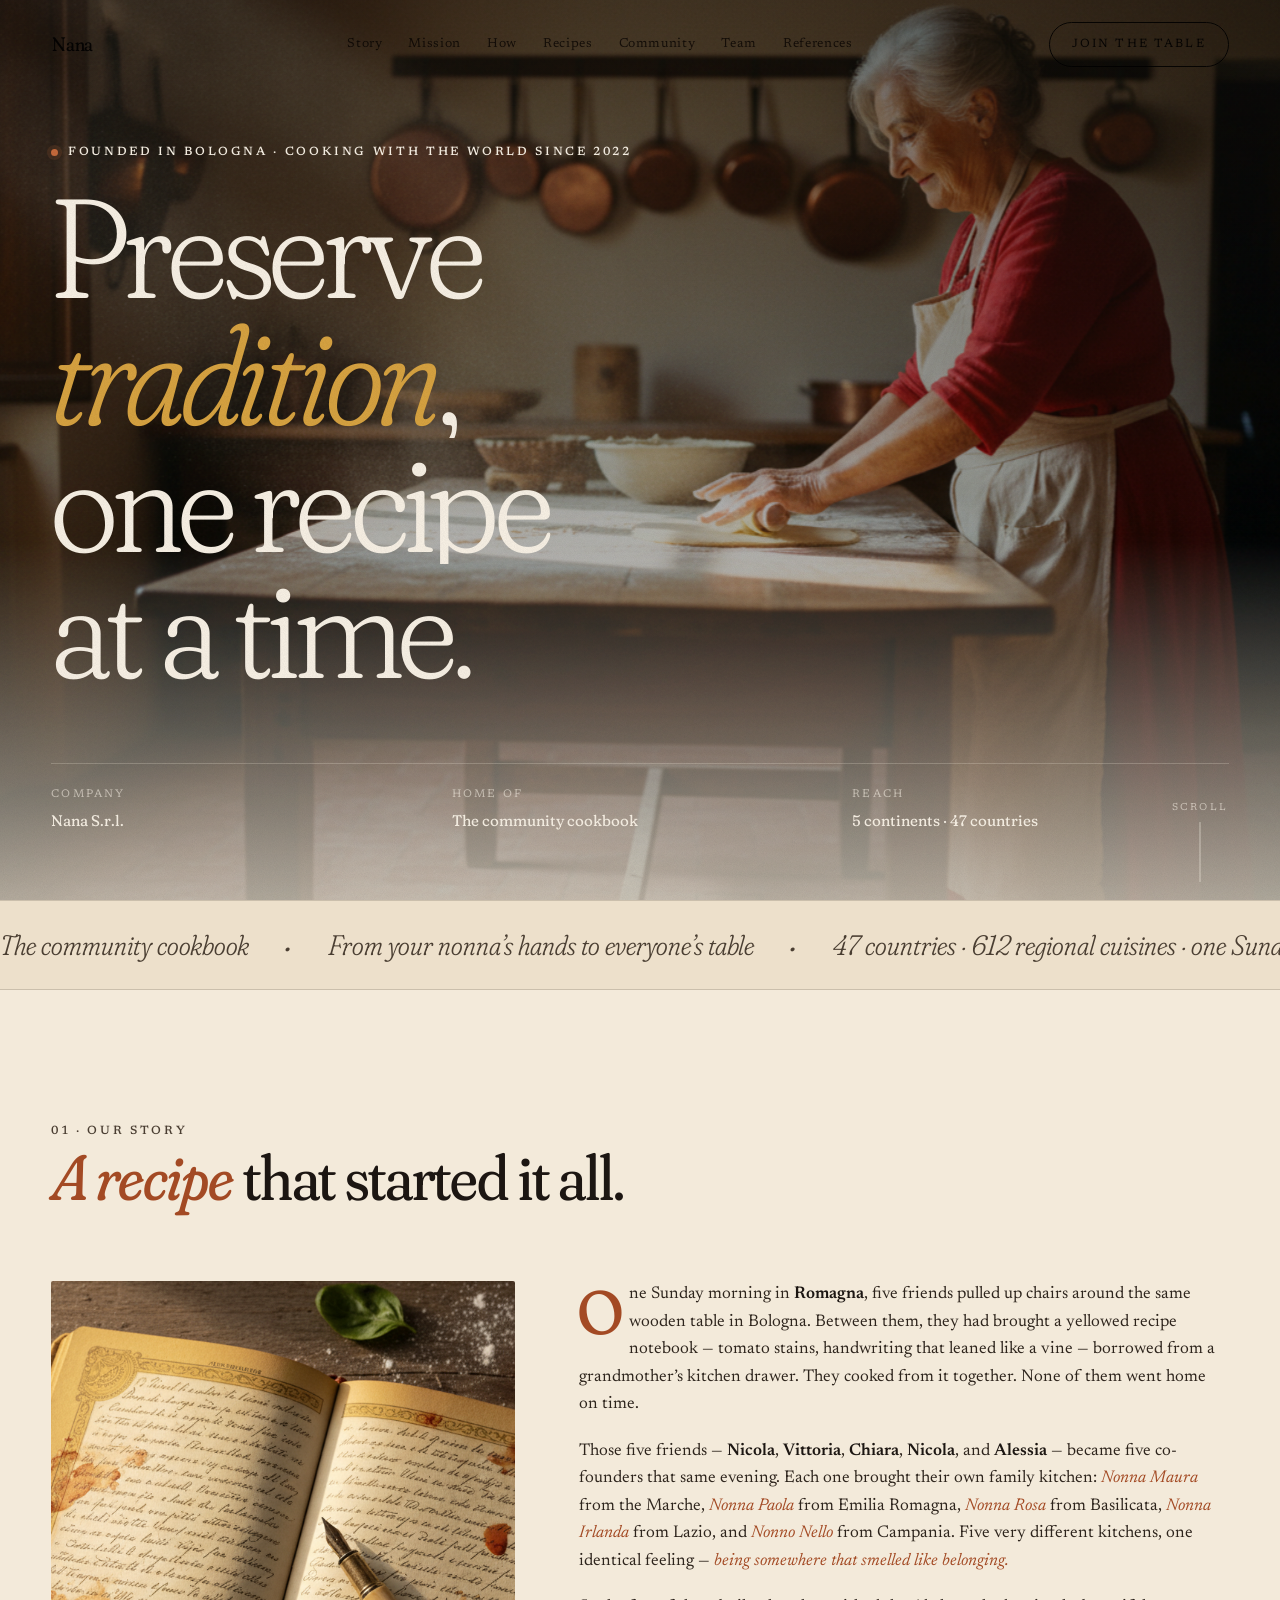
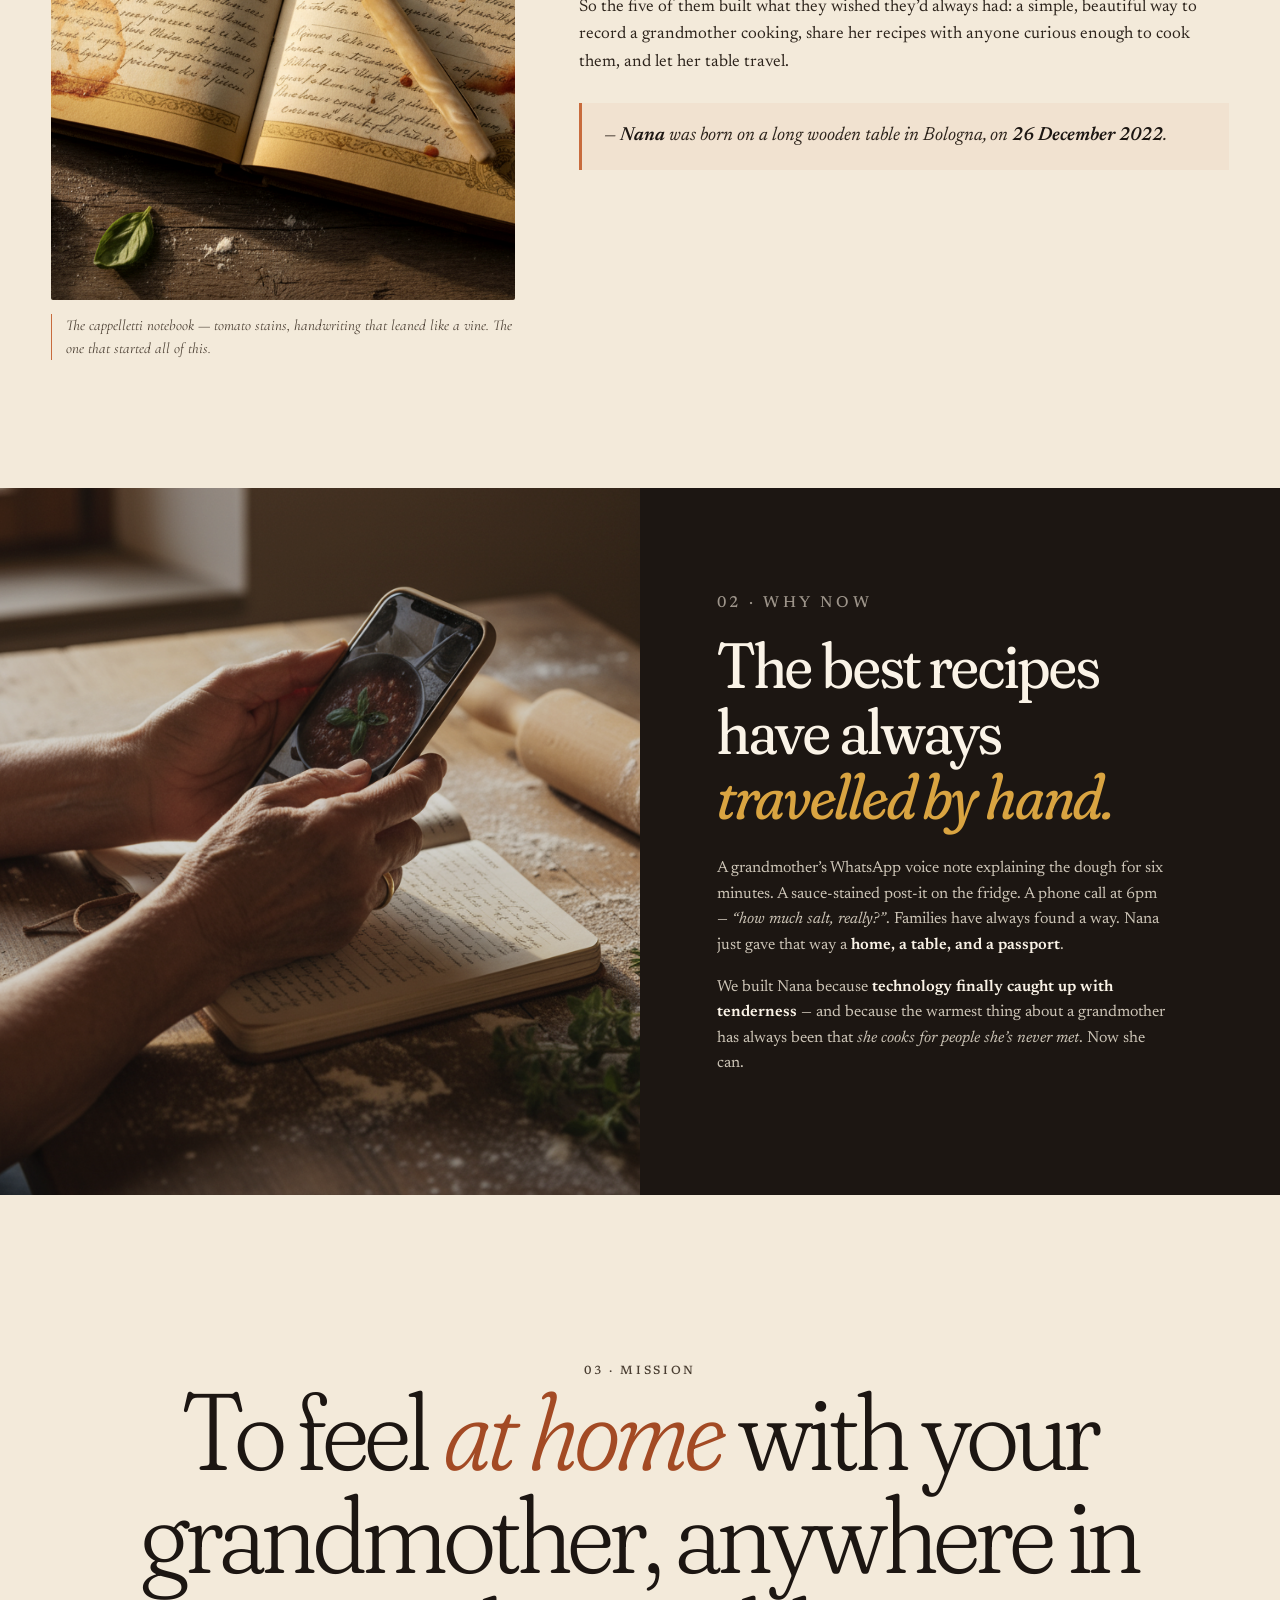
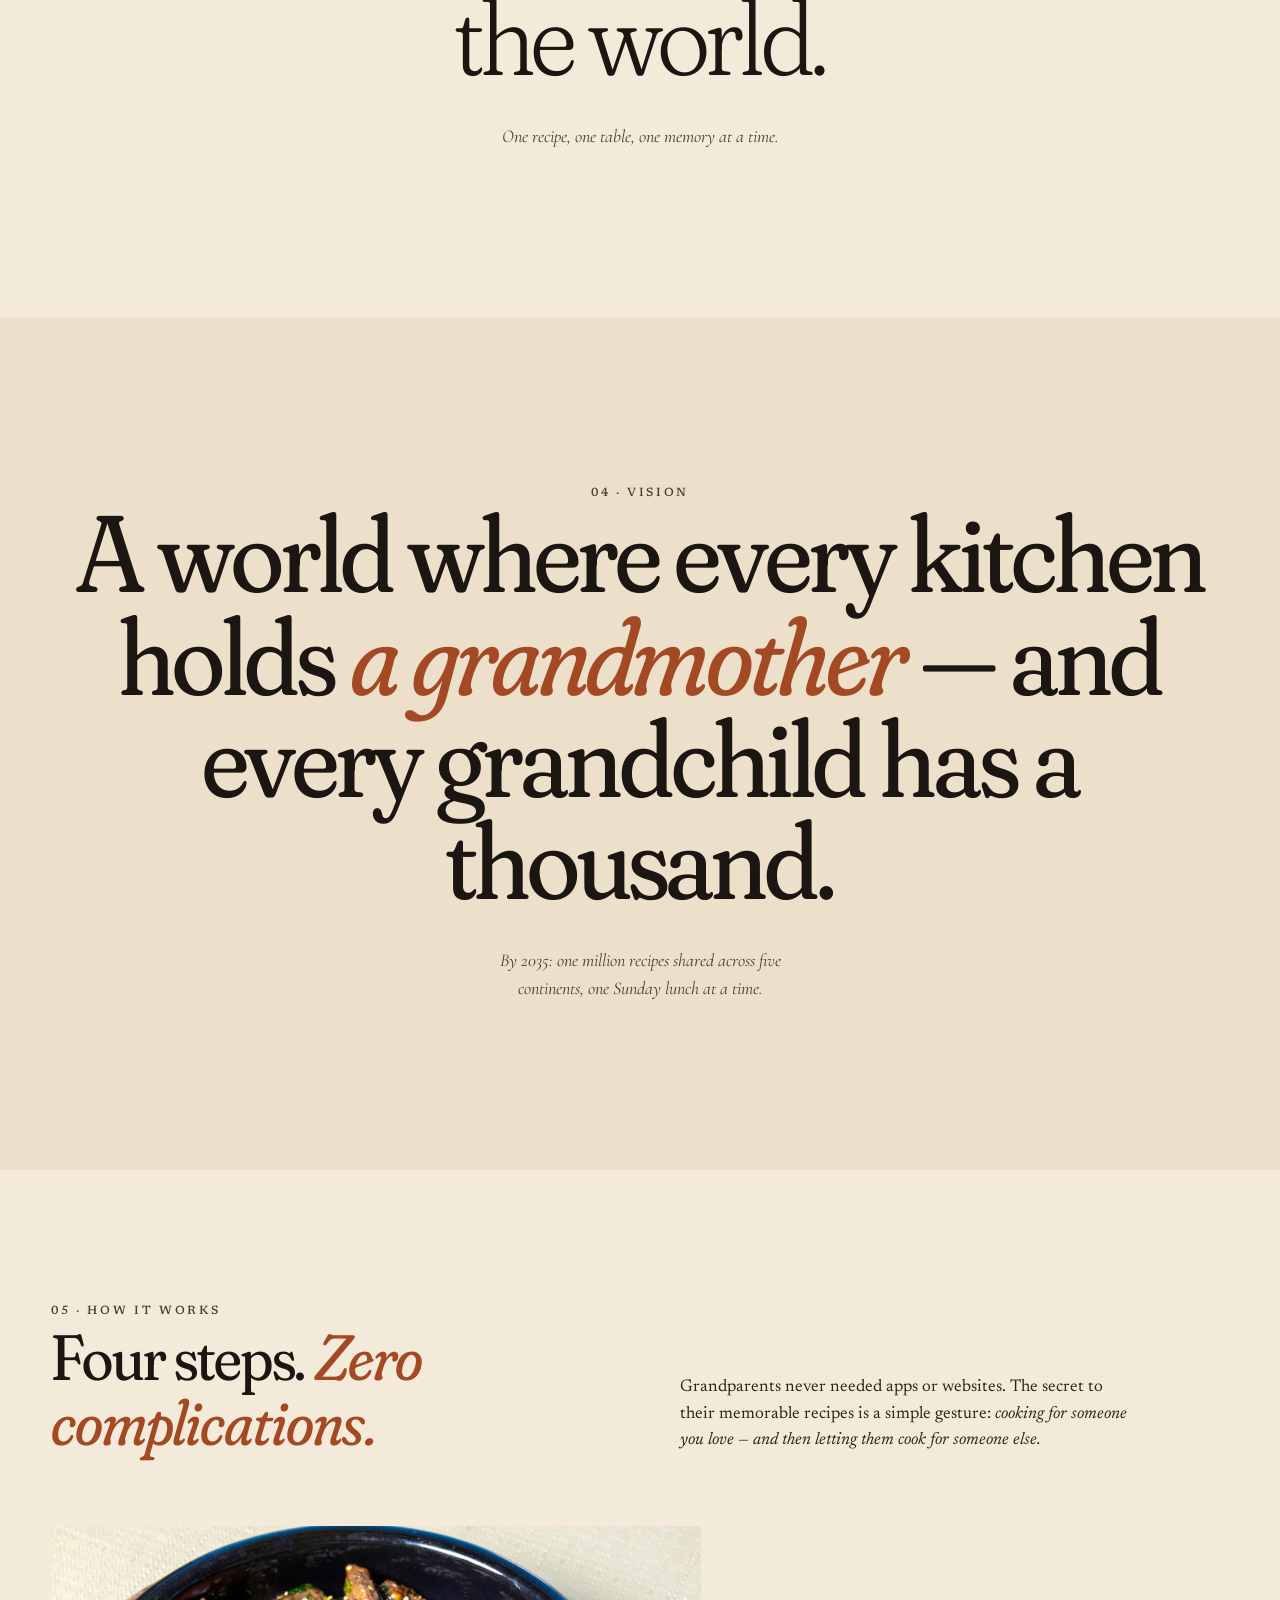
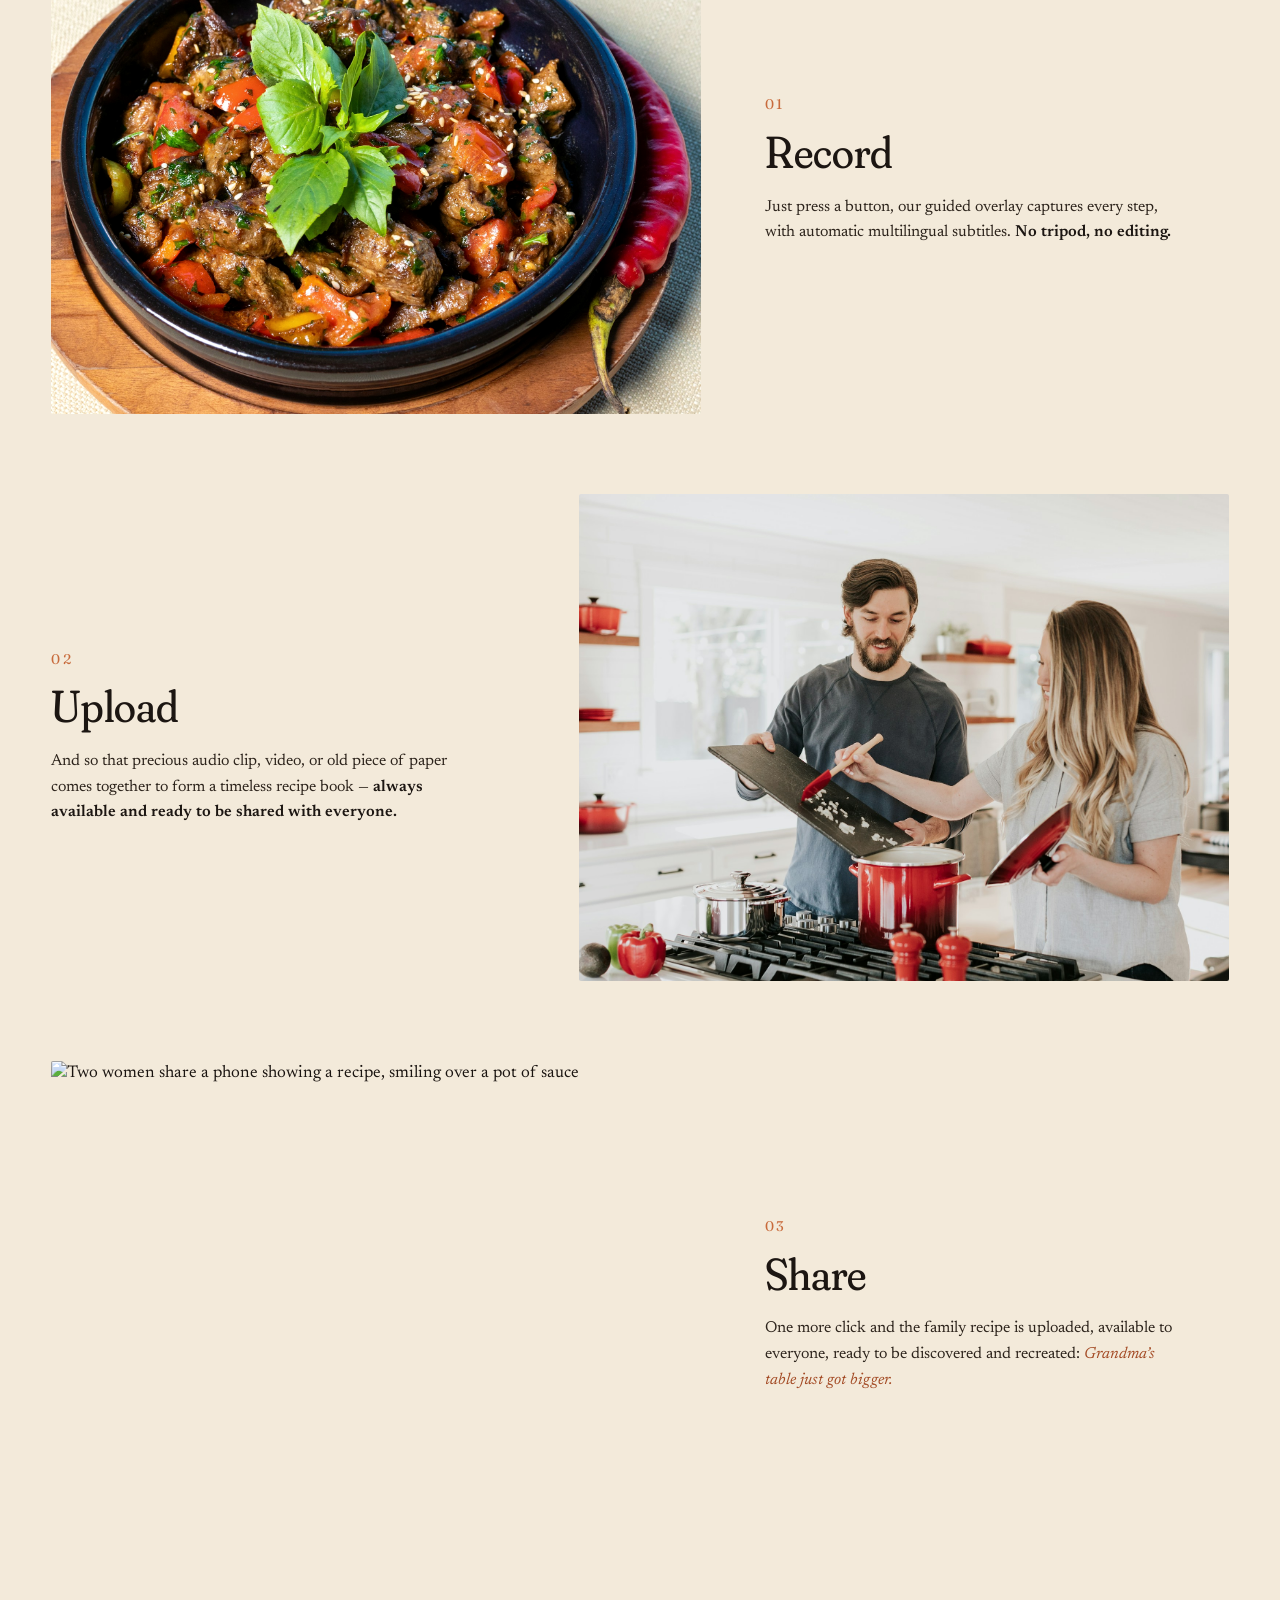
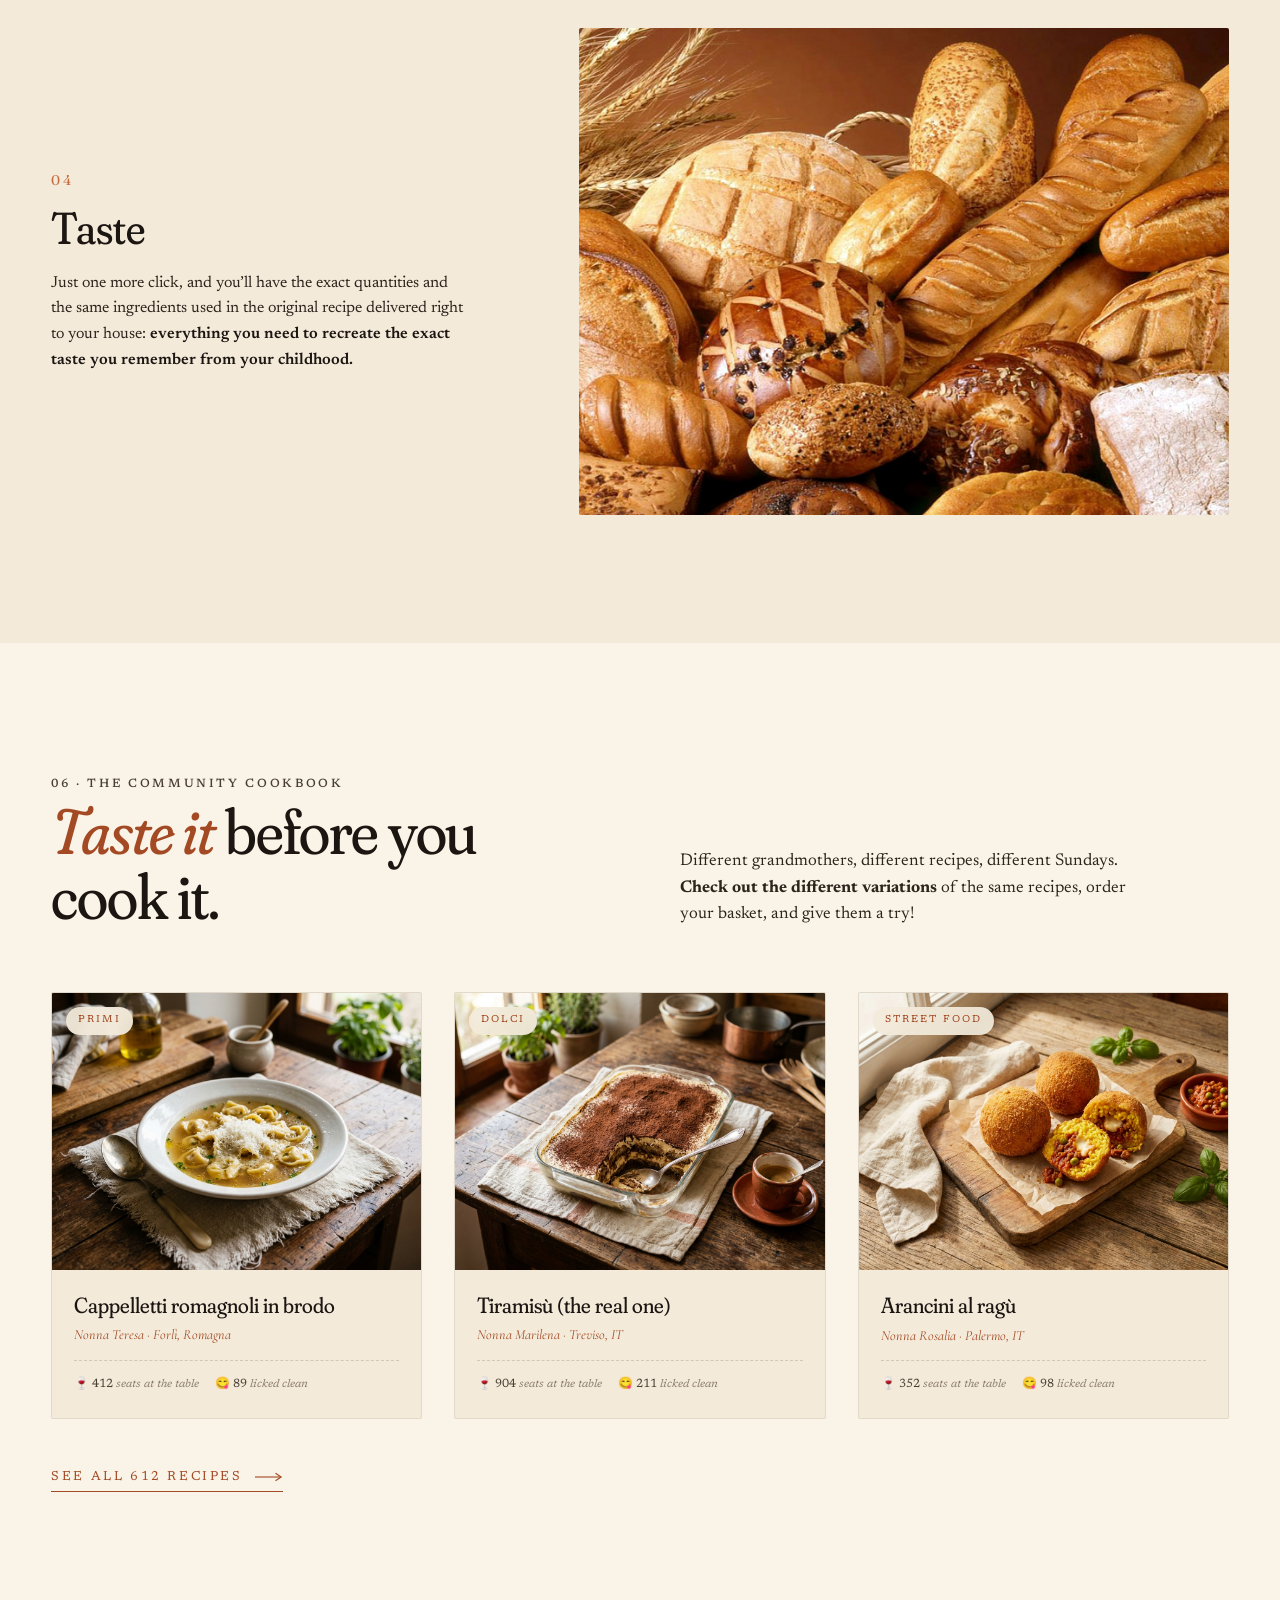
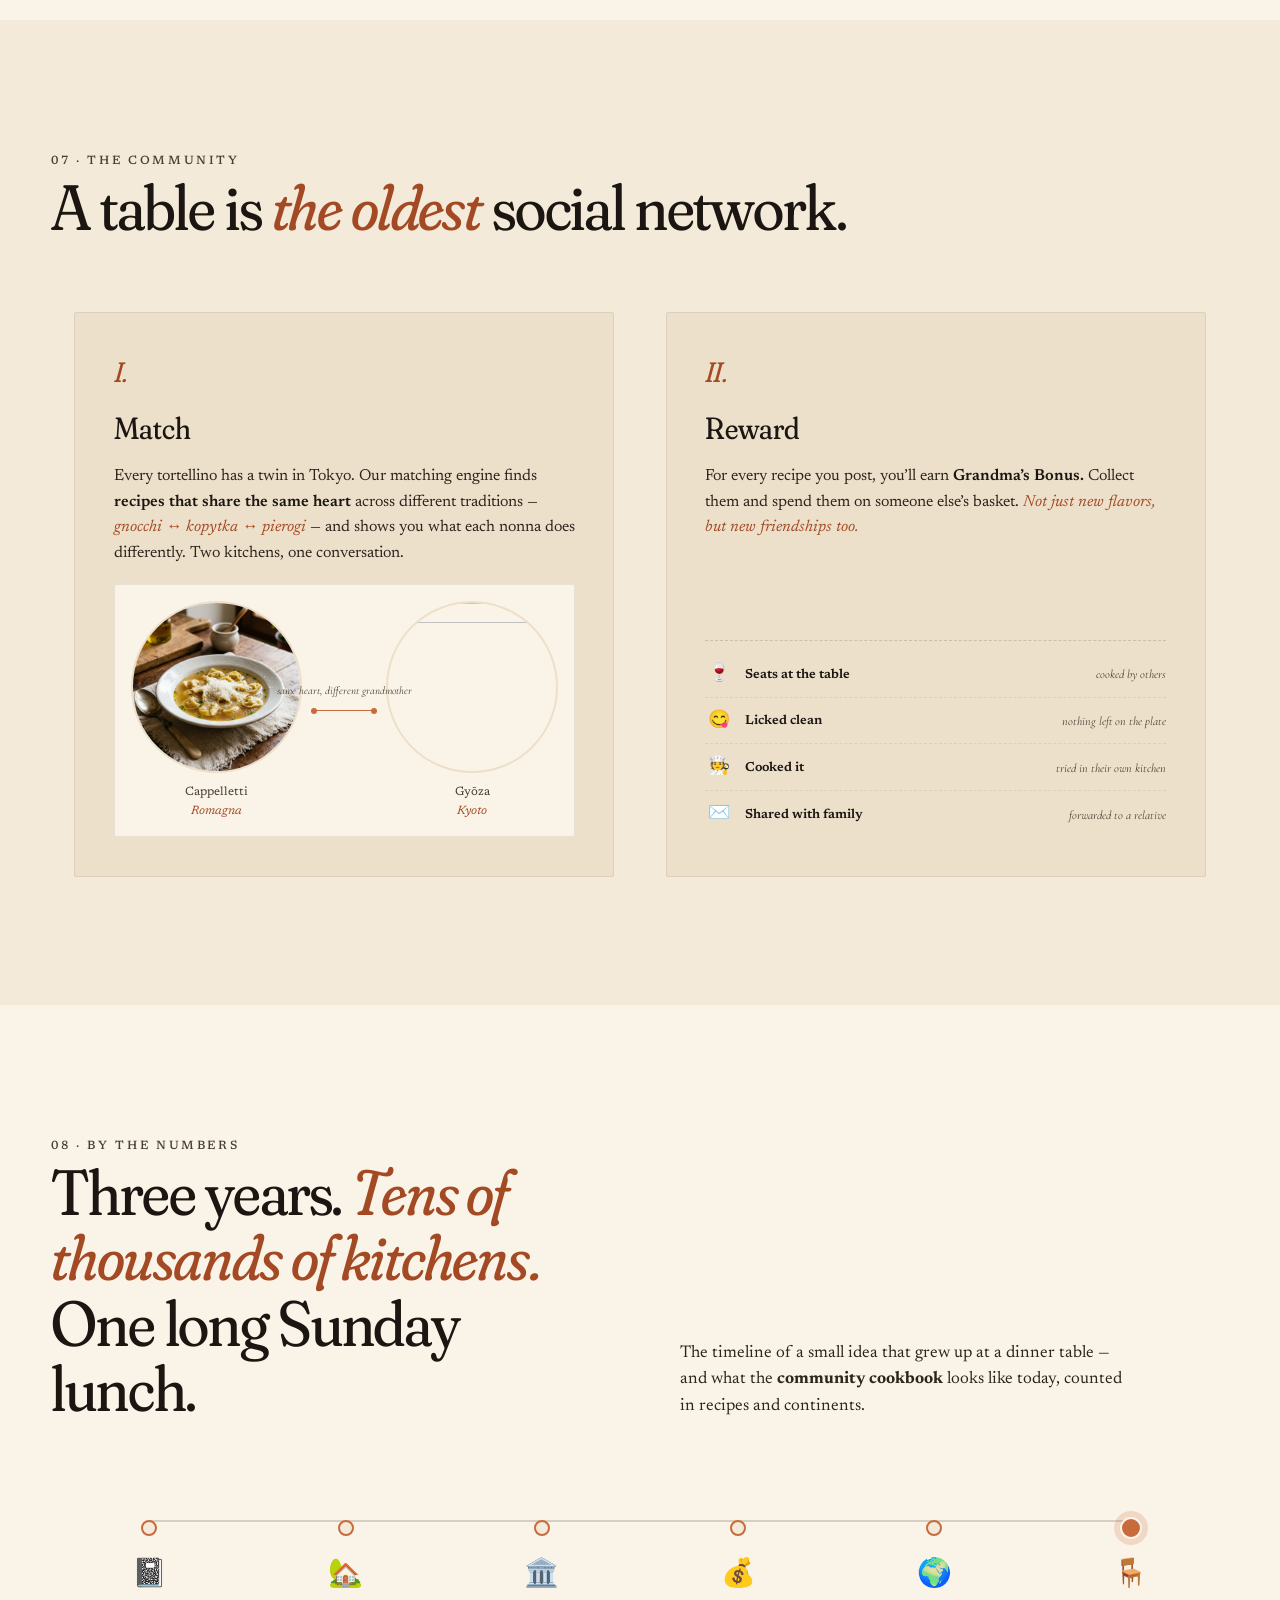
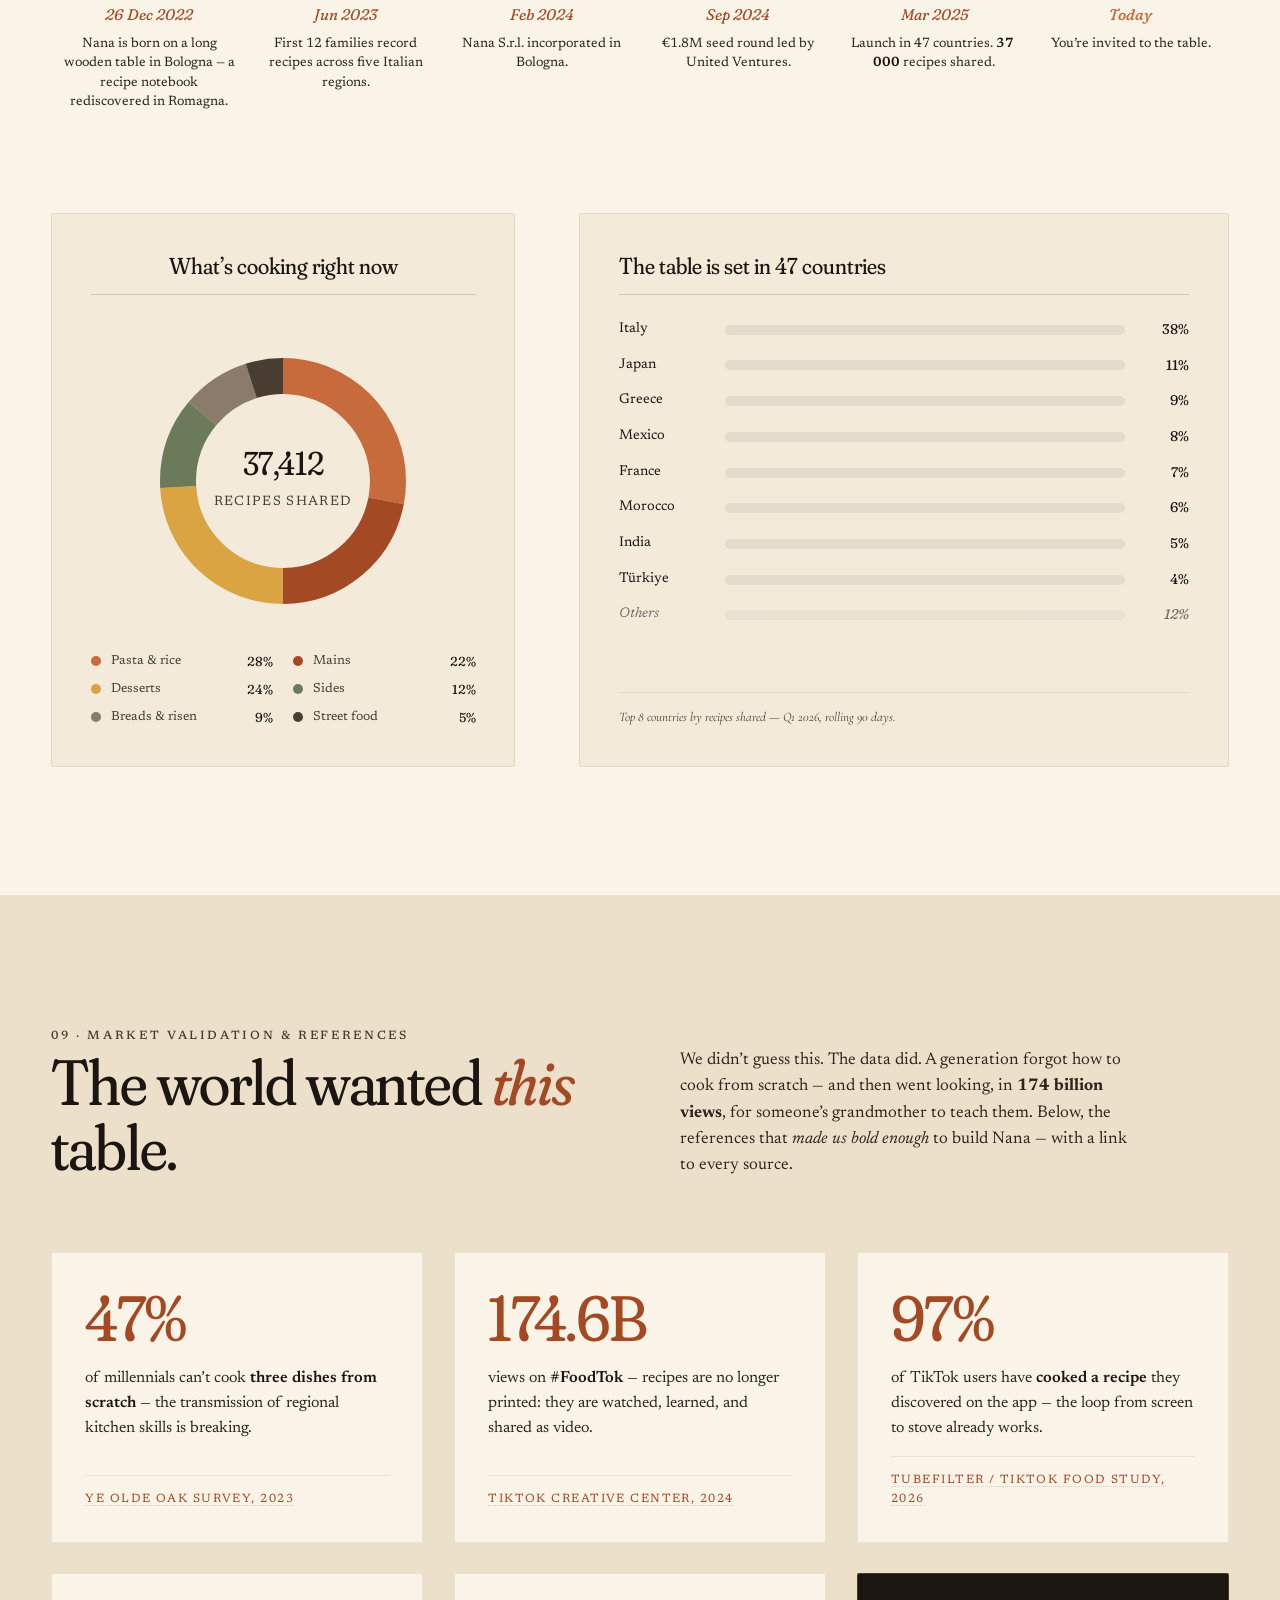
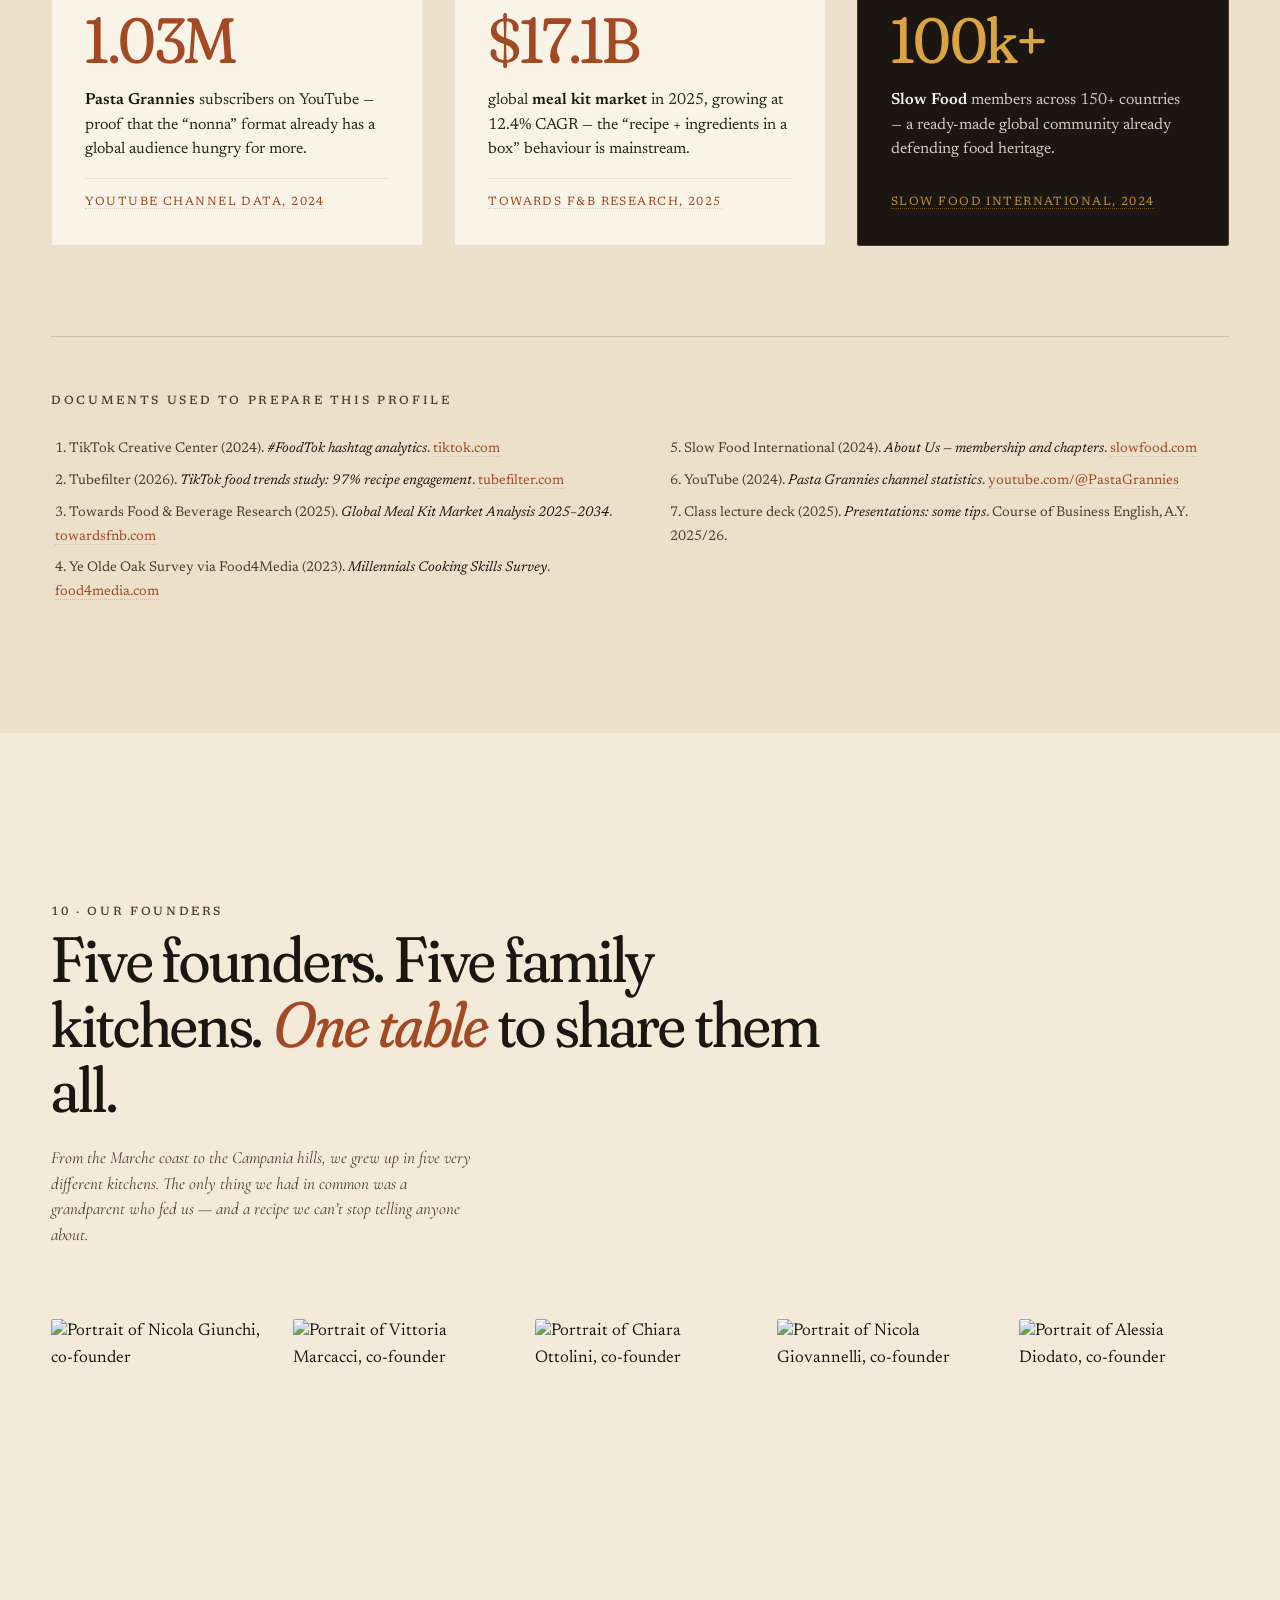
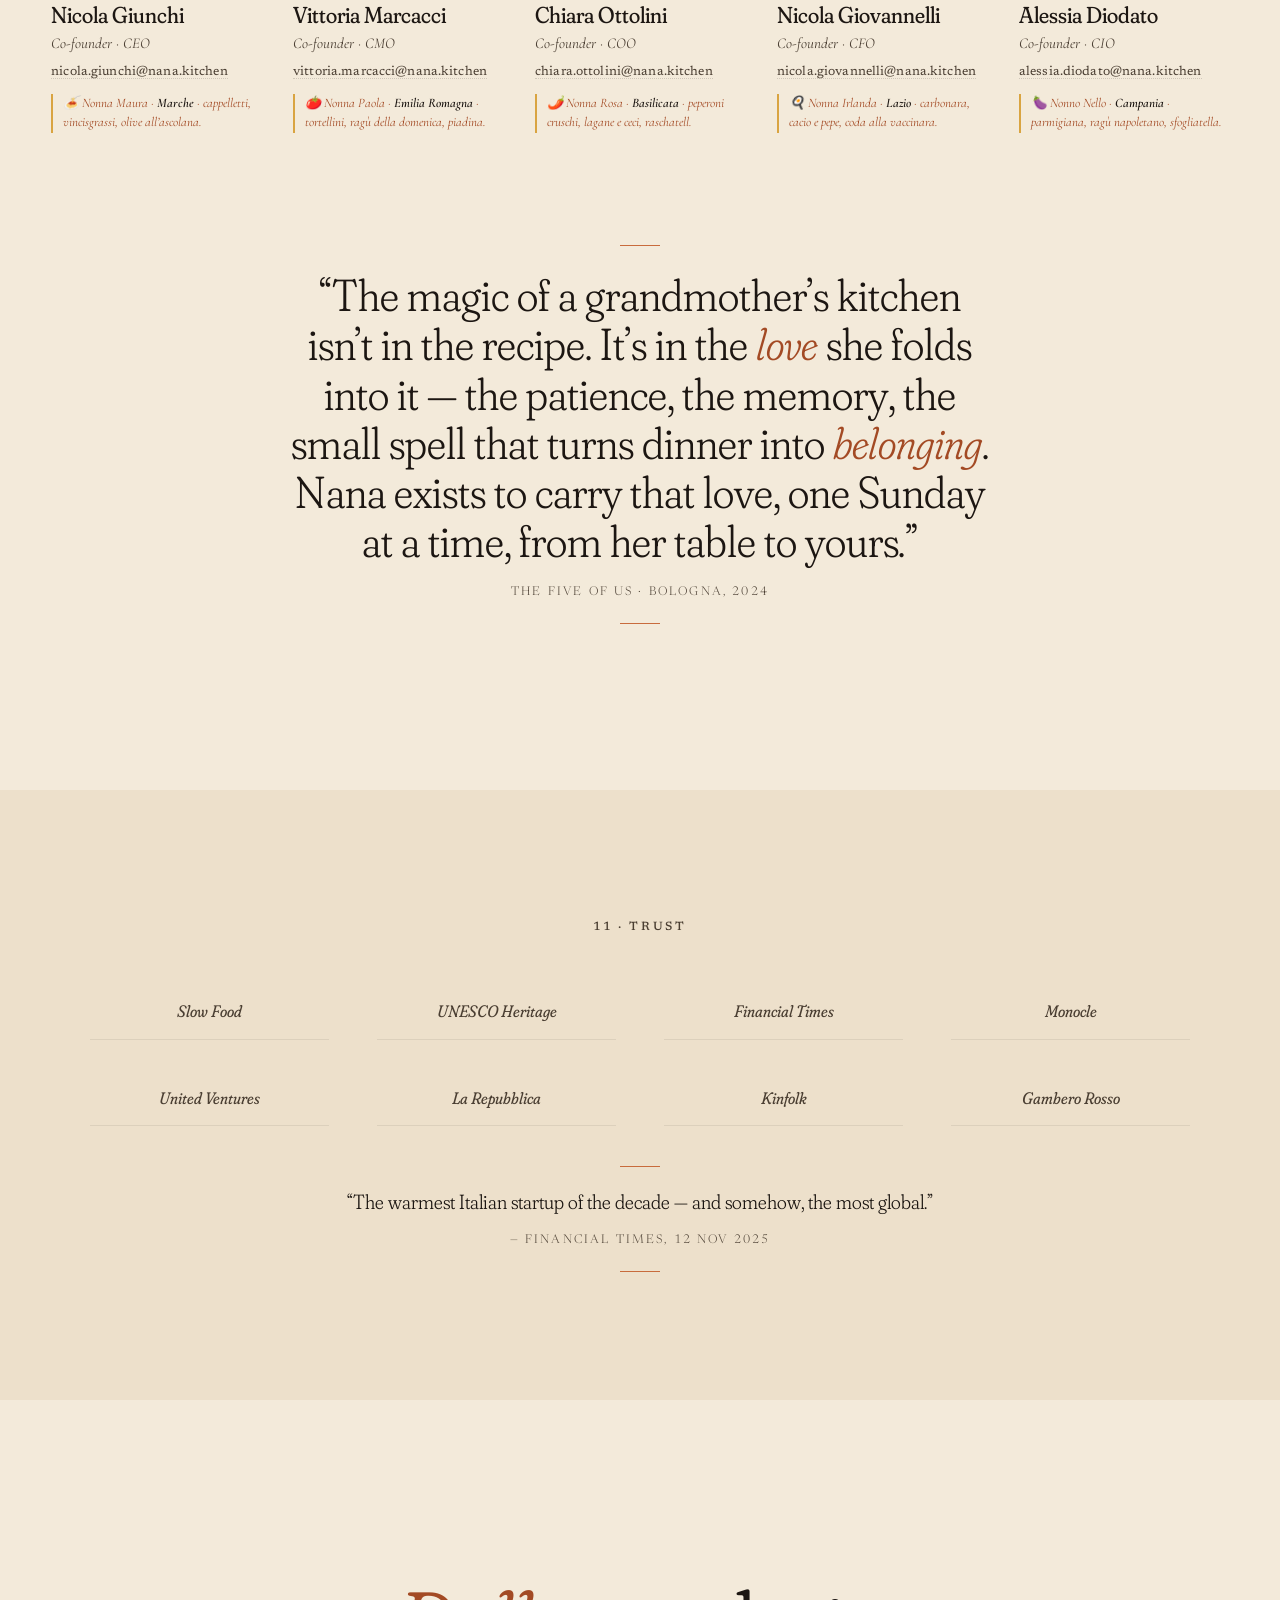
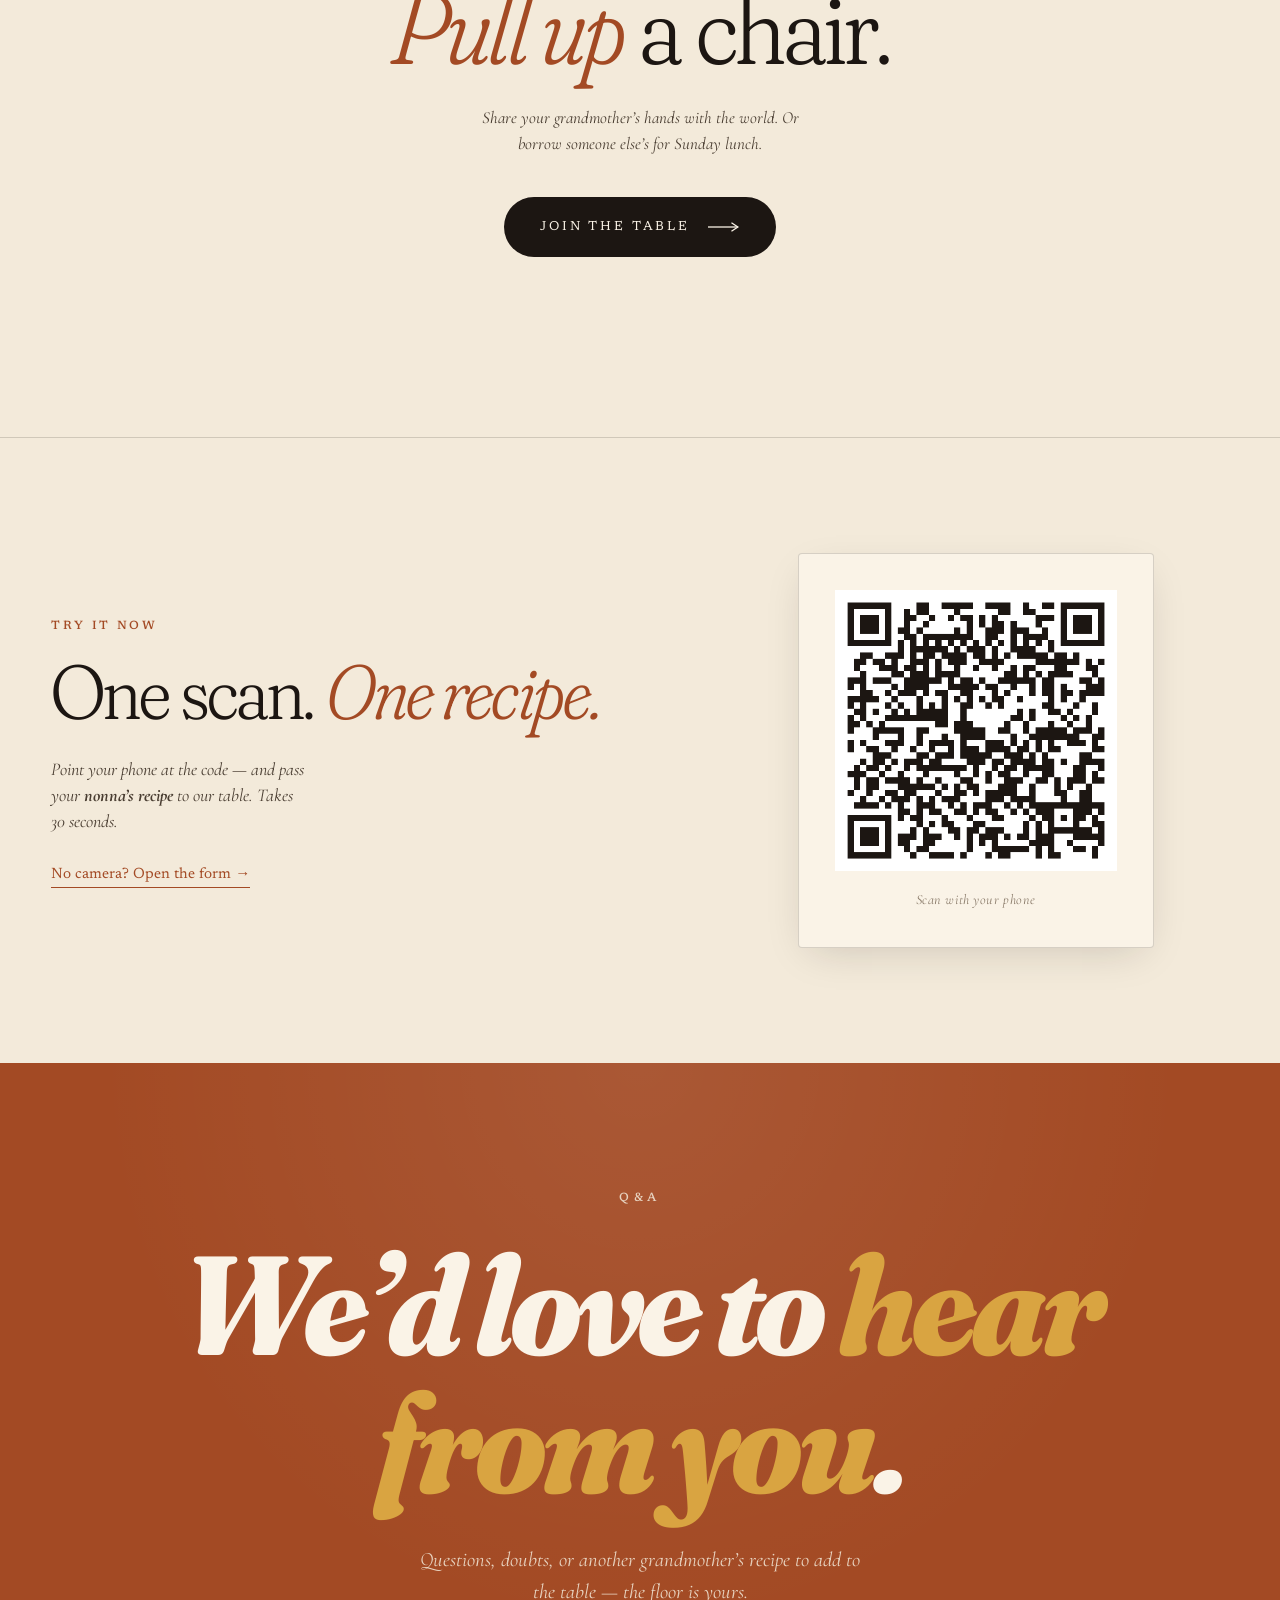
==== index.html @ 7f29eb7c "By the numbers: align headline with the actual timeline The headline said "Two years. A thousand kit" ====
<!doctype html>
<html lang="en">
<head>
<meta charset="utf-8" />
<meta name="viewport" content="width=device-width, initial-scale=1, viewport-fit=cover" />
<meta name="theme-color" content="#F5EDE0" />
<title>Nana — Preserve tradition, one recipe at a time.</title>
<meta name="description" content="Nana is the community cookbook. Record your grandmother's recipes, share them with the world, cook each other's Sunday lunch." />
<meta property="og:title" content="Nana — Preserve tradition, one recipe at a time." />
<meta property="og:description" content="A table set in 47 countries. Five founders, five grandmothers, a thousand recipes to share." />
<meta property="og:type" content="website" />

<link rel="preconnect" href="https://fonts.googleapis.com" />
<link rel="preconnect" href="https://fonts.gstatic.com" crossorigin />
<link href="https://fonts.googleapis.com/css2?family=Fraunces:ital,opsz,wght,SOFT,WONK@0,9..144,300..900,0..100,0..1;1,9..144,300..900,0..100,0..1&family=Newsreader:ital,opsz,wght@0,6..72,200..800;1,6..72,200..800&family=Cormorant+Garamond:ital,wght@0,300..700;1,300..700&display=swap" rel="stylesheet" />

<link rel="stylesheet" href="styles.css" />
<link rel="icon" href="data:image/svg+xml;utf8,<svg xmlns=%22http://www.w3.org/2000/svg%22 viewBox=%220 0 100 100%22><text y=%22.9em%22 font-size=%2290%22>🍝</text></svg>" />
</head>
<body>

<!-- Intro loader -->
<div class="loader" aria-hidden="true">
  <div class="loader__ring"></div>
  <div class="loader__word"><span>N</span><span>o</span><span>n</span><span>a</span></div>
</div>

<!-- Top nav -->
<header class="nav" role="navigation">
  <a href="#top" class="nav__logo" aria-label="Nana — home">
    <svg viewBox="0 0 140 40" class="nav__mark" aria-hidden="true">
      <text x="0" y="30" class="nav__mark-text">Nana</text>
    </svg>
  </a>
  <nav class="nav__links">
    <a href="#story">Story</a>
    <a href="#mission">Mission</a>
    <a href="#how">How</a>
    <a href="#recipes">Recipes</a>
    <a href="#community">Community</a>
    <a href="#team">Team</a>
    <a href="#references">References</a>
  </nav>
  <a href="recipes.html" class="nav__cta">Join the table</a>
</header>

<!-- HERO -->
<section class="hero" id="top">
  <div class="hero__grain" aria-hidden="true"></div>
  <div class="hero__image-wrap">
    <img src="images/hero-hands.jpg" alt="Italian grandmother in a cream apron rolling pasta dough at a rustic wooden table, warm golden light, copper pots in the background" class="hero__image" onerror="this.onerror=null;this.src='https://images.unsplash.com/photo-1556760544-74068565f05c?w=2400&amp;q=85&amp;auto=format&amp;fit=crop';" />
  </div>
  <div class="hero__content">
    <p class="kicker">
      <span class="kicker__dot"></span>
      Founded in Bologna &middot; Cooking with the world since 2022
    </p>
    <h1 class="hero__title">
      <span class="h-line" data-reveal>Preserve</span>
      <span class="h-line" data-reveal><em>tradition</em>,</span>
      <span class="h-line" data-reveal>one recipe</span>
      <span class="h-line" data-reveal>at a time.</span>
    </h1>
    <div class="hero__meta">
      <div>
        <span class="meta__label">Company</span>
        <span class="meta__value">Nana S.r.l.</span>
      </div>
      <div>
        <span class="meta__label">Home of</span>
        <span class="meta__value">The community cookbook</span>
      </div>
      <div>
        <span class="meta__label">Reach</span>
        <span class="meta__value">5 continents &middot; 47 countries</span>
      </div>
    </div>
  </div>
  <div class="hero__scroll" aria-hidden="true">
    <span>Scroll</span>
    <svg viewBox="0 0 12 60" width="12" height="60"><line x1="6" y1="0" x2="6" y2="60" stroke="currentColor" stroke-width="1" /></svg>
  </div>
</section>

<!-- MARQUEE -->
<div class="marquee" aria-hidden="true">
  <div class="marquee__track">
    <span>The community cookbook</span><span>&bull;</span>
    <span>From your nonna&rsquo;s hands to everyone&rsquo;s table</span><span>&bull;</span>
    <span>47 countries &middot; 612 regional cuisines &middot; one Sunday lunch</span><span>&bull;</span>
    <span>Preserve tradition, one recipe at a time</span><span>&bull;</span>
    <span>The community cookbook</span><span>&bull;</span>
    <span>From your nonna&rsquo;s hands to everyone&rsquo;s table</span><span>&bull;</span>
    <span>47 countries &middot; 612 regional cuisines &middot; one Sunday lunch</span><span>&bull;</span>
    <span>Preserve tradition, one recipe at a time</span><span>&bull;</span>
  </div>
</div>

<!-- STORY -->
<section class="story" id="story">
  <div class="section-head">
    <p class="eyebrow">01 &middot; Our Story</p>
    <h2 class="section-title"><em>A recipe</em> that started it all.</h2>
  </div>

  <div class="story__grid">
    <figure class="story__image">
      <img src="images/our-story.jpg" alt="An old yellowed handwritten Italian recipe notebook with tomato sauce stains, on a rustic wooden kitchen table, soft afternoon light" />
      <figcaption>The cappelletti notebook &mdash; tomato stains, handwriting that leaned like a vine. The one that started all of this.</figcaption>
    </figure>

    <div class="story__text">
      <p class="drop">
        One Sunday morning in <strong>Romagna</strong>, five friends pulled up chairs around the same wooden table in Bologna. Between them, they had brought a yellowed recipe notebook &mdash; tomato stains, handwriting that leaned like a vine &mdash; borrowed from a grandmother&rsquo;s kitchen drawer. They cooked from it together. None of them went home on time.
      </p>
      <p>
        Those five friends &mdash; <strong>Nicola</strong>, <strong>Vittoria</strong>, <strong>Chiara</strong>, <strong>Nicola</strong>, and <strong>Alessia</strong> &mdash; became five co-founders that same evening. Each one brought their own family kitchen: <em>Nonna Maura</em> from the Marche, <em>Nonna Paola</em> from Emilia Romagna, <em>Nonna Rosa</em> from Basilicata, <em>Nonna Irlanda</em> from Lazio, and <em>Nonno Nello</em> from Campania. Five very different kitchens, one identical feeling &mdash; <em>being somewhere that smelled like belonging.</em>
      </p>
      <p>
        So the five of them built what they wished they&rsquo;d always had: a simple, beautiful way to record a grandmother cooking, share her recipes with anyone curious enough to cook them, and let her table travel.
      </p>
      <p class="callout">
        &mdash; <strong>Nana</strong> was born on a long wooden table in Bologna, on <strong>26 December 2022</strong>.
      </p>
    </div>
  </div>
</section>

<!-- WHY NOW -->
<section class="whynow">
  <div class="whynow__image">
    <img src="images/why-now.jpg" alt="Italian grandmother's hands on a recipe notebook beside a rolling pin and flour, afternoon light through a kitchen window" onerror="this.onerror=null;this.src='https://images.unsplash.com/photo-1556909114-f6e7ad7d3136?w=2000&amp;q=85&amp;auto=format&amp;fit=crop';" />
  </div>
  <div class="whynow__text">
    <p class="eyebrow">02 &middot; Why now</p>
    <h2 class="section-title">The best recipes have always <em>travelled by hand.</em></h2>
    <p>
      A grandmother&rsquo;s WhatsApp voice note explaining the dough for six minutes. A sauce-stained post-it on the fridge. A phone call at 6pm &mdash; <em>&ldquo;how much salt, really?&rdquo;</em>. Families have always found a way. Nana just gave that way a <strong>home, a table, and a passport</strong>.
    </p>
    <p>
      We built Nana because <strong>technology finally caught up with tenderness</strong> &mdash; and because the warmest thing about a grandmother has always been that <em>she cooks for people she&rsquo;s never met</em>. Now she can.
    </p>
  </div>
</section>

<!-- MISSION -->
<section class="mission" id="mission">
  <p class="eyebrow eyebrow--center">03 &middot; Mission</p>
  <h2 class="big-type" data-split>
    To feel <em>at home</em> with your grandmother, anywhere in the world.
  </h2>
  <p class="mission__sub">
    One recipe, one table, one memory at a time.
  </p>
</section>

<!-- VISION -->
<section class="vision">
  <p class="eyebrow eyebrow--center">04 &middot; Vision</p>
  <h2 class="big-type big-type--alt" data-split>
    A world where every kitchen holds <em>a grandmother</em> &mdash; and every grandchild has a thousand.
  </h2>
  <p class="vision__sub">
    By 2035: one million recipes shared across five continents, one Sunday lunch at a time.
  </p>
</section>

<!-- HOW IT WORKS -->
<section class="how" id="how">
  <div class="section-head section-head--split">
    <div>
      <p class="eyebrow">05 &middot; How it works</p>
      <h2 class="section-title">Four steps. <em>Zero complications.</em></h2>
    </div>
    <p class="how__lede">
      Grandparents never needed apps or websites. The secret to their memorable recipes is a simple gesture: <em>cooking for someone you love &mdash; and then letting them cook for someone else.</em>
    </p>
  </div>

  <div class="steps">
    <article class="step">
      <div class="step__media">
        <img src="images/step-record.jpg" alt="A young woman films her grandmother shaping cappelletti on a wooden table" onerror="this.onerror=null;this.src='https://images.unsplash.com/photo-1604908177453-7462950a6a3b?w=1400&amp;q=85&amp;auto=format&amp;fit=crop';" />
      </div>
      <div class="step__body">
        <span class="step__num">01</span>
        <h3>Record</h3>
        <p>Just press a button, our guided overlay captures every step, with automatic multilingual subtitles. <strong>No tripod, no editing.</strong></p>
      </div>
    </article>

    <article class="step">
      <div class="step__media">
        <img src="images/step-preserve.jpg" alt="Open recipe notebook, flour, rolling pin and antique kitchen tools arranged on an oak table" onerror="this.onerror=null;this.src='https://images.unsplash.com/photo-1516684669134-de6f7c473a2a?w=1400&amp;q=85&amp;auto=format&amp;fit=crop';" />
      </div>
      <div class="step__body">
        <span class="step__num">02</span>
        <h3>Upload</h3>
        <p>And so that precious audio clip, video, or old piece of paper comes together to form a timeless recipe book &mdash; <strong>always available and ready to be shared with everyone.</strong></p>
      </div>
    </article>

    <article class="step">
      <div class="step__media">
        <img src="images/step-share.jpg" alt="Two women share a phone showing a recipe, smiling over a pot of sauce" onerror="this.onerror=null;this.src='https://images.unsplash.com/photo-1556910103-1c02745aae4d?w=1400&amp;q=85&amp;auto=format&amp;fit=crop';" />
      </div>
      <div class="step__body">
        <span class="step__num">03</span>
        <h3>Share</h3>
        <p>One more click and the family recipe is uploaded, available to everyone, ready to be discovered and recreated: <em>Grandma&rsquo;s table just got bigger.</em></p>
      </div>
    </article>

    <article class="step">
      <div class="step__media">
        <img src="images/step-taste.jpg" alt="Artisan kit box with glass jars of ingredients, linen twine and a handwritten recipe card" onerror="this.onerror=null;this.src='https://images.unsplash.com/photo-1588791442535-42de7e92a908?w=1400&amp;q=85&amp;auto=format&amp;fit=crop';" />
      </div>
      <div class="step__body">
        <span class="step__num">04</span>
        <h3>Taste</h3>
        <p>Just one more click, and you&rsquo;ll have the exact quantities and the same ingredients used in the original recipe delivered right to your house: <strong>everything you need to recreate the exact taste you remember from your childhood.</strong></p>
      </div>
    </article>
  </div>
</section>

<!-- RECIPES PREVIEW (3 cards, right after How it works — customer experience) -->
<section class="recipes" id="recipes">
  <div class="section-head section-head--split">
    <div>
      <p class="eyebrow">06 &middot; The community cookbook</p>
      <h2 class="section-title"><em>Taste it</em> before you cook it.</h2>
    </div>
    <p class="how__lede">
      Different grandmothers, different recipes, different Sundays. <strong>Check out the different variations</strong> of the same recipes, order your basket, and give them a try!
    </p>
  </div>

  <div class="recipes-preview">
    <div class="recipes-grid recipes-grid--three">

      <a class="recipe-card" href="recipe.html?slug=cappelletti-romagnoli">
        <div class="recipe-card__media">
          <img src="images/recipes/cappelletti-romagnoli.jpg" alt="Cappelletti romagnoli in brodo" loading="lazy" />
          <span class="recipe-card__badge">Primi</span>
        </div>
        <div class="recipe-card__body">
          <h3>Cappelletti romagnoli in brodo</h3>
          <p class="recipe-card__by">Nonna Teresa &middot; Forl&igrave;, Romagna</p>
          <div class="recipe-card__meta">
            <span>🍷 412 <em>seats at the table</em></span>
            <span>😋 89 <em>licked clean</em></span>
          </div>
        </div>
      </a>

      <a class="recipe-card" href="recipe.html?slug=tiramisu">
        <div class="recipe-card__media">
          <img src="images/recipes/tiramisu.jpg" alt="Tiramisù on a ceramic plate" loading="lazy" />
          <span class="recipe-card__badge">Dolci</span>
        </div>
        <div class="recipe-card__body">
          <h3>Tiramis&ugrave; (the real one)</h3>
          <p class="recipe-card__by">Nonna Marilena &middot; Treviso, IT</p>
          <div class="recipe-card__meta">
            <span>🍷 904 <em>seats at the table</em></span>
            <span>😋 211 <em>licked clean</em></span>
          </div>
        </div>
      </a>

      <a class="recipe-card" href="recipe.html?slug=arancini">
        <div class="recipe-card__media">
          <img src="images/recipes/arancini.jpg" alt="Arancini al ragù on a rustic plate" loading="lazy" />
          <span class="recipe-card__badge">Street food</span>
        </div>
        <div class="recipe-card__body">
          <h3>Arancini al rag&ugrave;</h3>
          <p class="recipe-card__by">Nonna Rosalia &middot; Palermo, IT</p>
          <div class="recipe-card__meta">
            <span>🍷 352 <em>seats at the table</em></span>
            <span>😋 98 <em>licked clean</em></span>
          </div>
        </div>
      </a>

    </div>
    <a class="see-all" href="recipes.html">See all 612 recipes
      <svg viewBox="0 0 30 10" aria-hidden="true"><line x1="0" y1="5" x2="28" y2="5" stroke="currentColor" stroke-width="1.2" /><polyline points="22,1 28,5 22,9" stroke="currentColor" stroke-width="1.2" fill="none" /></svg>
    </a>
  </div>
</section>

<!-- COMMUNITY -->
<section class="community" id="community">
  <div class="section-head">
    <p class="eyebrow">07 &middot; The community</p>
    <h2 class="section-title">A table is <em>the oldest</em> social network.</h2>
  </div>

  <div class="community__grid">
    <article class="community__block">
      <span class="community__num">I.</span>
      <h3>Match</h3>
      <p>Every tortellino has a twin in Tokyo. Our matching engine finds <strong>recipes that share the same heart</strong> across different traditions &mdash; <em>gnocchi &leftrightarrow; kopytka &leftrightarrow; pierogi</em> &mdash; and shows you what each nonna does differently. Two kitchens, one conversation.</p>
      <div class="match-viz" aria-hidden="true">
        <div class="match-viz__card">
          <img src="images/recipes/cappelletti-romagnoli.jpg" alt="" />
          <span>Cappelletti<br/><em>Romagna</em></span>
        </div>
        <div class="match-viz__line"><span>same heart, different grandmother</span></div>
        <div class="match-viz__card">
          <img src="https://images.unsplash.com/photo-1569718212165-3a8278d5f624?w=400&amp;q=85&amp;auto=format&amp;fit=crop" alt="" />
          <span>Gy&#333;za<br/><em>Kyoto</em></span>
        </div>
      </div>
    </article>

    <article class="community__block">
      <span class="community__num">II.</span>
      <h3>Reward</h3>
      <p>For every recipe you post, you&rsquo;ll earn <strong>Grandma&rsquo;s Bonus.</strong> Collect them and spend them on someone else&rsquo;s basket. <em>Not just new flavors, but new friendships too.</em></p>
      <ul class="rewards">
        <li><span class="rewards__ico">🍷</span><span class="rewards__lbl">Seats at the table</span><span class="rewards__val">cooked by others</span></li>
        <li><span class="rewards__ico">😋</span><span class="rewards__lbl">Licked clean</span><span class="rewards__val">nothing left on the plate</span></li>
        <li><span class="rewards__ico">🧑‍🍳</span><span class="rewards__lbl">Cooked it</span><span class="rewards__val">tried in their own kitchen</span></li>
        <li><span class="rewards__ico">✉️</span><span class="rewards__lbl">Shared with family</span><span class="rewards__val">forwarded to a relative</span></li>
      </ul>
    </article>
  </div>
</section>

<!-- BY THE NUMBERS — timeline + charts moved here (end of story) -->
<section class="numbers-block">
  <div class="section-head section-head--split">
    <div>
      <p class="eyebrow">08 &middot; By the numbers</p>
      <h2 class="section-title">Three years. <em>Tens of thousands of kitchens.</em> One long Sunday lunch.</h2>
    </div>
    <p class="how__lede">
      The timeline of a small idea that grew up at a dinner table &mdash; and what the <strong>community cookbook</strong> looks like today, counted in recipes and continents.
    </p>
  </div>

  <!-- Timeline -->
  <ol class="timeline" aria-label="Company milestones from 2022 to today">
    <li class="tl-item">
      <span class="tl-icon" aria-hidden="true">📓</span>
      <time class="tl-year">26 Dec 2022</time>
      <p class="tl-text">Nana is born on a long wooden table in Bologna &mdash; a recipe notebook rediscovered in Romagna.</p>
    </li>
    <li class="tl-item">
      <span class="tl-icon" aria-hidden="true">🏡</span>
      <time class="tl-year">Jun 2023</time>
      <p class="tl-text">First 12 families record recipes across five Italian regions.</p>
    </li>
    <li class="tl-item">
      <span class="tl-icon" aria-hidden="true">🏛️</span>
      <time class="tl-year">Feb 2024</time>
      <p class="tl-text">Nana S.r.l. incorporated in Bologna.</p>
    </li>
    <li class="tl-item">
      <span class="tl-icon" aria-hidden="true">💰</span>
      <time class="tl-year">Sep 2024</time>
      <p class="tl-text">&euro;1.8M seed round led by United Ventures.</p>
    </li>
    <li class="tl-item">
      <span class="tl-icon" aria-hidden="true">🌍</span>
      <time class="tl-year">Mar 2025</time>
      <p class="tl-text">Launch in 47 countries. <strong>37&thinsp;000</strong> recipes shared.</p>
    </li>
    <li class="tl-item is-now">
      <span class="tl-icon" aria-hidden="true">🪑</span>
      <time class="tl-year">Today</time>
      <p class="tl-text">You&rsquo;re invited to the table.</p>
    </li>
  </ol>

  <!-- Charts -->
  <div class="charts">
    <figure class="chart chart--donut">
      <figcaption class="chart__title">What&rsquo;s cooking right now</figcaption>
      <div class="chart__body">
        <svg viewBox="0 0 200 200" aria-hidden="true">
          <g transform="translate(100,100)">
            <circle r="70" fill="none" stroke="rgba(28,22,18,0.08)" stroke-width="24" />
            <circle r="70" fill="none" stroke="#C86B3C" stroke-width="24" stroke-dasharray="123.15 439.82" stroke-dashoffset="0" transform="rotate(-90)" class="chart__seg" />
            <circle r="70" fill="none" stroke="#A34A24" stroke-width="24" stroke-dasharray="96.77 439.82" stroke-dashoffset="-123.15" transform="rotate(-90)" class="chart__seg" />
            <circle r="70" fill="none" stroke="#D9A441" stroke-width="24" stroke-dasharray="105.56 439.82" stroke-dashoffset="-219.92" transform="rotate(-90)" class="chart__seg" />
            <circle r="70" fill="none" stroke="#6B7B5A" stroke-width="24" stroke-dasharray="52.78 439.82" stroke-dashoffset="-325.48" transform="rotate(-90)" class="chart__seg" />
            <circle r="70" fill="none" stroke="#8A7B6A" stroke-width="24" stroke-dasharray="39.58 439.82" stroke-dashoffset="-378.26" transform="rotate(-90)" class="chart__seg" />
            <circle r="70" fill="none" stroke="#4A3E32" stroke-width="24" stroke-dasharray="21.99 439.82" stroke-dashoffset="-417.84" transform="rotate(-90)" class="chart__seg" />
          </g>
          <text x="100" y="96" text-anchor="middle" class="chart__donut-num">37,412</text>
          <text x="100" y="116" text-anchor="middle" class="chart__donut-lbl">recipes shared</text>
        </svg>
      </div>
      <ul class="chart__legend">
        <li><span style="--c:#C86B3C"></span>Pasta &amp; rice <em>28%</em></li>
        <li><span style="--c:#A34A24"></span>Mains <em>22%</em></li>
        <li><span style="--c:#D9A441"></span>Desserts <em>24%</em></li>
        <li><span style="--c:#6B7B5A"></span>Sides <em>12%</em></li>
        <li><span style="--c:#8A7B6A"></span>Breads &amp; risen <em>9%</em></li>
        <li><span style="--c:#4A3E32"></span>Street food <em>5%</em></li>
      </ul>
    </figure>

    <figure class="chart chart--bars">
      <figcaption class="chart__title">The table is set in 47 countries</figcaption>
      <ul class="bars">
        <li><span class="bars__label">Italy</span><span class="bars__track"><span class="bars__fill" style="--w:96%;--c:#C86B3C"></span></span><span class="bars__val">38%</span></li>
        <li><span class="bars__label">Japan</span><span class="bars__track"><span class="bars__fill" style="--w:28%;--c:#A34A24"></span></span><span class="bars__val">11%</span></li>
        <li><span class="bars__label">Greece</span><span class="bars__track"><span class="bars__fill" style="--w:23%;--c:#D9A441"></span></span><span class="bars__val">9%</span></li>
        <li><span class="bars__label">Mexico</span><span class="bars__track"><span class="bars__fill" style="--w:20%;--c:#6B7B5A"></span></span><span class="bars__val">8%</span></li>
        <li><span class="bars__label">France</span><span class="bars__track"><span class="bars__fill" style="--w:18%;--c:#8A7B6A"></span></span><span class="bars__val">7%</span></li>
        <li><span class="bars__label">Morocco</span><span class="bars__track"><span class="bars__fill" style="--w:15%;--c:#C86B3C"></span></span><span class="bars__val">6%</span></li>
        <li><span class="bars__label">India</span><span class="bars__track"><span class="bars__fill" style="--w:13%;--c:#A34A24"></span></span><span class="bars__val">5%</span></li>
        <li><span class="bars__label">T&uuml;rkiye</span><span class="bars__track"><span class="bars__fill" style="--w:10%;--c:#D9A441"></span></span><span class="bars__val">4%</span></li>
        <li class="bars__rest"><span class="bars__label">Others</span><span class="bars__track"><span class="bars__fill" style="--w:28%;--c:#4A3E32"></span></span><span class="bars__val">12%</span></li>
      </ul>
      <p class="chart__note">Top 8 countries by recipes shared &mdash; Q1 2026, rolling 90 days.</p>
    </figure>
  </div>
</section>

<!-- MARKET VALIDATION & REFERENCES -->
<section class="references" id="references">
  <div class="section-head section-head--split">
    <div>
      <p class="eyebrow">09 &middot; Market validation &amp; references</p>
      <h2 class="section-title">The world wanted <em>this</em> table.</h2>
    </div>
    <p class="how__lede">
      We didn&rsquo;t guess this. The data did. A generation forgot how to cook from scratch &mdash; and then went looking, in <strong>174 billion views</strong>, for someone&rsquo;s grandmother to teach them. Below, the references that <em>made us bold enough</em> to build Nana &mdash; with a link to every source.
    </p>
  </div>

  <div class="ref-grid">

    <article class="ref-card">
      <span class="ref-card__num">47%</span>
      <p class="ref-card__insight">of millennials can&rsquo;t cook <strong>three dishes from scratch</strong> &mdash; the transmission of regional kitchen skills is breaking.</p>
      <cite class="ref-card__src"><a href="https://food4media.com/showPRPreview/100072517" target="_blank" rel="noopener">Ye Olde Oak Survey, 2023</a></cite>
    </article>

    <article class="ref-card">
      <span class="ref-card__num">174.6B</span>
      <p class="ref-card__insight">views on <strong>#FoodTok</strong> &mdash; recipes are no longer printed: they are watched, learned, and shared as video.</p>
      <cite class="ref-card__src"><a href="https://ads.tiktok.com/business/creativecenter/hashtag/foodtok/pc/en" target="_blank" rel="noopener">TikTok Creative Center, 2024</a></cite>
    </article>

    <article class="ref-card">
      <span class="ref-card__num">97%</span>
      <p class="ref-card__insight">of TikTok users have <strong>cooked a recipe</strong> they discovered on the app &mdash; the loop from screen to stove already works.</p>
      <cite class="ref-card__src"><a href="https://www.tubefilter.com/2026/02/25/tiktok-food-trends-study-foodtok-diet/" target="_blank" rel="noopener">Tubefilter / TikTok food study, 2026</a></cite>
    </article>

    <article class="ref-card">
      <span class="ref-card__num">1.03M</span>
      <p class="ref-card__insight"><strong>Pasta Grannies</strong> subscribers on YouTube &mdash; proof that the &ldquo;nonna&rdquo; format already has a global audience hungry for more.</p>
      <cite class="ref-card__src"><a href="https://www.youtube.com/@PastaGrannies" target="_blank" rel="noopener">YouTube channel data, 2024</a></cite>
    </article>

    <article class="ref-card">
      <span class="ref-card__num">$17.1B</span>
      <p class="ref-card__insight">global <strong>meal kit market</strong> in 2025, growing at 12.4% CAGR &mdash; the &ldquo;recipe + ingredients in a box&rdquo; behaviour is mainstream.</p>
      <cite class="ref-card__src"><a href="https://www.towardsfnb.com/insights/meal-kits-market" target="_blank" rel="noopener">Towards F&amp;B Research, 2025</a></cite>
    </article>

    <article class="ref-card ref-card--accent">
      <span class="ref-card__num">100k+</span>
      <p class="ref-card__insight"><strong>Slow Food</strong> members across 150+ countries &mdash; a ready-made global community already defending food heritage.</p>
      <cite class="ref-card__src"><a href="https://www.slowfood.com/about-us/" target="_blank" rel="noopener">Slow Food International, 2024</a></cite>
    </article>

  </div>

  <!-- Documents used / mini-bibliography (Reference slide must-have) -->
  <div class="ref-sources">
    <p class="eyebrow">Documents used to prepare this profile</p>
    <ol class="ref-sources__list">
      <li>TikTok Creative Center (2024). <em>#FoodTok hashtag analytics</em>. <a href="https://ads.tiktok.com/business/creativecenter/hashtag/foodtok/pc/en" target="_blank" rel="noopener">tiktok.com</a></li>
      <li>Tubefilter (2026). <em>TikTok food trends study: 97% recipe engagement</em>. <a href="https://www.tubefilter.com/2026/02/25/tiktok-food-trends-study-foodtok-diet/" target="_blank" rel="noopener">tubefilter.com</a></li>
      <li>Towards Food &amp; Beverage Research (2025). <em>Global Meal Kit Market Analysis 2025&ndash;2034</em>. <a href="https://www.towardsfnb.com/insights/meal-kits-market" target="_blank" rel="noopener">towardsfnb.com</a></li>
      <li>Ye Olde Oak Survey via Food4Media (2023). <em>Millennials Cooking Skills Survey</em>. <a href="https://food4media.com/showPRPreview/100072517" target="_blank" rel="noopener">food4media.com</a></li>
      <li>Slow Food International (2024). <em>About Us &mdash; membership and chapters</em>. <a href="https://www.slowfood.com/about-us/" target="_blank" rel="noopener">slowfood.com</a></li>
      <li>YouTube (2024). <em>Pasta Grannies channel statistics</em>. <a href="https://www.youtube.com/@PastaGrannies" target="_blank" rel="noopener">youtube.com/@PastaGrannies</a></li>
      <li>Class lecture deck (2025). <em>Presentations: some tips</em>. Course of Business English, A.Y. 2025/26.</li>
    </ol>
  </div>
</section>

<!-- TEAM -->
<section class="team" id="team">
  <div class="section-head">
    <p class="eyebrow">10 &middot; Our founders</p>
    <h2 class="section-title">Five founders. Five family kitchens. <em>One table</em> to share them all.</h2>
    <p class="team__lede">From the Marche coast to the Campania hills, we grew up in five very different kitchens. The only thing we had in common was a grandparent who fed us &mdash; and a recipe we can&rsquo;t stop telling anyone about.</p>
  </div>

  <div class="team__grid team__grid--five">
    <figure class="member">
      <img src="https://images.unsplash.com/photo-1507003211169-0a1dd7228f2d?w=900&amp;q=85&amp;auto=format&amp;fit=crop" alt="Portrait of Nicola Giunchi, co-founder" />
      <figcaption>
        <h3>Nicola Giunchi</h3>
        <p class="member__role">Co-founder &middot; CEO</p>
        <p class="member__email"><a href="mailto:nicola.giunchi@nana.kitchen">nicola.giunchi@nana.kitchen</a></p>
        <p class="member__grandma">🍝 Nonna Maura &middot; <em>Marche</em> &middot; cappelletti, vincisgrassi, olive all&rsquo;ascolana.</p>
      </figcaption>
    </figure>
    <figure class="member">
      <img src="https://images.unsplash.com/photo-1494790108377-be9c29b29330?w=900&amp;q=85&amp;auto=format&amp;fit=crop" alt="Portrait of Vittoria Marcacci, co-founder" />
      <figcaption>
        <h3>Vittoria Marcacci</h3>
        <p class="member__role">Co-founder &middot; CMO</p>
        <p class="member__email"><a href="mailto:vittoria.marcacci@nana.kitchen">vittoria.marcacci@nana.kitchen</a></p>
        <p class="member__grandma">🍅 Nonna Paola &middot; <em>Emilia Romagna</em> &middot; tortellini, ragù della domenica, piadina.</p>
      </figcaption>
    </figure>
    <figure class="member">
      <img src="https://images.unsplash.com/photo-1438761681033-6461ffad8d80?w=900&amp;q=85&amp;auto=format&amp;fit=crop" alt="Portrait of Chiara Ottolini, co-founder" />
      <figcaption>
        <h3>Chiara Ottolini</h3>
        <p class="member__role">Co-founder &middot; COO</p>
        <p class="member__email"><a href="mailto:chiara.ottolini@nana.kitchen">chiara.ottolini@nana.kitchen</a></p>
        <p class="member__grandma">🌶️ Nonna Rosa &middot; <em>Basilicata</em> &middot; peperoni cruschi, lagane e ceci, raschatell.</p>
      </figcaption>
    </figure>
    <figure class="member">
      <img src="https://images.unsplash.com/photo-1472099645785-5658abf4ff4e?w=900&amp;q=85&amp;auto=format&amp;fit=crop" alt="Portrait of Nicola Giovannelli, co-founder" />
      <figcaption>
        <h3>Nicola Giovannelli</h3>
        <p class="member__role">Co-founder &middot; CFO</p>
        <p class="member__email"><a href="mailto:nicola.giovannelli@nana.kitchen">nicola.giovannelli@nana.kitchen</a></p>
        <p class="member__grandma">🍳 Nonna Irlanda &middot; <em>Lazio</em> &middot; carbonara, cacio e pepe, coda alla vaccinara.</p>
      </figcaption>
    </figure>
    <figure class="member">
      <img src="https://images.unsplash.com/photo-1517841905240-472988babdf9?w=900&amp;q=85&amp;auto=format&amp;fit=crop" alt="Portrait of Alessia Diodato, co-founder" />
      <figcaption>
        <h3>Alessia Diodato</h3>
        <p class="member__role">Co-founder &middot; CIO</p>
        <p class="member__email"><a href="mailto:alessia.diodato@nana.kitchen">alessia.diodato@nana.kitchen</a></p>
        <p class="member__grandma">🍆 Nonno Nello &middot; <em>Campania</em> &middot; parmigiana, ragù napoletano, sfogliatella.</p>
      </figcaption>
    </figure>
  </div>

  <blockquote class="pull-quote">
    &ldquo;The magic of a grandmother&rsquo;s kitchen isn&rsquo;t in the recipe. It&rsquo;s in the <em>love</em> she folds into it &mdash; the patience, the memory, the small spell that turns dinner into <em>belonging</em>. Nana exists to carry that love, one Sunday at a time, from her table to yours.&rdquo;
    <cite>The five of us &middot; Bologna, 2024</cite>
  </blockquote>
</section>

<!-- TRUST -->
<section class="trust">
  <p class="eyebrow eyebrow--center">11 &middot; Trust</p>
  <div class="trust__logos" aria-label="Partners and press">
    <span>Slow Food</span>
    <span>UNESCO Heritage</span>
    <span>Financial Times</span>
    <span>Monocle</span>
    <span>United Ventures</span>
    <span>La Repubblica</span>
    <span>Kinfolk</span>
    <span>Gambero Rosso</span>
  </div>
  <blockquote class="pull-quote pull-quote--small">
    &ldquo;The warmest Italian startup of the decade &mdash; and somehow, the most global.&rdquo;
    <cite>&mdash; Financial Times, 12 Nov 2025</cite>
  </blockquote>
</section>

<!-- CTA -->
<section class="cta" id="cta">
  <h2 class="cta__title"><em>Pull up</em> a chair.</h2>
  <p class="cta__sub">Share your grandmother&rsquo;s hands with the world. Or borrow someone else&rsquo;s for Sunday lunch.</p>
  <a href="recipes.html" class="cta__button">
    <span>Join the table</span>
    <svg viewBox="0 0 30 10" aria-hidden="true"><line x1="0" y1="5" x2="28" y2="5" stroke="currentColor" stroke-width="1.2" /><polyline points="22,1 28,5 22,9" stroke="currentColor" stroke-width="1.2" fill="none" /></svg>
  </a>
</section>

<!-- CTA QR — final call to action before Q&A: scan to submit a recipe -->
<section class="cta-qr" id="try-it">
  <div class="cta-qr__text">
    <p class="eyebrow">Try it now</p>
    <h2 class="cta-qr__title">One scan. <em>One recipe.</em></h2>
    <p class="cta-qr__sub">Point your phone at the code &mdash; and pass your <strong>nonna&rsquo;s recipe</strong> to our table. Takes 30 seconds.</p>
    <a class="cta-qr__fallback" href="recipes.html?submit=1">No camera? Open the form &rarr;</a>
  </div>
  <div class="cta-qr__code">
    <img src="images/qr-submit.png" alt="QR code linking to the recipe submission form" width="280" height="280" />
    <span class="cta-qr__caption">Scan with your phone</span>
  </div>
</section>

<!-- Q&A — slide must-have, after the closing CTA, before the classroom debrief -->
<section class="qa qa--bold" id="qa" aria-label="Questions and answers">
  <p class="eyebrow eyebrow--center">Q&amp;A</p>
  <h2 class="qa__title">We&rsquo;d love to <em>hear from you</em>.</h2>
  <p class="qa__sub">Questions, doubts, or another grandmother&rsquo;s recipe to add to the table &mdash; the floor is yours.</p>
</section>

<!-- =============================== -->
<!-- DIDACTIC DEBRIEF  -->
<!-- =============================== -->
<section class="debrief" id="debrief">
  <div class="debrief__intro">
    <p class="eyebrow eyebrow--dark">12 &middot; Classroom debrief</p>
    <h2 class="section-title section-title--dark">
      How this profile follows <em>the rules</em>.
    </h2>
    <p class="debrief__lede">
      Below &mdash; a guided tour of every rule from the course slides and where we applied it.
      Use this as a checklist when you build your own company profile.
    </p>
  </div>

  <div class="debrief__grid">

    <article class="rule">
      <header>
        <span class="rule__tag">Company Profile &middot; Content</span>
        <h3>Must-have information</h3>
      </header>
      <ul class="rule__check">
        <li><strong>Company name</strong> &rarr; <em>Nana S.r.l.</em> &middot; brand: <em>Nana</em> (hero + nav)</li>
        <li><strong>Physical address</strong> &rarr; <em>Bologna, Italy</em> (story + footer)</li>
        <li><strong>Established date</strong> &rarr; <em>26 December 2022</em> (timeline)</li>
        <li><strong>Contact info</strong> &rarr; CTA + footer</li>
        <li><strong>Sector</strong> &rarr; <em>The community cookbook</em> (hero meta)</li>
      </ul>
    </article>

    <article class="rule">
      <header>
        <span class="rule__tag">Mission vs Vision</span>
        <h3>Clear separation, K.I.S.S. applied</h3>
      </header>
      <p><strong>Mission</strong> (what we do, how, why): <em>&ldquo;to feel at home with your grandmother, anywhere in the world.&rdquo;</em> &mdash; one sentence, warm, plausible, inspirational.</p>
      <p><strong>Vision</strong> (where we want the world to be): <em>&ldquo;a world where every kitchen holds a grandmother, and every grandchild has a thousand.&rdquo;</em> &mdash; one sentence, ambitious, unique to us.</p>
    </article>

    <article class="rule">
      <header>
        <span class="rule__tag">Strong action words</span>
        <h3>Verbs that work</h3>
      </header>
      <p>We deliberately avoided weak verbs (<em>make, do, help</em>). We used:</p>
      <div class="chipline">
        <span>Record</span><span>Upload</span><span>Share</span><span>Taste</span>
        <span>Match</span><span>Meet</span><span>Reward</span><span>Travel</span>
      </div>
    </article>

    <article class="rule">
      <header>
        <span class="rule__tag">Impressive nouns</span>
        <h3>Identity positioning</h3>
      </header>
      <p>We never call Nana <em>&ldquo;a service&rdquo;</em> or <em>&ldquo;a platform.&rdquo;</em> We use identity nouns: <strong>the community cookbook</strong>, <strong>a table that travels</strong>, <strong>a passport for Sunday lunch</strong>. These claim a category of one.</p>
    </article>

    <article class="rule">
      <header>
        <span class="rule__tag">Comparatives &amp; superlatives</span>
        <h3>Differentiation, with dignity</h3>
      </header>
      <p><em>&ldquo;The warmest Italian startup of the decade &mdash; and somehow, the most global.&rdquo;</em> (press)</p>
      <p><em>&ldquo;A table is the oldest social network.&rdquo;</em> (community section)</p>
    </article>

    <article class="rule">
      <header>
        <span class="rule__tag">Storytelling</span>
        <h3>Begin with a person, not a product</h3>
      </header>
      <p>The profile opens with five friends around a table in Bologna and a yellowed recipe notebook from Romagna &mdash; a <strong>concrete, human origin story</strong>. Only <em>after</em> the story do we talk about the company. This is the Starbucks and Tesla template.</p>
    </article>

    <article class="rule">
      <header>
        <span class="rule__tag">Charts &amp; facts</span>
        <h3>Concrete, specific, visual</h3>
      </header>
      <ul class="rule__check">
        <li>Timeline &rarr; five years, six milestones, one arrow (at the end of the page)</li>
        <li>Donut chart &rarr; recipe categories live in the community cookbook</li>
        <li>Horizontal bars &rarr; top 8 countries sharing recipes</li>
        <li>Numbers embedded in cards: <em>seats at the table</em>, <em>licked clean</em></li>
      </ul>
      <p class="rule__note">Rule: <em>the audience doesn&rsquo;t care what you sell until they believe in your brand &mdash; charts make brands believable faster than paragraphs.</em></p>
    </article>

    <article class="rule">
      <header>
        <span class="rule__tag">The 7 C&rsquo;s of Communication</span>
        <h3>Applied, one by one</h3>
      </header>
      <ol class="seven">
        <li><strong>Clear</strong> &mdash; one idea per section, one sentence per idea.</li>
        <li><strong>Correct</strong> &mdash; consistent register, native-level editing.</li>
        <li><strong>Complete</strong> &mdash; Story / Mission / Vision / How / Recipes / Community / Team / Trust / Numbers / CTA.</li>
        <li><strong>Concrete</strong> &mdash; cappelletti, not &ldquo;pasta products.&rdquo; Bologna, not &ldquo;Europe.&rdquo;</li>
        <li><strong>Concise</strong> &mdash; no paragraph longer than four lines.</li>
        <li><strong>Consideration</strong> &mdash; warm tone for a warm audience (families, grandchildren).</li>
        <li><strong>Courteous</strong> &mdash; we never mock other traditions; every nonna is welcome.</li>
      </ol>
    </article>

    <article class="rule">
      <header>
        <span class="rule__tag">Company culture vibe</span>
        <h3>Warm, generous, human</h3>
      </header>
      <p>Chosen culture adjectives: <strong>Hospitality, Reciprocity, Craft, Belonging.</strong> Tone: <em>mature and reassuring, like a Sunday lunch &mdash; not funky or tech-bro</em>. Palette and typography follow: terracotta + cream, editorial serif, no gradients, no emojis in the marketing copy.</p>
    </article>

    <article class="rule">
      <header>
        <span class="rule__tag">Public speaking reminders</span>
        <h3>For the live presentation</h3>
      </header>
      <ul class="rule__check">
        <li><strong>55% body, 38% voice, 7% words</strong> &mdash; deliver the warmth first.</li>
        <li><strong>Repeat the key idea 3 times:</strong> <em>&ldquo;preserve tradition, one recipe at a time.&rdquo;</em></li>
        <li><strong>Breathe on the dots.</strong> Pause after every mission/vision line.</li>
        <li><strong>K.I.S.S.</strong> &mdash; never read a bullet. Speak <em>to</em> people, not <em>at</em> slides.</li>
        <li>Three key ideas max: <em>story, mission, community</em>. Everything else is backup.</li>
      </ul>
    </article>
  </div>
</section>

<!-- FOOTER -->
<footer class="foot">
  <div class="foot__grid">
    <div>
      <h4 class="foot__mark">Nana.</h4>
      <p>Via San Vitale 47<br/>40125 Bologna, Italy</p>
      <p>hello@nana.kitchen<br/>+39 051 000 000</p>
    </div>
    <div>
      <span class="foot__label">Title slide</span>
      <p><strong>Nana &mdash; Preserve tradition,<br/>one recipe at a time.</strong></p>
      <p class="foot__title-meta">
        <span class="foot__label foot__label--inline">Presented by</span><br/>
        Nicola Giunchi &middot; Vittoria Marcacci &middot; Chiara Ottolini &middot; Nicola Giovannelli &middot; Alessia Diodato
      </p>
      <p class="foot__title-meta">
        <span class="foot__label foot__label--inline">Date</span> <span data-foot-date>18 May 2026</span><br/>
        <span class="foot__label foot__label--inline">Course</span> Business English &middot; A.Y. 2025/26
      </p>
    </div>
    <div>
      <span class="foot__label">Reading list</span>
      <p>Starbucks &middot; Tesla &middot; Bloomberg &middot; Patagonia &middot; Airbnb</p>
    </div>
  </div>
  <div class="foot__bottom">
    <span>&copy; 2026 Nana S.r.l. &mdash; Fictional example for classroom use.</span>
    <span>Designed to make you feel at home.</span>
  </div>
</footer>

<!-- Scripts -->
<script src="https://cdn.jsdelivr.net/npm/gsap@3.12.5/dist/gsap.min.js" defer></script>
<script src="https://cdn.jsdelivr.net/npm/gsap@3.12.5/dist/ScrollTrigger.min.js" defer></script>
<script src="https://cdn.jsdelivr.net/npm/gsap@3.12.5/dist/SplitText.min.js" defer></script>
<script src="https://cdn.jsdelivr.net/npm/lenis@1.1.14/dist/lenis.min.js" defer></script>
<script src="script.js" defer></script>
</body>
</html>
---- styles.css ----
/* ==========================================================================
   NANA — one-page scrollytelling
   Company-profile classroom example
   ========================================================================== */

/* ---------- Reset ---------- */
*, *::before, *::after { box-sizing: border-box; }
html { -webkit-text-size-adjust: 100%; scroll-behavior: auto; }
body, h1, h2, h3, h4, h5, h6, p, figure, blockquote, ul, ol, dl { margin: 0; }
ul, ol { padding: 0; list-style: none; }
img, svg, video { display: block; max-width: 100%; }
button, input, select, textarea { font: inherit; color: inherit; }
a { color: inherit; text-decoration: none; }
em { font-style: italic; }

/* ---------- Root ---------- */
:root {
  --cream:        #F3EADA;
  --cream-deep:   #EDE0CB;
  --paper:        #FAF3E7;
  --terracotta:   #C86B3C;
  --terracotta-2: #A34A24;
  --ochre:        #D9A441;
  --sage:         #6B7B5A;
  --ink:          #1C1612;
  --ink-2:        #2D241C;
  --ink-soft:     #4A3E32;
  --mute:         #8A7B6A;
  --line:         rgba(28,22,18,.16);
  --line-soft:    rgba(28,22,18,.08);

  --radius:       2px;
  --max:          1360px;
  --pad:          clamp(20px, 4vw, 56px);

  --ff-display:   'Fraunces', 'Times New Roman', serif;
  --ff-body:      'Newsreader', 'Georgia', serif;
  --ff-accent:    'Cormorant Garamond', serif;

  --ease-out:     cubic-bezier(.22, 1, .36, 1);
  --ease-soft:    cubic-bezier(.4, 0, .2, 1);
}

/* ---------- Base ---------- */
html, body { background: var(--cream); color: var(--ink); }
body {
  font-family: var(--ff-body);
  font-size: clamp(17px, 1.05vw, 19px);
  line-height: 1.55;
  font-weight: 400;
  -webkit-font-smoothing: antialiased;
  -moz-osx-font-smoothing: grayscale;
  overflow-x: hidden;
  text-rendering: optimizeLegibility;
  font-feature-settings: 'liga' 1, 'kern' 1, 'ss01' 1;
}

::selection { background: var(--terracotta); color: var(--paper); }

/* Subtle film grain overlay across the whole site */
body::after {
  content: '';
  position: fixed; inset: 0;
  pointer-events: none; z-index: 100;
  background-image: url("data:image/svg+xml,%3Csvg xmlns='http://www.w3.org/2000/svg' width='200' height='200'%3E%3Cfilter id='n'%3E%3CfeTurbulence type='fractalNoise' baseFrequency='1.1' numOctaves='2' stitchTiles='stitch'/%3E%3CfeColorMatrix values='0 0 0 0 0 0 0 0 0 0 0 0 0 0 0 0 0 0 0.18 0'/%3E%3C/filter%3E%3Crect width='100%25' height='100%25' filter='url(%23n)'/%3E%3C/svg%3E");
  opacity: .35;
  mix-blend-mode: multiply;
}

/* ---------- Typography ---------- */
.kicker, .eyebrow {
  font-family: var(--ff-body);
  font-size: 12px;
  letter-spacing: .22em;
  text-transform: uppercase;
  font-weight: 500;
  color: var(--ink-soft);
  display: inline-flex; align-items: center; gap: 10px;
}
.kicker__dot {
  width: 7px; height: 7px; border-radius: 50%;
  background: var(--terracotta);
  box-shadow: 0 0 0 4px rgba(200,107,60,.15);
}
.eyebrow--center { display: block; text-align: center; }
.eyebrow--dark { color: rgba(243,234,218,.65); }

.section-title {
  font-family: var(--ff-display);
  font-weight: 400;
  font-size: clamp(38px, 5vw, 78px);
  line-height: 1.02;
  letter-spacing: -0.018em;
  font-variation-settings: "SOFT" 80, "WONK" 1, "opsz" 144;
}
.section-title em {
  font-family: var(--ff-display);
  font-style: italic;
  font-variation-settings: "SOFT" 100, "WONK" 1, "opsz" 144;
  color: var(--terracotta-2);
}
.section-title--center { text-align: center; }
.section-title--dark { color: var(--paper); }
.section-title--dark em { color: var(--ochre); }

.big-type {
  font-family: var(--ff-display);
  font-weight: 300;
  font-size: clamp(50px, 8.5vw, 148px);
  line-height: .94;
  letter-spacing: -0.028em;
  font-variation-settings: "SOFT" 90, "WONK" 1, "opsz" 144;
  text-align: center;
  max-width: 18ch;
  margin: 0 auto;
}
.big-type em {
  font-style: italic;
  color: var(--terracotta-2);
  font-variation-settings: "SOFT" 100, "WONK" 1, "opsz" 144;
}
.big-type--alt { font-weight: 400; }

/* ---------- Loader ---------- */
.loader {
  position: fixed; inset: 0; z-index: 999;
  background: var(--cream);
  display: grid; place-items: center;
  transition: opacity .8s var(--ease-out), visibility .8s var(--ease-out);
}
.loader.is-done { opacity: 0; visibility: hidden; pointer-events: none; }
.loader__ring {
  width: 46px; height: 46px;
  border: 1px solid var(--line);
  border-top-color: var(--terracotta);
  border-radius: 50%;
  animation: spin 1.2s linear infinite;
  margin-bottom: 22px;
}
@keyframes spin { to { transform: rotate(360deg); } }
.loader__word {
  font-family: var(--ff-display);
  font-size: 22px;
  letter-spacing: .04em;
  font-variation-settings: "SOFT" 100, "WONK" 1;
  display: flex; gap: 2px;
}
.loader__word span {
  opacity: 0;
  animation: fade 1.2s var(--ease-out) forwards;
}
.loader__word span:nth-child(1){animation-delay:.05s}
.loader__word span:nth-child(2){animation-delay:.15s}
.loader__word span:nth-child(3){animation-delay:.25s}
.loader__word span:nth-child(4){animation-delay:.35s}
.loader__word span:nth-child(5){animation-delay:.45s}
@keyframes fade { to { opacity: 1; } }

/* ---------- Nav ---------- */
.nav {
  position: fixed; top: 0; left: 0; right: 0; z-index: 50;
  display: grid;
  grid-template-columns: auto 1fr auto;
  align-items: center;
  gap: 32px;
  padding: 22px var(--pad);
  mix-blend-mode: multiply;
  transition: background .3s var(--ease-out), backdrop-filter .3s var(--ease-out);
}
.nav.is-scrolled {
  background: rgba(243,234,218,.82);
  backdrop-filter: blur(10px);
  -webkit-backdrop-filter: blur(10px);
  mix-blend-mode: normal;
}
.nav__logo { display: inline-block; }
.nav__mark { width: 100px; height: 28px; }
.nav__mark-text {
  font-family: var(--ff-display);
  font-weight: 400;
  font-size: 28px;
  letter-spacing: -0.01em;
  fill: var(--ink);
  font-variation-settings: "SOFT" 100, "WONK" 1, "opsz" 144;
}
.nav__links {
  display: flex; gap: 26px;
  justify-content: center;
  font-size: 13px;
  letter-spacing: .05em;
  color: var(--ink-soft);
}
.nav__links a { position: relative; }
.nav__links a::after {
  content: ''; position: absolute;
  left: 0; bottom: -4px; width: 0; height: 1px;
  background: var(--terracotta);
  transition: width .35s var(--ease-out);
}
.nav__links a:hover::after { width: 100%; }
.nav__cta {
  font-size: 12px;
  letter-spacing: .18em;
  text-transform: uppercase;
  padding: 12px 22px;
  border: 1px solid var(--ink);
  border-radius: 999px;
  transition: background .3s, color .3s;
}
.nav__cta:hover { background: var(--ink); color: var(--paper); }

@media (max-width: 768px) {
  .nav__links { display: none; }
}

/* ---------- Hero ---------- */
.hero {
  position: relative;
  min-height: 100vh;
  padding: 0 var(--pad) 60px;
  display: grid;
  grid-template-rows: auto 1fr auto;
  overflow: hidden;
}
.hero__image-wrap {
  position: absolute; inset: 0;
  z-index: 0;
  overflow: hidden;
}
.hero__image {
  width: 100%; height: 100%;
  object-fit: cover;
  object-position: center 38%;
  filter: brightness(.72) saturate(1.08) contrast(1.02);
  transform: scale(1.06);
  will-change: transform;
}
.hero__grain {
  position: absolute; inset: 0; z-index: 1;
  background: linear-gradient(180deg, rgba(28,22,18,.35) 0%, rgba(28,22,18,.15) 35%, rgba(243,234,218,.0) 60%, rgba(243,234,218,.72) 100%);
}
.hero__content {
  position: relative; z-index: 2;
  margin-top: auto;
  max-width: var(--max);
  width: 100%;
  padding-top: 140px;
}
.hero__content .kicker {
  color: var(--paper);
  mix-blend-mode: difference;
}
.hero__title {
  font-family: var(--ff-display);
  font-weight: 300;
  font-size: clamp(56px, 11vw, 190px);
  line-height: .9;
  letter-spacing: -0.03em;
  color: var(--paper);
  margin-top: 18px;
  font-variation-settings: "SOFT" 90, "WONK" 1, "opsz" 144;
}
.hero__title em {
  font-style: italic;
  color: var(--ochre);
  font-variation-settings: "SOFT" 100, "WONK" 1, "opsz" 144;
}
.h-line { display: block; overflow: hidden; }
.h-line > span { display: inline-block; }
.hero__meta {
  position: relative; z-index: 2;
  margin-top: 72px;
  display: grid;
  grid-template-columns: repeat(3, 1fr);
  gap: 24px;
  border-top: 1px solid rgba(243,234,218,.25);
  padding-top: 22px;
  color: var(--paper);
}
.meta__label {
  display: block;
  font-size: 11px;
  letter-spacing: .2em;
  text-transform: uppercase;
  opacity: .6;
  margin-bottom: 6px;
}
.meta__value {
  font-family: var(--ff-display);
  font-size: clamp(15px, 1.2vw, 19px);
  font-variation-settings: "SOFT" 100, "WONK" 1, "opsz" 30;
}
.hero__scroll {
  position: absolute; bottom: 18px; right: var(--pad);
  display: flex; flex-direction: column; align-items: center; gap: 6px;
  font-size: 10px; letter-spacing: .25em; text-transform: uppercase;
  color: var(--paper);
  opacity: .6;
  z-index: 2;
}
.hero__scroll svg line { animation: scrollLine 2.2s var(--ease-out) infinite; }
@keyframes scrollLine { 0%{ transform-origin: top; transform: scaleY(.1);} 50%{ transform-origin: top; transform: scaleY(1);} 51%{ transform-origin: bottom; transform: scaleY(1);} 100%{ transform-origin: bottom; transform: scaleY(.1);} }

@media (max-width: 768px) {
  .hero__meta { grid-template-columns: 1fr; gap: 14px; padding-top: 18px; }
}

/* ---------- Marquee ---------- */
.marquee {
  border-top: 1px solid var(--line);
  border-bottom: 1px solid var(--line);
  overflow: hidden;
  padding: 22px 0;
  background: var(--cream-deep);
}
.marquee__track {
  display: flex; gap: 36px;
  white-space: nowrap;
  font-family: var(--ff-display);
  font-weight: 300;
  font-size: clamp(20px, 2.2vw, 34px);
  font-style: italic;
  color: var(--ink-soft);
  animation: marquee 38s linear infinite;
  font-variation-settings: "SOFT" 100, "WONK" 1, "opsz" 144;
}
.marquee__track span { flex-shrink: 0; }
@keyframes marquee {
  to { transform: translateX(-50%); }
}

/* ---------- Story ---------- */
.story {
  max-width: var(--max);
  margin: 0 auto;
  padding: clamp(80px, 10vw, 160px) var(--pad);
}
.section-head { max-width: 80ch; margin-bottom: 72px; }
.section-head--split {
  display: grid;
  grid-template-columns: 1fr 1fr;
  gap: 80px;
  max-width: none;
  align-items: end;
}
@media (max-width: 900px) {
  .section-head--split { grid-template-columns: 1fr; gap: 24px; }
}
.story__grid {
  display: grid;
  grid-template-columns: 5fr 7fr;
  gap: clamp(32px, 5vw, 96px);
  align-items: start;
}
.story__image figure, .story__image { margin: 0; }
.story__image img {
  width: 100%;
  aspect-ratio: 3/4;
  object-fit: cover;
  filter: saturate(.85) contrast(1.02);
  border-radius: var(--radius);
}
.story__image figcaption {
  margin-top: 14px;
  font-family: var(--ff-accent);
  font-style: italic;
  color: var(--ink-soft);
  font-size: 15px;
  padding-left: 14px;
  border-left: 1px solid var(--terracotta);
}
.story__text p {
  font-family: var(--ff-body);
  font-size: clamp(17px, 1.3vw, 21px);
  line-height: 1.62;
  color: var(--ink-2);
  margin-bottom: 1.1em;
}
.story__text strong { font-weight: 600; color: var(--ink); }
.story__text em { color: var(--terracotta-2); }
.drop::first-letter {
  font-family: var(--ff-display);
  font-size: 3.6em;
  line-height: .85;
  float: left;
  margin: 0.08em 0.08em 0 -0.04em;
  color: var(--terracotta-2);
  font-variation-settings: "SOFT" 100, "WONK" 1;
}
.callout {
  margin-top: 1.4em !important;
  padding: 18px 22px;
  border-left: 3px solid var(--terracotta);
  background: rgba(200,107,60,.06);
  font-style: italic;
  font-family: var(--ff-accent);
  font-size: 19px !important;
}

@media (max-width: 900px) {
  .story__grid { grid-template-columns: 1fr; }
}

/* Timeline — editorial horizontal track with icons + "today" pulse */
.timeline {
  margin-top: clamp(40px, 6vw, 80px);
  padding-top: 64px;
  display: grid;
  grid-template-columns: repeat(6, 1fr);
  gap: 0;
  position: relative;
}
/* base track (behind everything) */
.timeline::before {
  content: '';
  position: absolute;
  top: 23px;
  left: calc(100% / 12);   /* center of first column */
  right: calc(100% / 12);  /* center of last column */
  height: 2px;
  background: var(--line);
  z-index: 0;
  border-radius: 2px;
}
/* progress track — filled from start to "today" pulse */
.timeline::after {
  content: '';
  position: absolute;
  top: 23px;
  left: calc(100% / 12);
  width: calc(100% - (100% / 6));  /* full: first center → last center */
  height: 2px;
  background: linear-gradient(90deg, var(--terracotta) 0%, var(--ochre) 100%);
  z-index: 1;
  transform-origin: left center;
  transform: scaleX(0);
  border-radius: 2px;
}
.timeline.is-revealed::after { animation: tl-grow-h 2.6s var(--ease-out) forwards; }
@keyframes tl-grow-h { to { transform: scaleX(1); } }

.tl-item {
  position: relative;
  padding: 0 12px;
  text-align: center;
  z-index: 2;
}
.tl-item::before {
  content: '';
  position: absolute;
  top: -41px;
  left: 50%;
  transform: translateX(-50%);
  width: 16px;
  height: 16px;
  border-radius: 50%;
  background: var(--cream);
  border: 2px solid var(--terracotta);
  z-index: 3;
  transition: transform .3s var(--ease-out);
}
.tl-item:hover::before { transform: translateX(-50%) scale(1.25); }
.tl-item.is-now::before {
  background: var(--terracotta);
  width: 22px;
  height: 22px;
  top: -44px;
  border-color: var(--paper);
  box-shadow: 0 0 0 6px rgba(200, 107, 60, 0.20);
  animation: tl-pulse 2.4s ease-in-out infinite;
}
@keyframes tl-pulse {
  0%, 100% { box-shadow: 0 0 0 6px rgba(200, 107, 60, 0.20); }
  50%      { box-shadow: 0 0 0 14px rgba(200, 107, 60, 0.04); }
}
.tl-icon {
  display: block;
  font-size: 28px;
  line-height: 1;
  margin-bottom: 14px;
  filter: saturate(1.08);
}
.tl-year {
  display: block;
  font-family: var(--ff-display);
  font-style: italic;
  font-size: clamp(15px, 1.2vw, 18px);
  color: var(--terracotta-2);
  font-variation-settings: "SOFT" 100, "WONK" 1, "opsz" 30;
  margin-bottom: 8px;
  letter-spacing: 0.005em;
}
.tl-item.is-now .tl-year {
  color: var(--terracotta);
  font-weight: 500;
}
.tl-text {
  font-family: var(--ff-body);
  font-size: 13.5px;
  line-height: 1.45;
  color: var(--ink-2);
  max-width: 22ch;
  margin: 0 auto;
}
.tl-text strong { color: var(--ink); font-weight: 600; }

/* Mobile: vertical timeline, line on the left */
@media (max-width: 900px) {
  .timeline {
    grid-template-columns: 1fr;
    padding-top: 8px;
    padding-left: 48px;
    gap: 4px;
  }
  .timeline::before {
    top: 12px;
    bottom: 30px;
    left: 19px;
    right: auto;
    width: 2px;
    height: auto;
  }
  .timeline::after {
    top: 12px;
    left: 19px;
    right: auto;
    width: 2px;
    height: calc(100% - 60px);
    background: linear-gradient(180deg, var(--terracotta) 0%, var(--ochre) 100%);
    transform-origin: top center;
    transform: scaleY(0);
  }
  .timeline.is-revealed::after { animation: tl-grow-v 2.6s var(--ease-out) forwards; }
  @keyframes tl-grow-v { to { transform: scaleY(1); } }

  .tl-item {
    padding: 6px 0 28px 0;
    text-align: left;
    display: grid;
    grid-template-columns: 36px 1fr;
    grid-template-rows: auto auto;
    column-gap: 14px;
    row-gap: 4px;
  }
  .tl-item::before {
    position: absolute;
    top: 8px;
    left: -40px;
    transform: none;
  }
  .tl-item:hover::before { transform: scale(1.25); }
  .tl-item.is-now::before {
    top: 4px;
    left: -43px;
  }
  .tl-icon {
    grid-row: 1 / span 2;
    font-size: 24px;
    margin-bottom: 0;
    align-self: center;
  }
  .tl-year {
    grid-column: 2;
    margin-bottom: 0;
  }
  .tl-text {
    grid-column: 2;
    max-width: none;
    margin: 0;
  }
}

/* ---------- Mission / Vision ---------- */
.mission, .vision {
  padding: clamp(100px, 13vw, 200px) var(--pad);
  position: relative;
  text-align: center;
}
.vision { background: var(--cream-deep); }
.mission__sub, .vision__sub {
  max-width: 42ch;
  margin: 36px auto 0;
  font-family: var(--ff-accent);
  font-style: italic;
  font-size: clamp(18px, 1.3vw, 22px);
  color: var(--ink-soft);
}

/* ---------- How it works ---------- */
.how {
  max-width: var(--max);
  margin: 0 auto;
  padding: clamp(80px, 10vw, 160px) var(--pad);
}
.how__lede {
  font-family: var(--ff-body);
  font-size: clamp(17px, 1.2vw, 20px);
  line-height: 1.55;
  color: var(--ink-2);
  max-width: 46ch;
  align-self: end;
}
.steps {
  margin-top: 72px;
  display: grid;
  gap: 80px;
}
.step {
  display: grid;
  grid-template-columns: 7fr 5fr;
  gap: clamp(32px, 5vw, 80px);
  align-items: center;
}
.step:nth-child(even) { grid-template-columns: 5fr 7fr; }
.step:nth-child(even) .step__media { order: 2; }
.step__media img {
  width: 100%;
  aspect-ratio: 4/3;
  object-fit: cover;
  border-radius: var(--radius);
  filter: saturate(.95) contrast(1.02);
}
.step__body { max-width: 42ch; }
.step__num {
  font-family: var(--ff-display);
  font-size: 14px;
  letter-spacing: .18em;
  color: var(--terracotta);
  display: block;
  margin-bottom: 14px;
}
.step__body h3 {
  font-family: var(--ff-display);
  font-weight: 400;
  font-size: clamp(32px, 3.5vw, 58px);
  line-height: 1;
  margin-bottom: 20px;
  font-variation-settings: "SOFT" 90, "WONK" 1, "opsz" 144;
}
.step__body p {
  font-family: var(--ff-body);
  font-size: clamp(16px, 1.1vw, 19px);
  line-height: 1.6;
  color: var(--ink-2);
}
.step__body strong { font-weight: 600; color: var(--ink); }
.step__body em { color: var(--terracotta-2); font-style: italic; }

@media (max-width: 900px) {
  .step, .step:nth-child(even) { grid-template-columns: 1fr; }
  .step:nth-child(even) .step__media { order: 0; }
}

/* ---------- Numbers ---------- */
.numbers {
  padding: clamp(100px, 13vw, 200px) var(--pad);
  background: var(--paper);
  text-align: center;
}
.numbers__grid {
  margin-top: 72px;
  display: grid;
  grid-template-columns: repeat(4, 1fr);
  gap: 48px;
  max-width: var(--max);
  margin-inline: auto;
}
.stat { border-top: 1px solid var(--line); padding-top: 22px; text-align: left; }
.stat__num {
  display: block;
  font-family: var(--ff-display);
  font-size: clamp(52px, 7vw, 104px);
  line-height: .9;
  font-weight: 300;
  letter-spacing: -0.02em;
  color: var(--terracotta-2);
  font-variation-settings: "SOFT" 90, "WONK" 1, "opsz" 144;
}
.stat__num span { font-size: 0.5em; opacity: .6; margin-left: 4px; }
.stat__label {
  display: block;
  margin-top: 12px;
  font-family: var(--ff-body);
  font-size: 14px;
  letter-spacing: .05em;
  color: var(--ink-soft);
}
.numbers__note {
  margin: 72px auto 0;
  max-width: 72ch;
  font-family: var(--ff-accent);
  font-style: italic;
  font-size: 16px;
  color: var(--ink-soft);
}
.numbers__note strong { font-style: normal; color: var(--ink); }

@media (max-width: 900px) { .numbers__grid { grid-template-columns: 1fr 1fr; gap: 32px; } }
@media (max-width: 520px) { .numbers__grid { grid-template-columns: 1fr; } }

/* ---------- Team ---------- */
.team {
  max-width: var(--max);
  margin: 0 auto;
  padding: clamp(100px, 13vw, 200px) var(--pad);
}
.team__grid {
  display: grid;
  grid-template-columns: repeat(3, 1fr);
  gap: 48px;
}
.member { margin: 0; }
.member img {
  width: 100%;
  aspect-ratio: 4/5;
  object-fit: cover;
  filter: saturate(.9);
  border-radius: var(--radius);
}
.member figcaption { margin-top: 20px; }
.member h3 {
  font-family: var(--ff-display);
  font-weight: 400;
  font-size: clamp(22px, 1.8vw, 28px);
  line-height: 1.15;
  font-variation-settings: "SOFT" 100, "WONK" 1, "opsz" 144;
}
.member__role {
  font-family: var(--ff-accent);
  font-style: italic;
  color: var(--terracotta-2);
  font-size: 15px;
  margin: 4px 0 6px !important;
}
.member__email {
  font-family: var(--ff-body);
  font-size: 13px !important;
  letter-spacing: .01em;
  color: var(--ink-soft) !important;
  margin: 0 0 12px !important;
  font-feature-settings: 'tnum' 1;
}
.member__email a {
  color: var(--ink-soft);
  border-bottom: 1px dotted var(--line);
  transition: color .2s, border-color .2s;
}
.member__email a:hover {
  color: var(--terracotta-2);
  border-bottom-color: var(--terracotta);
}
.member p {
  font-size: 15px;
  line-height: 1.55;
  color: var(--ink-soft);
  max-width: 36ch;
}

.pull-quote {
  max-width: 28ch;
  margin: clamp(64px, 8vw, 120px) auto 0;
  text-align: center;
  font-family: var(--ff-display);
  font-weight: 300;
  font-size: clamp(28px, 3.5vw, 54px);
  line-height: 1.1;
  font-variation-settings: "SOFT" 100, "WONK" 1, "opsz" 144;
  position: relative;
}
.pull-quote em { color: var(--terracotta-2); font-style: italic; }
.pull-quote cite {
  display: block;
  margin-top: 20px;
  font-family: var(--ff-body);
  font-style: normal;
  font-size: 12px;
  letter-spacing: .18em;
  text-transform: uppercase;
  color: var(--ink-soft);
}
.pull-quote::before, .pull-quote::after {
  content: '';
  width: 40px; height: 1px;
  background: var(--terracotta);
  display: block;
  margin: 0 auto 24px;
}
.pull-quote::after { margin: 24px auto 0; }
.pull-quote--small { font-size: clamp(18px, 1.6vw, 24px); max-width: 56ch; margin-top: 40px; }

@media (max-width: 900px) { .team__grid { grid-template-columns: 1fr; } }

/* ---------- Why Now ---------- */
.whynow {
  display: grid;
  grid-template-columns: 1fr 1fr;
  align-items: stretch;
  background: var(--ink);
  color: var(--paper);
}
.whynow__image { overflow: hidden; }
.whynow__image img {
  width: 100%; height: 100%;
  object-fit: cover;
  min-height: 520px;
  filter: saturate(.8) brightness(.85);
}
.whynow__text {
  padding: clamp(60px, 8vw, 120px) clamp(40px, 6vw, 80px);
  display: flex;
  flex-direction: column;
  justify-content: center;
}
.whynow__text .eyebrow { color: rgba(243,234,218,.6); }
.whynow__text .section-title { color: var(--paper); margin-bottom: 28px; }
.whynow__text .section-title em { color: var(--ochre); }
.whynow__text p {
  font-family: var(--ff-body);
  font-size: clamp(16px, 1.15vw, 19px);
  line-height: 1.6;
  color: rgba(243,234,218,.82);
  margin-bottom: 1em;
  max-width: 50ch;
}
.whynow__text strong { color: var(--paper); font-weight: 600; }

@media (max-width: 900px) {
  .whynow { grid-template-columns: 1fr; }
  .whynow__image img { min-height: 320px; }
}

/* ---------- Trust ---------- */
.trust {
  padding: clamp(80px, 10vw, 140px) var(--pad);
  text-align: center;
  background: var(--cream-deep);
}
.trust__logos {
  margin: 48px auto 0;
  max-width: 1100px;
  display: grid;
  grid-template-columns: repeat(4, 1fr);
  gap: 32px 48px;
  font-family: var(--ff-display);
  font-weight: 400;
  font-size: clamp(15px, 1.3vw, 20px);
  color: var(--ink-soft);
  font-style: italic;
  font-variation-settings: "SOFT" 100, "WONK" 1, "opsz" 144;
}
.trust__logos span {
  padding: 14px 0;
  border-bottom: 1px solid var(--line-soft);
}
@media (max-width: 700px) { .trust__logos { grid-template-columns: 1fr 1fr; } }

/* ---------- CTA ---------- */
.cta {
  padding: clamp(100px, 14vw, 220px) var(--pad);
  text-align: center;
}
.cta__title {
  font-family: var(--ff-display);
  font-weight: 300;
  font-size: clamp(50px, 8vw, 140px);
  line-height: .95;
  letter-spacing: -0.025em;
  max-width: 18ch;
  margin: 0 auto;
  font-variation-settings: "SOFT" 90, "WONK" 1, "opsz" 144;
}
.cta__title em { color: var(--terracotta-2); font-style: italic; }
.cta__sub {
  margin: 28px auto 40px;
  max-width: 46ch;
  font-family: var(--ff-accent);
  font-style: italic;
  font-size: clamp(17px, 1.3vw, 22px);
  color: var(--ink-soft);
}
.cta__button {
  display: inline-flex;
  align-items: center; gap: 18px;
  padding: 20px 36px;
  background: var(--ink);
  color: var(--paper);
  font-family: var(--ff-body);
  font-size: 13px;
  letter-spacing: .22em;
  text-transform: uppercase;
  border-radius: 999px;
  transition: background .3s var(--ease-out), transform .3s var(--ease-out);
}
.cta__button:hover { background: var(--terracotta-2); transform: translateY(-2px); }
.cta__button svg { width: 32px; height: 12px; }

/* ==========================================================================
   DEBRIEF — classroom section (inverted theme)
   ========================================================================== */
.debrief {
  background: var(--ink);
  color: var(--paper);
  padding: clamp(100px, 12vw, 180px) var(--pad);
  border-top: 1px solid rgba(243,234,218,.08);
}
.debrief__intro {
  max-width: 80ch;
  margin-bottom: 80px;
}
.debrief__intro .section-title { margin-top: 18px; }
.debrief__lede {
  margin-top: 28px;
  font-family: var(--ff-accent);
  font-style: italic;
  font-size: clamp(18px, 1.4vw, 22px);
  line-height: 1.5;
  color: rgba(243,234,218,.7);
  max-width: 60ch;
}

.debrief__grid {
  display: grid;
  grid-template-columns: repeat(auto-fit, minmax(320px, 1fr));
  gap: 32px;
  max-width: var(--max);
  margin: 0 auto;
}

.rule {
  padding: 36px 32px;
  background: rgba(243,234,218,.03);
  border: 1px solid rgba(243,234,218,.1);
  border-radius: var(--radius);
  transition: background .3s var(--ease-out), border-color .3s var(--ease-out);
}
.rule:hover {
  background: rgba(200,107,60,.06);
  border-color: rgba(200,107,60,.35);
}
.rule header { margin-bottom: 20px; }
.rule__tag {
  display: inline-block;
  font-family: var(--ff-body);
  font-size: 10px;
  letter-spacing: .22em;
  text-transform: uppercase;
  color: var(--ochre);
  margin-bottom: 14px;
  padding: 4px 10px;
  border: 1px solid rgba(217,164,65,.4);
  border-radius: 999px;
}
.rule h3 {
  font-family: var(--ff-display);
  font-weight: 400;
  font-size: clamp(22px, 2vw, 28px);
  line-height: 1.15;
  color: var(--paper);
  font-variation-settings: "SOFT" 100, "WONK" 1, "opsz" 144;
}
.rule p {
  font-family: var(--ff-body);
  font-size: 15px;
  line-height: 1.6;
  color: rgba(243,234,218,.78);
  margin-bottom: 12px;
}
.rule strong { color: var(--paper); font-weight: 600; }
.rule em { color: var(--ochre); font-style: italic; }
.rule__check li {
  padding: 8px 0;
  border-bottom: 1px dashed rgba(243,234,218,.12);
  font-size: 14px;
  color: rgba(243,234,218,.78);
  line-height: 1.5;
}
.rule__check li:last-child { border-bottom: 0; }
.rule__note {
  margin-top: 16px;
  padding-top: 16px;
  border-top: 1px solid rgba(243,234,218,.1);
  font-size: 13px !important;
  font-style: italic;
  color: rgba(243,234,218,.55) !important;
}
.chipline {
  display: flex; flex-wrap: wrap; gap: 8px;
  margin-top: 14px;
}
.chipline span {
  padding: 8px 14px;
  border: 1px solid rgba(200,107,60,.5);
  border-radius: 999px;
  font-family: var(--ff-display);
  font-size: 14px;
  color: var(--paper);
  font-variation-settings: "SOFT" 100, "WONK" 1, "opsz" 30;
}
.seven { counter-reset: n; }
.seven li {
  padding: 10px 0 10px 40px;
  position: relative;
  border-bottom: 1px dashed rgba(243,234,218,.12);
  font-size: 14px;
  color: rgba(243,234,218,.78);
  line-height: 1.5;
  counter-increment: n;
}
.seven li:last-child { border-bottom: 0; }
.seven li::before {
  content: counter(n);
  position: absolute;
  left: 0; top: 10px;
  font-family: var(--ff-display);
  font-style: italic;
  color: var(--ochre);
  font-size: 18px;
  font-variation-settings: "SOFT" 100, "WONK" 1, "opsz" 30;
}

/* ---------- Footer ---------- */
.foot {
  background: var(--ink-2);
  color: rgba(243,234,218,.7);
  padding: clamp(60px, 8vw, 100px) var(--pad) 32px;
  border-top: 1px solid rgba(243,234,218,.08);
}
.foot__grid {
  max-width: var(--max);
  margin: 0 auto;
  display: grid;
  grid-template-columns: 2fr 1fr 1fr;
  gap: 48px;
  padding-bottom: 48px;
  border-bottom: 1px solid rgba(243,234,218,.1);
}
.foot__mark {
  font-family: var(--ff-display);
  font-weight: 400;
  font-size: 42px;
  letter-spacing: -0.01em;
  color: var(--paper);
  margin-bottom: 18px;
  font-variation-settings: "SOFT" 100, "WONK" 1, "opsz" 144;
}
.foot__label {
  display: block;
  font-size: 10px;
  letter-spacing: .22em;
  text-transform: uppercase;
  color: var(--ochre);
  margin-bottom: 10px;
}
.foot__label--inline {
  display: inline;
  font-size: 9px;
  margin-right: 8px;
  color: rgba(217,164,65,.85);
}
.foot__title-meta {
  margin-top: 14px !important;
  font-size: 13px !important;
  line-height: 1.65 !important;
  color: rgba(243,234,218,.6);
}
.foot p { font-size: 14px; line-height: 1.6; }
.foot strong { color: var(--paper); font-weight: 600; }
.foot__bottom {
  max-width: var(--max);
  margin: 32px auto 0;
  display: flex;
  justify-content: space-between;
  font-size: 12px;
  letter-spacing: .04em;
  color: rgba(243,234,218,.4);
}
@media (max-width: 900px) {
  .foot__grid { grid-template-columns: 1fr; gap: 32px; }
  .foot__bottom { flex-direction: column; gap: 8px; }
}

/* ---------- Reveal helpers ---------- */
[data-reveal] > span { display: inline-block; transform: translateY(110%); will-change: transform; }
.is-revealed [data-reveal] > span,
[data-reveal].is-revealed > span { transform: translateY(0); }

/* ==========================================================================
   RECIPES & CHARTS — community cookbook preview
   ========================================================================== */
.recipes {
  max-width: var(--max);
  margin: 0 auto;
  padding: clamp(80px, 10vw, 160px) var(--pad);
  background: var(--paper);
}
.recipes .section-head--split { align-items: start; margin-bottom: 64px; }

.charts {
  display: grid;
  grid-template-columns: 1fr 1.4fr;
  gap: clamp(32px, 5vw, 80px);
  align-items: stretch;
  margin: 40px 0 clamp(60px, 8vw, 100px);
}
.chart {
  background: var(--cream);
  border: 1px solid var(--line-soft);
  border-radius: var(--radius);
  padding: clamp(28px, 3vw, 44px);
  margin: 0;
  display: flex;
  flex-direction: column;
}
.chart__title {
  font-family: var(--ff-display);
  font-weight: 400;
  font-size: clamp(20px, 1.8vw, 26px);
  line-height: 1.2;
  color: var(--ink);
  font-variation-settings: "SOFT" 90, "WONK" 1, "opsz" 144;
  margin-bottom: 24px;
  padding-bottom: 14px;
  border-bottom: 1px solid var(--line);
}
.chart--donut { text-align: center; }
.chart--donut .chart__body { position: relative; max-width: 320px; margin: 12px auto 20px; }
.chart--donut svg { width: 100%; height: auto; overflow: visible; }
.chart__seg {
  transition: stroke-dashoffset .9s var(--ease-out);
  stroke-linecap: butt;
}
.chart__donut-num {
  font-family: var(--ff-display);
  font-size: 22px;
  font-weight: 400;
  fill: var(--ink);
  font-variation-settings: "SOFT" 90, "WONK" 1, "opsz" 144;
  letter-spacing: -0.015em;
}
.chart__donut-lbl {
  font-family: var(--ff-body);
  font-size: 9px;
  fill: var(--ink-soft);
  letter-spacing: .1em;
  text-transform: uppercase;
}
.chart__legend {
  display: grid;
  grid-template-columns: 1fr 1fr;
  gap: 8px 20px;
  text-align: left;
  font-size: 13px;
  color: var(--ink-soft);
  margin-top: auto;
}
.chart__legend li { display: flex; align-items: center; gap: 10px; }
.chart__legend span {
  width: 10px; height: 10px; border-radius: 50%;
  background: var(--c, var(--terracotta));
  flex-shrink: 0;
}
.chart__legend em {
  margin-left: auto;
  font-family: var(--ff-display);
  font-style: normal;
  color: var(--ink);
  font-variation-settings: "SOFT" 100, "WONK" 1;
}

.chart--bars .bars { display: flex; flex-direction: column; gap: 14px; flex: 1; }
.chart--bars .bars li {
  display: grid;
  grid-template-columns: 90px 1fr 48px;
  align-items: center;
  gap: 16px;
  font-size: 14px;
}
.bars__label { color: var(--ink); font-family: var(--ff-body); }
.bars__track {
  height: 10px;
  background: rgba(28,22,18,.07);
  border-radius: 999px;
  overflow: hidden;
  position: relative;
}
.bars__fill {
  display: block;
  height: 100%;
  width: 0;
  background: var(--c, var(--terracotta));
  border-radius: 999px;
  transition: width 1s var(--ease-out);
}
.bars.is-revealed .bars__fill { width: var(--w); }
.bars__val {
  text-align: right;
  font-family: var(--ff-display);
  color: var(--ink);
  font-variation-settings: "SOFT" 100, "WONK" 1;
}
.bars__rest { opacity: .6; font-style: italic; }
.bars__rest .bars__label, .bars__rest .bars__val { font-style: italic; }
.chart__note {
  margin-top: 20px;
  font-family: var(--ff-accent);
  font-style: italic;
  font-size: 13px;
  color: var(--ink-soft);
  padding-top: 14px;
  border-top: 1px solid var(--line-soft);
}

@media (max-width: 900px) {
  .charts { grid-template-columns: 1fr; }
  .chart--bars .bars li { grid-template-columns: 76px 1fr 42px; gap: 10px; font-size: 13px; }
}

/* Recipe preview grid */
.recipes-preview { margin-top: 20px; }
.recipes-preview .eyebrow {
  display: block;
  margin-bottom: 32px;
  font-family: var(--ff-accent);
  font-style: italic;
  font-size: 17px;
  color: var(--ink-soft);
  text-transform: none;
  letter-spacing: 0;
  font-weight: 400;
}
.recipes-grid {
  display: grid;
  grid-template-columns: repeat(3, 1fr);
  gap: 32px;
}
.recipe-card {
  display: flex;
  flex-direction: column;
  background: var(--cream);
  border: 1px solid var(--line-soft);
  border-radius: var(--radius);
  overflow: hidden;
  transition: transform .4s var(--ease-out), box-shadow .4s var(--ease-out), border-color .4s;
}
.recipe-card:hover {
  transform: translateY(-4px);
  box-shadow: 0 18px 40px -20px rgba(28,22,18,.28);
  border-color: rgba(200,107,60,.35);
}
.recipe-card__media {
  position: relative;
  aspect-ratio: 4/3;
  overflow: hidden;
}
.recipe-card__media img {
  width: 100%; height: 100%;
  object-fit: cover;
  transition: transform .7s var(--ease-out);
}
.recipe-card:hover .recipe-card__media img { transform: scale(1.04); }
.recipe-card__badge {
  position: absolute;
  top: 14px; left: 14px;
  background: rgba(243,234,218,.94);
  color: var(--terracotta-2);
  font-family: var(--ff-body);
  font-size: 10px;
  letter-spacing: .2em;
  text-transform: uppercase;
  padding: 6px 12px;
  border-radius: 999px;
  backdrop-filter: blur(6px);
}
.recipe-card__body { padding: 22px 22px 24px; }
.recipe-card__body h3 {
  font-family: var(--ff-display);
  font-weight: 400;
  font-size: 22px;
  line-height: 1.2;
  color: var(--ink);
  font-variation-settings: "SOFT" 90, "WONK" 1, "opsz" 144;
  margin-bottom: 6px;
}
.recipe-card__by {
  font-family: var(--ff-accent);
  font-style: italic;
  color: var(--terracotta-2);
  font-size: 14px;
  margin-bottom: 14px;
}
.recipe-card__meta {
  display: flex;
  gap: 16px;
  padding-top: 14px;
  border-top: 1px dashed var(--line);
  font-size: 12px;
  color: var(--ink-soft);
  flex-wrap: wrap;
}
.recipe-card__meta em {
  font-style: italic;
  color: var(--mute);
  font-size: 11px;
}

.see-all {
  display: inline-flex;
  align-items: center; gap: 12px;
  margin-top: 48px;
  font-family: var(--ff-body);
  font-size: 13px;
  letter-spacing: .2em;
  text-transform: uppercase;
  color: var(--terracotta-2);
  border-bottom: 1px solid var(--terracotta-2);
  padding-bottom: 4px;
  transition: gap .3s var(--ease-out);
}
.see-all:hover { gap: 20px; }
.see-all svg { width: 28px; height: 10px; }

.recipes-grid--three {
  grid-template-columns: repeat(3, 1fr);
  max-width: 1200px;
  margin-inline: auto;
}

@media (max-width: 900px) { .recipes-grid { grid-template-columns: 1fr 1fr; } .recipes-grid--three { grid-template-columns: 1fr 1fr; } }
@media (max-width: 560px) { .recipes-grid { grid-template-columns: 1fr; } .recipes-grid--three { grid-template-columns: 1fr; } }

/* ---------- By the numbers (end-of-page block) ---------- */
.numbers-block {
  max-width: var(--max);
  margin: 0 auto;
  padding: clamp(80px, 10vw, 160px) var(--pad);
  background: var(--paper);
}
.numbers-block .timeline { margin-top: clamp(40px, 6vw, 80px); }
.numbers-block .charts { margin-top: clamp(60px, 8vw, 100px); margin-bottom: 0; }

/* ---------- Q&A ---------- */
.qa {
  max-width: var(--max);
  margin: 0 auto;
  padding: clamp(40px, 6vw, 80px) var(--pad) clamp(80px, 10vw, 140px);
  text-align: center;
  border-top: 1px solid var(--line);
}
.qa__title {
  font-family: var(--ff-display);
  font-weight: 300;
  font-size: clamp(36px, 5.5vw, 88px);
  line-height: 1.02;
  letter-spacing: -0.02em;
  font-variation-settings: "SOFT" 90, "WONK" 1, "opsz" 144;
  max-width: 22ch;
  margin: 18px auto 0;
}
.qa__title em { color: var(--terracotta-2); font-style: italic; }
.qa__sub {
  margin: 22px auto 0;
  max-width: 50ch;
  font-family: var(--ff-accent);
  font-style: italic;
  font-size: clamp(17px, 1.3vw, 22px);
  color: var(--ink-soft);
}

/* ==========================================================================
   REFERENCES — Market validation & sources (slide must-have #2)
   ========================================================================== */
.references {
  max-width: var(--max);
  margin: 0 auto;
  padding: clamp(80px, 10vw, 160px) var(--pad);
  background: var(--cream-deep);
}
.ref-grid {
  margin-top: clamp(40px, 6vw, 72px);
  display: grid;
  grid-template-columns: repeat(3, 1fr);
  gap: clamp(20px, 2.4vw, 36px);
}
.ref-card {
  background: var(--paper);
  border: 1px solid var(--line-soft);
  border-radius: var(--radius);
  padding: clamp(24px, 2.6vw, 40px);
  display: flex;
  flex-direction: column;
  gap: 16px;
  transition: border-color .3s, transform .3s;
}
.ref-card:hover {
  border-color: rgba(200,107,60,.4);
  transform: translateY(-2px);
}
.ref-card--accent {
  background: var(--ink);
  color: var(--paper);
  border-color: rgba(217,164,65,.25);
}
.ref-card--accent .ref-card__insight { color: rgba(243,234,218,.85); }
.ref-card--accent .ref-card__insight strong { color: var(--paper); }
.ref-card--accent .ref-card__src a { color: rgba(217,164,65,.85); border-bottom-color: rgba(217,164,65,.4); }
.ref-card--accent .ref-card__src a:hover { color: var(--ochre); }
.ref-card__num {
  font-family: var(--ff-display);
  font-weight: 400;
  font-size: clamp(40px, 5vw, 72px);
  line-height: 1;
  letter-spacing: -0.025em;
  color: var(--terracotta-2);
  font-variation-settings: "SOFT" 100, "WONK" 1, "opsz" 144;
  font-feature-settings: 'tnum' 1;
}
.ref-card--accent .ref-card__num { color: var(--ochre); }
.ref-card__insight {
  font-family: var(--ff-body);
  font-size: 16px;
  line-height: 1.55;
  color: var(--ink-2);
  margin: 0;
}
.ref-card__insight strong { color: var(--ink); font-weight: 600; }
.ref-card__src {
  margin-top: auto;
  font-style: normal;
  font-size: 12px;
  letter-spacing: .12em;
  text-transform: uppercase;
  color: var(--ink-soft);
  padding-top: 14px;
  border-top: 1px solid var(--line-soft);
}
.ref-card__src a {
  color: var(--terracotta-2);
  border-bottom: 1px dotted var(--line);
  transition: color .2s, border-color .2s;
}
.ref-card__src a:hover {
  color: var(--terracotta);
  border-bottom-color: var(--terracotta);
}

.ref-sources {
  margin-top: clamp(60px, 7vw, 96px);
  padding-top: clamp(32px, 4vw, 56px);
  border-top: 1px solid var(--line);
}
.ref-sources__list {
  margin-top: 24px;
  list-style: decimal inside;
  columns: 2;
  column-gap: clamp(32px, 4vw, 64px);
  font-family: var(--ff-body);
  font-size: 14px;
  line-height: 1.7;
  color: var(--ink-soft);
}
.ref-sources__list li {
  margin-bottom: 8px;
  break-inside: avoid;
  padding-left: 4px;
}
.ref-sources__list em { color: var(--ink); font-style: italic; }
.ref-sources__list a {
  color: var(--terracotta-2);
  border-bottom: 1px dotted var(--line);
  transition: color .2s;
}
.ref-sources__list a:hover { color: var(--terracotta); }
.ref-sources__qa {
  margin-top: clamp(32px, 4vw, 48px);
  font-family: var(--ff-accent);
  font-style: italic;
  font-size: clamp(18px, 1.4vw, 22px);
  color: var(--ink-2);
  text-align: center;
  padding: 20px;
  border: 1px solid var(--line-soft);
  background: var(--paper);
  border-radius: var(--radius);
}
.ref-sources__qa .foot__label--inline {
  color: var(--terracotta-2);
  margin-right: 12px;
}

@media (max-width: 1100px) {
  .ref-grid { grid-template-columns: repeat(2, 1fr); }
}
@media (max-width: 700px) {
  .ref-grid { grid-template-columns: 1fr; }
  .ref-sources__list { columns: 1; }
}

/* ==========================================================================
   COMMUNITY
   ========================================================================== */
.community {
  max-width: var(--max);
  margin: 0 auto;
  padding: clamp(80px, 10vw, 160px) var(--pad);
}
.community__grid {
  display: grid;
  grid-template-columns: repeat(2, minmax(0, 540px));
  justify-content: center;
  gap: clamp(24px, 4vw, 64px);
  margin-top: 40px;
}
.community__block {
  background: var(--cream-deep);
  border: 1px solid var(--line-soft);
  border-radius: var(--radius);
  padding: clamp(28px, 3vw, 44px);
  display: flex;
  flex-direction: column;
  gap: 18px;
  transition: border-color .3s, background .3s;
}
.community__block:hover { border-color: rgba(200,107,60,.35); }
.community__num {
  font-family: var(--ff-display);
  font-style: italic;
  font-size: 28px;
  color: var(--terracotta-2);
  font-variation-settings: "SOFT" 100, "WONK" 1, "opsz" 144;
  letter-spacing: -0.02em;
}
.community__block h3 {
  font-family: var(--ff-display);
  font-weight: 400;
  font-size: clamp(26px, 2.4vw, 36px);
  line-height: 1.1;
  color: var(--ink);
  font-variation-settings: "SOFT" 90, "WONK" 1, "opsz" 144;
}
.community__block p {
  font-family: var(--ff-body);
  font-size: 16px;
  line-height: 1.6;
  color: var(--ink-2);
}
.community__block p strong { color: var(--ink); font-weight: 600; }
.community__block p em { color: var(--terracotta-2); font-style: italic; }
.community__photo {
  width: 100%;
  aspect-ratio: 4/3;
  object-fit: cover;
  border-radius: var(--radius);
  margin-top: auto;
  filter: saturate(.92);
}

.match-viz {
  margin-top: auto;
  display: grid;
  grid-template-columns: 1fr auto 1fr;
  gap: 12px;
  align-items: center;
  background: var(--paper);
  border-radius: var(--radius);
  padding: 16px;
  border: 1px solid var(--line-soft);
}
.match-viz__card {
  text-align: center;
  font-size: 12px;
  color: var(--ink-soft);
}
.match-viz__card img {
  width: 100%;
  aspect-ratio: 1;
  object-fit: cover;
  border-radius: 50%;
  margin-bottom: 10px;
  border: 2px solid var(--cream-deep);
}
.match-viz__card em {
  color: var(--terracotta-2);
  font-style: italic;
}
.match-viz__line {
  position: relative;
  width: 60px;
  height: 1px;
  background: var(--terracotta);
}
.match-viz__line::before, .match-viz__line::after {
  content: '';
  position: absolute;
  top: 50%;
  width: 6px; height: 6px;
  background: var(--terracotta);
  border-radius: 50%;
  transform: translateY(-50%);
}
.match-viz__line::before { left: -3px; }
.match-viz__line::after { right: -3px; }
.match-viz__line span {
  position: absolute;
  top: -28px; left: 50%;
  transform: translateX(-50%);
  white-space: nowrap;
  font-family: var(--ff-accent);
  font-style: italic;
  font-size: 11px;
  color: var(--ink-soft);
}

.rewards {
  margin-top: auto;
  display: flex;
  flex-direction: column;
  gap: 2px;
  border-top: 1px dashed var(--line);
  padding-top: 12px;
}
.rewards li {
  display: grid;
  grid-template-columns: 28px 1fr auto;
  align-items: center;
  gap: 12px;
  padding: 8px 0;
  border-bottom: 1px dashed var(--line-soft);
  font-size: 13px;
}
.rewards li:last-child { border-bottom: 0; }
.rewards__ico { font-size: 18px; text-align: center; }
.rewards__lbl { font-family: var(--ff-body); color: var(--ink); font-weight: 600; }
.rewards__val { font-family: var(--ff-accent); font-style: italic; color: var(--ink-soft); font-size: 12px; }

@media (max-width: 900px) { .community__grid { grid-template-columns: 1fr; } }

/* ==========================================================================
   TEAM — 5 founders
   ========================================================================== */
.team__lede {
  margin-top: 24px;
  font-family: var(--ff-accent);
  font-style: italic;
  font-size: clamp(17px, 1.3vw, 21px);
  line-height: 1.5;
  color: var(--ink-soft);
  max-width: 60ch;
}
.team__grid--five {
  grid-template-columns: repeat(5, 1fr);
  gap: 32px;
}
.member__grandma {
  font-family: var(--ff-accent) !important;
  font-style: italic !important;
  font-size: 13px !important;
  color: var(--terracotta-2) !important;
  margin: 8px 0 10px !important;
  line-height: 1.5 !important;
  padding-left: 10px;
  border-left: 2px solid var(--ochre);
}
.member__grandma em { color: var(--ink) !important; font-style: italic; font-weight: 600; }

@media (max-width: 1100px) {
  .team__grid--five { grid-template-columns: repeat(3, 1fr); }
}
@media (max-width: 700px) {
  .team__grid--five { grid-template-columns: 1fr 1fr; }
}
@media (max-width: 480px) {
  .team__grid--five { grid-template-columns: 1fr; }
}

/* ==========================================================================
   RECIPES CATALOG PAGE (recipes.html)
   ========================================================================== */
.catalog-hero {
  padding: clamp(140px, 14vw, 200px) var(--pad) clamp(40px, 6vw, 80px);
  text-align: center;
  max-width: var(--max);
  margin: 0 auto;
}
.catalog-hero h1 {
  font-family: var(--ff-display);
  font-weight: 300;
  font-size: clamp(44px, 6vw, 92px);
  line-height: 1;
  letter-spacing: -0.025em;
  font-variation-settings: "SOFT" 90, "WONK" 1, "opsz" 144;
}
.catalog-hero h1 em { color: var(--terracotta-2); font-style: italic; }
.catalog-hero p {
  margin: 24px auto 0;
  max-width: 56ch;
  font-family: var(--ff-accent);
  font-style: italic;
  font-size: clamp(17px, 1.3vw, 21px);
  color: var(--ink-soft);
}
.catalog-hero .searchbar {
  margin: 36px auto 0;
  max-width: 520px;
  display: flex;
  border: 1px solid var(--ink);
  border-radius: 999px;
  padding: 6px 6px 6px 24px;
  background: var(--cream);
  align-items: center;
}
.catalog-hero .searchbar input {
  flex: 1;
  border: 0;
  background: transparent;
  outline: 0;
  font-family: var(--ff-body);
  font-size: 15px;
  color: var(--ink);
  padding: 8px 0;
}
.catalog-hero .searchbar input::placeholder { color: var(--mute); }
.catalog-hero .searchbar button {
  background: var(--ink);
  color: var(--paper);
  border: 0;
  border-radius: 999px;
  padding: 10px 22px;
  font-size: 12px;
  letter-spacing: .18em;
  text-transform: uppercase;
  cursor: pointer;
}

.filter-chips {
  display: flex;
  flex-wrap: wrap;
  gap: 10px;
  justify-content: center;
  max-width: var(--max);
  margin: 0 auto 48px;
  padding: 0 var(--pad);
}
.filter-chips button {
  background: transparent;
  border: 1px solid var(--line);
  color: var(--ink-soft);
  border-radius: 999px;
  padding: 10px 20px;
  font-family: var(--ff-body);
  font-size: 13px;
  letter-spacing: .06em;
  cursor: pointer;
  transition: background .3s var(--ease-out), color .3s, border-color .3s;
}
.filter-chips button:hover { border-color: var(--terracotta); color: var(--ink); }
.filter-chips button.is-active {
  background: var(--ink);
  color: var(--paper);
  border-color: var(--ink);
}

.catalog {
  max-width: var(--max);
  margin: 0 auto;
  padding: 0 var(--pad) clamp(80px, 10vw, 140px);
}
.catalog .recipes-grid {
  display: grid;
  grid-template-columns: repeat(3, 1fr);
  gap: 32px;
}
.catalog .recipe-card.is-hidden { display: none; }

@media (max-width: 900px) { .catalog .recipes-grid { grid-template-columns: 1fr 1fr; } }
@media (max-width: 560px) { .catalog .recipes-grid { grid-template-columns: 1fr; } }

/* ==========================================================================
   RECIPE DETAIL PAGE (recipe.html)
   ========================================================================== */
.rd {
  max-width: 1200px;
  margin: 0 auto;
  padding: clamp(120px, 12vw, 180px) var(--pad) clamp(60px, 8vw, 120px);
}
.rd__back {
  display: inline-flex; align-items: center; gap: 8px;
  font-size: 12px;
  letter-spacing: .18em;
  text-transform: uppercase;
  color: var(--ink-soft);
  margin-bottom: 40px;
}
.rd__back::before { content: '←'; font-size: 16px; }
.rd__head {
  display: grid;
  grid-template-columns: 1fr auto;
  gap: 32px;
  align-items: end;
  padding-bottom: 28px;
  border-bottom: 1px solid var(--line);
  margin-bottom: 40px;
}
.rd__title {
  font-family: var(--ff-display);
  font-weight: 300;
  font-size: clamp(36px, 5vw, 72px);
  line-height: 1;
  letter-spacing: -0.025em;
  font-variation-settings: "SOFT" 90, "WONK" 1, "opsz" 144;
}
.rd__title em { color: var(--terracotta-2); font-style: italic; }
.rd__by {
  margin-top: 16px;
  font-family: var(--ff-accent);
  font-style: italic;
  font-size: 18px;
  color: var(--terracotta-2);
}
.rd__meta {
  display: flex;
  gap: 24px;
  font-size: 12px;
  letter-spacing: .18em;
  text-transform: uppercase;
  color: var(--ink-soft);
}
.rd__meta strong { display: block; font-family: var(--ff-display); font-size: 22px; font-style: italic; color: var(--ink); letter-spacing: -0.02em; text-transform: none; margin-top: 4px; }

.rd__media {
  aspect-ratio: 16/9;
  background: var(--ink);
  border-radius: var(--radius);
  overflow: hidden;
  position: relative;
  margin-bottom: 40px;
}
.rd__media img,
.rd__media video {
  width: 100%; height: 100%;
  object-fit: cover;
  display: block;
  background: var(--ink);
}
.rd__media .play {
  position: absolute;
  top: 50%; left: 50%;
  transform: translate(-50%, -50%);
  width: 84px; height: 84px;
  border-radius: 50%;
  background: rgba(243,234,218,.78);
  border: 0;
  cursor: pointer;
  display: grid; place-items: center;
  transition: transform .3s var(--ease-out), background .3s var(--ease-out);
  position: absolute;
}
.rd__media .play::after {
  content: 'Video coming soon';
  position: absolute;
  bottom: -34px; left: 50%;
  transform: translateX(-50%);
  font-family: var(--ff-accent);
  font-style: italic;
  font-size: 12px;
  letter-spacing: .12em;
  text-transform: uppercase;
  color: var(--paper);
  background: rgba(28, 22, 18, .72);
  padding: 5px 12px;
  border-radius: 999px;
  white-space: nowrap;
  opacity: 0;
  transition: opacity .3s var(--ease-out);
  pointer-events: none;
}
.rd__media .play:hover { transform: translate(-50%, -50%) scale(1.06); background: rgba(243,234,218,1); }
.rd__media .play:hover::after { opacity: 1; }

/* Toast notification (used for "video coming soon" click feedback) */
.toast {
  position: fixed;
  bottom: 32px; left: 50%;
  transform: translateX(-50%) translateY(120%);
  background: var(--ink);
  color: var(--paper);
  padding: 14px 22px;
  border-radius: 999px;
  font-family: var(--ff-accent);
  font-style: italic;
  font-size: 15px;
  box-shadow: 0 14px 30px -8px rgba(28, 22, 18, .35);
  z-index: 9999;
  opacity: 0;
  pointer-events: none;
  transition: transform .42s var(--ease-out), opacity .42s var(--ease-out);
}
.toast.is-visible {
  transform: translateX(-50%) translateY(0);
  opacity: 1;
}
@media (max-width: 600px) {
  .toast { bottom: 20px; padding: 12px 18px; font-size: 13px; }
}
.rd__media .play::before {
  content: '';
  width: 0; height: 0;
  border-left: 22px solid var(--ink);
  border-top: 14px solid transparent;
  border-bottom: 14px solid transparent;
  margin-left: 5px;
}
.rd__thumbs {
  display: flex;
  gap: 10px;
  margin-top: 14px;
}
.rd__thumbs img {
  width: 120px;
  aspect-ratio: 4/3;
  object-fit: cover;
  border-radius: var(--radius);
  opacity: .7;
  cursor: pointer;
  transition: opacity .3s;
}
.rd__thumbs img:hover, .rd__thumbs img.is-active { opacity: 1; }

.rd__body {
  display: grid;
  grid-template-columns: 1.6fr 1fr;
  gap: clamp(40px, 5vw, 80px);
  align-items: start;
}
.rd__story {
  font-family: var(--ff-accent);
  font-style: italic;
  font-size: clamp(17px, 1.3vw, 20px);
  line-height: 1.6;
  color: var(--ink-soft);
  padding-left: 22px;
  border-left: 2px solid var(--terracotta);
  margin-bottom: 48px;
}
.rd__h3 {
  font-family: var(--ff-display);
  font-weight: 400;
  font-size: 28px;
  line-height: 1.2;
  color: var(--ink);
  font-variation-settings: "SOFT" 90, "WONK" 1, "opsz" 144;
  margin-bottom: 24px;
  padding-bottom: 12px;
  border-bottom: 1px solid var(--line);
}
.rd__steps { counter-reset: st; }
.rd__steps li {
  counter-increment: st;
  display: grid;
  grid-template-columns: 60px 1fr;
  gap: 24px;
  padding: 20px 0;
  border-bottom: 1px dashed var(--line);
}
.rd__steps li::before {
  content: counter(st, decimal-leading-zero);
  font-family: var(--ff-display);
  font-style: italic;
  font-size: 32px;
  color: var(--terracotta);
  font-variation-settings: "SOFT" 100, "WONK" 1;
}
.rd__steps li p {
  font-family: var(--ff-body);
  font-size: 16px;
  line-height: 1.6;
  color: var(--ink-2);
}

.rd__side {
  position: sticky;
  top: 100px;
  display: flex;
  flex-direction: column;
  gap: 28px;
}
.rd__ingredients {
  background: var(--cream-deep);
  border: 1px solid var(--line-soft);
  border-radius: var(--radius);
  padding: 32px;
}
.rd__ingredients h3 {
  font-family: var(--ff-display);
  font-size: 22px;
  margin-bottom: 18px;
  font-variation-settings: "SOFT" 90, "WONK" 1;
}
.rd__ingredients ul { display: flex; flex-direction: column; gap: 10px; }
.rd__ingredients li {
  display: flex; justify-content: space-between;
  padding: 8px 0;
  border-bottom: 1px dashed var(--line);
  font-size: 14px;
  color: var(--ink-2);
}
.rd__ingredients li:last-child { border-bottom: 0; }
.rd__ingredients li strong { color: var(--ink); font-family: var(--ff-display); font-variation-settings: "SOFT" 100, "WONK" 1; }

.basket-cta {
  background: var(--ink);
  color: var(--paper);
  border-radius: var(--radius);
  padding: 28px;
  text-align: center;
}
.basket-cta__eyebrow {
  display: block;
  font-size: 10px;
  letter-spacing: .22em;
  text-transform: uppercase;
  color: var(--ochre);
  margin-bottom: 12px;
}
.basket-cta__title {
  font-family: var(--ff-display);
  font-weight: 400;
  font-size: 24px;
  line-height: 1.2;
  margin-bottom: 8px;
  font-variation-settings: "SOFT" 90, "WONK" 1;
}
.basket-cta__price {
  font-family: var(--ff-display);
  font-style: italic;
  color: var(--ochre);
  font-size: 36px;
  font-variation-settings: "SOFT" 100, "WONK" 1;
  margin: 14px 0;
}
.basket-cta__when {
  font-family: var(--ff-accent);
  font-style: italic;
  color: rgba(243,234,218,.7);
  font-size: 13px;
  margin-bottom: 20px;
}
.basket-cta button {
  width: 100%;
  background: var(--terracotta);
  color: var(--paper);
  border: 0;
  border-radius: 999px;
  padding: 16px;
  font-family: var(--ff-body);
  font-size: 13px;
  letter-spacing: .22em;
  text-transform: uppercase;
  cursor: pointer;
  transition: background .3s var(--ease-out), transform .3s var(--ease-out);
}
.basket-cta button:hover { background: var(--terracotta-2); transform: translateY(-2px); }
.basket-cta button.is-added { background: var(--sage); }
.basket-cta__stats {
  display: flex;
  justify-content: space-around;
  margin-top: 24px;
  padding-top: 20px;
  border-top: 1px solid rgba(243,234,218,.15);
  font-size: 12px;
  color: rgba(243,234,218,.7);
  text-align: center;
}
.basket-cta__stats strong {
  display: block;
  font-family: var(--ff-display);
  font-style: italic;
  color: var(--paper);
  font-size: 24px;
  font-variation-settings: "SOFT" 100, "WONK" 1;
  margin-bottom: 4px;
}

.rd__reactions {
  margin: 48px 0;
  display: flex;
  flex-wrap: wrap;
  gap: 12px;
  padding: 24px;
  background: var(--paper);
  border: 1px solid var(--line-soft);
  border-radius: var(--radius);
}
.rd__reactions button {
  display: flex;
  align-items: center;
  gap: 8px;
  background: transparent;
  border: 1px solid var(--line);
  border-radius: 999px;
  padding: 10px 18px;
  font-family: var(--ff-body);
  font-size: 14px;
  color: var(--ink-soft);
  cursor: pointer;
  transition: background .3s, border-color .3s, transform .2s;
}
.rd__reactions button:hover { border-color: var(--terracotta); }
.rd__reactions button.is-active { background: rgba(200,107,60,.12); border-color: var(--terracotta); color: var(--ink); }
.rd__reactions button:active { transform: scale(.96); }
.rd__reactions .ico { font-size: 18px; }
.rd__reactions .lbl { }
.rd__reactions .cnt { font-family: var(--ff-display); font-style: italic; color: var(--terracotta-2); font-variation-settings: "SOFT" 100, "WONK" 1; }

.rd__comments { margin: 48px 0; }
.rd__comment {
  padding: 20px 0;
  border-bottom: 1px dashed var(--line);
  display: grid;
  grid-template-columns: 44px 1fr;
  gap: 16px;
}
.rd__comment:last-child { border-bottom: 0; }
.rd__comment-avatar {
  width: 44px; height: 44px;
  border-radius: 50%;
  background: var(--cream-deep);
  display: grid; place-items: center;
  font-family: var(--ff-display);
  font-size: 18px;
  color: var(--terracotta-2);
  font-variation-settings: "SOFT" 100, "WONK" 1;
}
.rd__comment strong {
  font-family: var(--ff-display);
  font-size: 15px;
  color: var(--ink);
}
.rd__comment time {
  font-size: 11px;
  color: var(--mute);
  letter-spacing: .1em;
  text-transform: uppercase;
  margin-left: 10px;
}
.rd__comment p {
  font-family: var(--ff-body);
  font-size: 15px;
  line-height: 1.6;
  color: var(--ink-2);
  margin-top: 4px;
}

.rd__similar {
  margin-top: 64px;
  padding-top: 48px;
  border-top: 1px solid var(--line);
}
.rd__similar .recipes-grid {
  grid-template-columns: repeat(3, 1fr);
  gap: 24px;
  margin-top: 24px;
}

@media (max-width: 900px) {
  .rd__body { grid-template-columns: 1fr; }
  .rd__side { position: static; }
  .rd__head { grid-template-columns: 1fr; gap: 20px; }
  .rd__similar .recipes-grid { grid-template-columns: 1fr; }
}

/* ---------- Mobile (≤600px) ---------- */
@media (max-width: 600px) {
  /* Recipe detail thumbnails: were 4 × 120px, would overflow on phones. */
  .rd__thumbs { gap: 6px; }
  .rd__thumbs img { width: auto; flex: 1 1 0; min-width: 0; aspect-ratio: 4/3; }

  /* Recipe detail container: tighter top padding */
  .rd { padding-top: clamp(80px, 14vw, 110px); }

  /* Head meta wraps cleanly */
  .rd__meta { flex-wrap: wrap; gap: 16px 28px; }
  .rd__meta strong { font-size: 18px; }

  /* Story side-line: less left padding so text doesn't crush */
  .rd__story { padding-left: 14px; font-size: 16px; }

  /* Steps: tighter "01" gutter */
  .rd__steps li { grid-template-columns: 38px 1fr; gap: 14px; padding: 14px 0; }
  .rd__steps li::before { font-size: 24px; }
  .rd__steps li p { font-size: 15px; line-height: 1.55; }

  /* Ingredients box: less padding */
  .rd__ingredients { padding: 22px; }
  .rd__ingredients h3 { font-size: 18px; margin-bottom: 12px; }
  .rd__ingredients li { font-size: 13px; }

  /* Basket CTA */
  .basket-cta { padding: 22px; }
  .basket-cta__title { font-size: 20px; }
  .basket-cta__price { font-size: 30px; margin: 10px 0; }
  .basket-cta button { padding: 13px; font-size: 12px; letter-spacing: .18em; }
  .basket-cta__stats strong { font-size: 20px; }

  /* Reactions: smaller, two-column friendly */
  .rd__reactions { padding: 14px; gap: 8px; margin: 32px 0; }
  .rd__reactions button { padding: 8px 12px; font-size: 12.5px; gap: 6px; }
  .rd__reactions .lbl { font-size: 12.5px; }

  /* Comments avatar smaller */
  .rd__comment { grid-template-columns: 36px 1fr; gap: 12px; padding: 16px 0; }
  .rd__comment-avatar { width: 36px; height: 36px; font-size: 15px; }
  .rd__comment p { font-size: 14px; }

  /* Recipes grid: cards full width on phone, slightly tighter padding */
  .recipes-grid { gap: 16px; }
  .recipe-card__body { padding: 14px 16px; }
  .recipe-card__body h3 { font-size: 17px; }

  /* Submit CTA card: vertical rhythm tighter */
  .recipe-submit-card { padding: 22px; gap: 10px; }
  .recipe-submit-card h3 { font-size: 19px; }
  .recipe-submit-card p { font-size: 14px; }

  /* Catalog hero: title doesn't crush */
  .catalog-hero h1 { font-size: clamp(34px, 9vw, 48px); }
  .catalog-hero p { font-size: 15px; }
  .searchbar input { font-size: 15px; padding: 12px 14px; }

  /* Filter chips: smaller */
  .filter-chips { gap: 6px; }
  .filter-chips button { padding: 8px 14px; font-size: 12px; }

  /* Nav: tighter spacing */
  .nav__links { display: none; }
  .nav__cta { font-size: 12px; padding: 8px 14px; }
}

/* ---------- Submit-recipe CTA card (catalog) ---------- */
.recipe-submit-card {
  display: flex;
  flex-direction: column;
  align-items: flex-start;
  justify-content: space-between;
  gap: 14px;
  min-height: 100%;
  padding: 28px;
  background: linear-gradient(180deg, var(--paper) 0%, var(--cream-deep) 100%);
  border: 1.5px dashed rgba(200, 107, 60, .55);
  border-radius: 4px;
  color: var(--ink);
  text-align: left;
  cursor: pointer;
  transition: border-color .35s var(--ease-out), transform .35s var(--ease-out), box-shadow .35s var(--ease-out), background .35s var(--ease-out);
  font: inherit;
}
.recipe-submit-card:hover,
.recipe-submit-card:focus-visible {
  border-color: var(--terracotta);
  transform: translateY(-3px);
  box-shadow: 0 16px 32px -16px rgba(28, 22, 18, .25);
  outline: none;
}
.recipe-submit-card__icon {
  display: inline-flex;
  align-items: center;
  justify-content: center;
  width: 48px;
  height: 48px;
  border-radius: 999px;
  background: var(--terracotta);
  color: var(--paper);
  font-family: var(--ff-display);
  font-size: 30px;
  font-weight: 300;
  line-height: 1;
}
.recipe-submit-card h3 {
  font-family: var(--ff-display);
  font-weight: 400;
  font-size: clamp(20px, 1.6vw, 24px);
  line-height: 1.15;
  letter-spacing: -0.01em;
  margin: 6px 0 0;
}
.recipe-submit-card p {
  font-family: var(--ff-body);
  font-size: 15px;
  color: var(--ink-soft);
  line-height: 1.5;
  margin: 0;
}
.recipe-submit-card__cta {
  display: inline-flex;
  align-items: center;
  gap: 6px;
  margin-top: auto;
  font-family: var(--ff-accent);
  font-style: italic;
  font-size: 17px;
  color: var(--terracotta-2);
  letter-spacing: 0.01em;
}

/* ---------- Modal (native <dialog>) — fixed, never scrolls internally ---------- */
.modal {
  border: none;
  padding: 0;
  background: transparent;
  color: var(--ink);
  max-width: 560px;
  width: calc(100vw - 24px);
  max-height: calc(100vh - 24px);
  margin: auto;
  border-radius: 4px;
  overflow: visible;
}
.modal::backdrop {
  background: rgba(28, 22, 18, .55);
  backdrop-filter: blur(6px);
  -webkit-backdrop-filter: blur(6px);
}
.modal[open] {
  animation: modalIn .42s var(--ease-out);
}
.modal[open]::backdrop {
  animation: backdropIn .42s var(--ease-out);
}
@keyframes modalIn {
  from { opacity: 0; transform: translateY(12px) scale(.98); }
  to   { opacity: 1; transform: translateY(0) scale(1); }
}
@keyframes backdropIn {
  from { opacity: 0; }
  to   { opacity: 1; }
}

.modal__form,
.modal__success {
  background: var(--paper);
  padding: clamp(20px, 3.5vw, 32px);
  border-radius: 4px;
  border: 1px solid var(--line-soft);
  box-shadow: 0 30px 80px -20px rgba(28, 22, 18, .35);
  overflow: hidden;
}

.modal__form h2,
.modal__success h2 {
  font-family: var(--ff-display);
  font-weight: 300;
  font-size: clamp(22px, 2.3vw, 28px);
  line-height: 1.1;
  letter-spacing: -0.015em;
  margin: 0 0 14px;
}
.modal__form h2 em { color: var(--terracotta-2); font-weight: 400; }

.modal__form label {
  display: block;
  font-family: var(--ff-accent);
  font-size: 12.5px;
  letter-spacing: 0.06em;
  text-transform: uppercase;
  color: var(--ink-soft);
  margin-bottom: 10px;
}
.modal__form .modal__row {
  display: grid;
  grid-template-columns: 1fr 1fr;
  gap: 10px;
  margin-bottom: 10px;
}
.modal__form .modal__row label { margin-bottom: 0; }

.modal__form input[type="text"],
.modal__form input[type="email"],
.modal__form textarea {
  display: block;
  width: 100%;
  margin-top: 4px;
  padding: 8px 11px;
  background: var(--cream);
  border: 1px solid var(--line);
  border-radius: 3px;
  font-family: var(--ff-body);
  font-size: 14.5px;
  letter-spacing: 0;
  text-transform: none;
  color: var(--ink);
  line-height: 1.4;
  transition: border-color .25s var(--ease-out), background .25s var(--ease-out);
}
.modal__form input:focus,
.modal__form textarea:focus {
  outline: none;
  border-color: var(--terracotta);
  background: var(--paper);
}
.modal__form textarea { resize: none; min-height: 0; }

.modal__actions {
  display: flex;
  gap: 8px;
  justify-content: flex-end;
  margin-top: 12px;
  padding-top: 12px;
  border-top: 1px solid var(--line-soft);
}

.modal__btn {
  appearance: none;
  border: 1.5px solid transparent;
  border-radius: 3px;
  padding: 9px 18px;
  font-family: var(--ff-accent);
  font-style: italic;
  font-size: 15.5px;
  letter-spacing: 0.01em;
  cursor: pointer;
  transition: background .25s var(--ease-out), color .25s var(--ease-out), border-color .25s var(--ease-out), transform .25s var(--ease-out);
}
.modal__btn--ghost {
  background: transparent;
  color: var(--ink-soft);
  border-color: var(--line);
}
.modal__btn--ghost:hover { color: var(--ink); border-color: var(--ink); }
.modal__btn--primary {
  background: var(--terracotta);
  color: var(--paper);
  border-color: var(--terracotta);
}
.modal__btn--primary:hover {
  background: var(--terracotta-2);
  border-color: var(--terracotta-2);
  transform: translateY(-1px);
}

.modal__success {
  text-align: center;
  padding: clamp(28px, 4vw, 40px);
}
.modal__success-mark {
  font-size: 38px;
  margin-bottom: 10px;
}
.modal__success p {
  color: var(--ink-soft);
  font-size: 15px;
  line-height: 1.55;
  margin: 0 0 18px;
}

@media (max-width: 600px) {
  .modal { width: calc(100vw - 16px); }
  .modal__form,
  .modal__success { padding: 18px; }
  .modal__form h2 { font-size: 20px; margin-bottom: 10px; }
  .modal__form .modal__row { grid-template-columns: 1fr; gap: 8px; margin-bottom: 8px; }
  .modal__form label { margin-bottom: 8px; font-size: 11.5px; }
  .modal__form input,
  .modal__form textarea { padding: 7px 10px; font-size: 14px; }
  .modal__actions { flex-direction: column-reverse; gap: 6px; padding-top: 10px; margin-top: 10px; }
  .modal__btn { width: 100%; padding: 10px; font-size: 15px; }
}

@media (prefers-reduced-motion: reduce) {
  * { animation: none !important; transition: none !important; }
  .h-line > span, [data-reveal] > span { transform: none !important; }
  .marquee__track { animation: none; }
  .chart__seg, .bars__fill { transition: none !important; }
}

/* ==========================================================================
   Q&A — BOLD VARIANT (full-width terracotta, big italic claim)
   ========================================================================== */
.qa--bold {
  max-width: none;
  background: var(--terracotta-2);
  color: var(--paper);
  border-top: none;
  padding: clamp(80px, 14vh, 180px) var(--pad);
  position: relative;
  overflow: hidden;
}
.qa--bold::before {
  content: "";
  position: absolute;
  inset: 0;
  background: radial-gradient(ellipse at 50% 0%, rgba(255, 255, 255, 0.08), transparent 60%);
  pointer-events: none;
}
.qa--bold > * { position: relative; z-index: 1; }
.qa--bold .eyebrow,
.qa--bold .eyebrow--center {
  color: var(--cream);
  letter-spacing: 0.4em;
  font-size: 12px;
  opacity: 0.85;
}
.qa--bold .qa__title {
  color: var(--paper);
  font-weight: 800;
  font-style: italic;
  font-size: clamp(56px, 11vw, 168px);
  letter-spacing: -0.035em;
  line-height: 0.98;
  font-variation-settings: "SOFT" 50, "WONK" 1, "opsz" 144;
  max-width: 18ch;
  margin: 28px auto 0;
}
.qa--bold .qa__title em {
  color: var(--ochre);
  font-style: italic;
  font-weight: 800;
}
.qa--bold .qa__sub {
  color: rgba(243, 234, 218, 0.86);
  font-size: clamp(20px, 1.6vw, 28px);
  margin-top: 32px;
  font-weight: 400;
}

/* ==========================================================================
   CTA QR — final scan-to-submit before Q&A
   ========================================================================== */
.cta-qr {
  max-width: var(--max);
  margin: 0 auto;
  padding: clamp(60px, 9vw, 120px) var(--pad);
  display: grid;
  grid-template-columns: 1.2fr 1fr;
  gap: clamp(32px, 5vw, 80px);
  align-items: center;
  border-top: 1px solid var(--line);
}
.cta-qr__text .eyebrow {
  color: var(--terracotta-2);
}
.cta-qr__title {
  font-family: var(--ff-display);
  font-weight: 300;
  font-size: clamp(40px, 6vw, 96px);
  line-height: 1.02;
  letter-spacing: -0.025em;
  font-variation-settings: "SOFT" 80, "WONK" 1, "opsz" 144;
  max-width: 14ch;
  margin: 14px 0 24px;
  color: var(--ink);
}
.cta-qr__title em { color: var(--terracotta-2); font-style: italic; }
.cta-qr__sub {
  font-family: var(--ff-accent);
  font-style: italic;
  font-size: clamp(18px, 1.4vw, 24px);
  color: var(--ink-soft);
  margin: 0 0 28px;
  max-width: 32ch;
  line-height: 1.45;
}
.cta-qr__fallback {
  display: inline-block;
  font-family: var(--ff-body);
  font-size: 15px;
  color: var(--terracotta-2);
  text-decoration: none;
  border-bottom: 1px solid currentColor;
  padding-bottom: 1px;
  transition: color 0.2s var(--ease-out);
}
.cta-qr__fallback:hover { color: var(--ink); }

.cta-qr__code {
  justify-self: center;
  display: flex;
  flex-direction: column;
  align-items: center;
  gap: 18px;
  padding: clamp(20px, 3vw, 36px);
  background: var(--paper);
  border: 1px solid var(--line);
  border-radius: 4px;
  box-shadow: 0 12px 40px -12px rgba(28, 22, 18, 0.18);
}
.cta-qr__code img {
  display: block;
  width: clamp(220px, 22vw, 320px);
  height: auto;
  aspect-ratio: 1 / 1;
}
.cta-qr__caption {
  font-family: var(--ff-accent);
  font-style: italic;
  color: var(--mute);
  font-size: 14px;
  letter-spacing: 0.04em;
}

@media (max-width: 760px) {
  .cta-qr {
    grid-template-columns: 1fr;
    text-align: center;
    gap: 36px;
  }
  .cta-qr__title { margin-inline: auto; }
  .cta-qr__sub { margin-inline: auto; }
  .cta-qr__code img { width: 240px; }
}
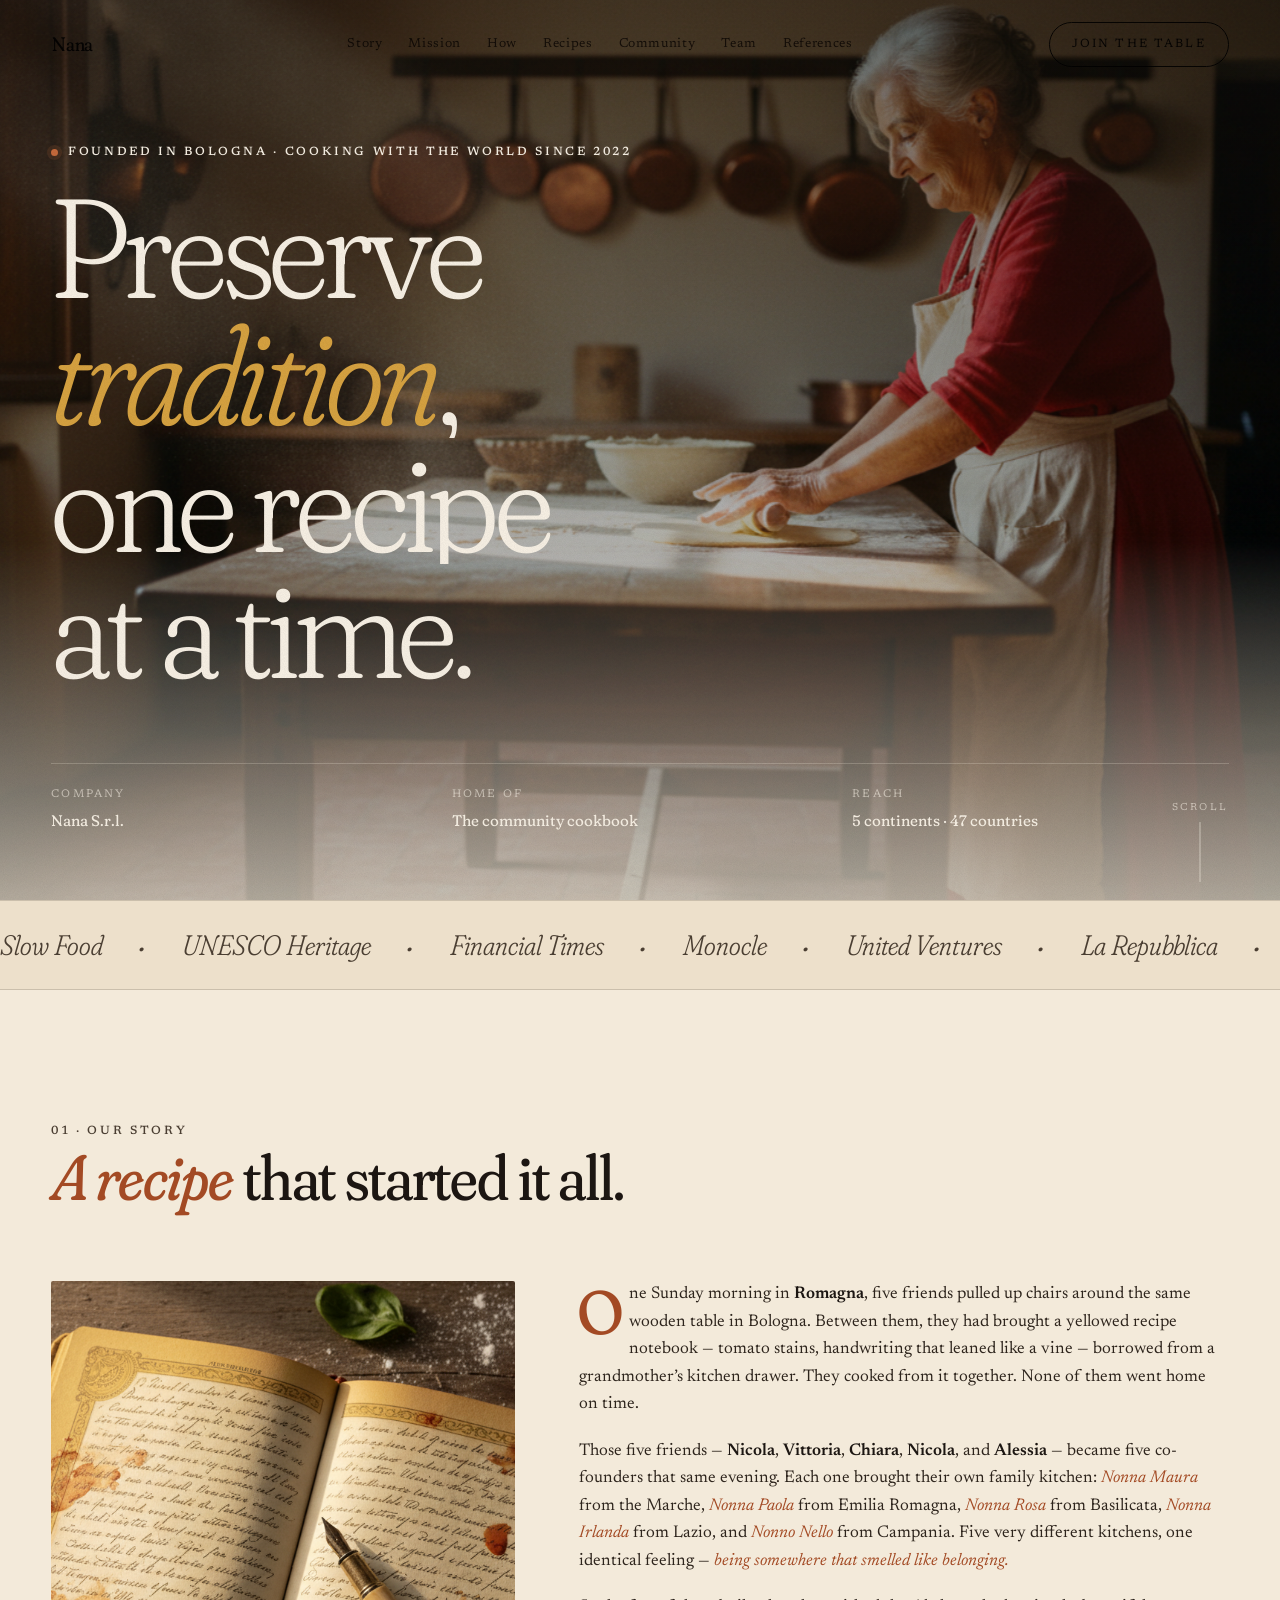
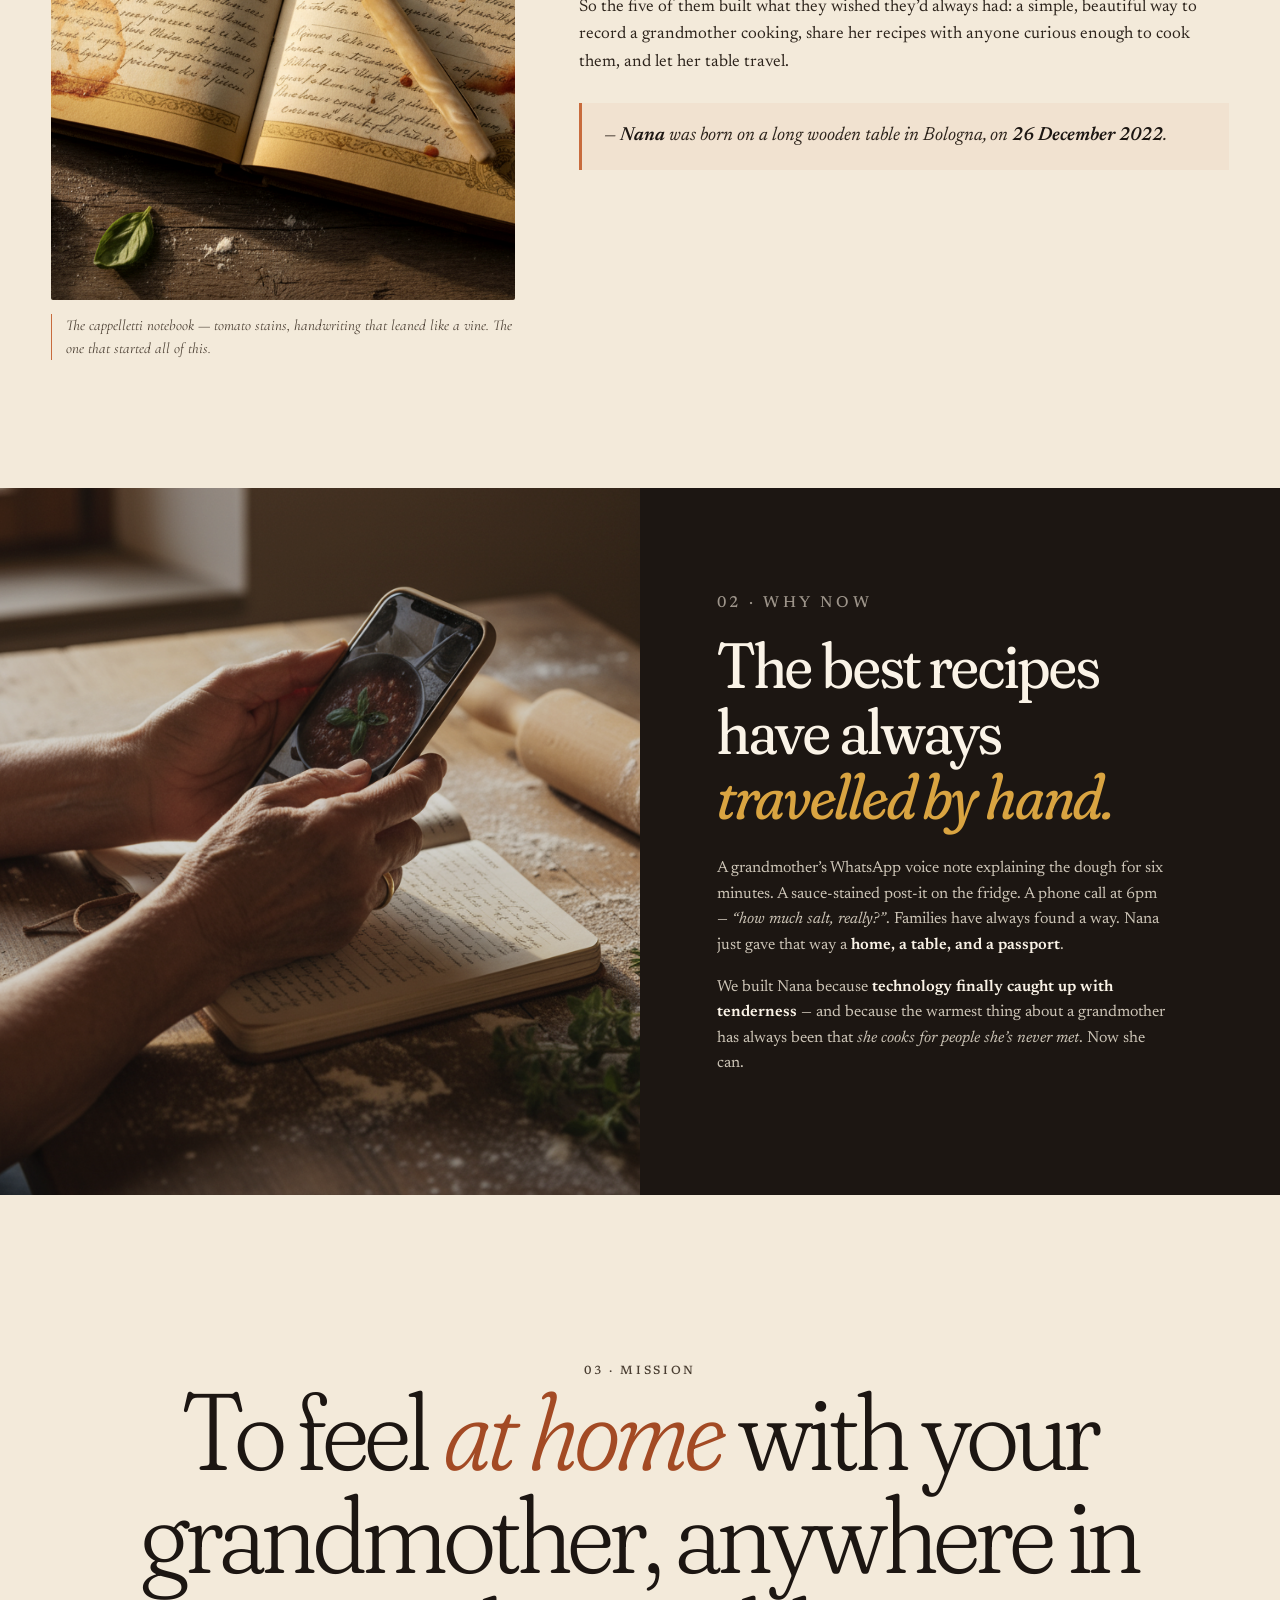
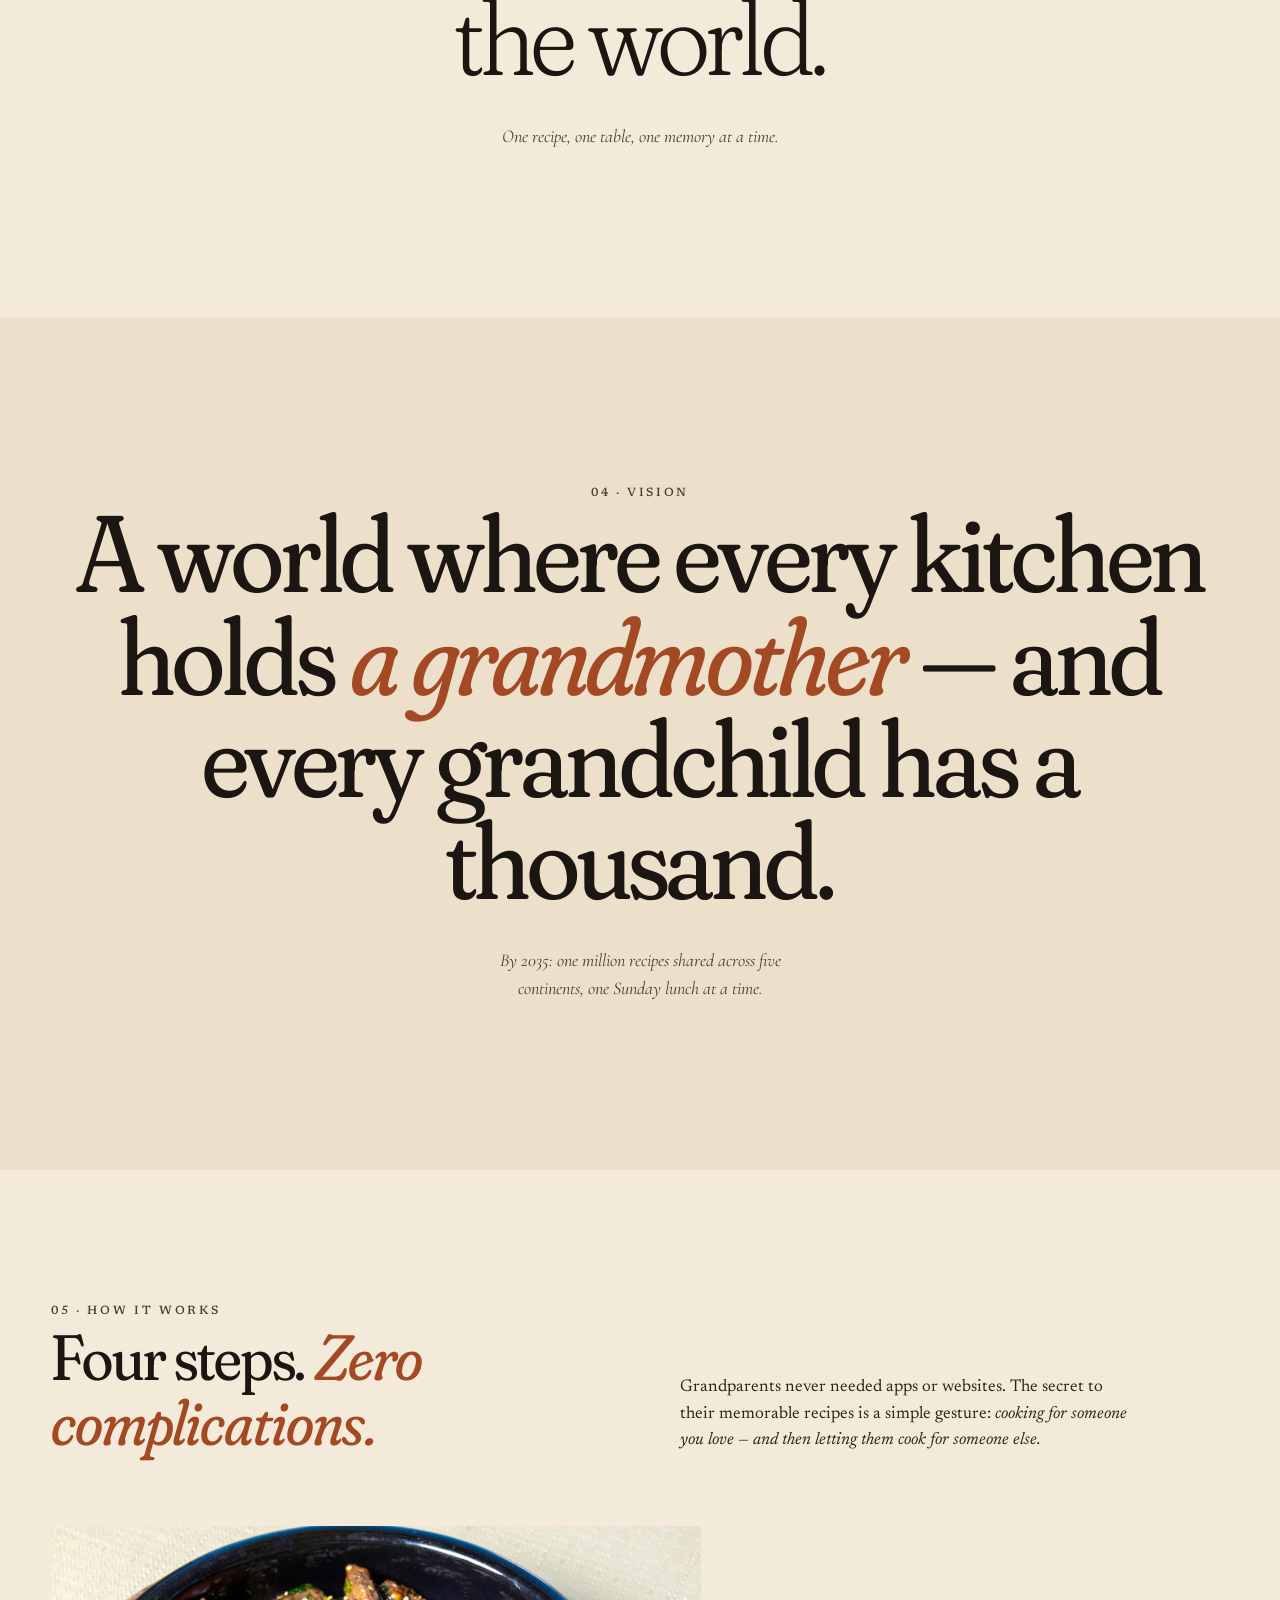
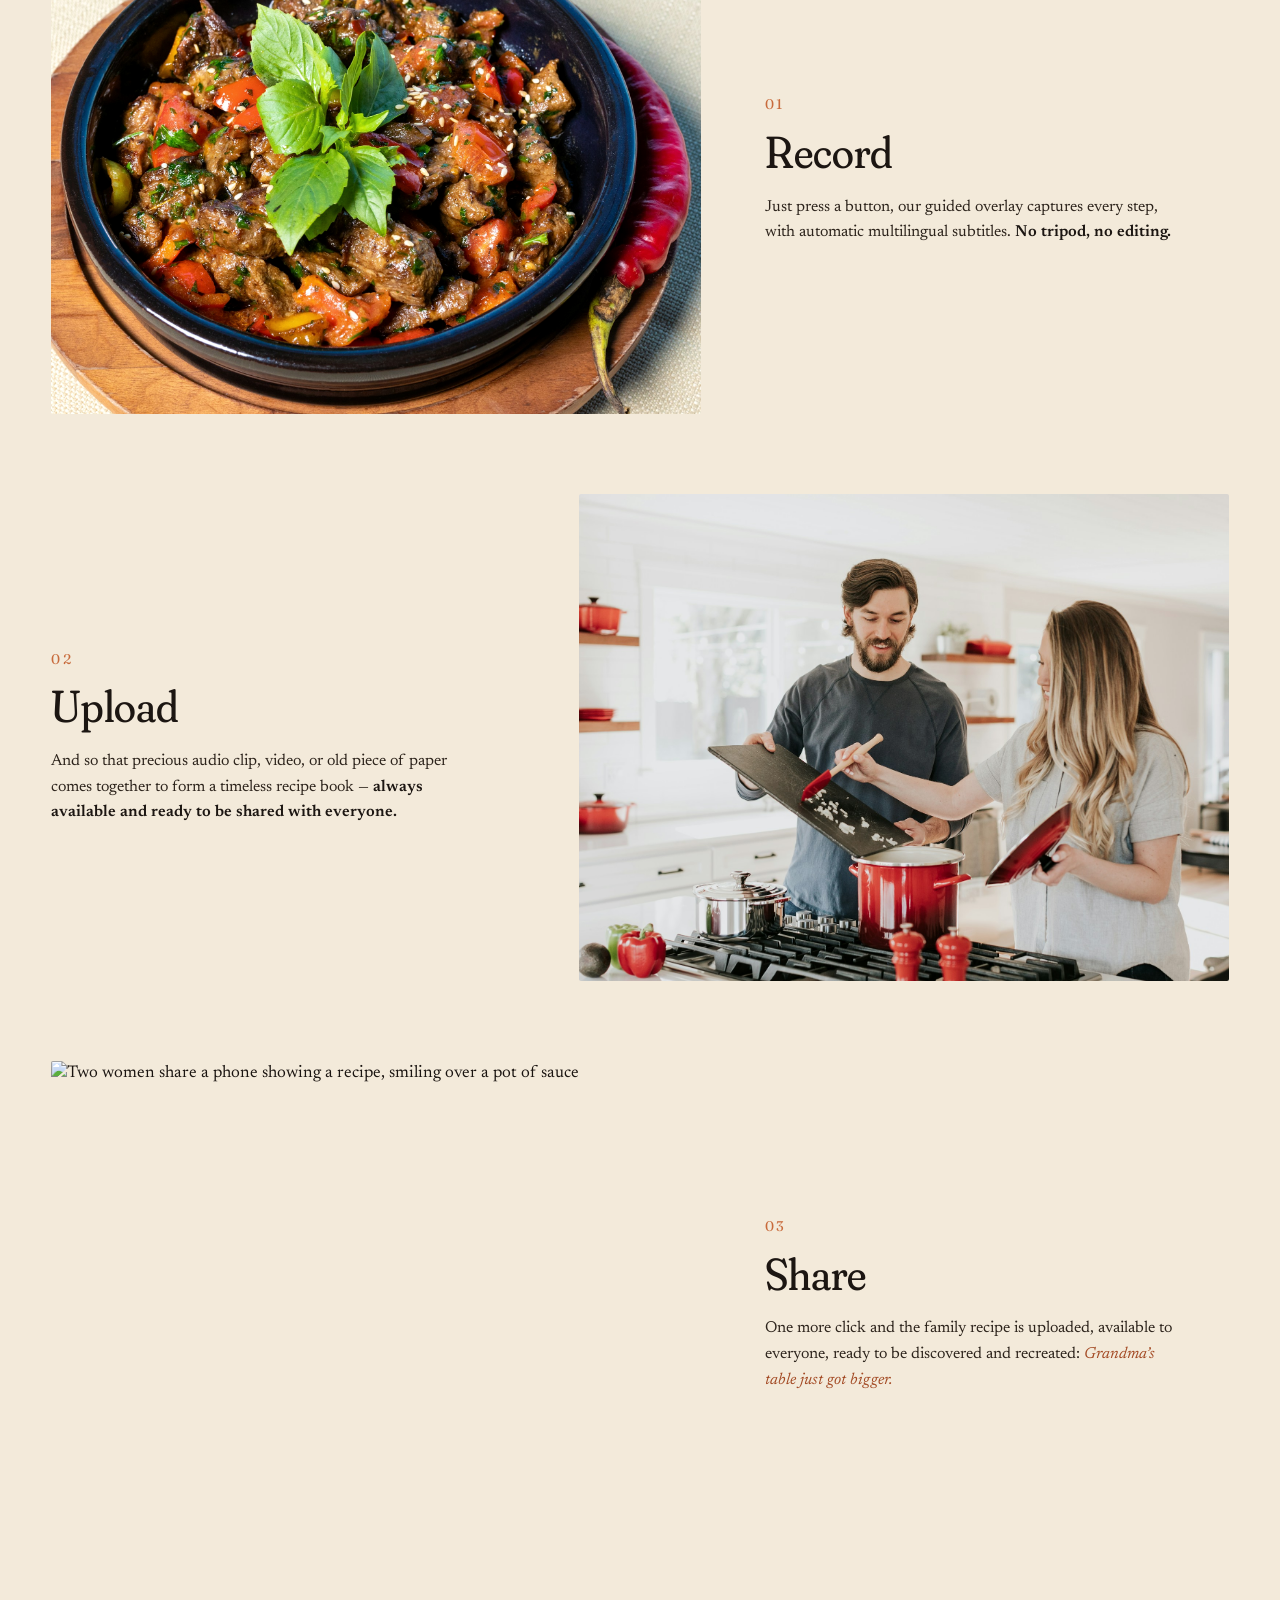
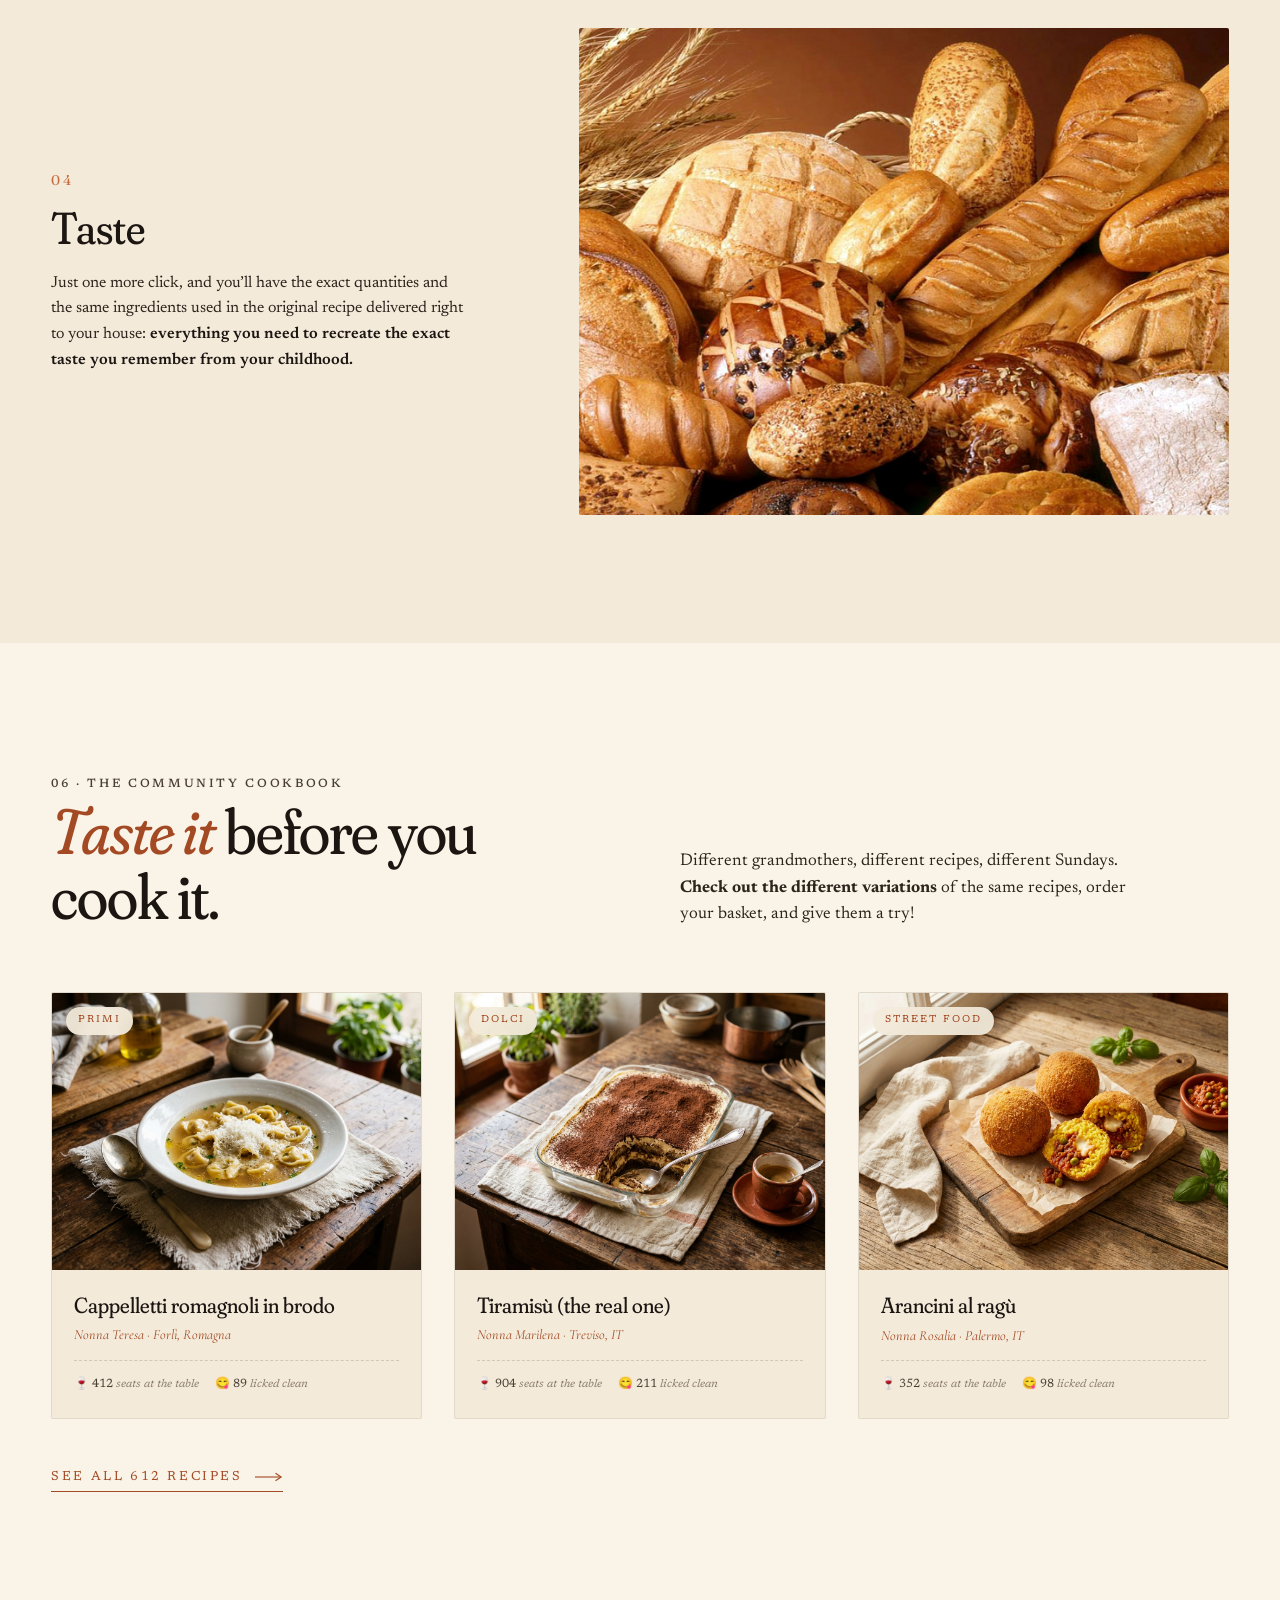
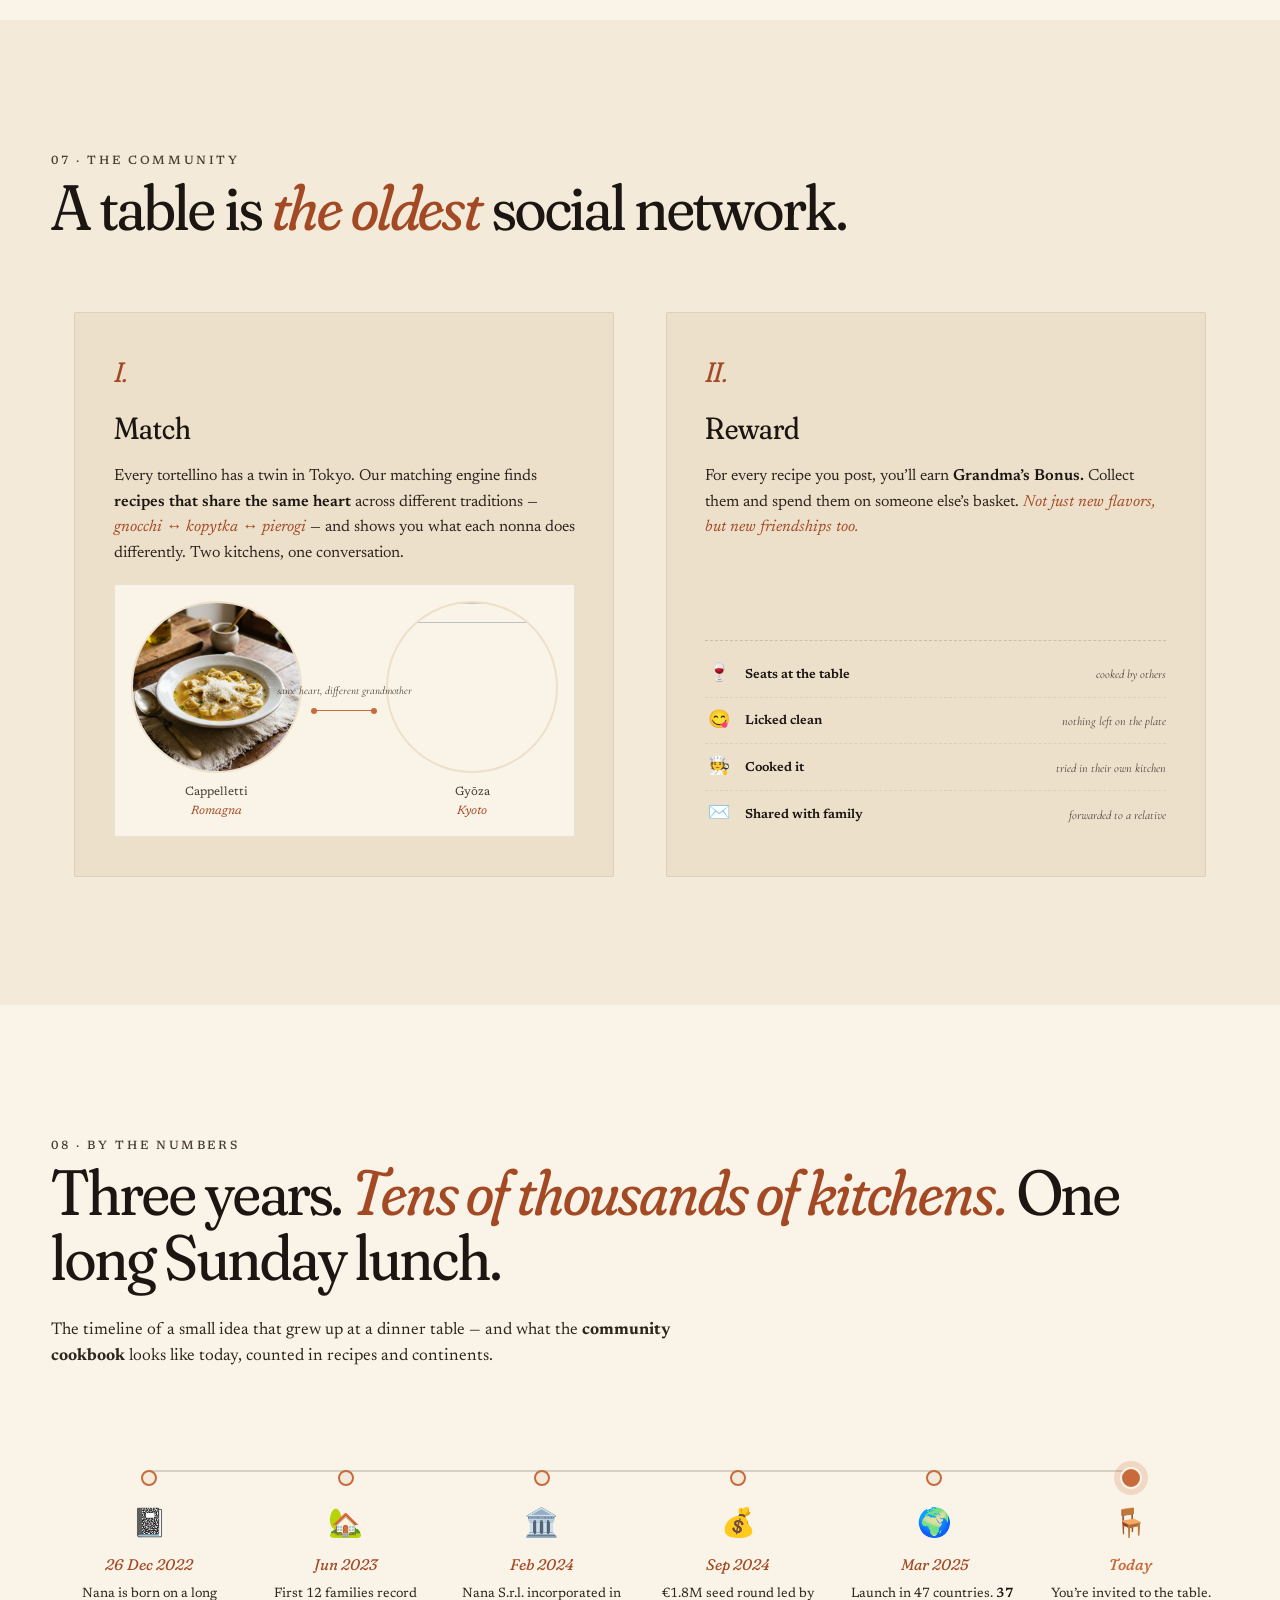
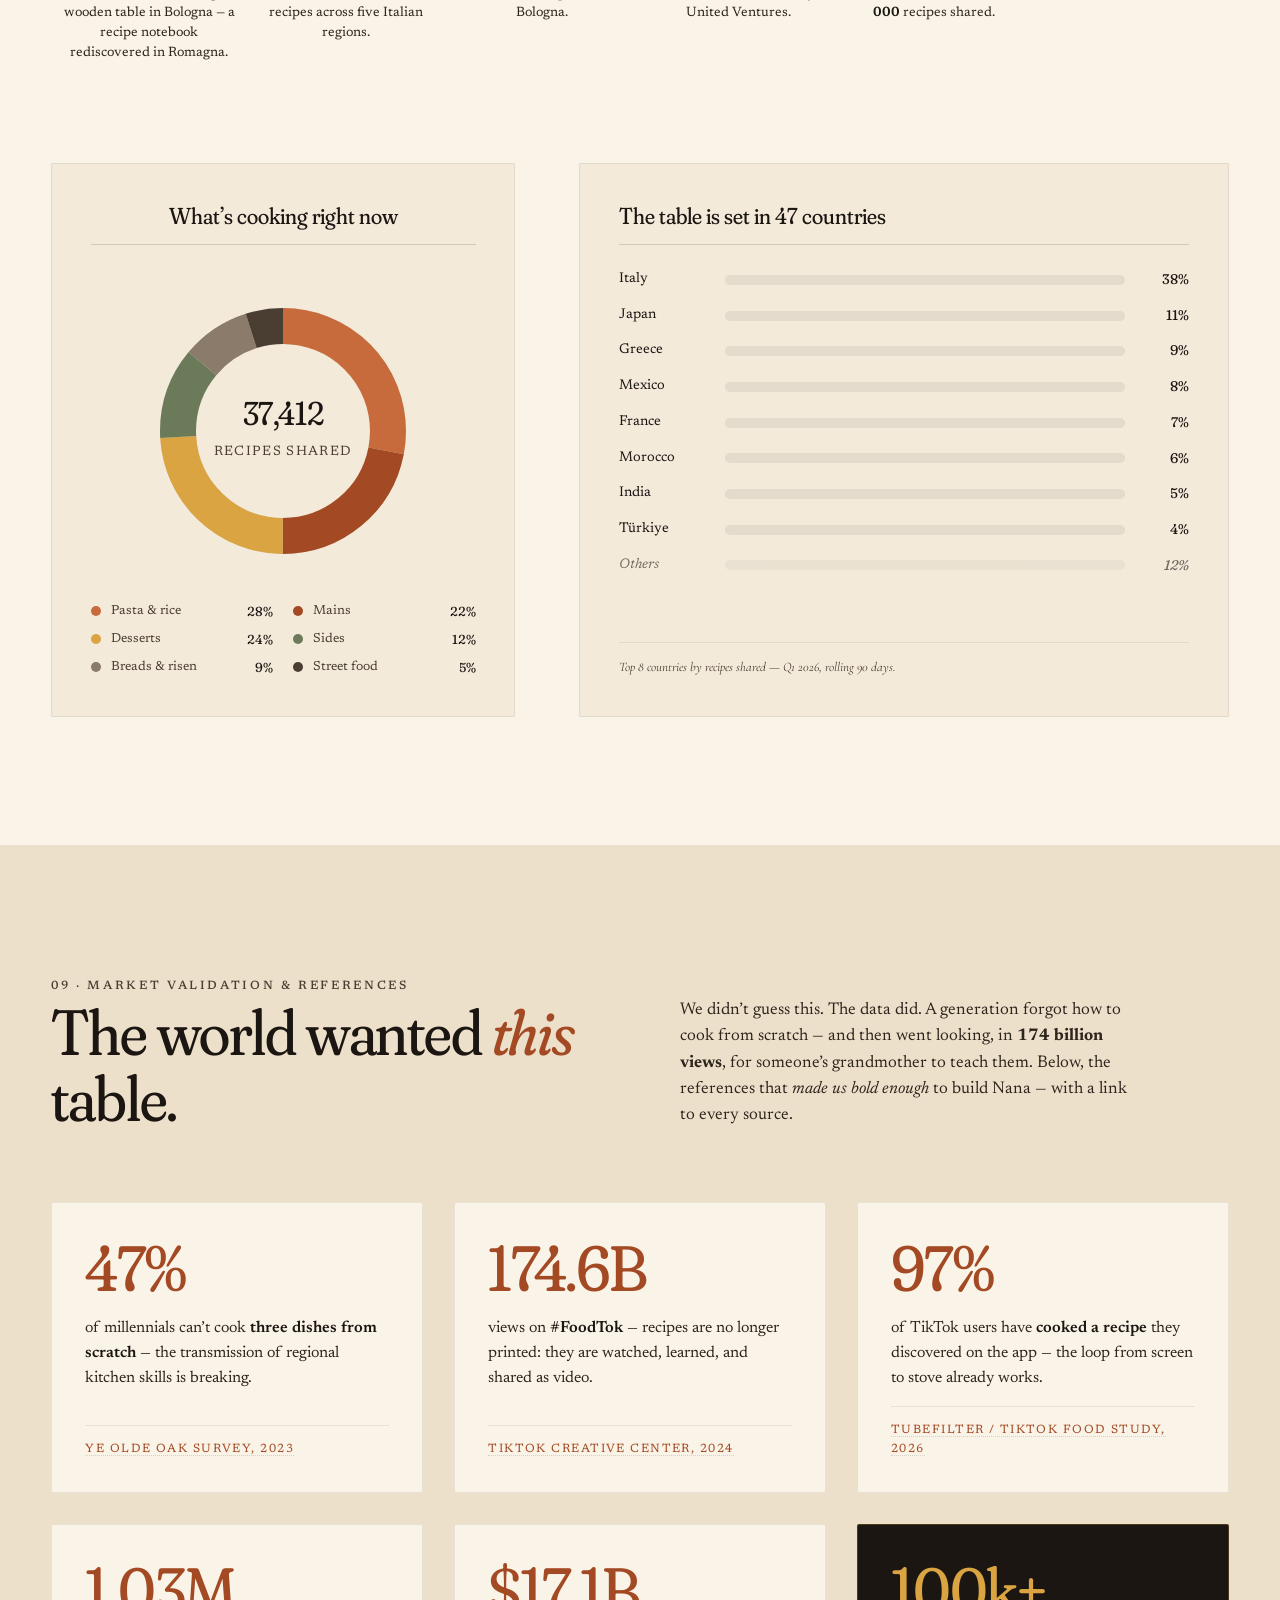
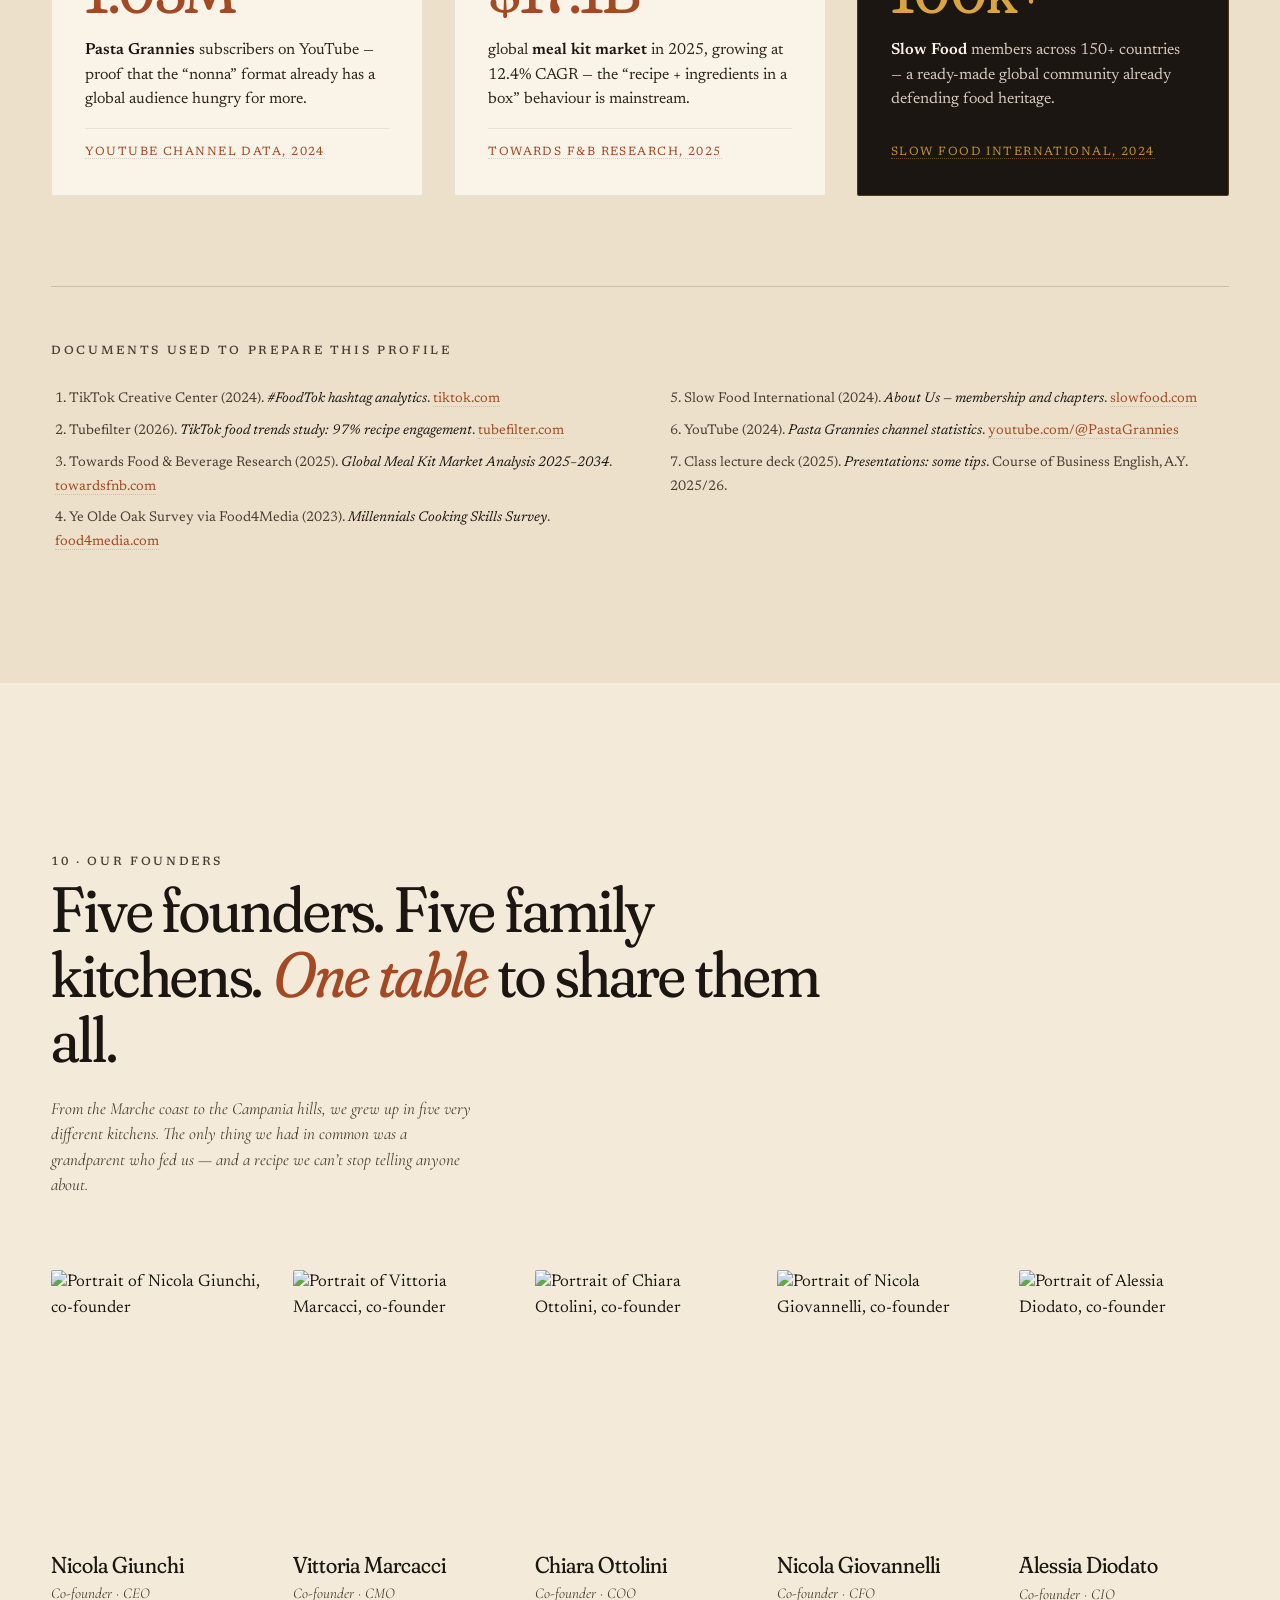
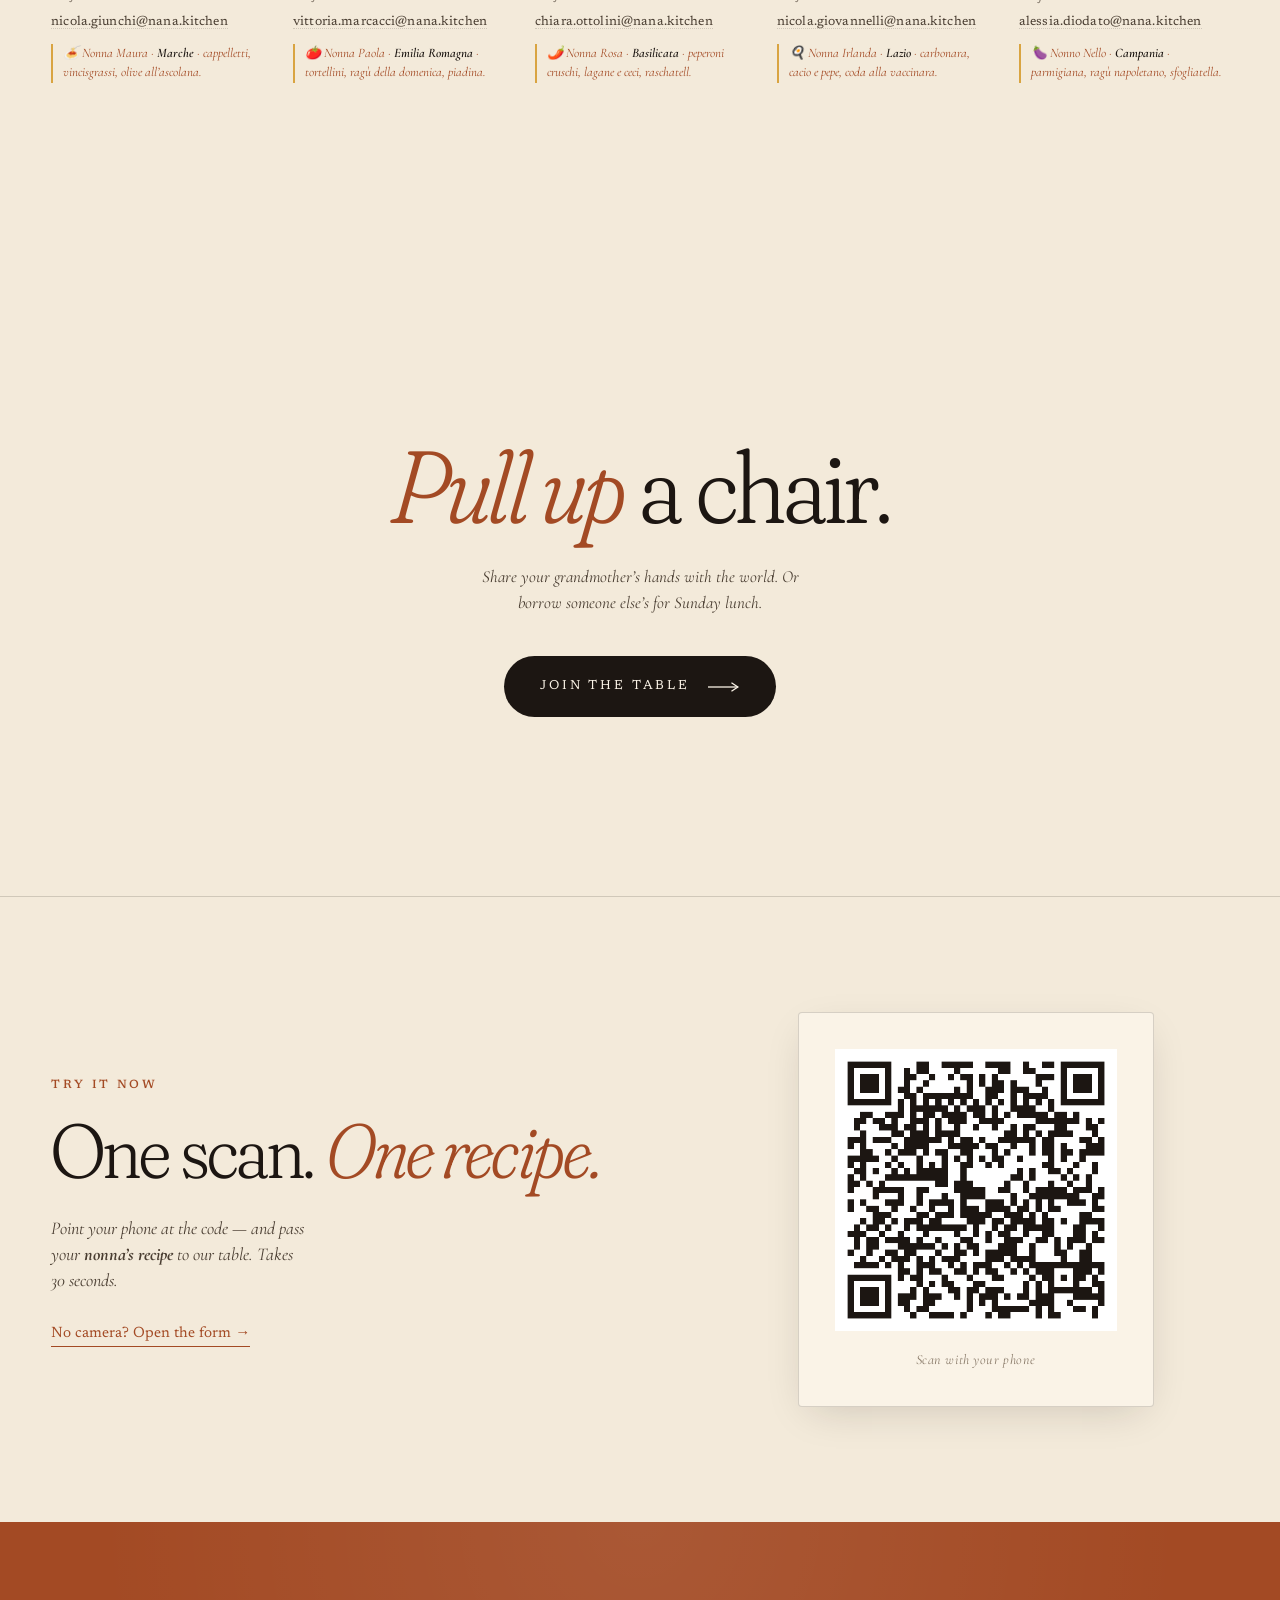
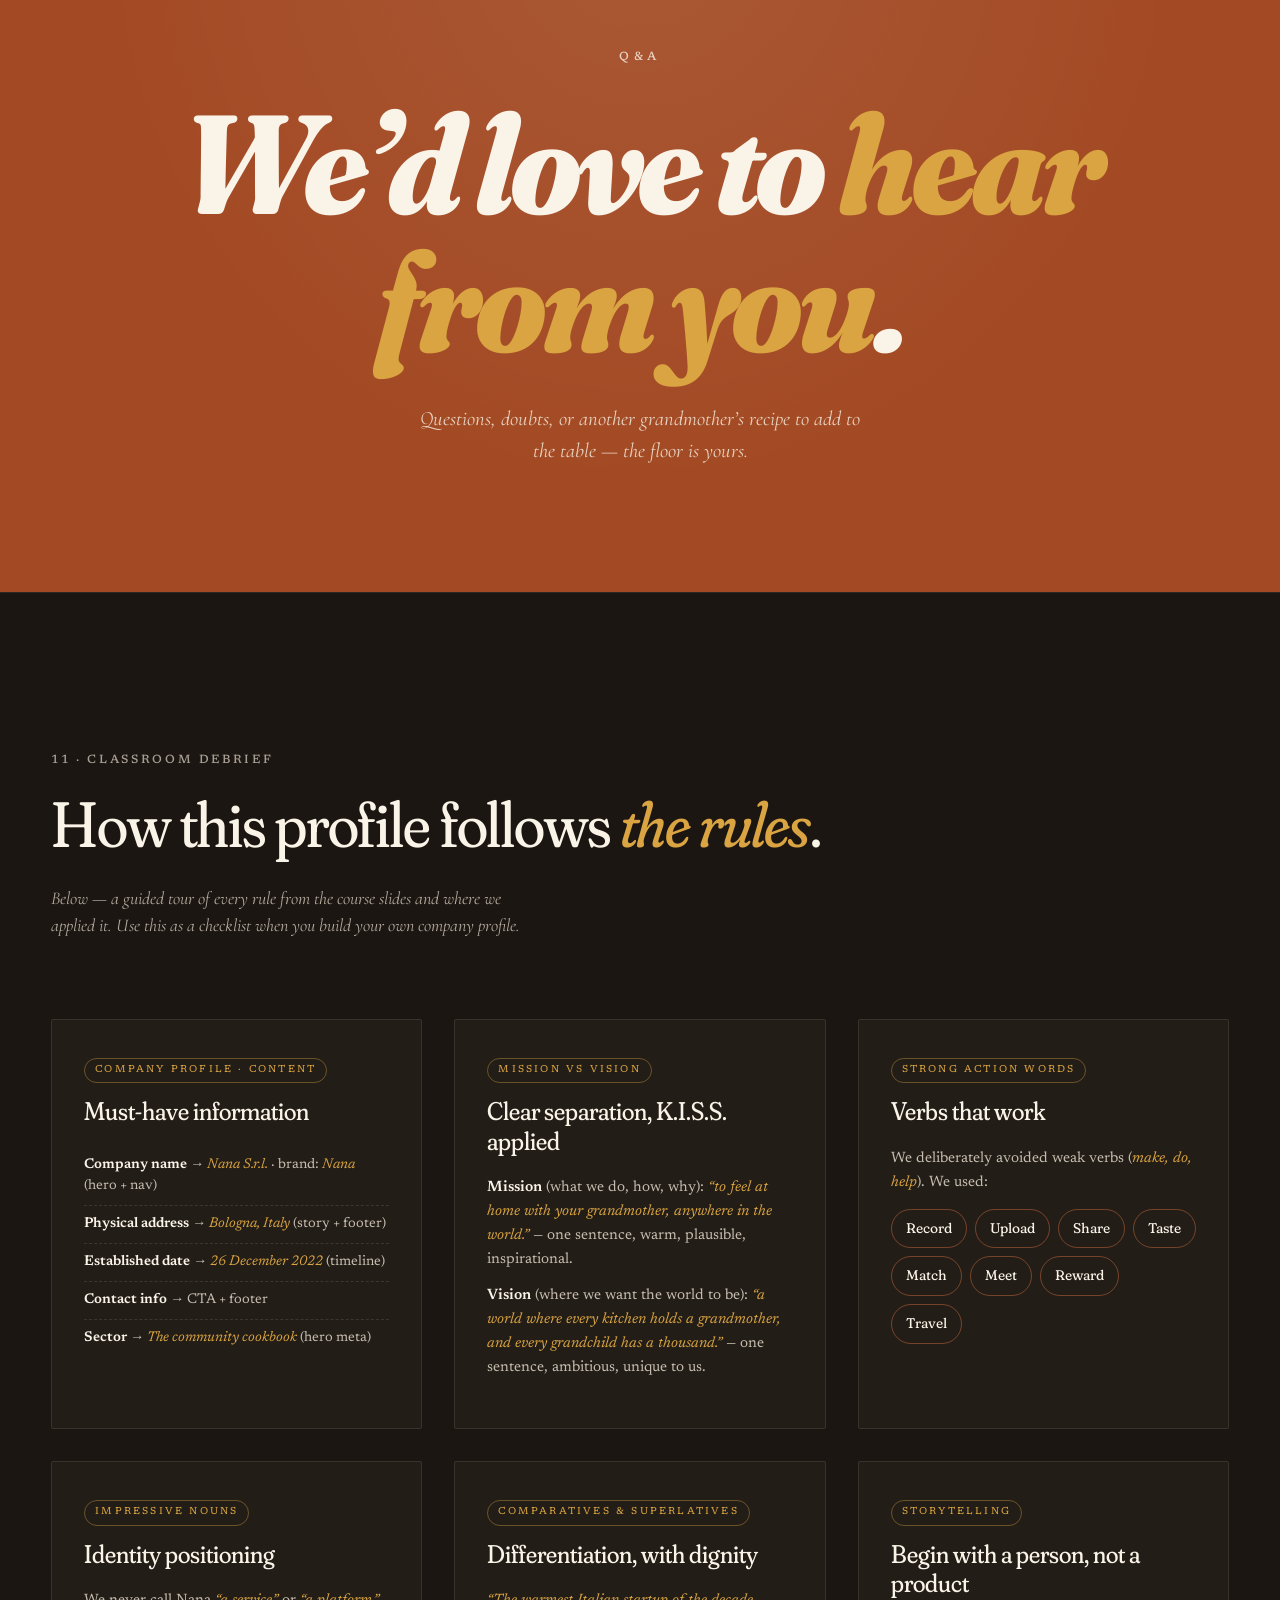
==== commit 26229751: "Site: remove manifesto blockquote + dissolve Trust section into hero marquee Two cuts to the site co" ====
--- a/index.html
+++ b/index.html
@@ -83,16 +83,24 @@
 </section>
 
 <!-- MARQUEE -->
-<div class="marquee" aria-hidden="true">
+<div class="marquee" aria-label="Partners and press">
   <div class="marquee__track">
-    <span>The community cookbook</span><span>&bull;</span>
-    <span>From your nonna&rsquo;s hands to everyone&rsquo;s table</span><span>&bull;</span>
-    <span>47 countries &middot; 612 regional cuisines &middot; one Sunday lunch</span><span>&bull;</span>
-    <span>Preserve tradition, one recipe at a time</span><span>&bull;</span>
-    <span>The community cookbook</span><span>&bull;</span>
-    <span>From your nonna&rsquo;s hands to everyone&rsquo;s table</span><span>&bull;</span>
-    <span>47 countries &middot; 612 regional cuisines &middot; one Sunday lunch</span><span>&bull;</span>
-    <span>Preserve tradition, one recipe at a time</span><span>&bull;</span>
+    <span>Slow Food</span><span>&bull;</span>
+    <span>UNESCO Heritage</span><span>&bull;</span>
+    <span>Financial Times</span><span>&bull;</span>
+    <span>Monocle</span><span>&bull;</span>
+    <span>United Ventures</span><span>&bull;</span>
+    <span>La Repubblica</span><span>&bull;</span>
+    <span>Kinfolk</span><span>&bull;</span>
+    <span>Gambero Rosso</span><span>&bull;</span>
+    <span>Slow Food</span><span>&bull;</span>
+    <span>UNESCO Heritage</span><span>&bull;</span>
+    <span>Financial Times</span><span>&bull;</span>
+    <span>Monocle</span><span>&bull;</span>
+    <span>United Ventures</span><span>&bull;</span>
+    <span>La Repubblica</span><span>&bull;</span>
+    <span>Kinfolk</span><span>&bull;</span>
+    <span>Gambero Rosso</span><span>&bull;</span>
   </div>
 </div>
 
@@ -546,29 +554,6 @@
     </figure>
   </div>
 
-  <blockquote class="pull-quote">
-    &ldquo;The magic of a grandmother&rsquo;s kitchen isn&rsquo;t in the recipe. It&rsquo;s in the <em>love</em> she folds into it &mdash; the patience, the memory, the small spell that turns dinner into <em>belonging</em>. Nana exists to carry that love, one Sunday at a time, from her table to yours.&rdquo;
-    <cite>The five of us &middot; Bologna, 2024</cite>
-  </blockquote>
-</section>
-
-<!-- TRUST -->
-<section class="trust">
-  <p class="eyebrow eyebrow--center">11 &middot; Trust</p>
-  <div class="trust__logos" aria-label="Partners and press">
-    <span>Slow Food</span>
-    <span>UNESCO Heritage</span>
-    <span>Financial Times</span>
-    <span>Monocle</span>
-    <span>United Ventures</span>
-    <span>La Repubblica</span>
-    <span>Kinfolk</span>
-    <span>Gambero Rosso</span>
-  </div>
-  <blockquote class="pull-quote pull-quote--small">
-    &ldquo;The warmest Italian startup of the decade &mdash; and somehow, the most global.&rdquo;
-    <cite>&mdash; Financial Times, 12 Nov 2025</cite>
-  </blockquote>
 </section>
 
 <!-- CTA -->
@@ -607,7 +592,7 @@
 <!-- =============================== -->
 <section class="debrief" id="debrief">
   <div class="debrief__intro">
-    <p class="eyebrow eyebrow--dark">12 &middot; Classroom debrief</p>
+    <p class="eyebrow eyebrow--dark">11 &middot; Classroom debrief</p>
     <h2 class="section-title section-title--dark">
       How this profile follows <em>the rules</em>.
     </h2>
--- a/styles.css
+++ b/styles.css
@@ -786,7 +786,6 @@
   margin: 0 auto 24px;
 }
 .pull-quote::after { margin: 24px auto 0; }
-.pull-quote--small { font-size: clamp(18px, 1.6vw, 24px); max-width: 56ch; margin-top: 40px; }
 
 @media (max-width: 900px) { .team__grid { grid-template-columns: 1fr; } }
 
@@ -828,31 +827,6 @@
   .whynow { grid-template-columns: 1fr; }
   .whynow__image img { min-height: 320px; }
 }
-
-/* ---------- Trust ---------- */
-.trust {
-  padding: clamp(80px, 10vw, 140px) var(--pad);
-  text-align: center;
-  background: var(--cream-deep);
-}
-.trust__logos {
-  margin: 48px auto 0;
-  max-width: 1100px;
-  display: grid;
-  grid-template-columns: repeat(4, 1fr);
-  gap: 32px 48px;
-  font-family: var(--ff-display);
-  font-weight: 400;
-  font-size: clamp(15px, 1.3vw, 20px);
-  color: var(--ink-soft);
-  font-style: italic;
-  font-variation-settings: "SOFT" 100, "WONK" 1, "opsz" 144;
-}
-.trust__logos span {
-  padding: 14px 0;
-  border-bottom: 1px solid var(--line-soft);
-}
-@media (max-width: 700px) { .trust__logos { grid-template-columns: 1fr 1fr; } }
 
 /* ---------- CTA ---------- */
 .cta {
@@ -1337,6 +1311,12 @@
 }
 .numbers-block .timeline { margin-top: clamp(40px, 6vw, 80px); }
 .numbers-block .charts { margin-top: clamp(60px, 8vw, 100px); margin-bottom: 0; }
+.numbers-block .section-head--split {
+  grid-template-columns: 1fr;
+  gap: 28px;
+  align-items: start;
+}
+.numbers-block .section-head--split .how__lede { max-width: 65ch; }
 
 /* ---------- Q&A ---------- */
 .qa {
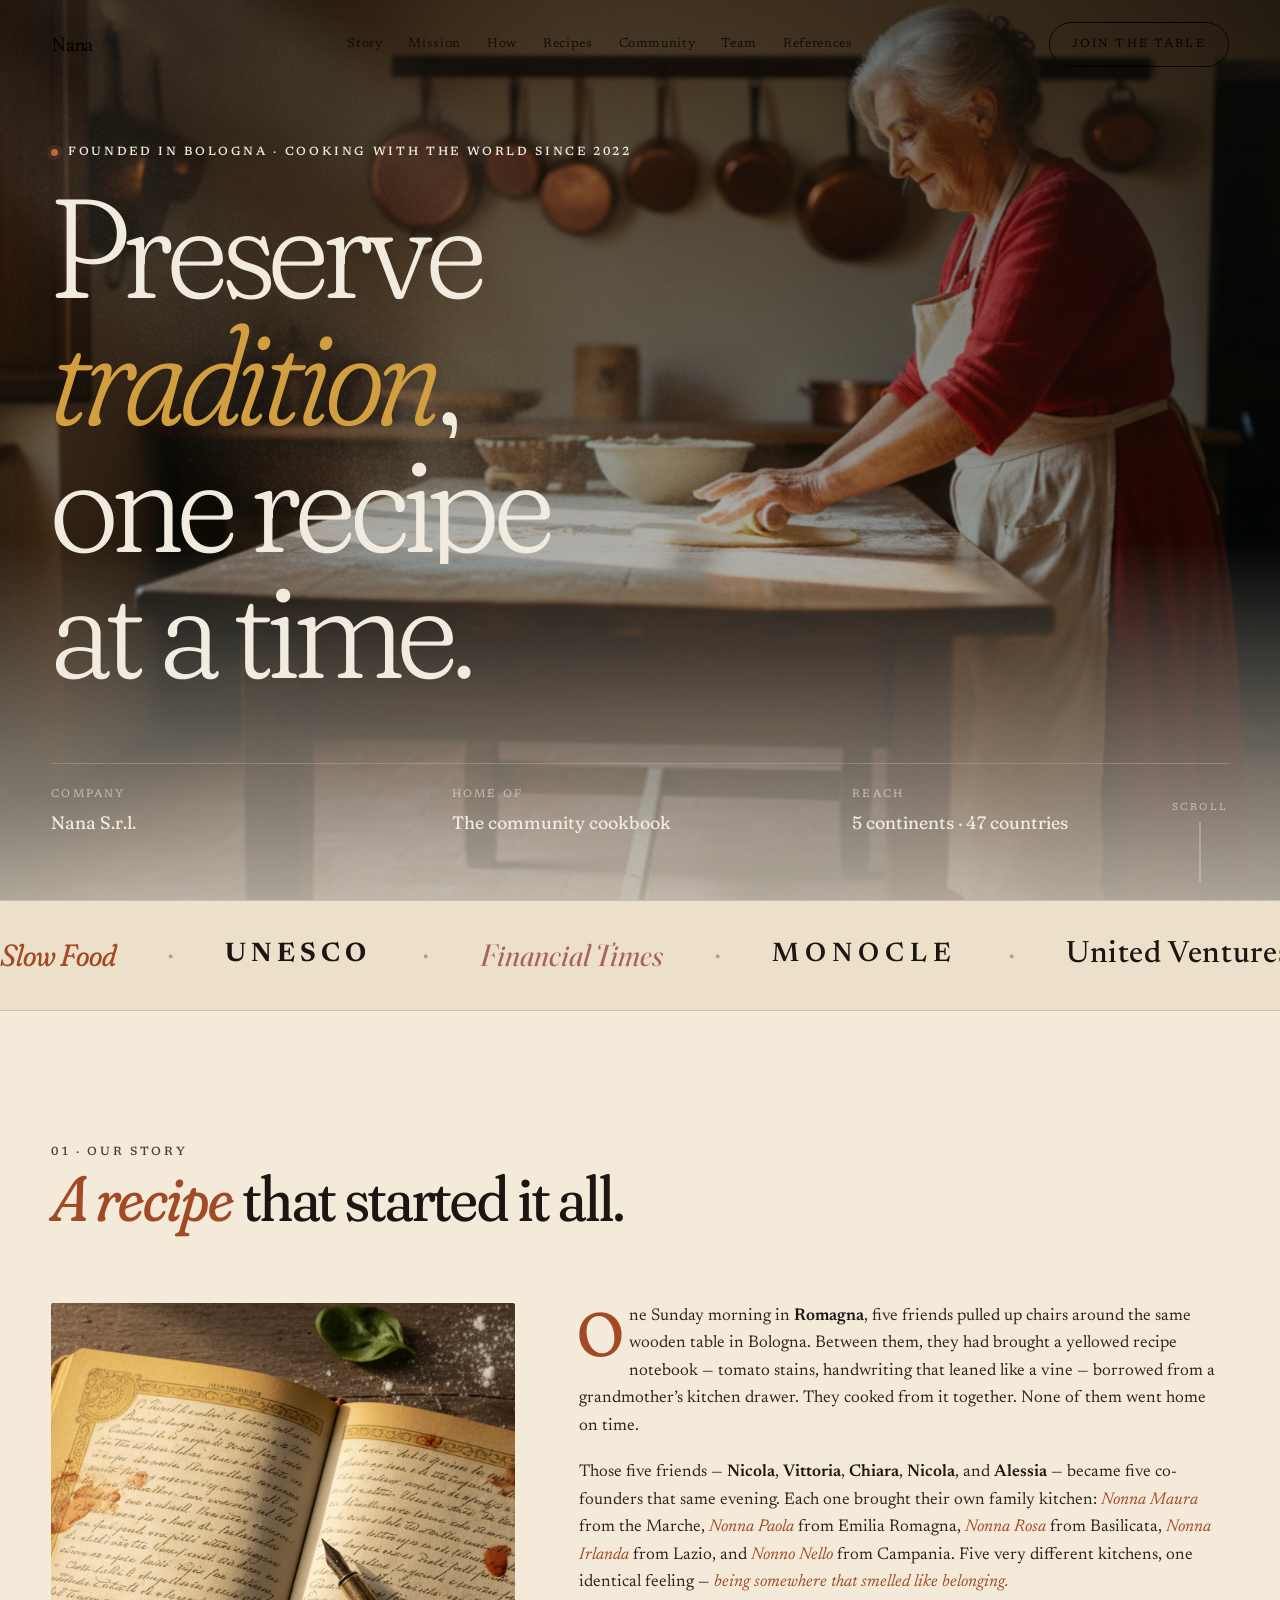
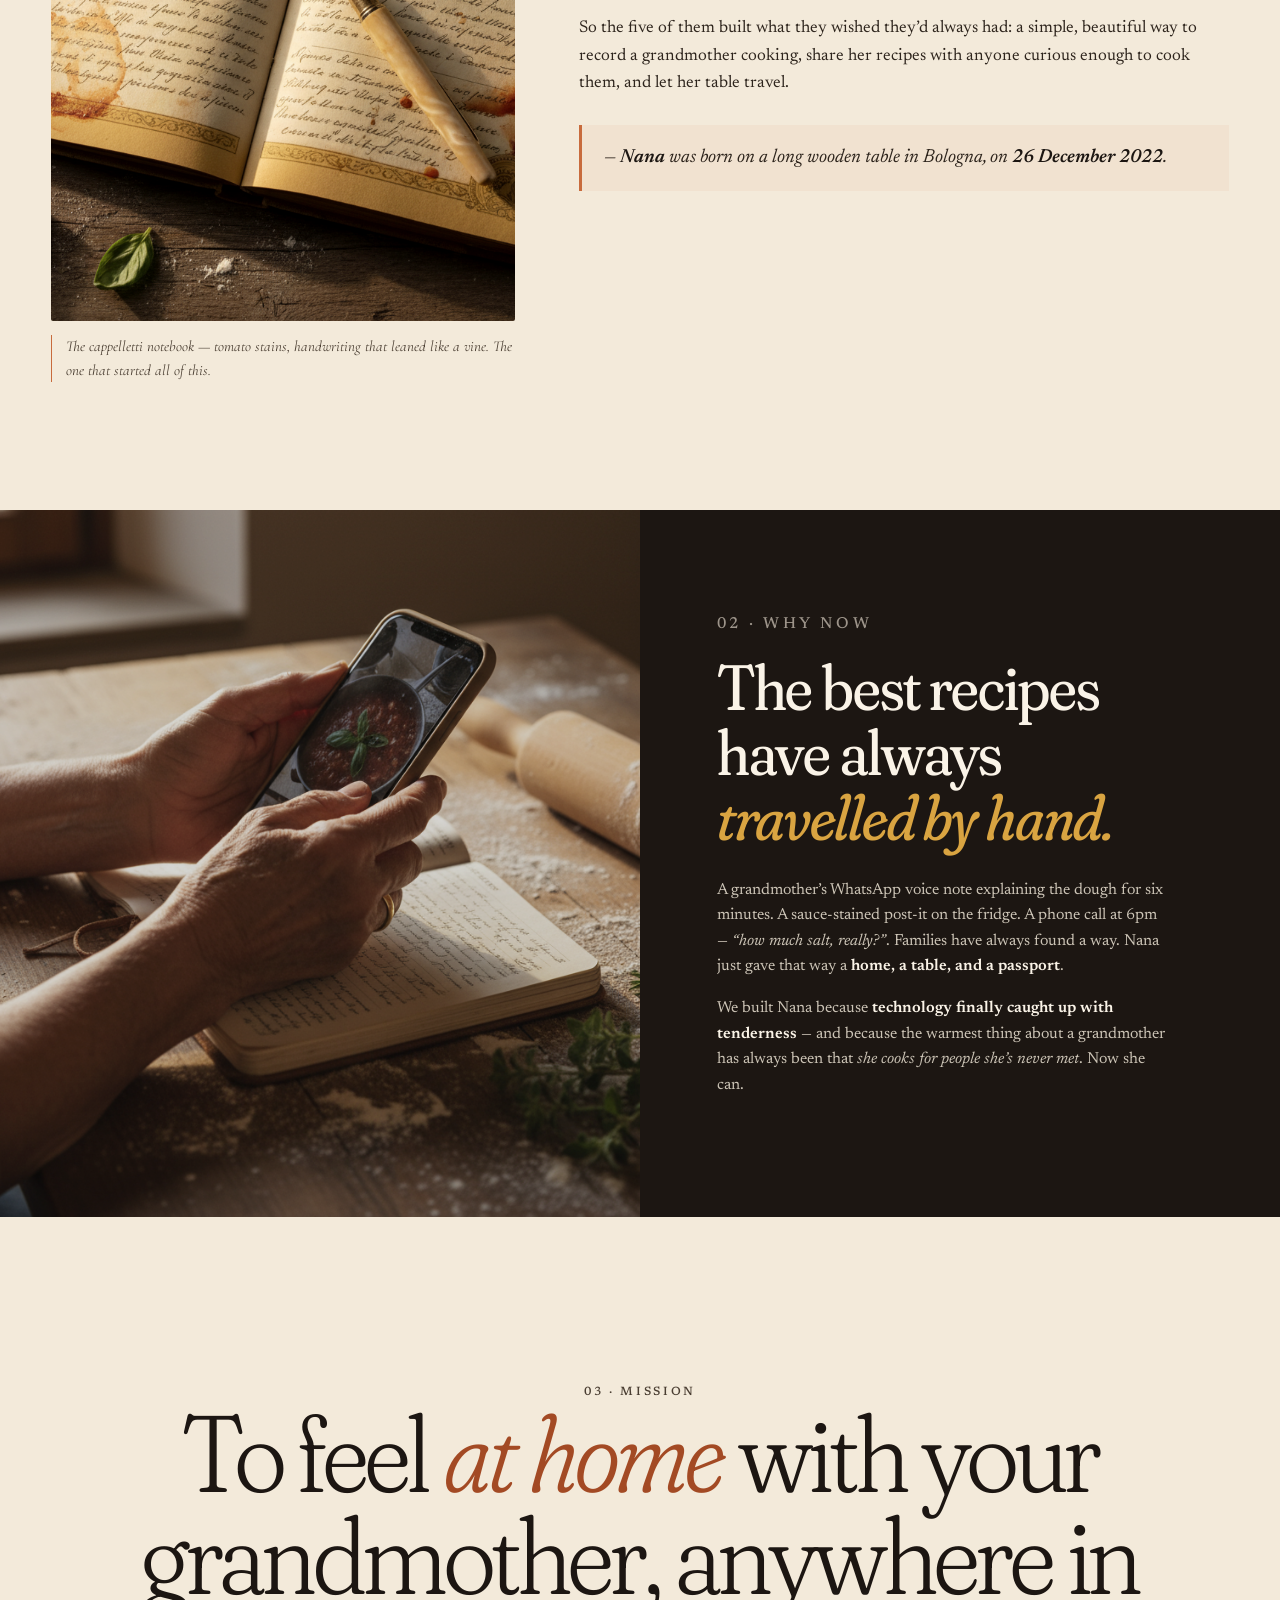
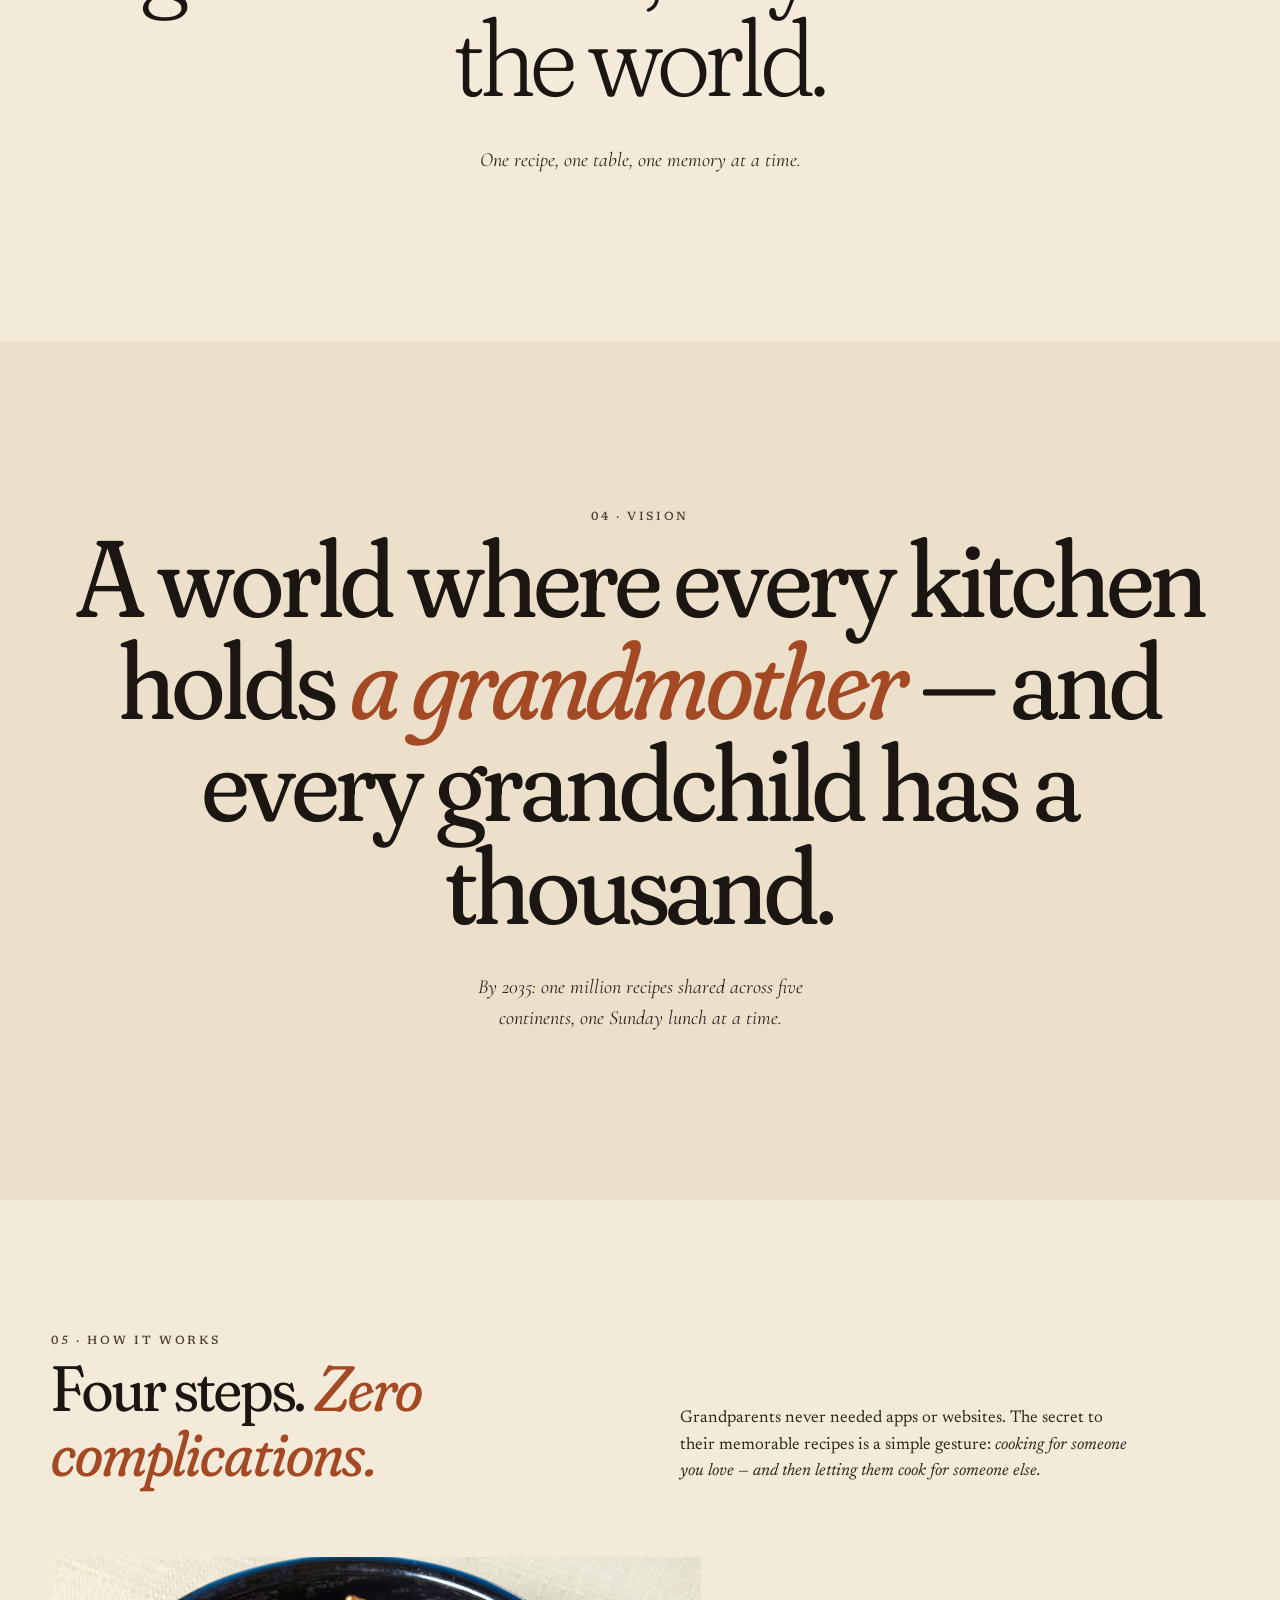
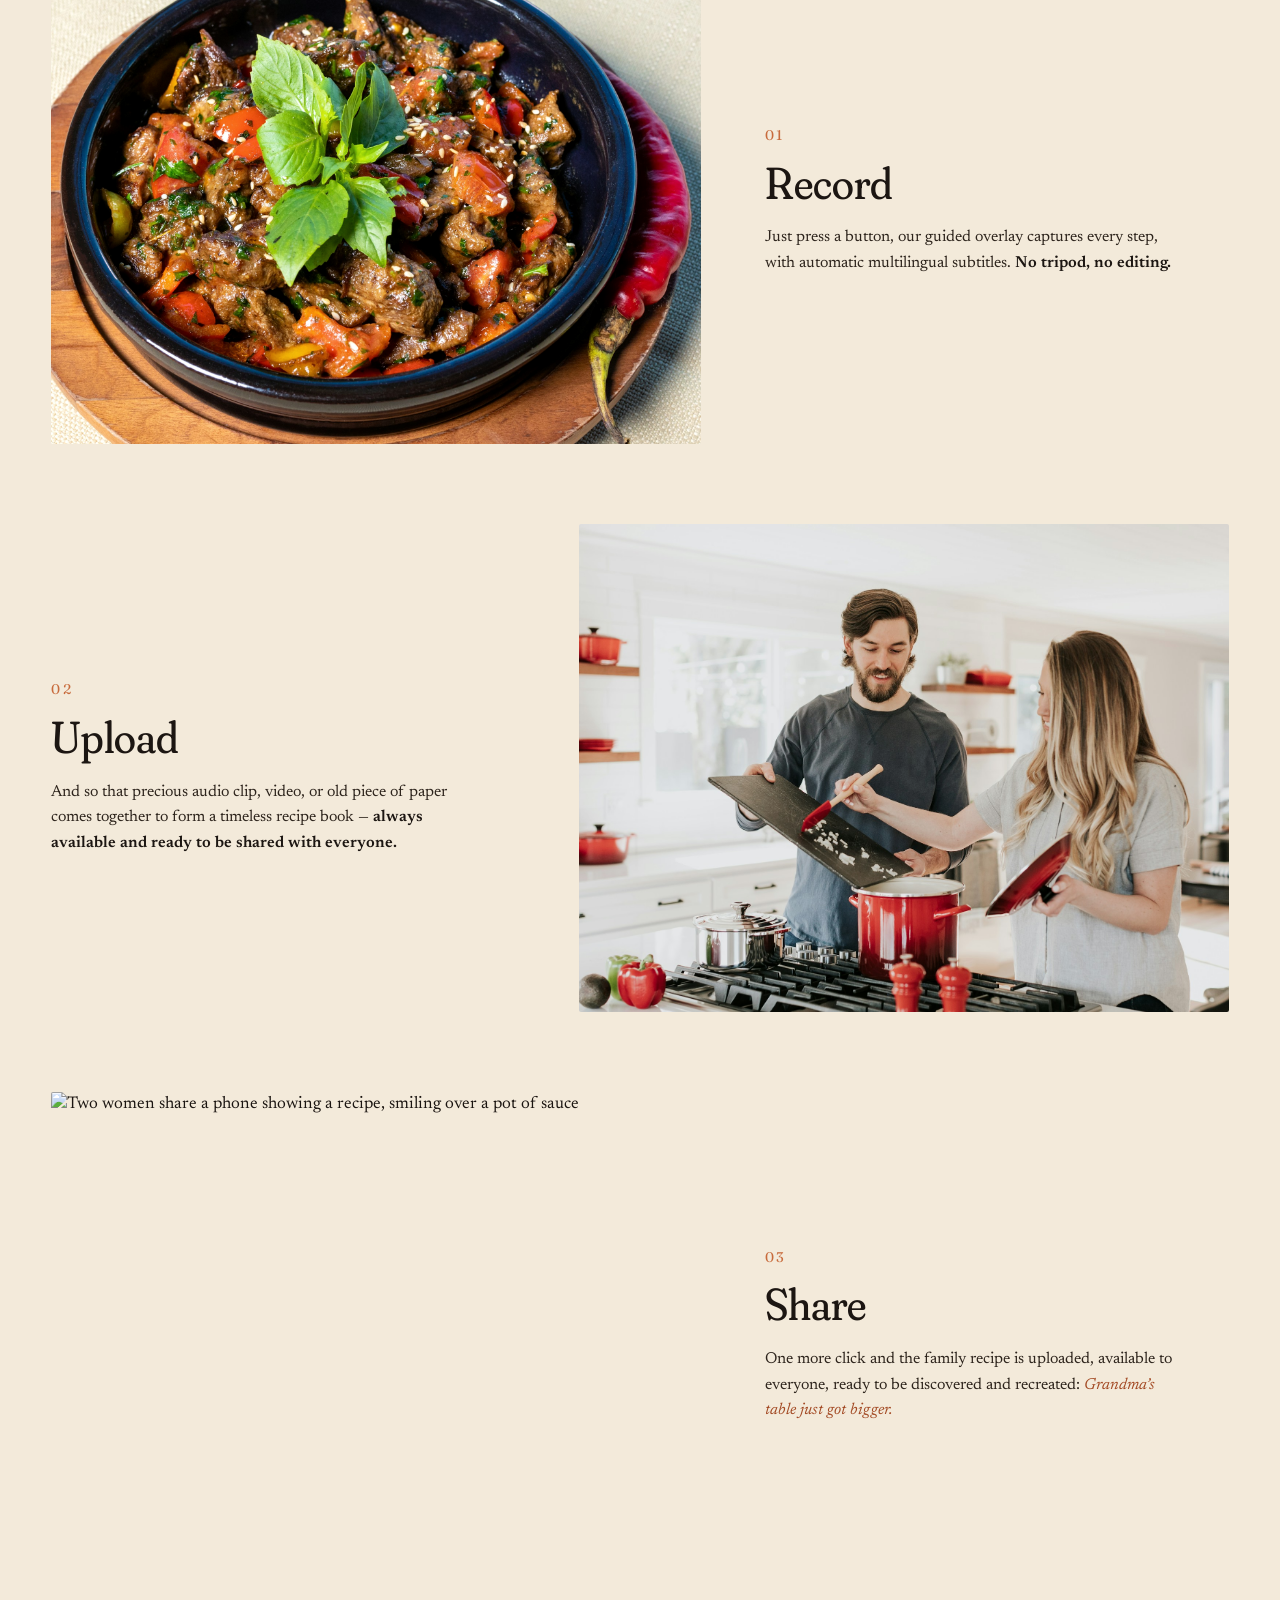
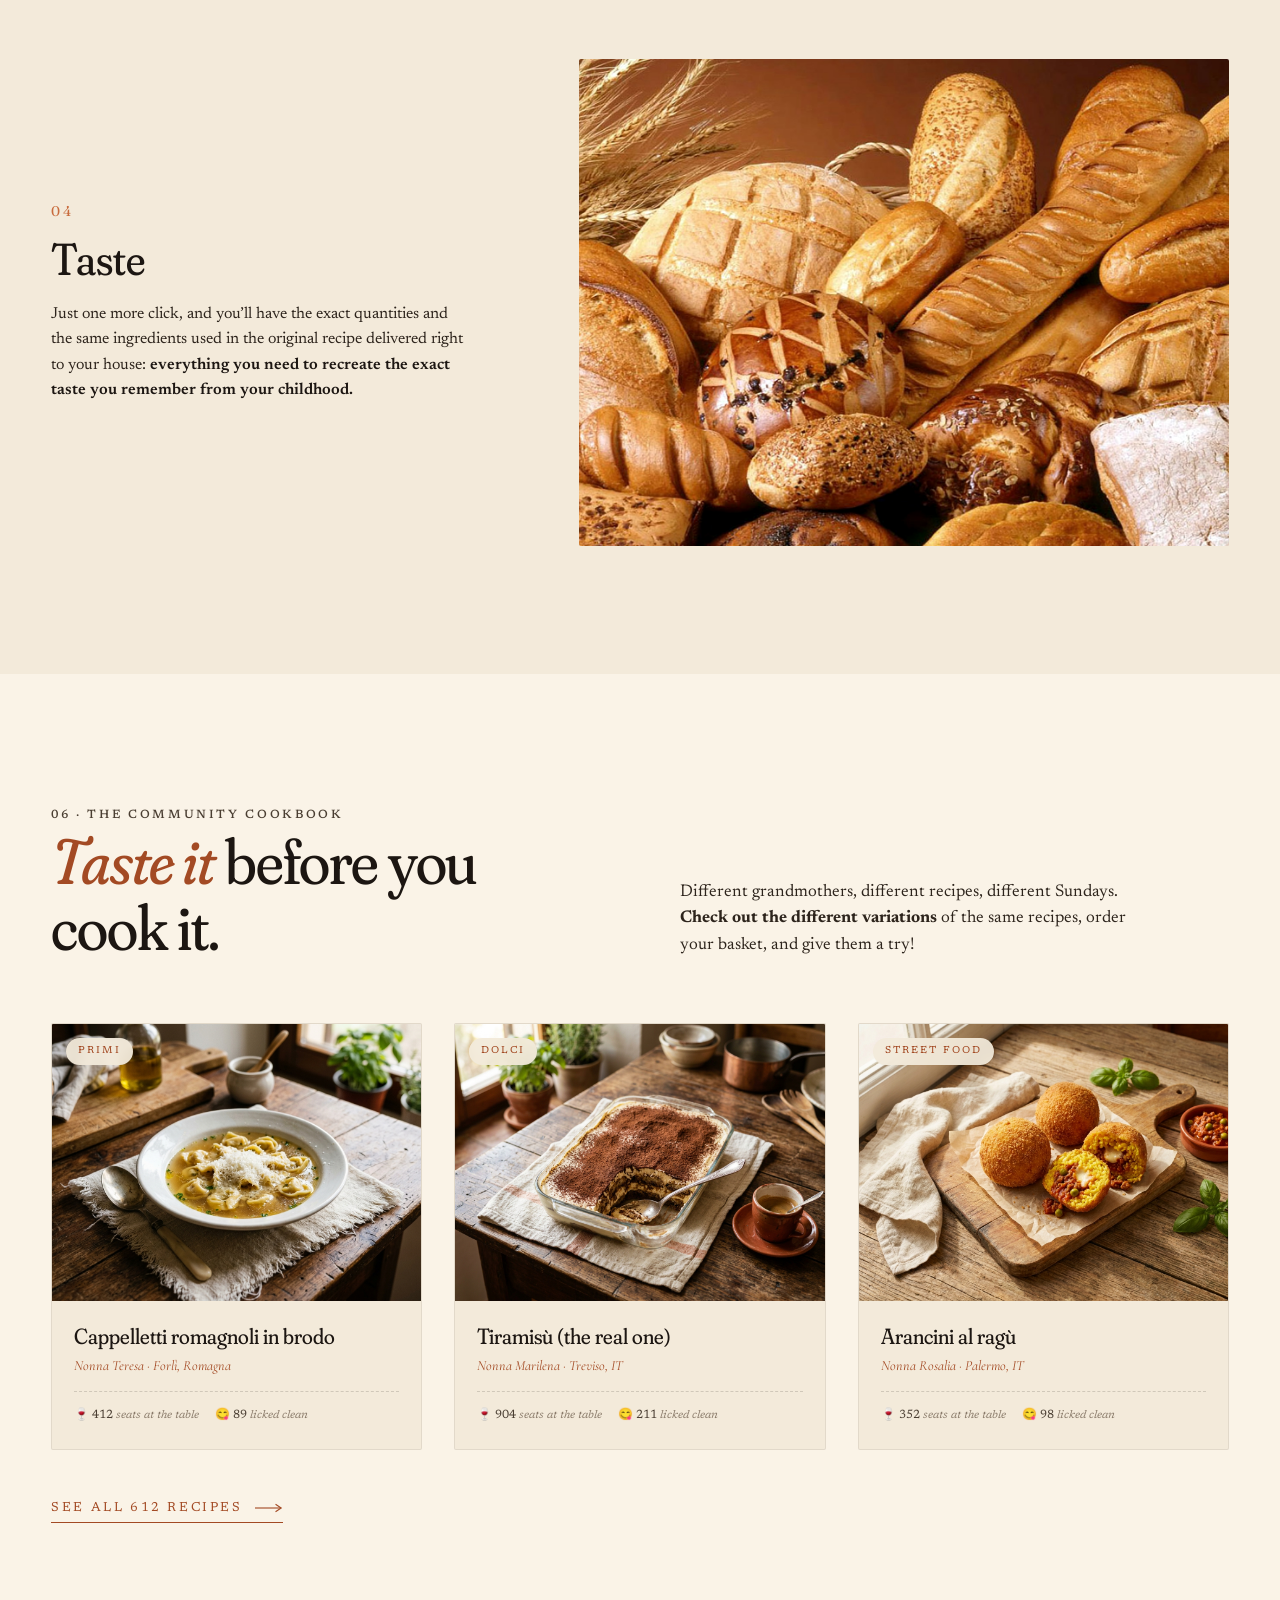
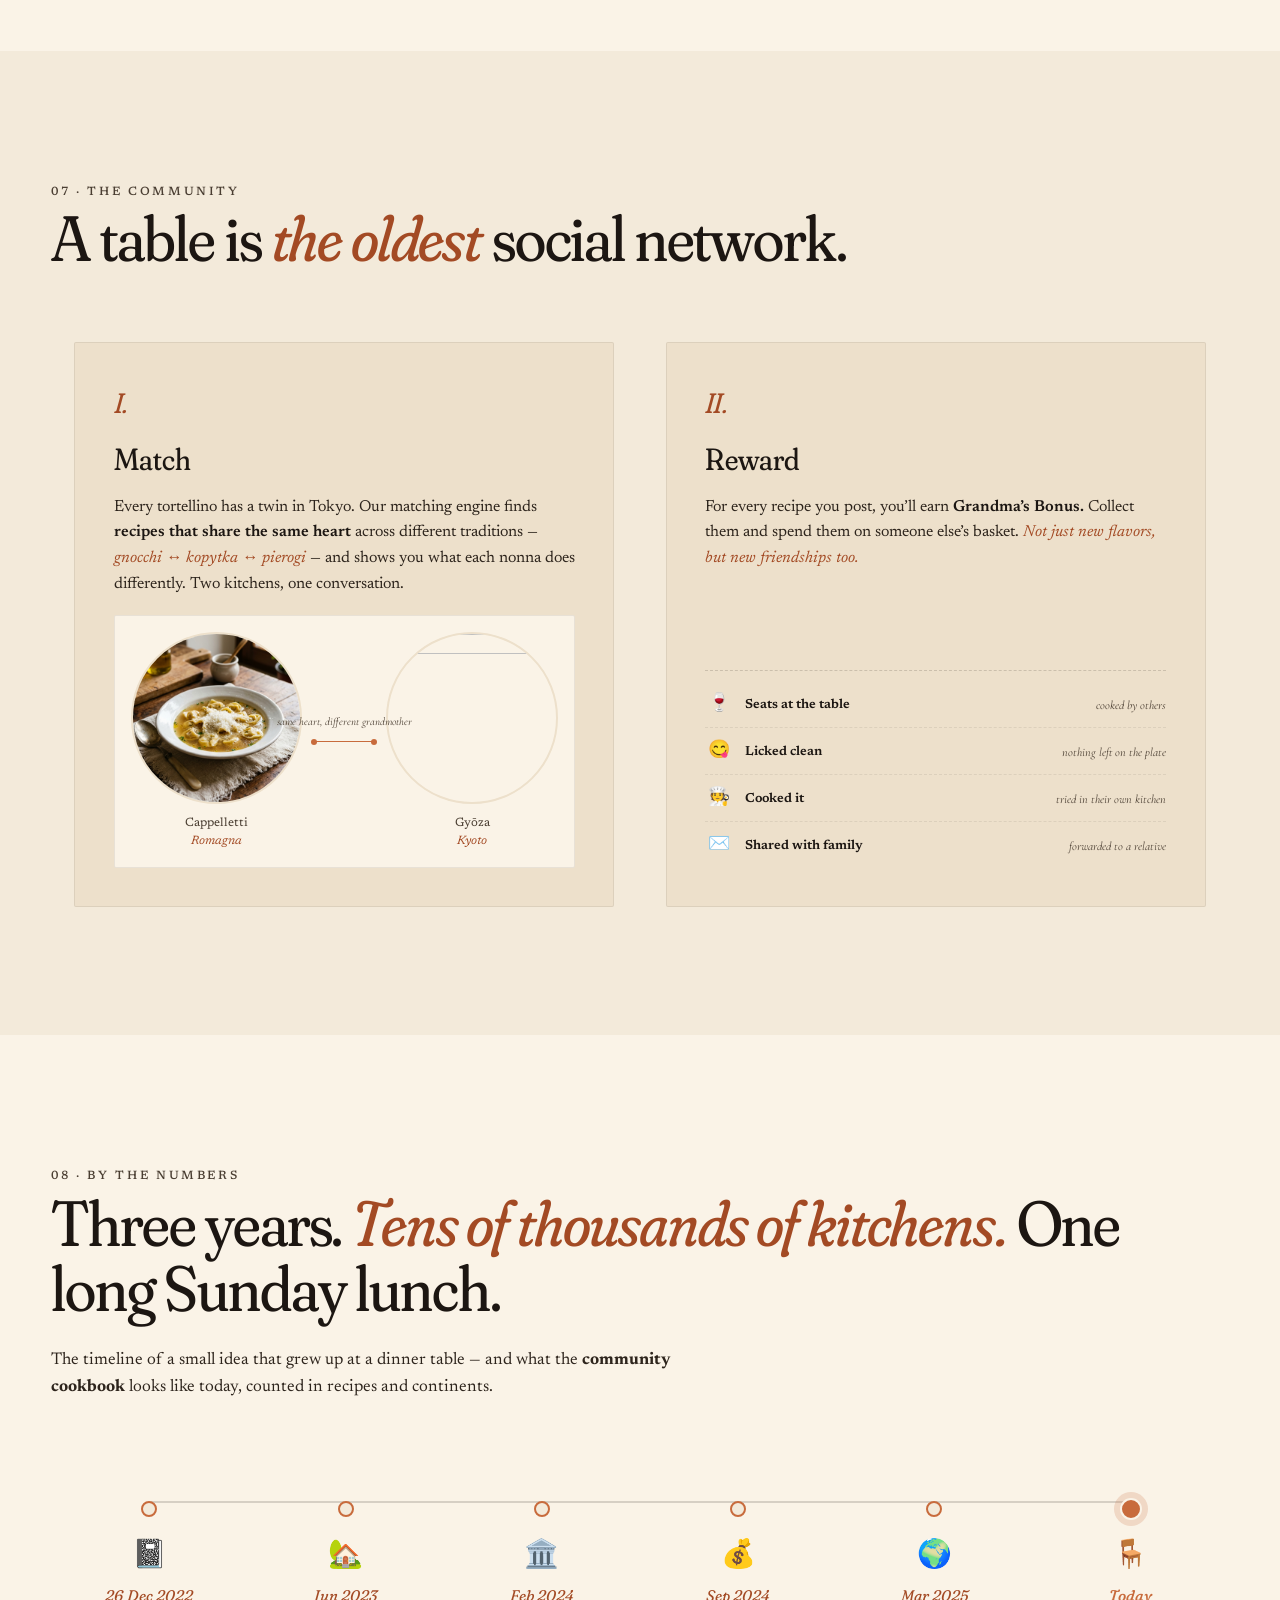
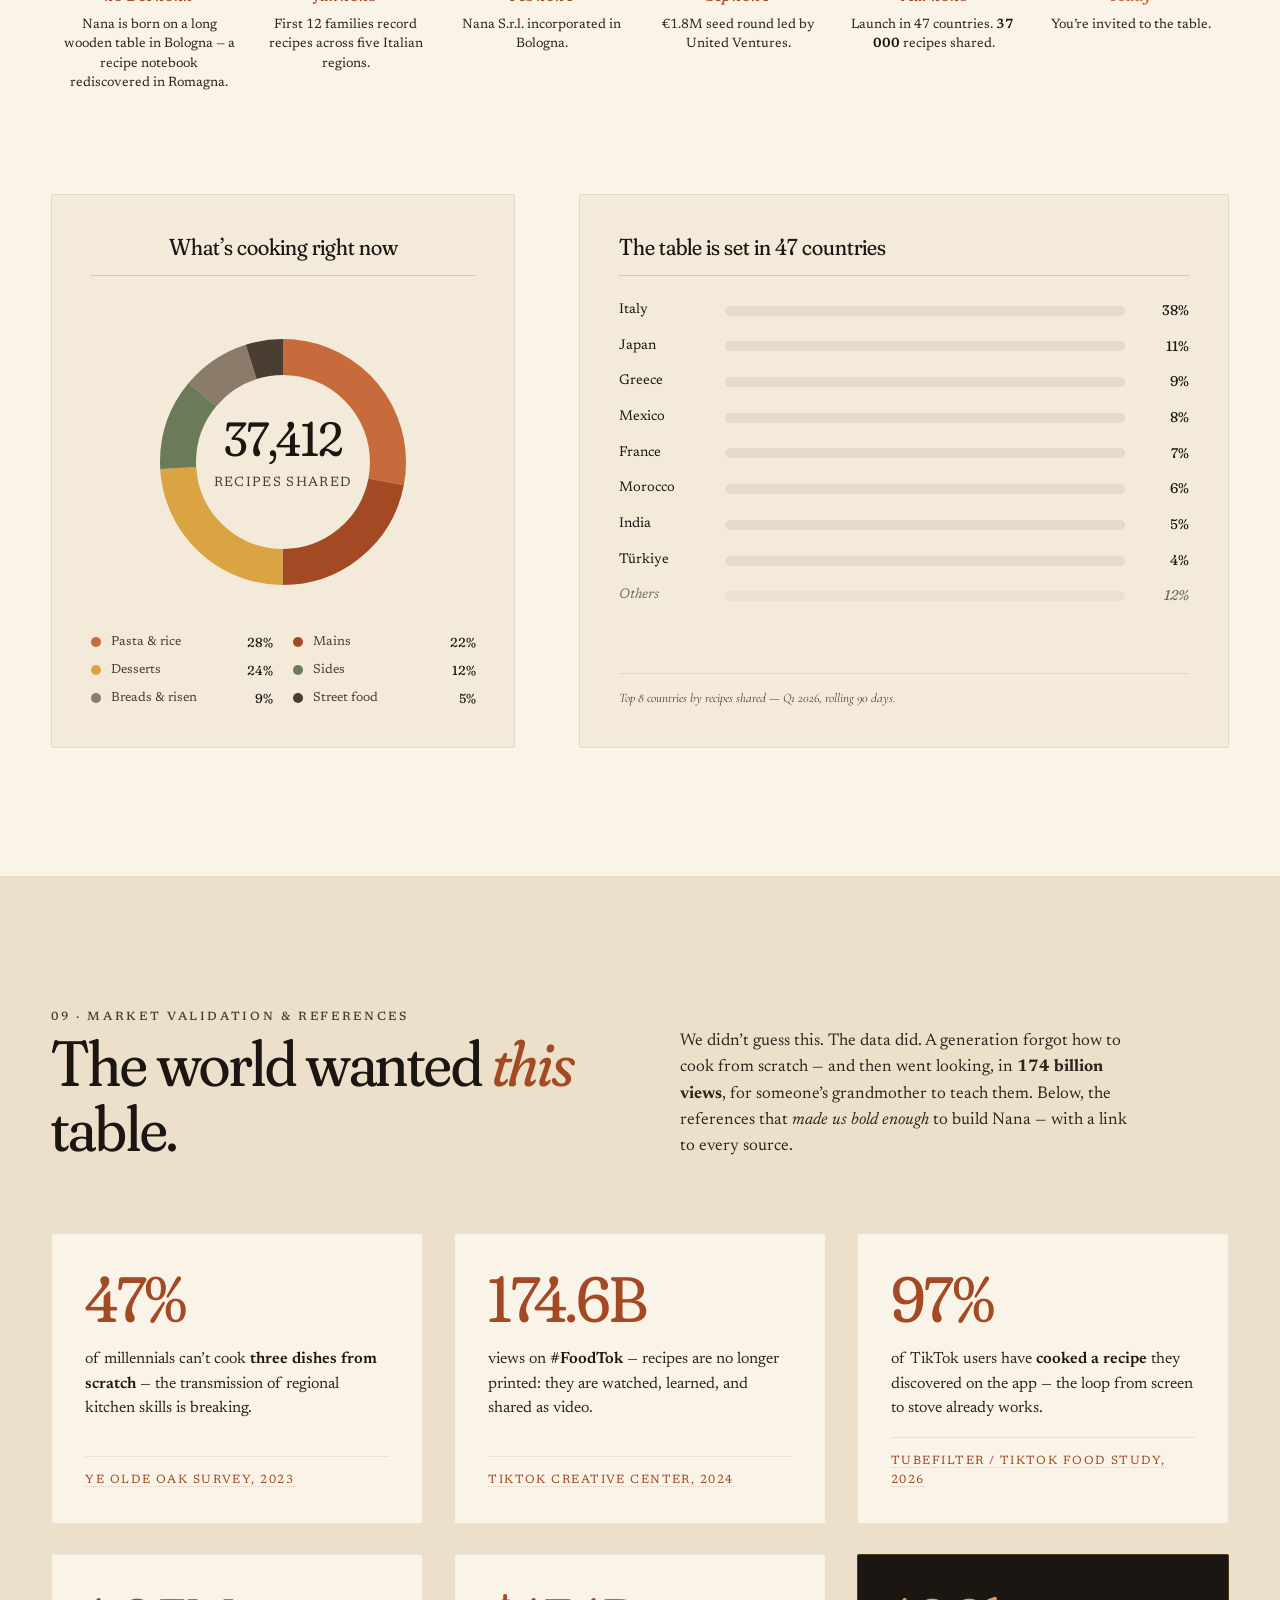
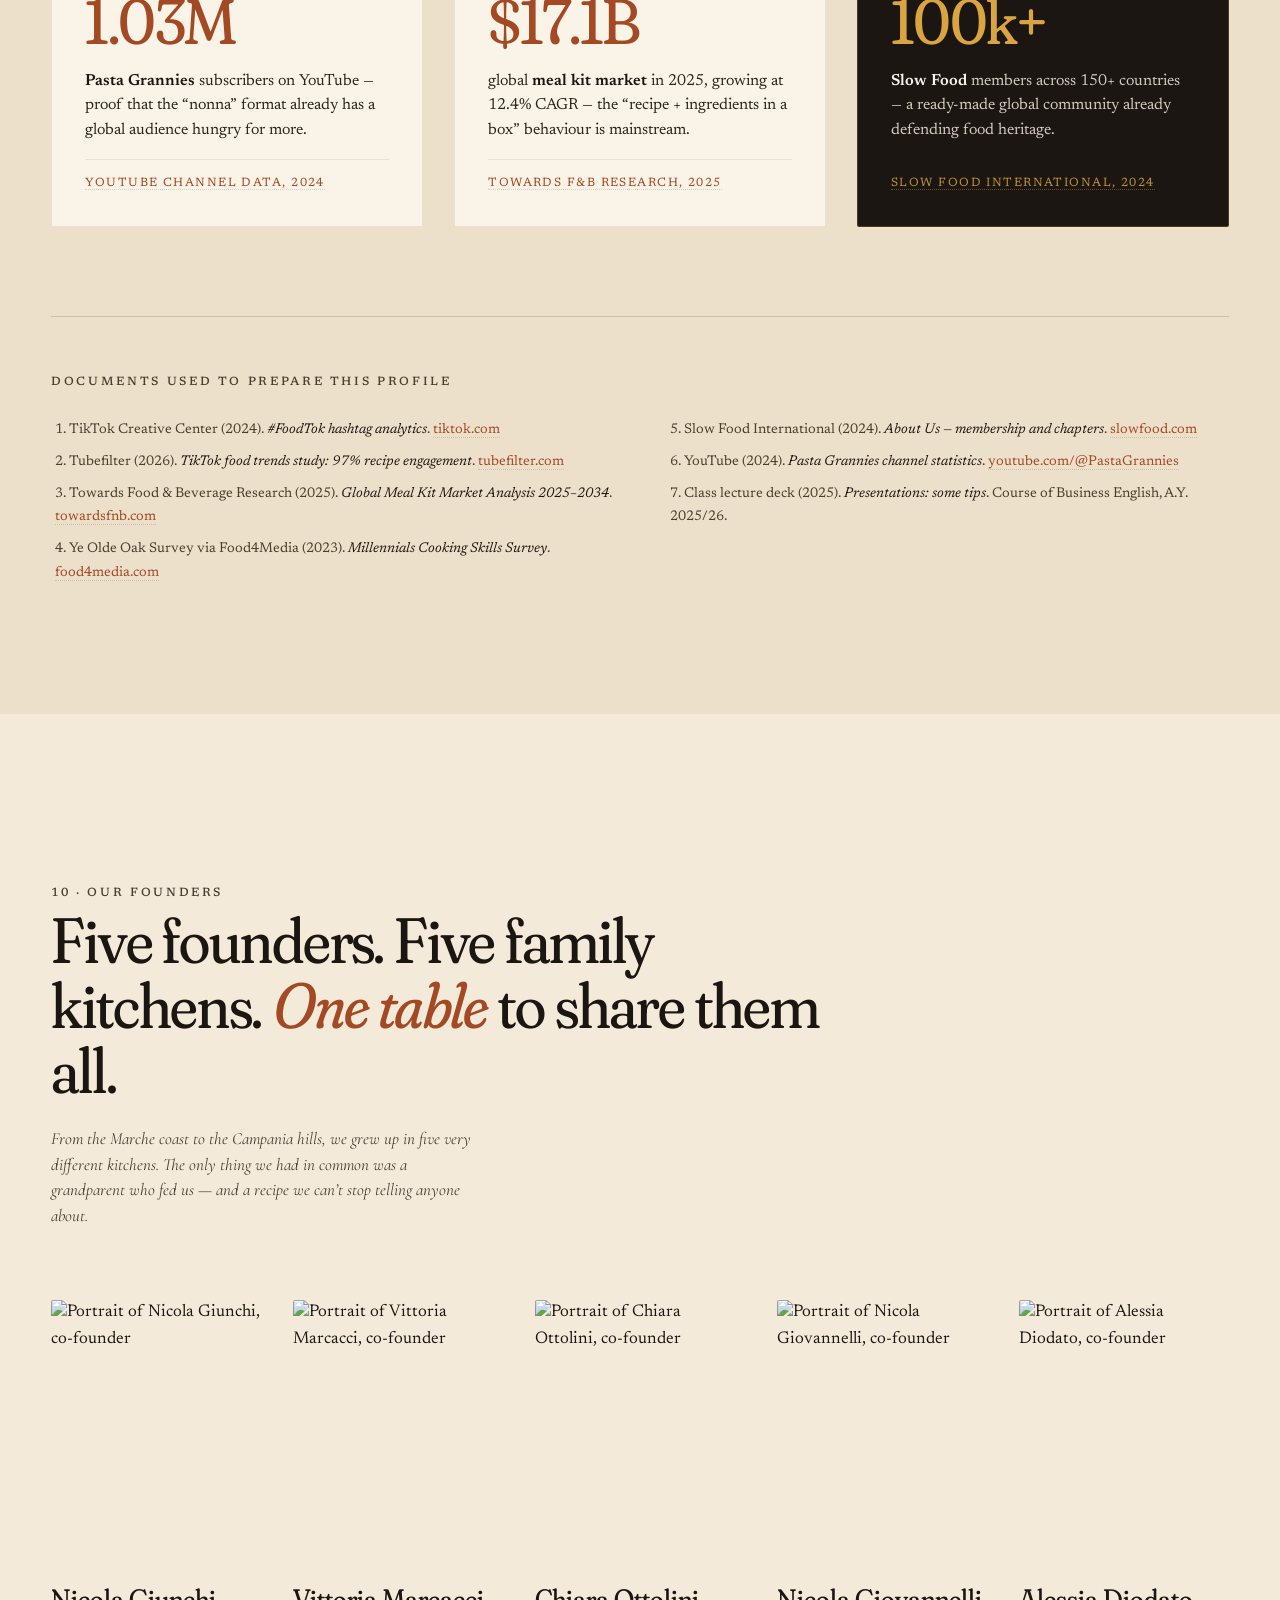
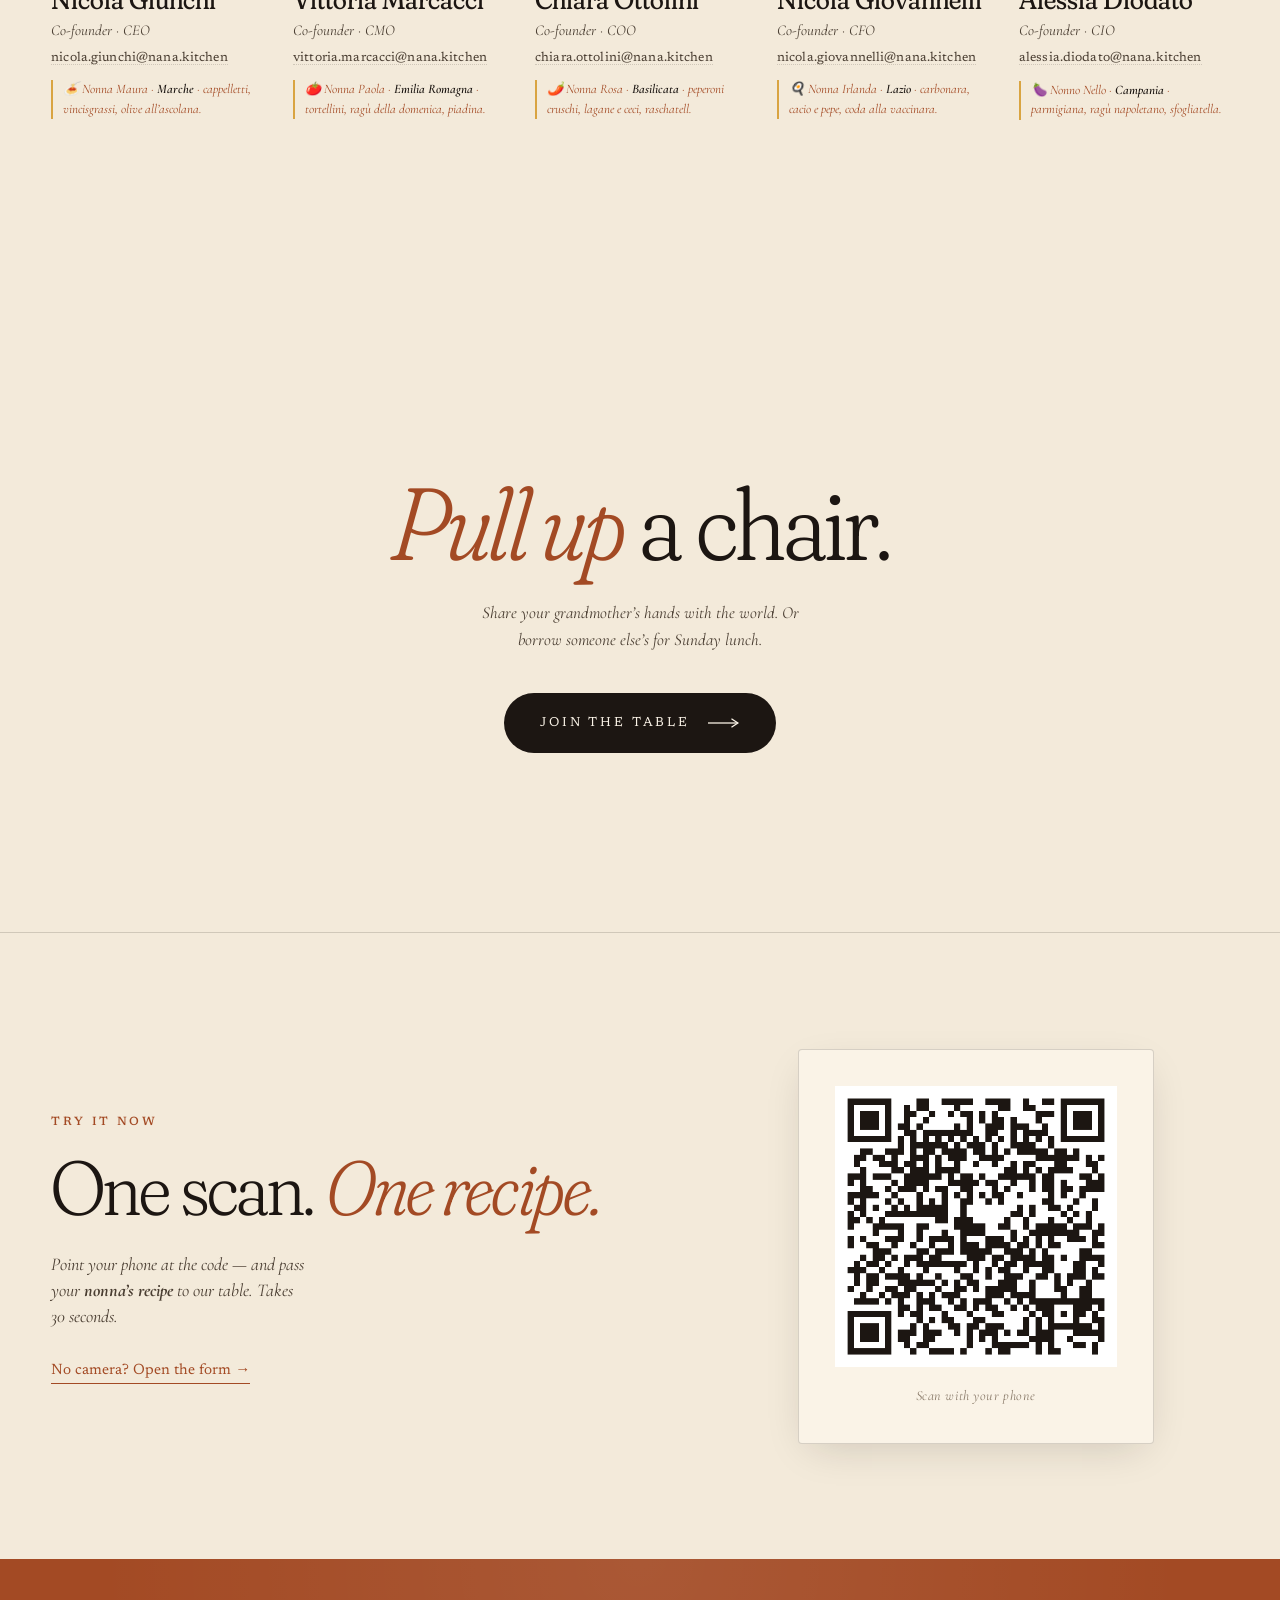
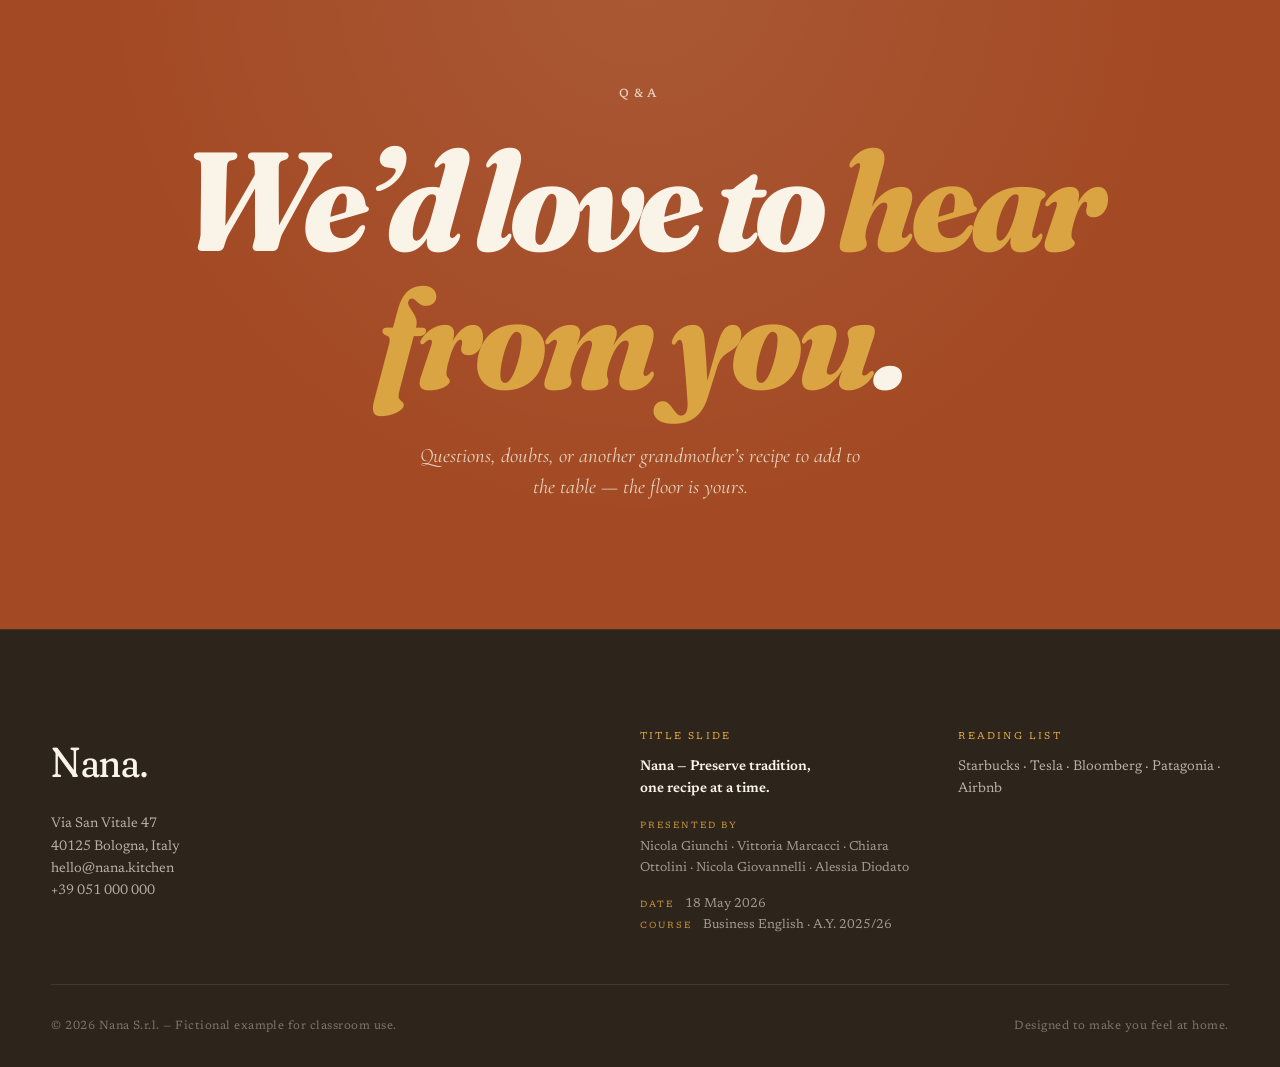
==== commit 5a742380: "Site UI pass for big-screen classroom presentation Three coordinated changes for projection on a meg" ====
--- a/index.html
+++ b/index.html
@@ -85,22 +85,22 @@
 <!-- MARQUEE -->
 <div class="marquee" aria-label="Partners and press">
   <div class="marquee__track">
-    <span>Slow Food</span><span>&bull;</span>
-    <span>UNESCO Heritage</span><span>&bull;</span>
-    <span>Financial Times</span><span>&bull;</span>
-    <span>Monocle</span><span>&bull;</span>
-    <span>United Ventures</span><span>&bull;</span>
-    <span>La Repubblica</span><span>&bull;</span>
-    <span>Kinfolk</span><span>&bull;</span>
-    <span>Gambero Rosso</span><span>&bull;</span>
-    <span>Slow Food</span><span>&bull;</span>
-    <span>UNESCO Heritage</span><span>&bull;</span>
-    <span>Financial Times</span><span>&bull;</span>
-    <span>Monocle</span><span>&bull;</span>
-    <span>United Ventures</span><span>&bull;</span>
-    <span>La Repubblica</span><span>&bull;</span>
-    <span>Kinfolk</span><span>&bull;</span>
-    <span>Gambero Rosso</span><span>&bull;</span>
+    <span class="brand brand--slowfood">Slow Food</span><span class="brand__dot">&middot;</span>
+    <span class="brand brand--unesco">UNESCO</span><span class="brand__dot">&middot;</span>
+    <span class="brand brand--ft">Financial Times</span><span class="brand__dot">&middot;</span>
+    <span class="brand brand--monocle">MONOCLE</span><span class="brand__dot">&middot;</span>
+    <span class="brand brand--uv">United Ventures</span><span class="brand__dot">&middot;</span>
+    <span class="brand brand--repubblica">la Repubblica</span><span class="brand__dot">&middot;</span>
+    <span class="brand brand--kinfolk">KINFOLK</span><span class="brand__dot">&middot;</span>
+    <span class="brand brand--gambero">Gambero Rosso</span><span class="brand__dot">&middot;</span>
+    <span class="brand brand--slowfood">Slow Food</span><span class="brand__dot">&middot;</span>
+    <span class="brand brand--unesco">UNESCO</span><span class="brand__dot">&middot;</span>
+    <span class="brand brand--ft">Financial Times</span><span class="brand__dot">&middot;</span>
+    <span class="brand brand--monocle">MONOCLE</span><span class="brand__dot">&middot;</span>
+    <span class="brand brand--uv">United Ventures</span><span class="brand__dot">&middot;</span>
+    <span class="brand brand--repubblica">la Repubblica</span><span class="brand__dot">&middot;</span>
+    <span class="brand brand--kinfolk">KINFOLK</span><span class="brand__dot">&middot;</span>
+    <span class="brand brand--gambero">Gambero Rosso</span><span class="brand__dot">&middot;</span>
   </div>
 </div>
 
@@ -587,137 +587,6 @@
   <p class="qa__sub">Questions, doubts, or another grandmother&rsquo;s recipe to add to the table &mdash; the floor is yours.</p>
 </section>
 
-<!-- =============================== -->
-<!-- DIDACTIC DEBRIEF  -->
-<!-- =============================== -->
-<section class="debrief" id="debrief">
-  <div class="debrief__intro">
-    <p class="eyebrow eyebrow--dark">11 &middot; Classroom debrief</p>
-    <h2 class="section-title section-title--dark">
-      How this profile follows <em>the rules</em>.
-    </h2>
-    <p class="debrief__lede">
-      Below &mdash; a guided tour of every rule from the course slides and where we applied it.
-      Use this as a checklist when you build your own company profile.
-    </p>
-  </div>
-
-  <div class="debrief__grid">
-
-    <article class="rule">
-      <header>
-        <span class="rule__tag">Company Profile &middot; Content</span>
-        <h3>Must-have information</h3>
-      </header>
-      <ul class="rule__check">
-        <li><strong>Company name</strong> &rarr; <em>Nana S.r.l.</em> &middot; brand: <em>Nana</em> (hero + nav)</li>
-        <li><strong>Physical address</strong> &rarr; <em>Bologna, Italy</em> (story + footer)</li>
-        <li><strong>Established date</strong> &rarr; <em>26 December 2022</em> (timeline)</li>
-        <li><strong>Contact info</strong> &rarr; CTA + footer</li>
-        <li><strong>Sector</strong> &rarr; <em>The community cookbook</em> (hero meta)</li>
-      </ul>
-    </article>
-
-    <article class="rule">
-      <header>
-        <span class="rule__tag">Mission vs Vision</span>
-        <h3>Clear separation, K.I.S.S. applied</h3>
-      </header>
-      <p><strong>Mission</strong> (what we do, how, why): <em>&ldquo;to feel at home with your grandmother, anywhere in the world.&rdquo;</em> &mdash; one sentence, warm, plausible, inspirational.</p>
-      <p><strong>Vision</strong> (where we want the world to be): <em>&ldquo;a world where every kitchen holds a grandmother, and every grandchild has a thousand.&rdquo;</em> &mdash; one sentence, ambitious, unique to us.</p>
-    </article>
-
-    <article class="rule">
-      <header>
-        <span class="rule__tag">Strong action words</span>
-        <h3>Verbs that work</h3>
-      </header>
-      <p>We deliberately avoided weak verbs (<em>make, do, help</em>). We used:</p>
-      <div class="chipline">
-        <span>Record</span><span>Upload</span><span>Share</span><span>Taste</span>
-        <span>Match</span><span>Meet</span><span>Reward</span><span>Travel</span>
-      </div>
-    </article>
-
-    <article class="rule">
-      <header>
-        <span class="rule__tag">Impressive nouns</span>
-        <h3>Identity positioning</h3>
-      </header>
-      <p>We never call Nana <em>&ldquo;a service&rdquo;</em> or <em>&ldquo;a platform.&rdquo;</em> We use identity nouns: <strong>the community cookbook</strong>, <strong>a table that travels</strong>, <strong>a passport for Sunday lunch</strong>. These claim a category of one.</p>
-    </article>
-
-    <article class="rule">
-      <header>
-        <span class="rule__tag">Comparatives &amp; superlatives</span>
-        <h3>Differentiation, with dignity</h3>
-      </header>
-      <p><em>&ldquo;The warmest Italian startup of the decade &mdash; and somehow, the most global.&rdquo;</em> (press)</p>
-      <p><em>&ldquo;A table is the oldest social network.&rdquo;</em> (community section)</p>
-    </article>
-
-    <article class="rule">
-      <header>
-        <span class="rule__tag">Storytelling</span>
-        <h3>Begin with a person, not a product</h3>
-      </header>
-      <p>The profile opens with five friends around a table in Bologna and a yellowed recipe notebook from Romagna &mdash; a <strong>concrete, human origin story</strong>. Only <em>after</em> the story do we talk about the company. This is the Starbucks and Tesla template.</p>
-    </article>
-
-    <article class="rule">
-      <header>
-        <span class="rule__tag">Charts &amp; facts</span>
-        <h3>Concrete, specific, visual</h3>
-      </header>
-      <ul class="rule__check">
-        <li>Timeline &rarr; five years, six milestones, one arrow (at the end of the page)</li>
-        <li>Donut chart &rarr; recipe categories live in the community cookbook</li>
-        <li>Horizontal bars &rarr; top 8 countries sharing recipes</li>
-        <li>Numbers embedded in cards: <em>seats at the table</em>, <em>licked clean</em></li>
-      </ul>
-      <p class="rule__note">Rule: <em>the audience doesn&rsquo;t care what you sell until they believe in your brand &mdash; charts make brands believable faster than paragraphs.</em></p>
-    </article>
-
-    <article class="rule">
-      <header>
-        <span class="rule__tag">The 7 C&rsquo;s of Communication</span>
-        <h3>Applied, one by one</h3>
-      </header>
-      <ol class="seven">
-        <li><strong>Clear</strong> &mdash; one idea per section, one sentence per idea.</li>
-        <li><strong>Correct</strong> &mdash; consistent register, native-level editing.</li>
-        <li><strong>Complete</strong> &mdash; Story / Mission / Vision / How / Recipes / Community / Team / Trust / Numbers / CTA.</li>
-        <li><strong>Concrete</strong> &mdash; cappelletti, not &ldquo;pasta products.&rdquo; Bologna, not &ldquo;Europe.&rdquo;</li>
-        <li><strong>Concise</strong> &mdash; no paragraph longer than four lines.</li>
-        <li><strong>Consideration</strong> &mdash; warm tone for a warm audience (families, grandchildren).</li>
-        <li><strong>Courteous</strong> &mdash; we never mock other traditions; every nonna is welcome.</li>
-      </ol>
-    </article>
-
-    <article class="rule">
-      <header>
-        <span class="rule__tag">Company culture vibe</span>
-        <h3>Warm, generous, human</h3>
-      </header>
-      <p>Chosen culture adjectives: <strong>Hospitality, Reciprocity, Craft, Belonging.</strong> Tone: <em>mature and reassuring, like a Sunday lunch &mdash; not funky or tech-bro</em>. Palette and typography follow: terracotta + cream, editorial serif, no gradients, no emojis in the marketing copy.</p>
-    </article>
-
-    <article class="rule">
-      <header>
-        <span class="rule__tag">Public speaking reminders</span>
-        <h3>For the live presentation</h3>
-      </header>
-      <ul class="rule__check">
-        <li><strong>55% body, 38% voice, 7% words</strong> &mdash; deliver the warmth first.</li>
-        <li><strong>Repeat the key idea 3 times:</strong> <em>&ldquo;preserve tradition, one recipe at a time.&rdquo;</em></li>
-        <li><strong>Breathe on the dots.</strong> Pause after every mission/vision line.</li>
-        <li><strong>K.I.S.S.</strong> &mdash; never read a bullet. Speak <em>to</em> people, not <em>at</em> slides.</li>
-        <li>Three key ideas max: <em>story, mission, community</em>. Everything else is backup.</li>
-      </ul>
-    </article>
-  </div>
-</section>
-
 <!-- FOOTER -->
 <footer class="foot">
   <div class="foot__grid">
--- a/styles.css
+++ b/styles.css
@@ -106,7 +106,7 @@
 .big-type {
   font-family: var(--ff-display);
   font-weight: 300;
-  font-size: clamp(50px, 8.5vw, 148px);
+  font-size: clamp(64px, 8.5vw, 148px);
   line-height: .94;
   letter-spacing: -0.028em;
   font-variation-settings: "SOFT" 90, "WONK" 1, "opsz" 144;
@@ -287,7 +287,7 @@
 }
 .meta__value {
   font-family: var(--ff-display);
-  font-size: clamp(15px, 1.2vw, 19px);
+  font-size: clamp(18px, 1.4vw, 22px);
   font-variation-settings: "SOFT" 100, "WONK" 1, "opsz" 30;
 }
 .hero__scroll {
@@ -305,28 +305,89 @@
   .hero__meta { grid-template-columns: 1fr; gap: 14px; padding-top: 18px; }
 }
 
-/* ---------- Marquee ---------- */
+/* ---------- Press marquee (partners + press wordmarks) ---------- */
 .marquee {
   border-top: 1px solid var(--line);
   border-bottom: 1px solid var(--line);
   overflow: hidden;
-  padding: 22px 0;
+  padding: clamp(22px, 2.4vw, 36px) 0;
   background: var(--cream-deep);
 }
 .marquee__track {
-  display: flex; gap: 36px;
+  display: flex;
+  align-items: center;
+  gap: clamp(40px, 4vw, 72px);
   white-space: nowrap;
-  font-family: var(--ff-display);
-  font-weight: 300;
-  font-size: clamp(20px, 2.2vw, 34px);
-  font-style: italic;
-  color: var(--ink-soft);
-  animation: marquee 38s linear infinite;
-  font-variation-settings: "SOFT" 100, "WONK" 1, "opsz" 144;
-}
-.marquee__track span { flex-shrink: 0; }
+  animation: marquee 60s linear infinite;
+  will-change: transform;
+}
+.marquee__track > span { flex-shrink: 0; }
 @keyframes marquee {
   to { transform: translateX(-50%); }
+}
+
+.brand {
+  font-size: clamp(22px, 2.4vw, 38px);
+  line-height: 1;
+  color: var(--ink);
+}
+.brand__dot {
+  font-size: clamp(22px, 2.4vw, 38px);
+  color: var(--terracotta-2);
+  opacity: 0.5;
+}
+
+/* per-brand wordmark styling — each one evokes the brand's typographic identity */
+.brand--slowfood {
+  font-family: var(--ff-display);
+  font-weight: 400;
+  font-style: italic;
+  color: var(--terracotta-2);
+  font-variation-settings: "SOFT" 100, "WONK" 1, "opsz" 144;
+}
+.brand--unesco {
+  font-family: var(--ff-body);
+  font-weight: 700;
+  text-transform: uppercase;
+  letter-spacing: 0.18em;
+  font-size: clamp(20px, 2.1vw, 32px);
+}
+.brand--ft {
+  font-family: var(--ff-display);
+  font-weight: 400;
+  font-style: italic;
+  color: #a8635a;
+  font-variation-settings: "SOFT" 0, "WONK" 0, "opsz" 144;
+}
+.brand--monocle {
+  font-family: var(--ff-body);
+  font-weight: 600;
+  letter-spacing: 0.22em;
+  font-size: clamp(20px, 2.1vw, 32px);
+}
+.brand--uv {
+  font-family: var(--ff-body);
+  font-weight: 500;
+  letter-spacing: 0.02em;
+}
+.brand--repubblica {
+  font-family: var(--ff-display);
+  font-weight: 700;
+  font-style: italic;
+  font-variation-settings: "SOFT" 0, "WONK" 0, "opsz" 144;
+}
+.brand--kinfolk {
+  font-family: var(--ff-body);
+  font-weight: 300;
+  letter-spacing: 0.32em;
+  font-size: clamp(20px, 2.1vw, 32px);
+}
+.brand--gambero {
+  font-family: var(--ff-display);
+  font-weight: 500;
+  font-style: italic;
+  color: var(--terracotta);
+  font-variation-settings: "SOFT" 100, "WONK" 1, "opsz" 144;
 }
 
 /* ---------- Story ---------- */
@@ -582,8 +643,8 @@
   margin: 36px auto 0;
   font-family: var(--ff-accent);
   font-style: italic;
-  font-size: clamp(18px, 1.3vw, 22px);
-  color: var(--ink-soft);
+  font-size: clamp(20px, 1.5vw, 26px);
+  color: var(--ink-2);
 }
 
 /* ---------- How it works ---------- */
@@ -721,15 +782,15 @@
 .member h3 {
   font-family: var(--ff-display);
   font-weight: 400;
-  font-size: clamp(22px, 1.8vw, 28px);
+  font-size: clamp(26px, 2.2vw, 32px);
   line-height: 1.15;
   font-variation-settings: "SOFT" 100, "WONK" 1, "opsz" 144;
 }
 .member__role {
   font-family: var(--ff-accent);
   font-style: italic;
-  color: var(--terracotta-2);
-  font-size: 15px;
+  color: var(--ink-soft);
+  font-size: 17px;
   margin: 4px 0 6px !important;
 }
 .member__email {
@@ -867,130 +928,6 @@
 }
 .cta__button:hover { background: var(--terracotta-2); transform: translateY(-2px); }
 .cta__button svg { width: 32px; height: 12px; }
-
-/* ==========================================================================
-   DEBRIEF — classroom section (inverted theme)
-   ========================================================================== */
-.debrief {
-  background: var(--ink);
-  color: var(--paper);
-  padding: clamp(100px, 12vw, 180px) var(--pad);
-  border-top: 1px solid rgba(243,234,218,.08);
-}
-.debrief__intro {
-  max-width: 80ch;
-  margin-bottom: 80px;
-}
-.debrief__intro .section-title { margin-top: 18px; }
-.debrief__lede {
-  margin-top: 28px;
-  font-family: var(--ff-accent);
-  font-style: italic;
-  font-size: clamp(18px, 1.4vw, 22px);
-  line-height: 1.5;
-  color: rgba(243,234,218,.7);
-  max-width: 60ch;
-}
-
-.debrief__grid {
-  display: grid;
-  grid-template-columns: repeat(auto-fit, minmax(320px, 1fr));
-  gap: 32px;
-  max-width: var(--max);
-  margin: 0 auto;
-}
-
-.rule {
-  padding: 36px 32px;
-  background: rgba(243,234,218,.03);
-  border: 1px solid rgba(243,234,218,.1);
-  border-radius: var(--radius);
-  transition: background .3s var(--ease-out), border-color .3s var(--ease-out);
-}
-.rule:hover {
-  background: rgba(200,107,60,.06);
-  border-color: rgba(200,107,60,.35);
-}
-.rule header { margin-bottom: 20px; }
-.rule__tag {
-  display: inline-block;
-  font-family: var(--ff-body);
-  font-size: 10px;
-  letter-spacing: .22em;
-  text-transform: uppercase;
-  color: var(--ochre);
-  margin-bottom: 14px;
-  padding: 4px 10px;
-  border: 1px solid rgba(217,164,65,.4);
-  border-radius: 999px;
-}
-.rule h3 {
-  font-family: var(--ff-display);
-  font-weight: 400;
-  font-size: clamp(22px, 2vw, 28px);
-  line-height: 1.15;
-  color: var(--paper);
-  font-variation-settings: "SOFT" 100, "WONK" 1, "opsz" 144;
-}
-.rule p {
-  font-family: var(--ff-body);
-  font-size: 15px;
-  line-height: 1.6;
-  color: rgba(243,234,218,.78);
-  margin-bottom: 12px;
-}
-.rule strong { color: var(--paper); font-weight: 600; }
-.rule em { color: var(--ochre); font-style: italic; }
-.rule__check li {
-  padding: 8px 0;
-  border-bottom: 1px dashed rgba(243,234,218,.12);
-  font-size: 14px;
-  color: rgba(243,234,218,.78);
-  line-height: 1.5;
-}
-.rule__check li:last-child { border-bottom: 0; }
-.rule__note {
-  margin-top: 16px;
-  padding-top: 16px;
-  border-top: 1px solid rgba(243,234,218,.1);
-  font-size: 13px !important;
-  font-style: italic;
-  color: rgba(243,234,218,.55) !important;
-}
-.chipline {
-  display: flex; flex-wrap: wrap; gap: 8px;
-  margin-top: 14px;
-}
-.chipline span {
-  padding: 8px 14px;
-  border: 1px solid rgba(200,107,60,.5);
-  border-radius: 999px;
-  font-family: var(--ff-display);
-  font-size: 14px;
-  color: var(--paper);
-  font-variation-settings: "SOFT" 100, "WONK" 1, "opsz" 30;
-}
-.seven { counter-reset: n; }
-.seven li {
-  padding: 10px 0 10px 40px;
-  position: relative;
-  border-bottom: 1px dashed rgba(243,234,218,.12);
-  font-size: 14px;
-  color: rgba(243,234,218,.78);
-  line-height: 1.5;
-  counter-increment: n;
-}
-.seven li:last-child { border-bottom: 0; }
-.seven li::before {
-  content: counter(n);
-  position: absolute;
-  left: 0; top: 10px;
-  font-family: var(--ff-display);
-  font-style: italic;
-  color: var(--ochre);
-  font-size: 18px;
-  font-variation-settings: "SOFT" 100, "WONK" 1, "opsz" 30;
-}
 
 /* ---------- Footer ---------- */
 .foot {
@@ -1105,7 +1042,7 @@
 }
 .chart__donut-num {
   font-family: var(--ff-display);
-  font-size: 22px;
+  font-size: 32px;
   font-weight: 400;
   fill: var(--ink);
   font-variation-settings: "SOFT" 90, "WONK" 1, "opsz" 144;
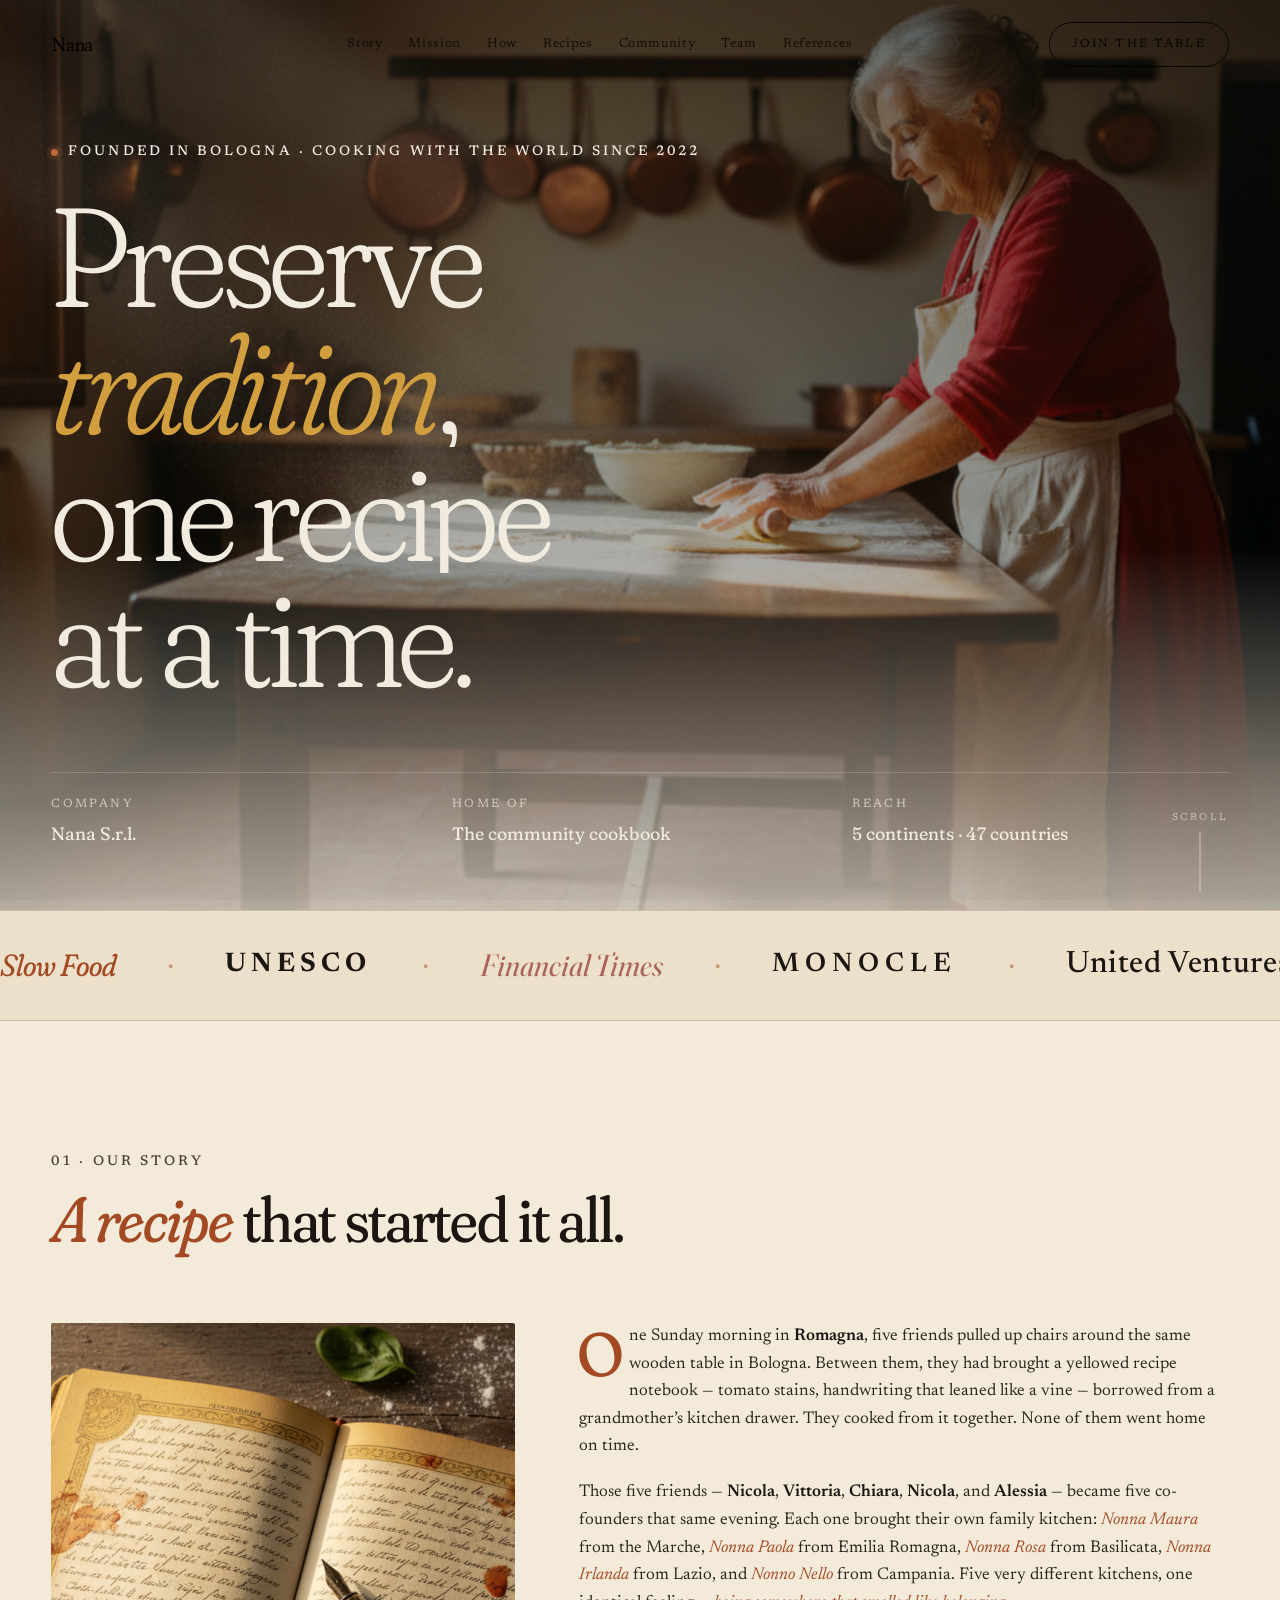
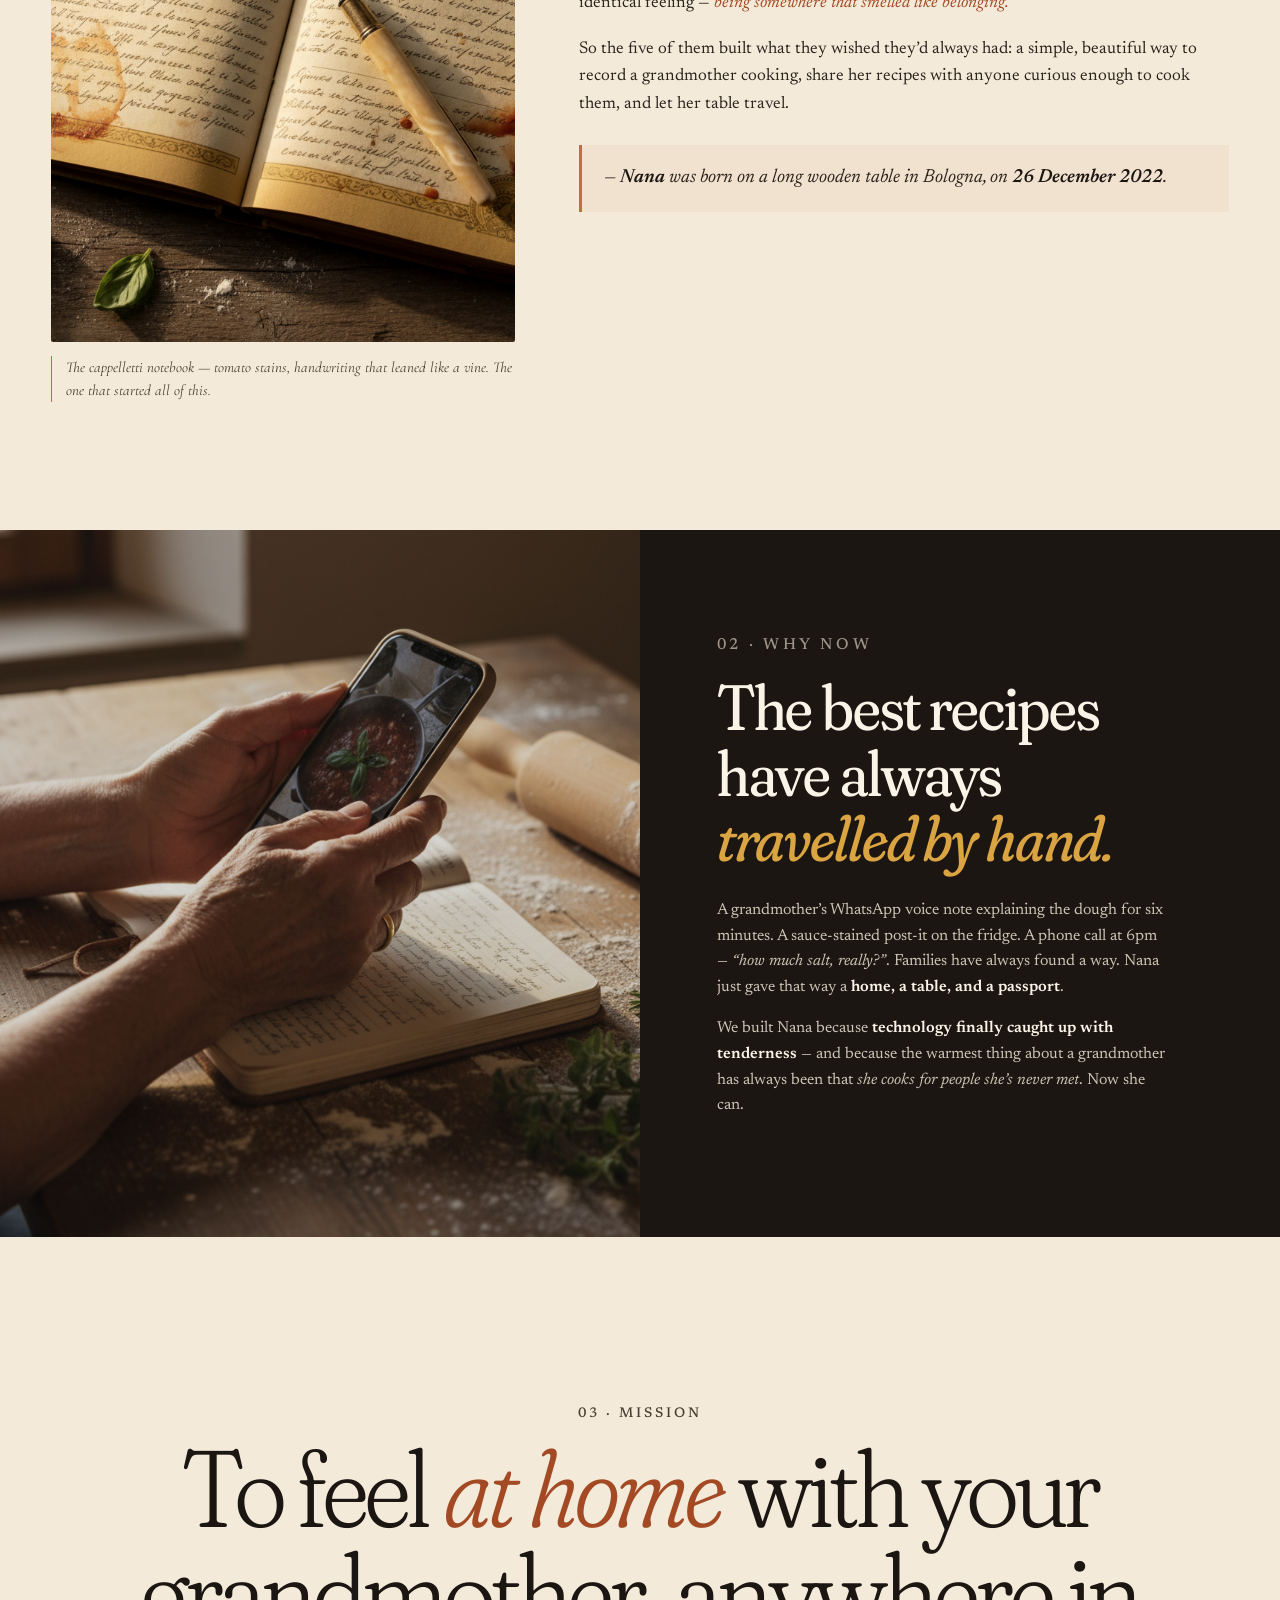
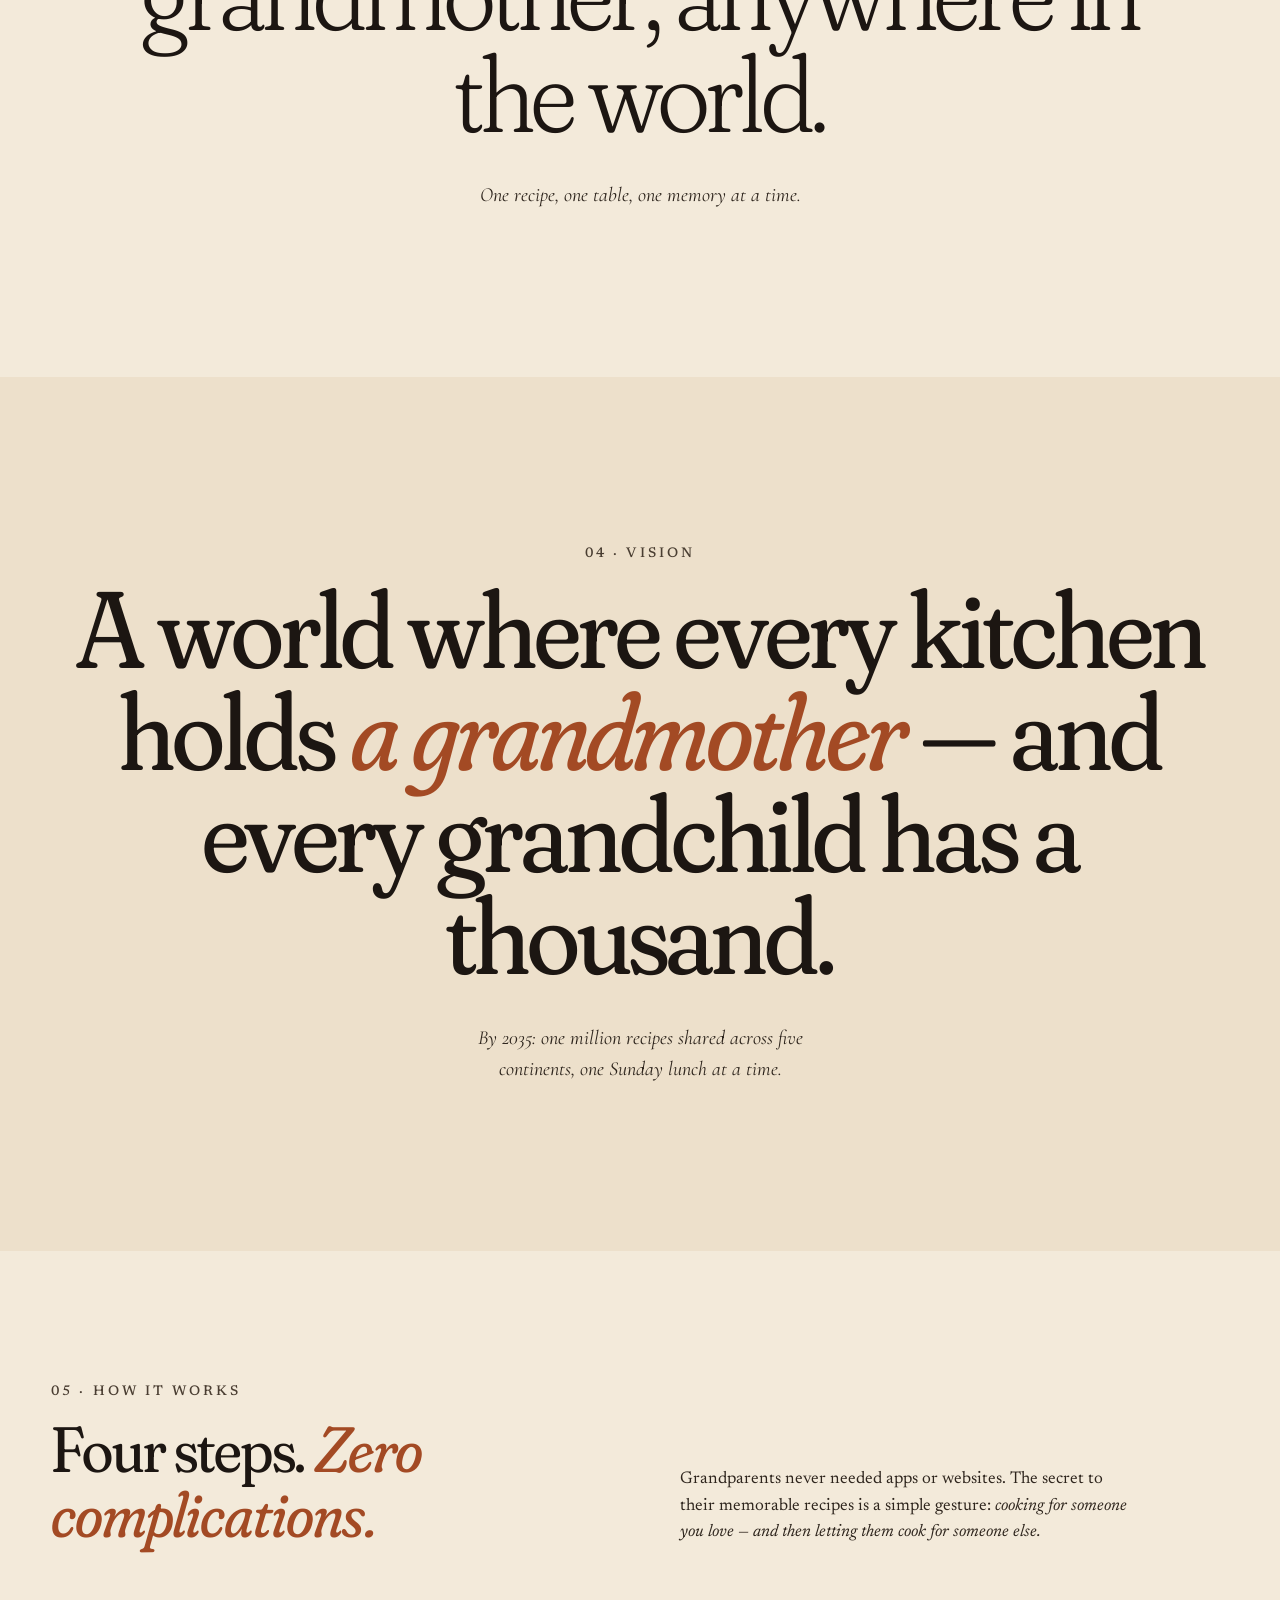
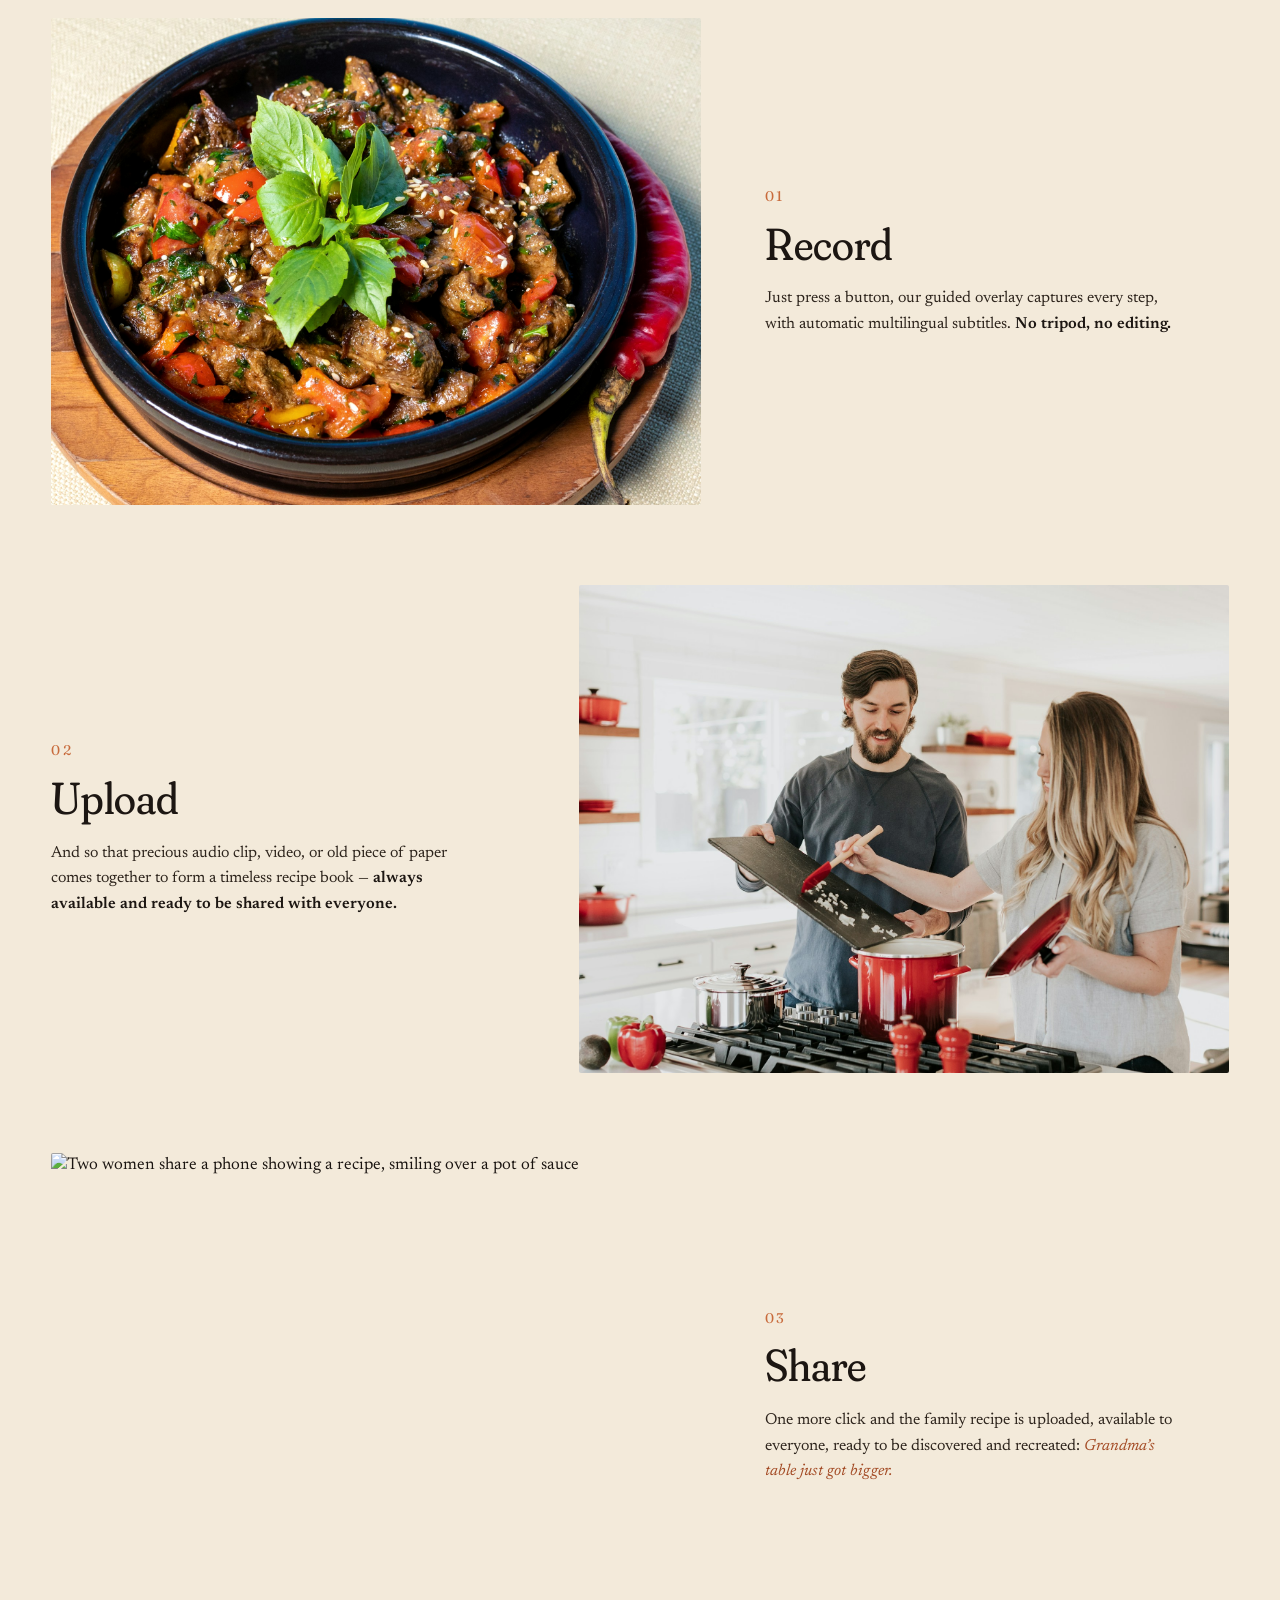
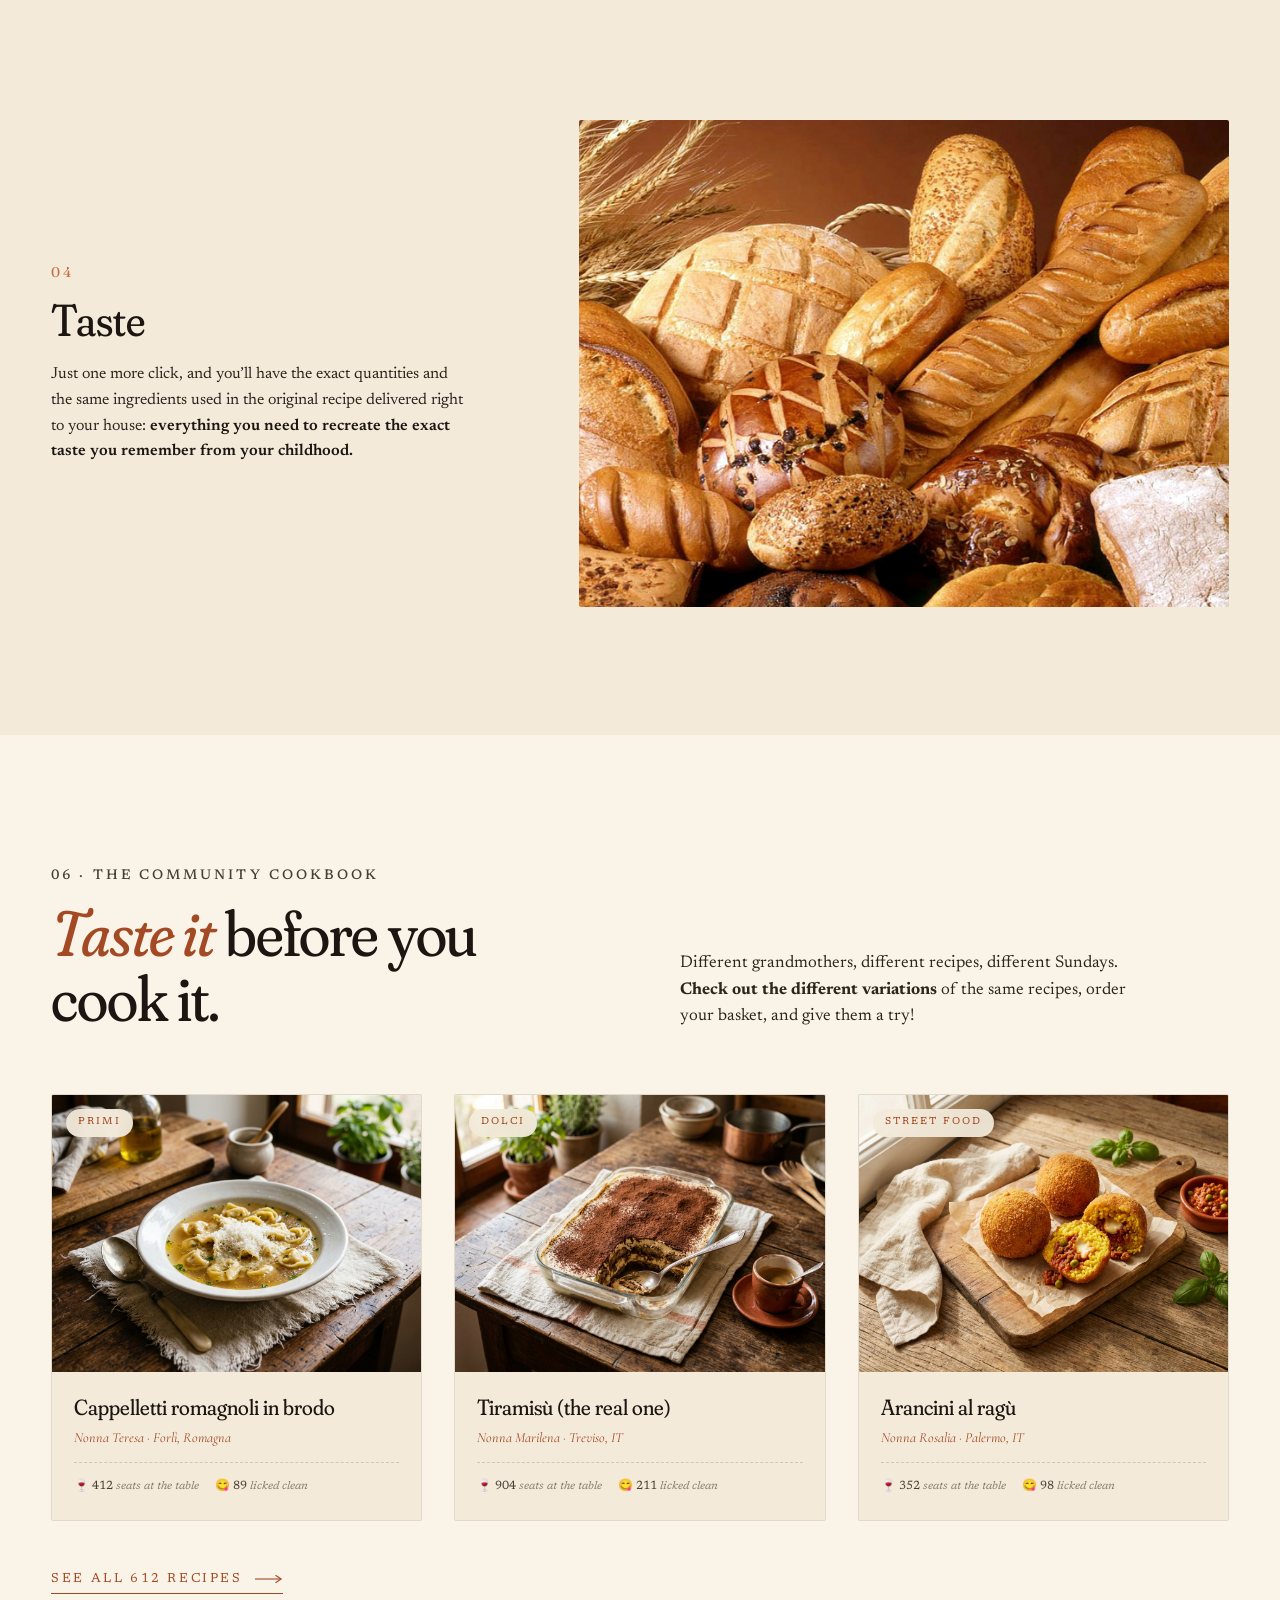
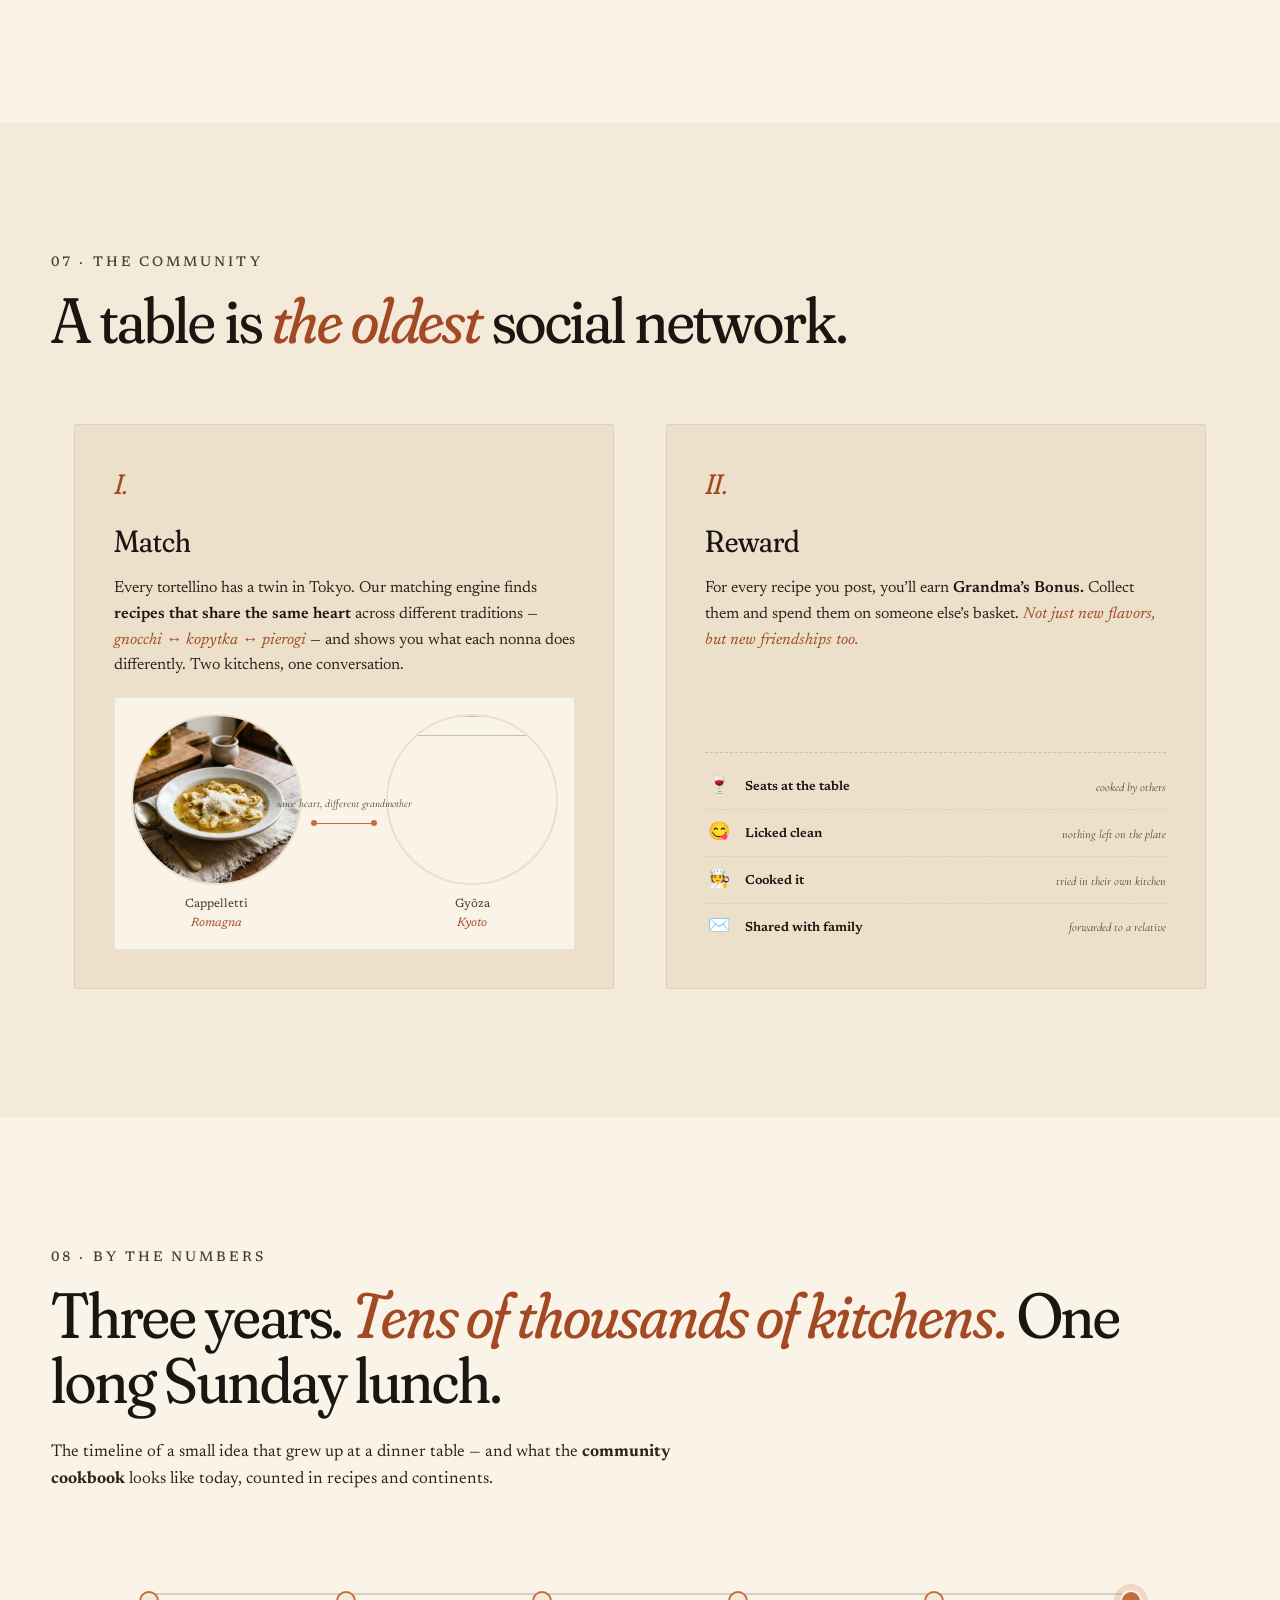
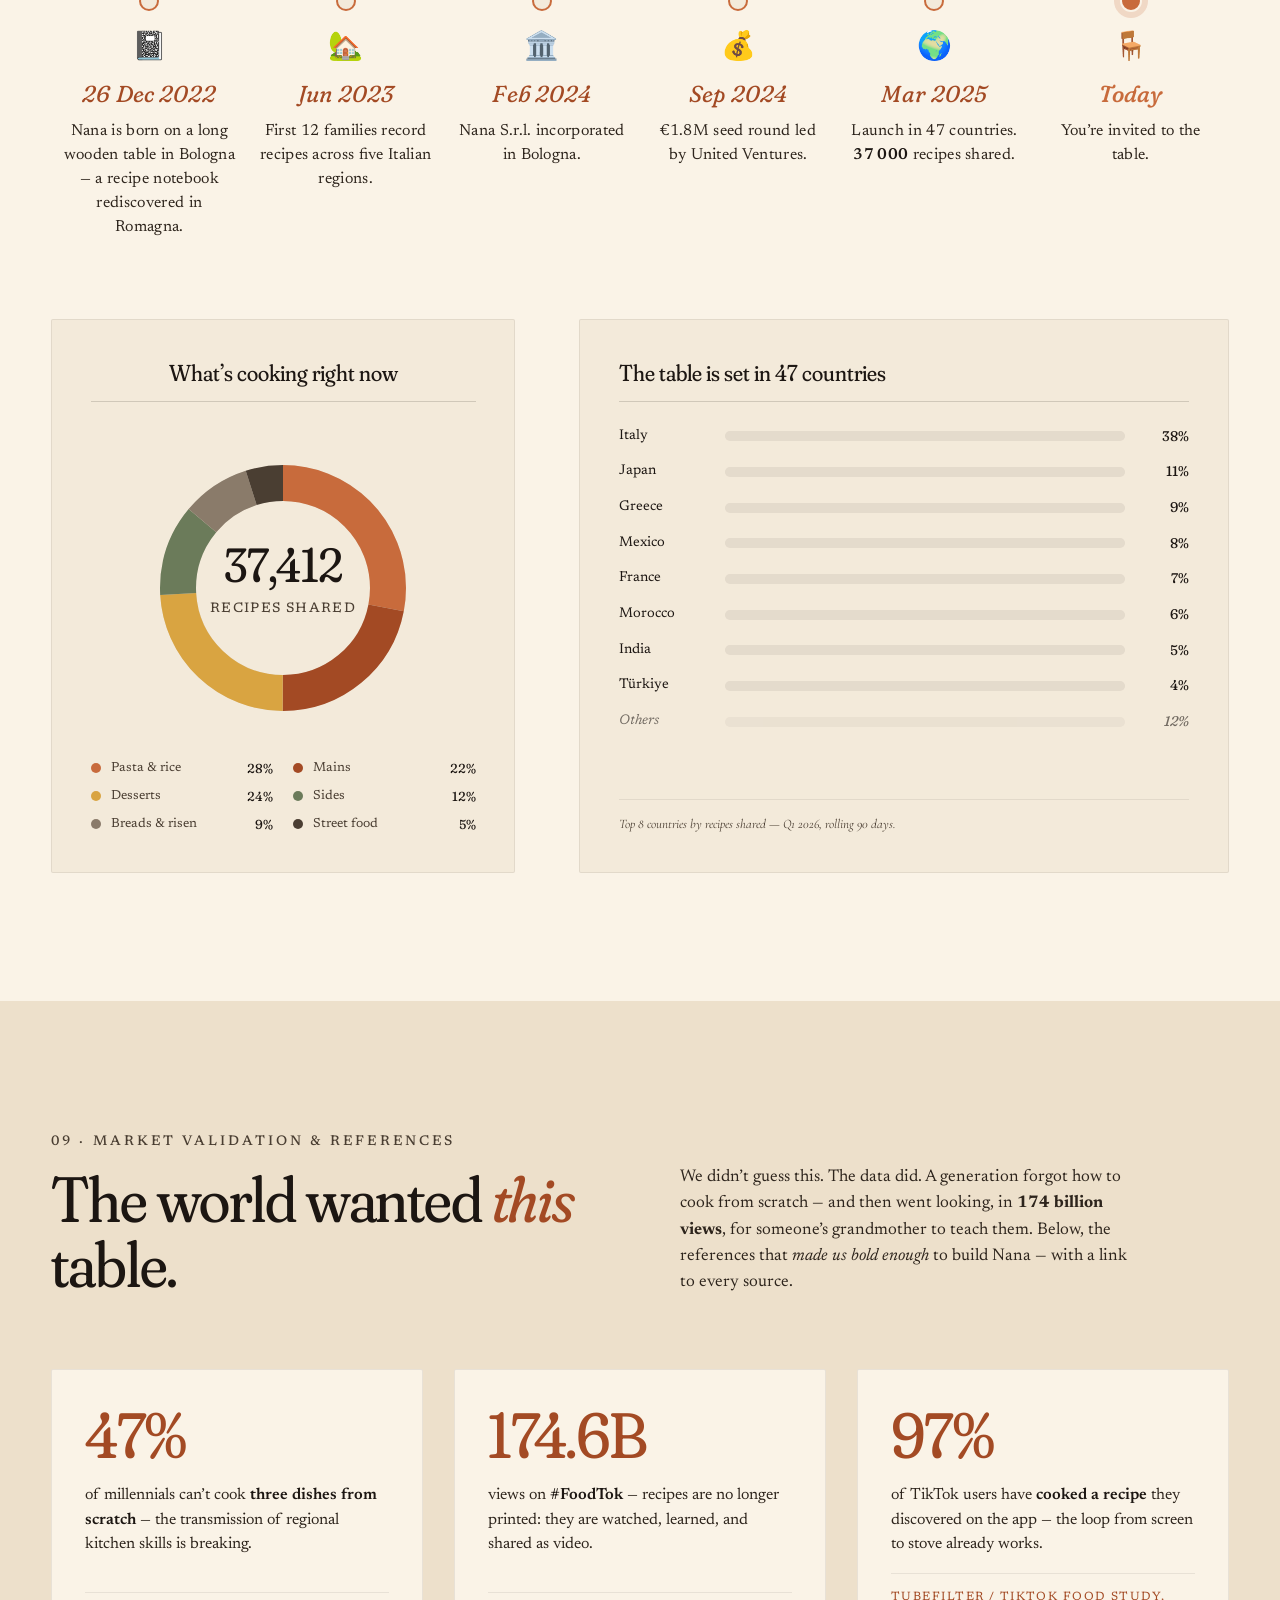
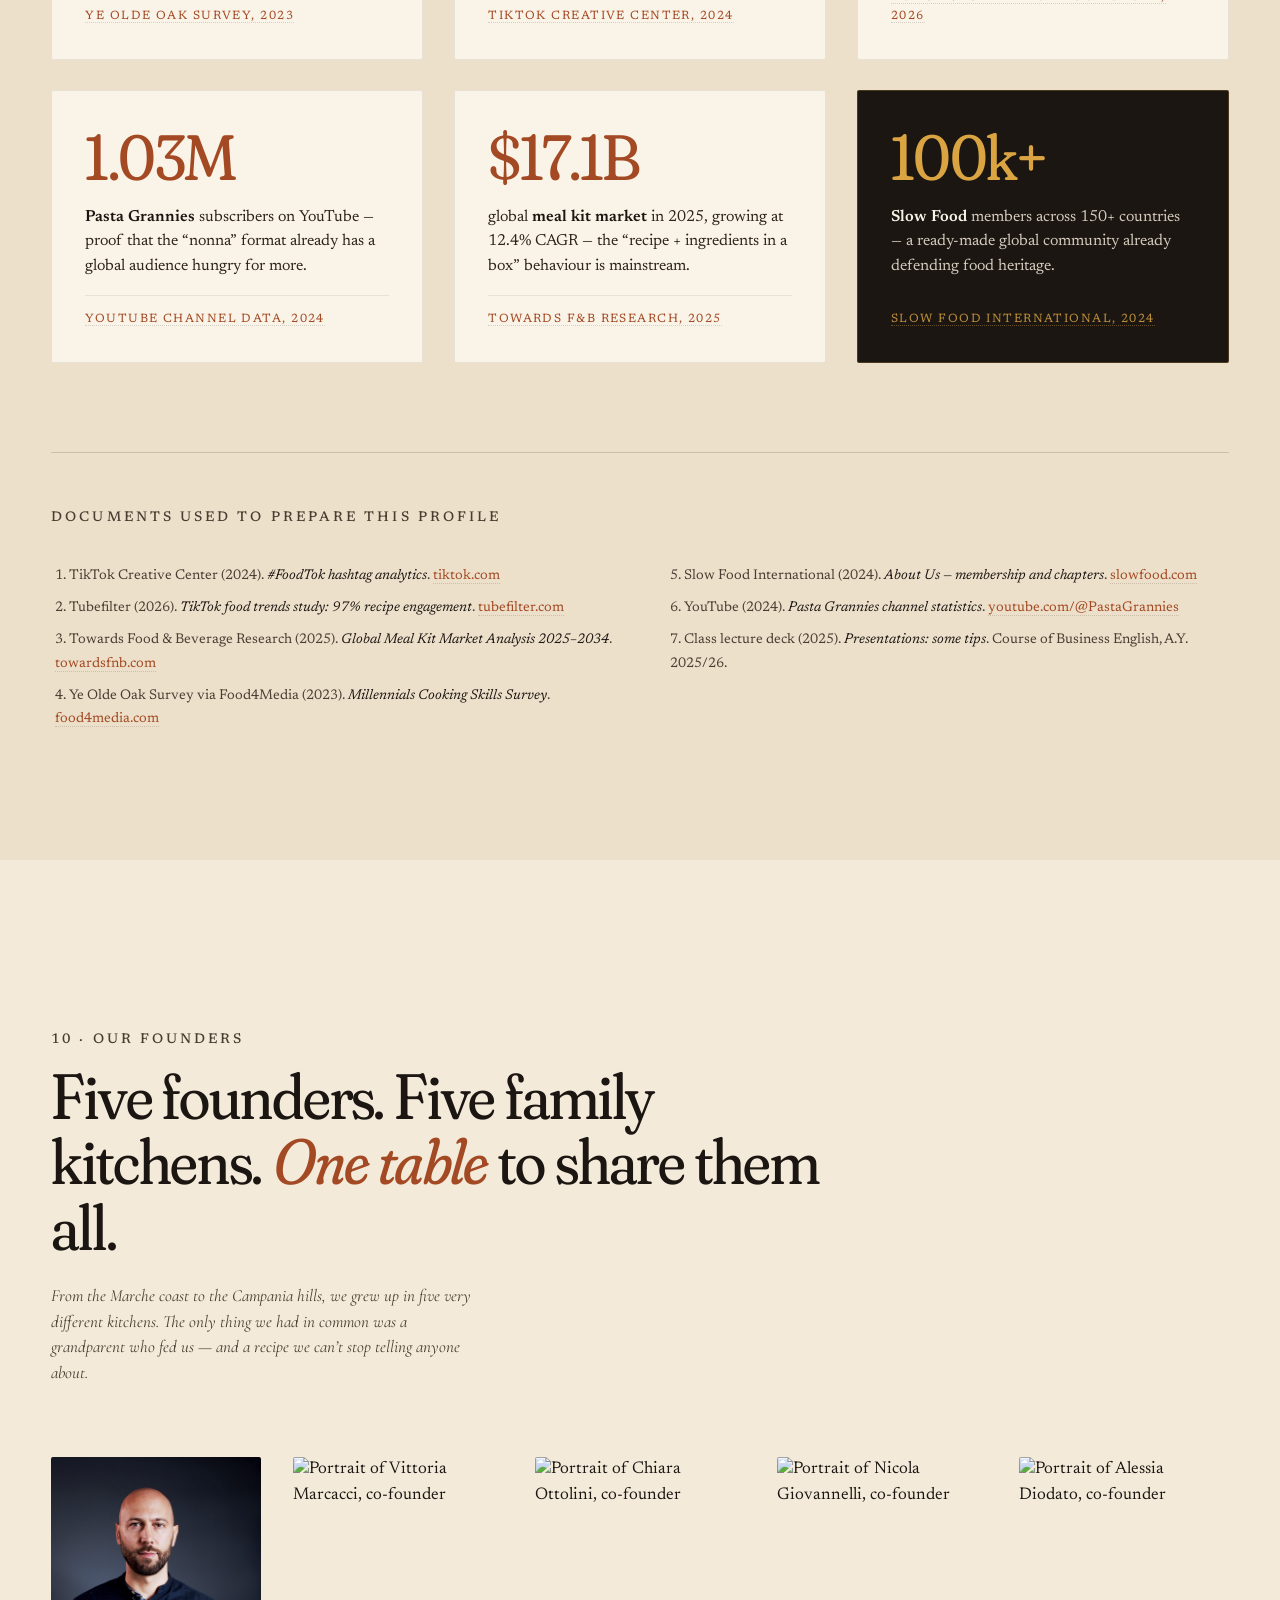
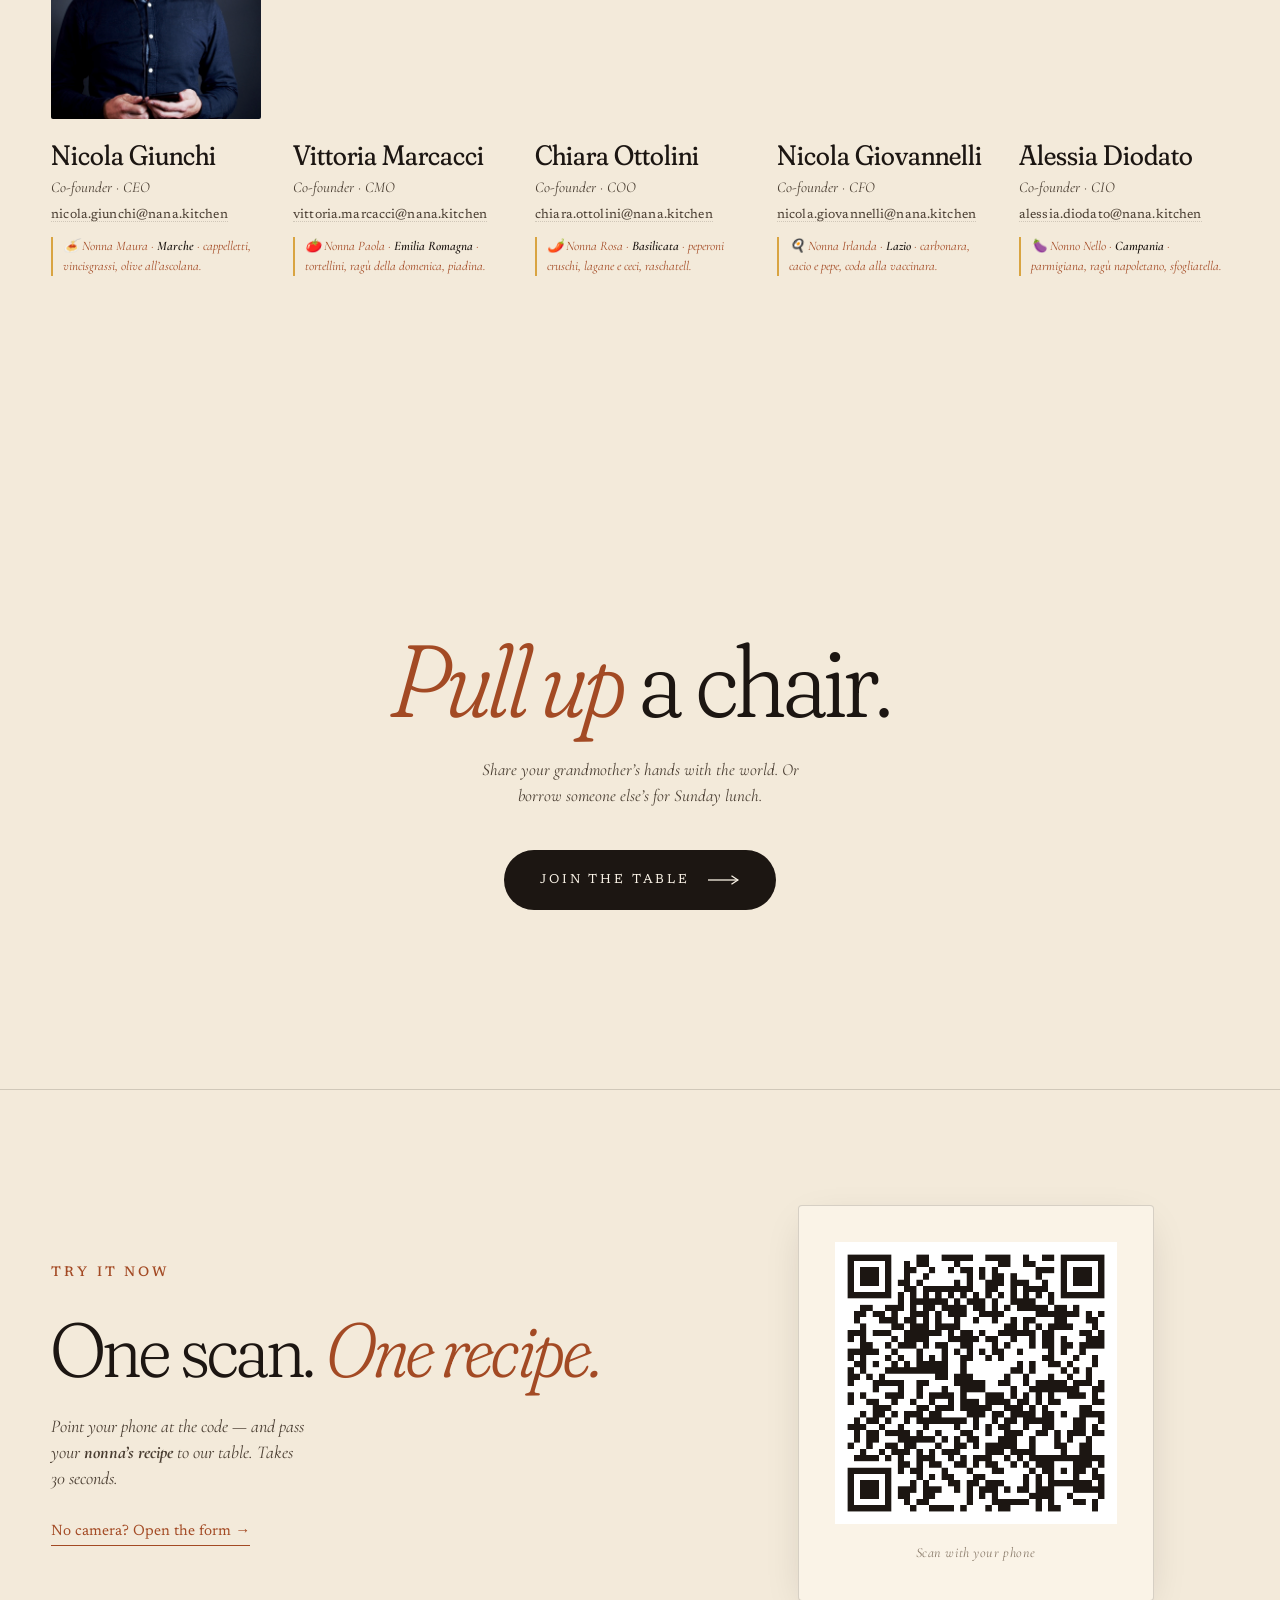
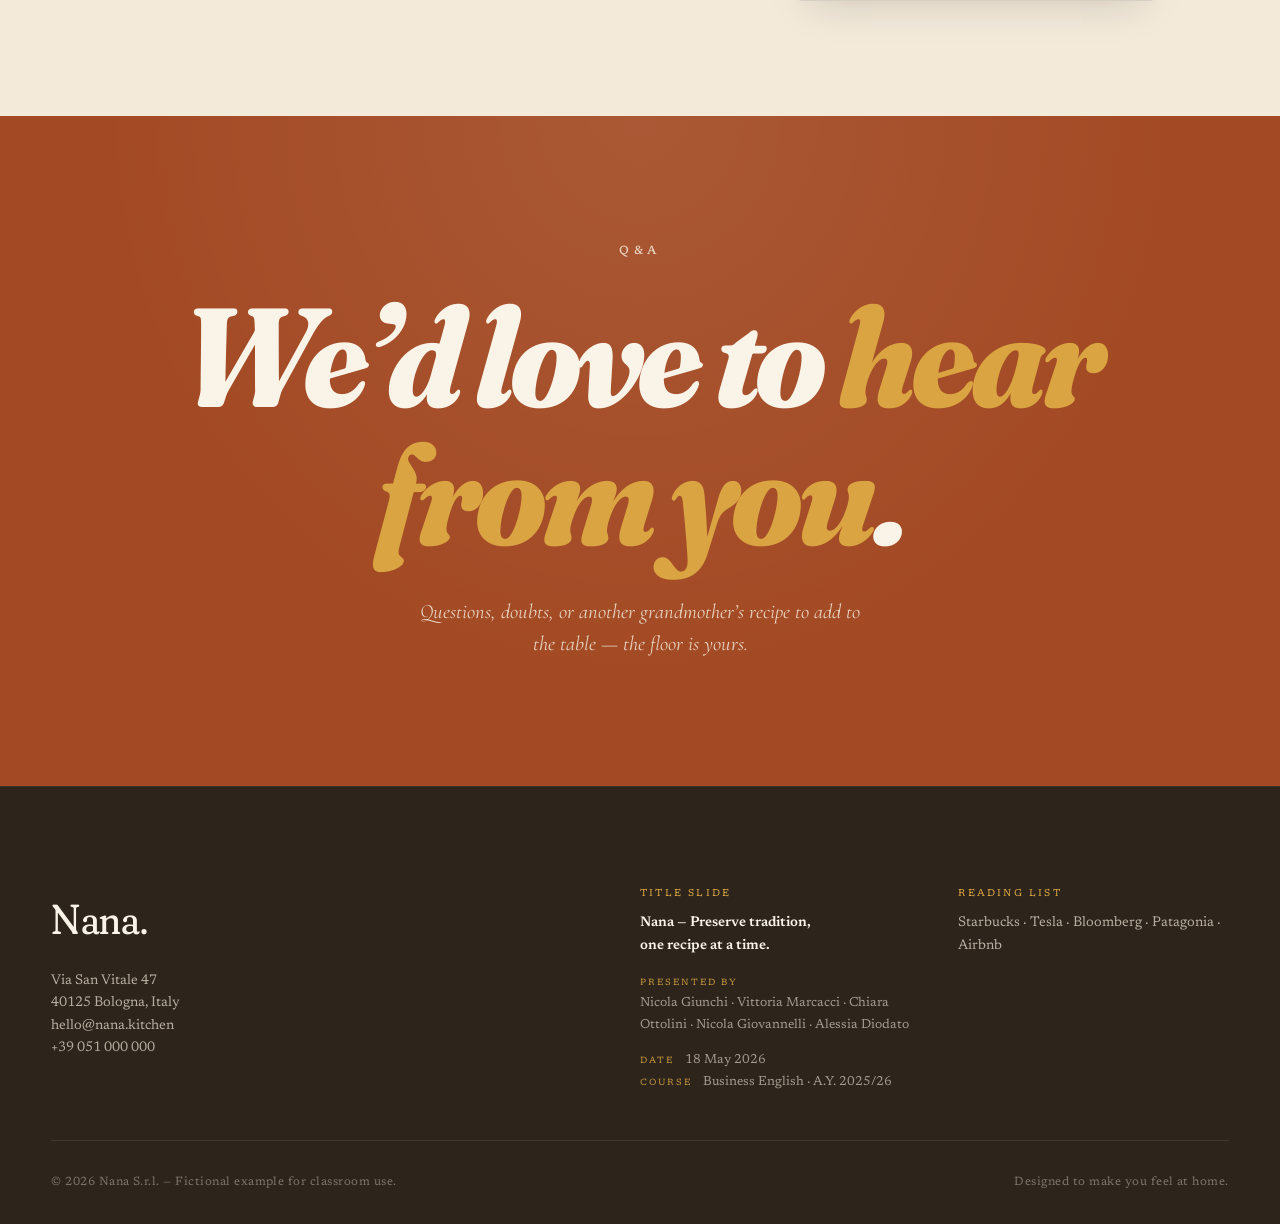
==== commit 6bf0f028: "Team: replace Nicola Giunchi placeholder with real photo Stock Unsplash portrait swapped for Nick's " ====
--- a/index.html
+++ b/index.html
@@ -508,7 +508,7 @@
 
   <div class="team__grid team__grid--five">
     <figure class="member">
-      <img src="https://images.unsplash.com/photo-1507003211169-0a1dd7228f2d?w=900&amp;q=85&amp;auto=format&amp;fit=crop" alt="Portrait of Nicola Giunchi, co-founder" />
+      <img src="images/team-nicola-giunchi.jpg" alt="Portrait of Nicola Giunchi, co-founder" />
       <figcaption>
         <h3>Nicola Giunchi</h3>
         <p class="member__role">Co-founder &middot; CEO</p>
--- a/styles.css
+++ b/styles.css
@@ -70,12 +70,13 @@
 /* ---------- Typography ---------- */
 .kicker, .eyebrow {
   font-family: var(--ff-body);
-  font-size: 12px;
+  font-size: 14px;
   letter-spacing: .22em;
   text-transform: uppercase;
   font-weight: 500;
   color: var(--ink-soft);
   display: inline-flex; align-items: center; gap: 10px;
+  margin-bottom: 12px;
 }
 .kicker__dot {
   width: 7px; height: 7px; border-radius: 50%;
@@ -83,7 +84,6 @@
   box-shadow: 0 0 0 4px rgba(200,107,60,.15);
 }
 .eyebrow--center { display: block; text-align: center; }
-.eyebrow--dark { color: rgba(243,234,218,.65); }
 
 .section-title {
   font-family: var(--ff-display);
@@ -99,9 +99,6 @@
   font-variation-settings: "SOFT" 100, "WONK" 1, "opsz" 144;
   color: var(--terracotta-2);
 }
-.section-title--center { text-align: center; }
-.section-title--dark { color: var(--paper); }
-.section-title--dark em { color: var(--ochre); }
 
 .big-type {
   font-family: var(--ff-display);
@@ -279,10 +276,10 @@
 }
 .meta__label {
   display: block;
-  font-size: 11px;
+  font-size: 12px;
   letter-spacing: .2em;
   text-transform: uppercase;
-  opacity: .6;
+  opacity: .7;
   margin-bottom: 6px;
 }
 .meta__value {
@@ -509,11 +506,11 @@
 .tl-item::before {
   content: '';
   position: absolute;
-  top: -41px;
+  top: -43px;
   left: 50%;
   transform: translateX(-50%);
-  width: 16px;
-  height: 16px;
+  width: 20px;
+  height: 20px;
   border-radius: 50%;
   background: var(--cream);
   border: 2px solid var(--terracotta);
@@ -545,9 +542,10 @@
   display: block;
   font-family: var(--ff-display);
   font-style: italic;
-  font-size: clamp(15px, 1.2vw, 18px);
+  font-size: clamp(18px, 1.8vw, 26px);
   color: var(--terracotta-2);
   font-variation-settings: "SOFT" 100, "WONK" 1, "opsz" 30;
+  font-feature-settings: 'tnum' 1;
   margin-bottom: 8px;
   letter-spacing: 0.005em;
 }
@@ -557,8 +555,9 @@
 }
 .tl-text {
   font-family: var(--ff-body);
-  font-size: 13.5px;
-  line-height: 1.45;
+  font-size: 16px;
+  line-height: 1.5;
+  letter-spacing: 0.02em;
   color: var(--ink-2);
   max-width: 22ch;
   margin: 0 auto;
@@ -713,52 +712,6 @@
 }
 
 /* ---------- Numbers ---------- */
-.numbers {
-  padding: clamp(100px, 13vw, 200px) var(--pad);
-  background: var(--paper);
-  text-align: center;
-}
-.numbers__grid {
-  margin-top: 72px;
-  display: grid;
-  grid-template-columns: repeat(4, 1fr);
-  gap: 48px;
-  max-width: var(--max);
-  margin-inline: auto;
-}
-.stat { border-top: 1px solid var(--line); padding-top: 22px; text-align: left; }
-.stat__num {
-  display: block;
-  font-family: var(--ff-display);
-  font-size: clamp(52px, 7vw, 104px);
-  line-height: .9;
-  font-weight: 300;
-  letter-spacing: -0.02em;
-  color: var(--terracotta-2);
-  font-variation-settings: "SOFT" 90, "WONK" 1, "opsz" 144;
-}
-.stat__num span { font-size: 0.5em; opacity: .6; margin-left: 4px; }
-.stat__label {
-  display: block;
-  margin-top: 12px;
-  font-family: var(--ff-body);
-  font-size: 14px;
-  letter-spacing: .05em;
-  color: var(--ink-soft);
-}
-.numbers__note {
-  margin: 72px auto 0;
-  max-width: 72ch;
-  font-family: var(--ff-accent);
-  font-style: italic;
-  font-size: 16px;
-  color: var(--ink-soft);
-}
-.numbers__note strong { font-style: normal; color: var(--ink); }
-
-@media (max-width: 900px) { .numbers__grid { grid-template-columns: 1fr 1fr; gap: 32px; } }
-@media (max-width: 520px) { .numbers__grid { grid-template-columns: 1fr; } }
-
 /* ---------- Team ---------- */
 .team {
   max-width: var(--max);
@@ -816,37 +769,6 @@
   color: var(--ink-soft);
   max-width: 36ch;
 }
-
-.pull-quote {
-  max-width: 28ch;
-  margin: clamp(64px, 8vw, 120px) auto 0;
-  text-align: center;
-  font-family: var(--ff-display);
-  font-weight: 300;
-  font-size: clamp(28px, 3.5vw, 54px);
-  line-height: 1.1;
-  font-variation-settings: "SOFT" 100, "WONK" 1, "opsz" 144;
-  position: relative;
-}
-.pull-quote em { color: var(--terracotta-2); font-style: italic; }
-.pull-quote cite {
-  display: block;
-  margin-top: 20px;
-  font-family: var(--ff-body);
-  font-style: normal;
-  font-size: 12px;
-  letter-spacing: .18em;
-  text-transform: uppercase;
-  color: var(--ink-soft);
-}
-.pull-quote::before, .pull-quote::after {
-  content: '';
-  width: 40px; height: 1px;
-  background: var(--terracotta);
-  display: block;
-  margin: 0 auto 24px;
-}
-.pull-quote::after { margin: 24px auto 0; }
 
 @media (max-width: 900px) { .team__grid { grid-template-columns: 1fr; } }
 
@@ -1247,7 +1169,7 @@
   background: var(--paper);
 }
 .numbers-block .timeline { margin-top: clamp(40px, 6vw, 80px); }
-.numbers-block .charts { margin-top: clamp(60px, 8vw, 100px); margin-bottom: 0; }
+.numbers-block .charts { margin-top: clamp(48px, 6.5vw, 80px); margin-bottom: 0; }
 .numbers-block .section-head--split {
   grid-template-columns: 1fr;
   gap: 28px;
@@ -1387,22 +1309,6 @@
   transition: color .2s;
 }
 .ref-sources__list a:hover { color: var(--terracotta); }
-.ref-sources__qa {
-  margin-top: clamp(32px, 4vw, 48px);
-  font-family: var(--ff-accent);
-  font-style: italic;
-  font-size: clamp(18px, 1.4vw, 22px);
-  color: var(--ink-2);
-  text-align: center;
-  padding: 20px;
-  border: 1px solid var(--line-soft);
-  background: var(--paper);
-  border-radius: var(--radius);
-}
-.ref-sources__qa .foot__label--inline {
-  color: var(--terracotta-2);
-  margin-right: 12px;
-}
 
 @media (max-width: 1100px) {
   .ref-grid { grid-template-columns: repeat(2, 1fr); }
@@ -1462,14 +1368,6 @@
 }
 .community__block p strong { color: var(--ink); font-weight: 600; }
 .community__block p em { color: var(--terracotta-2); font-style: italic; }
-.community__photo {
-  width: 100%;
-  aspect-ratio: 4/3;
-  object-fit: cover;
-  border-radius: var(--radius);
-  margin-top: auto;
-  filter: saturate(.92);
-}
 
 .match-viz {
   margin-top: auto;
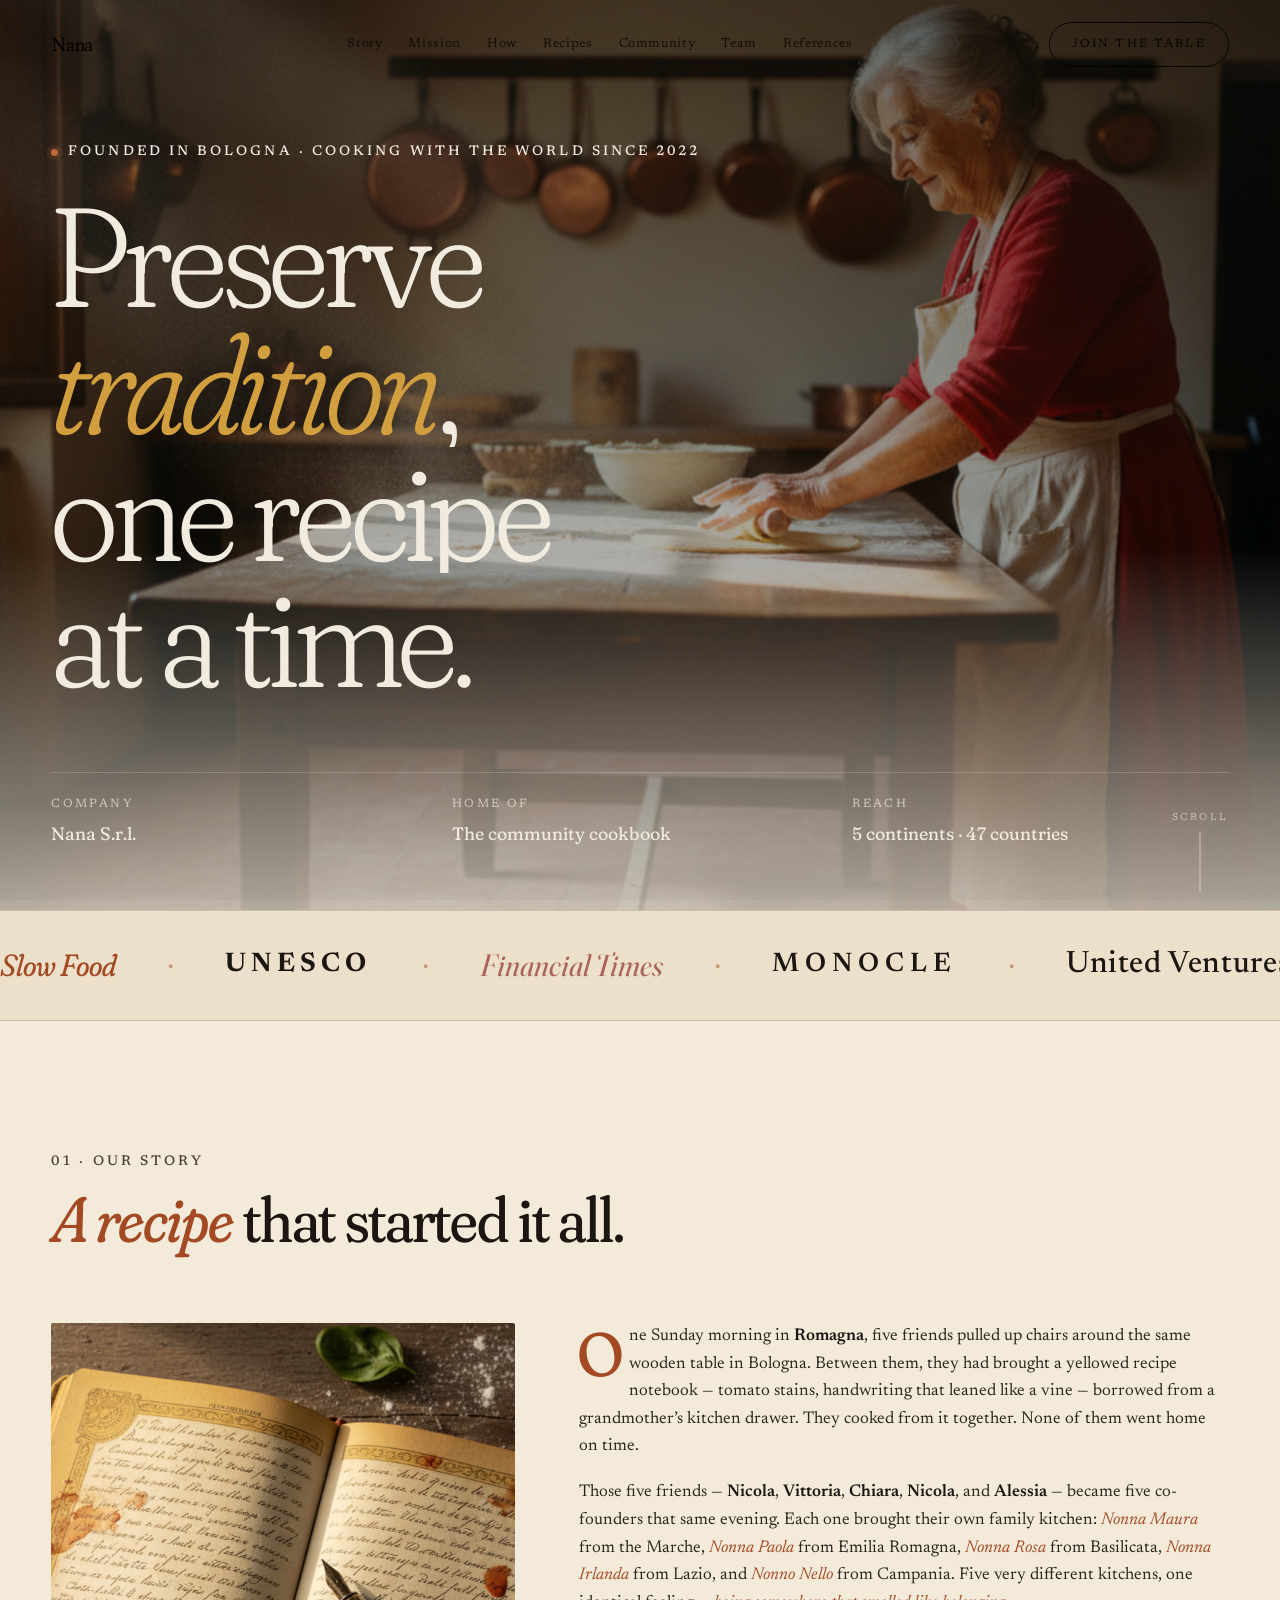
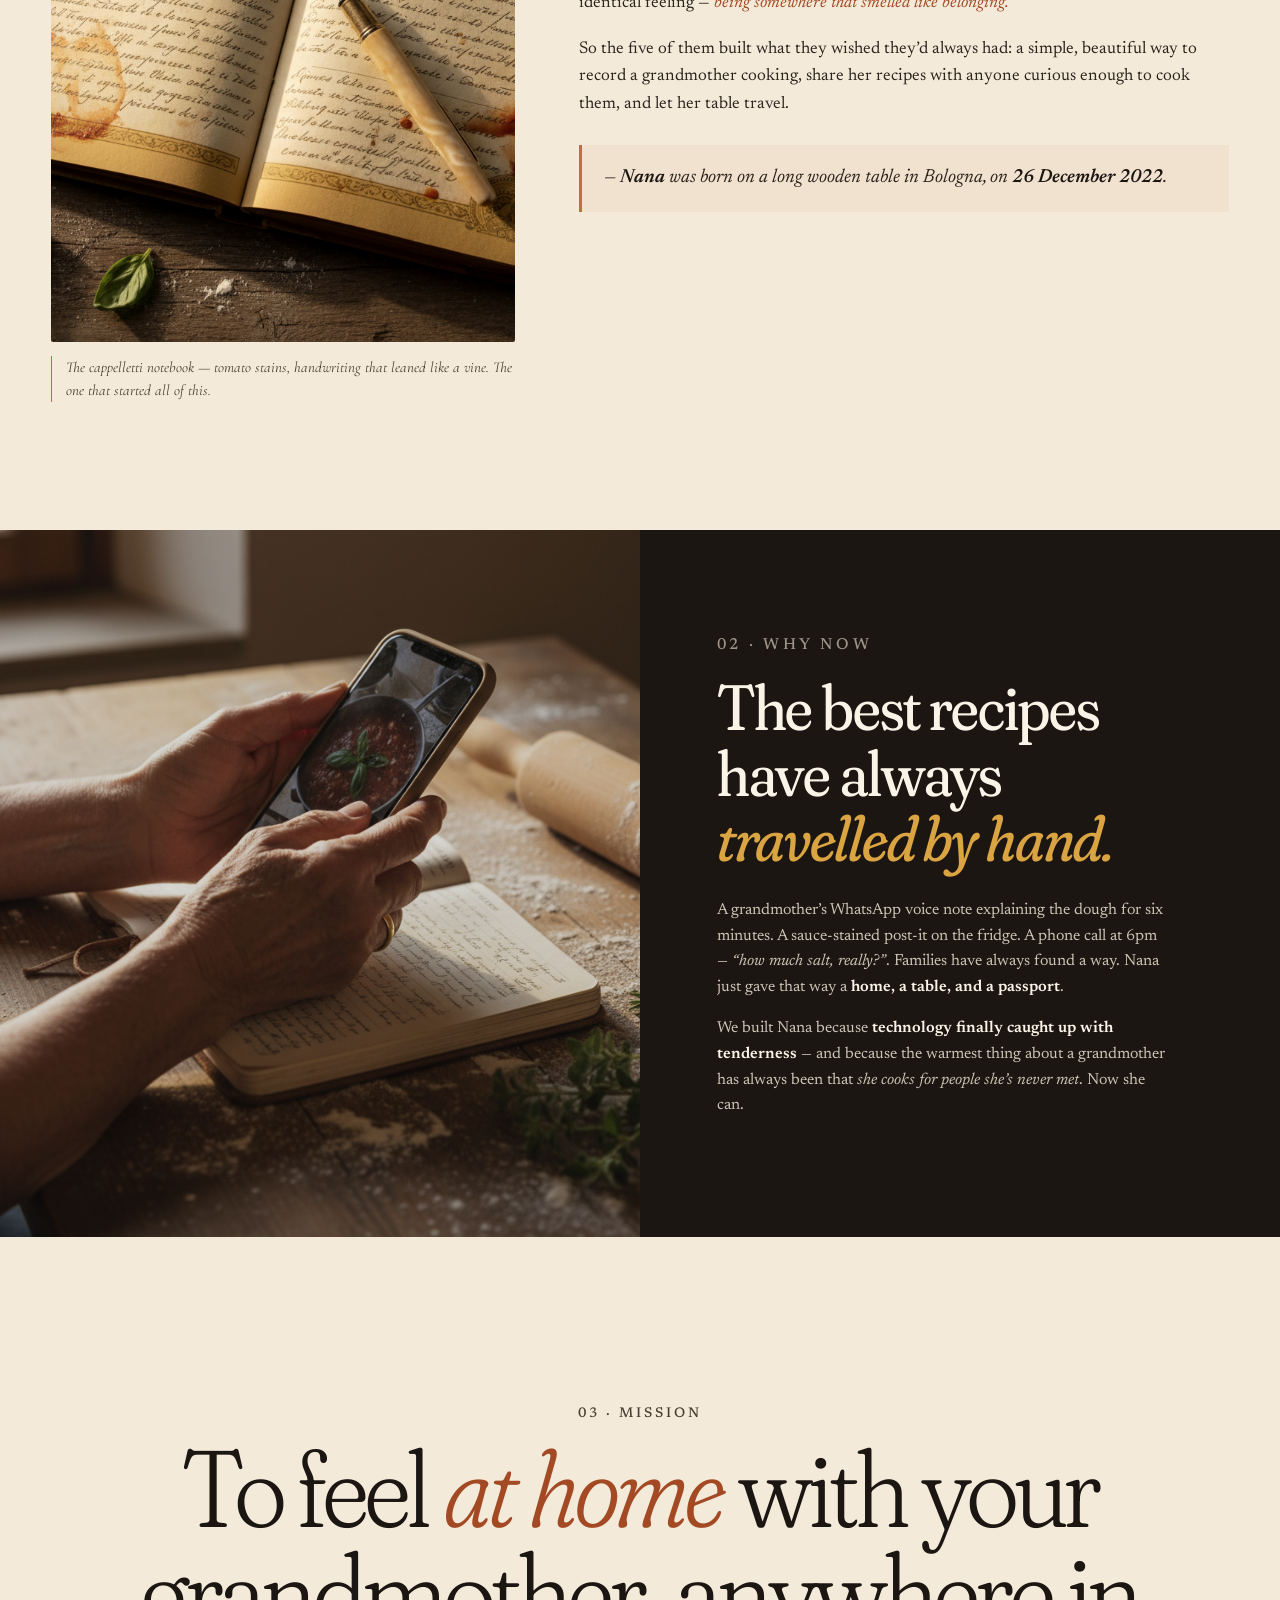
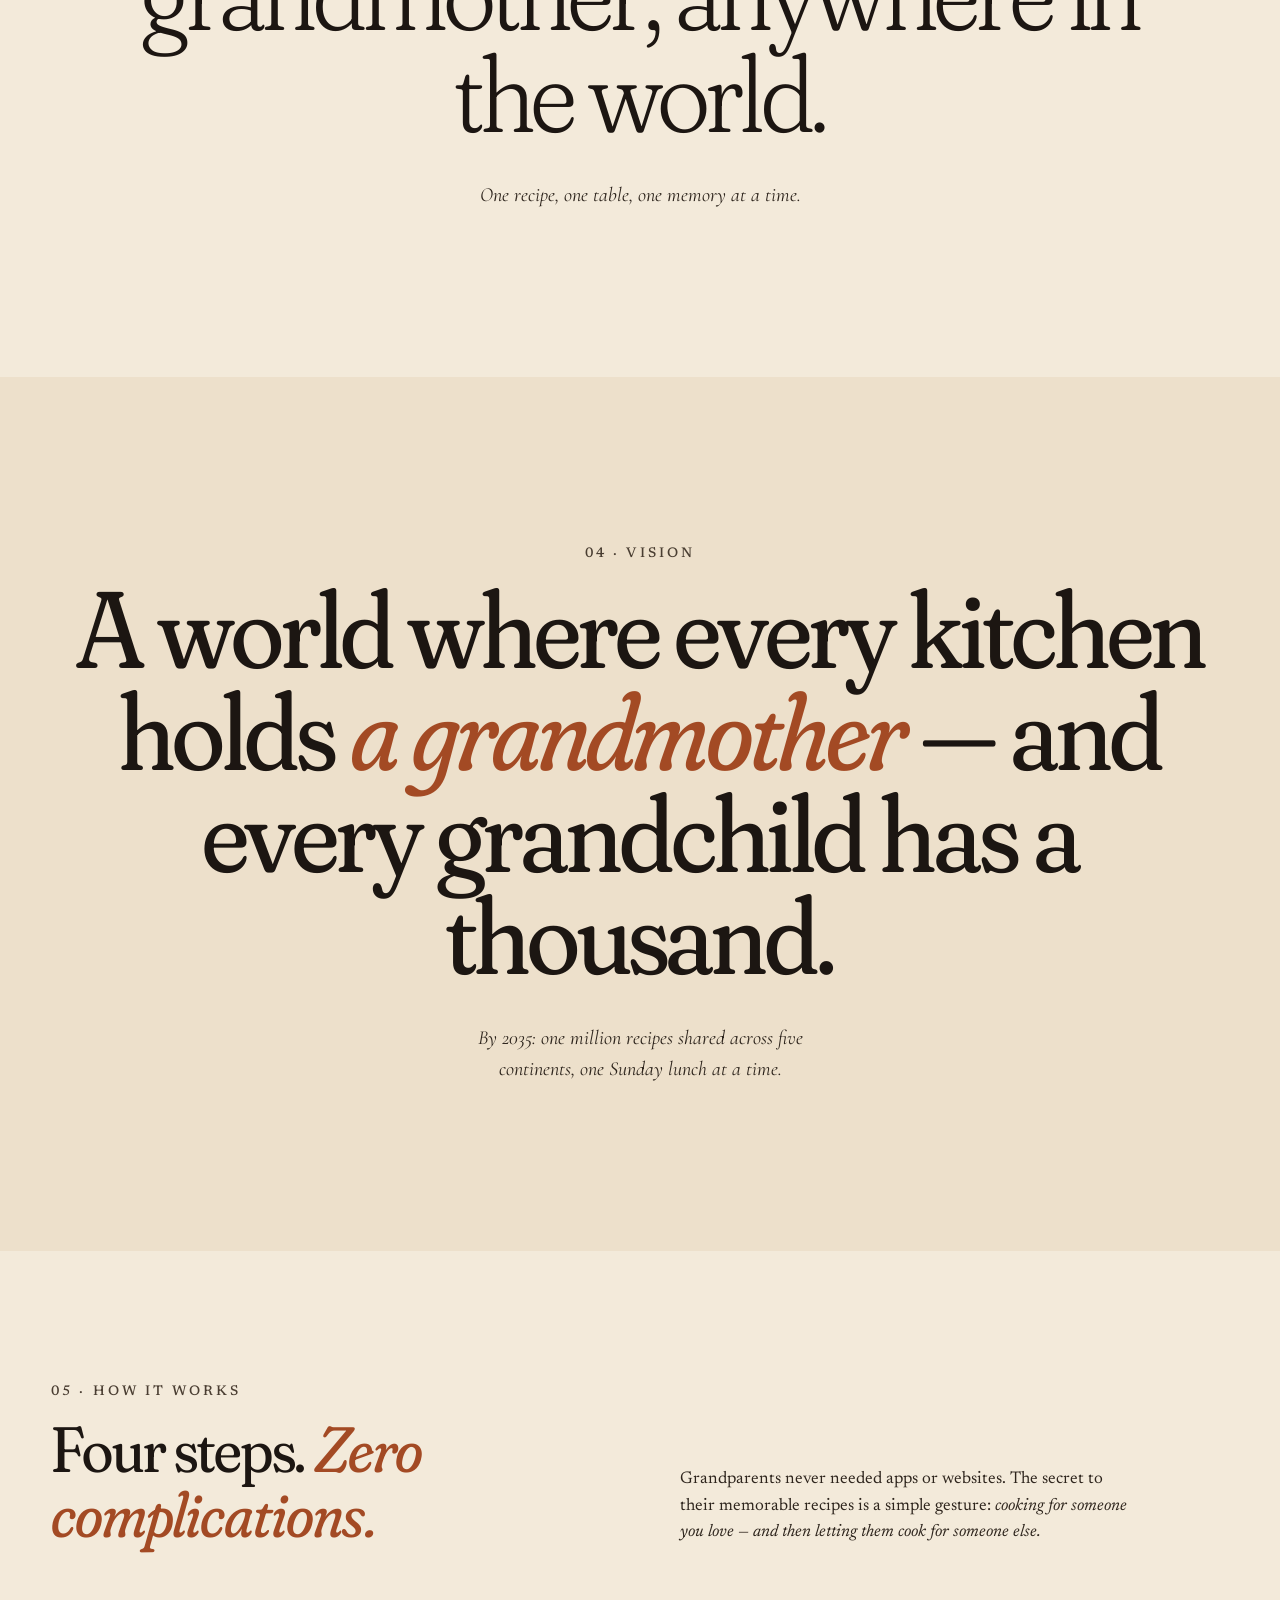
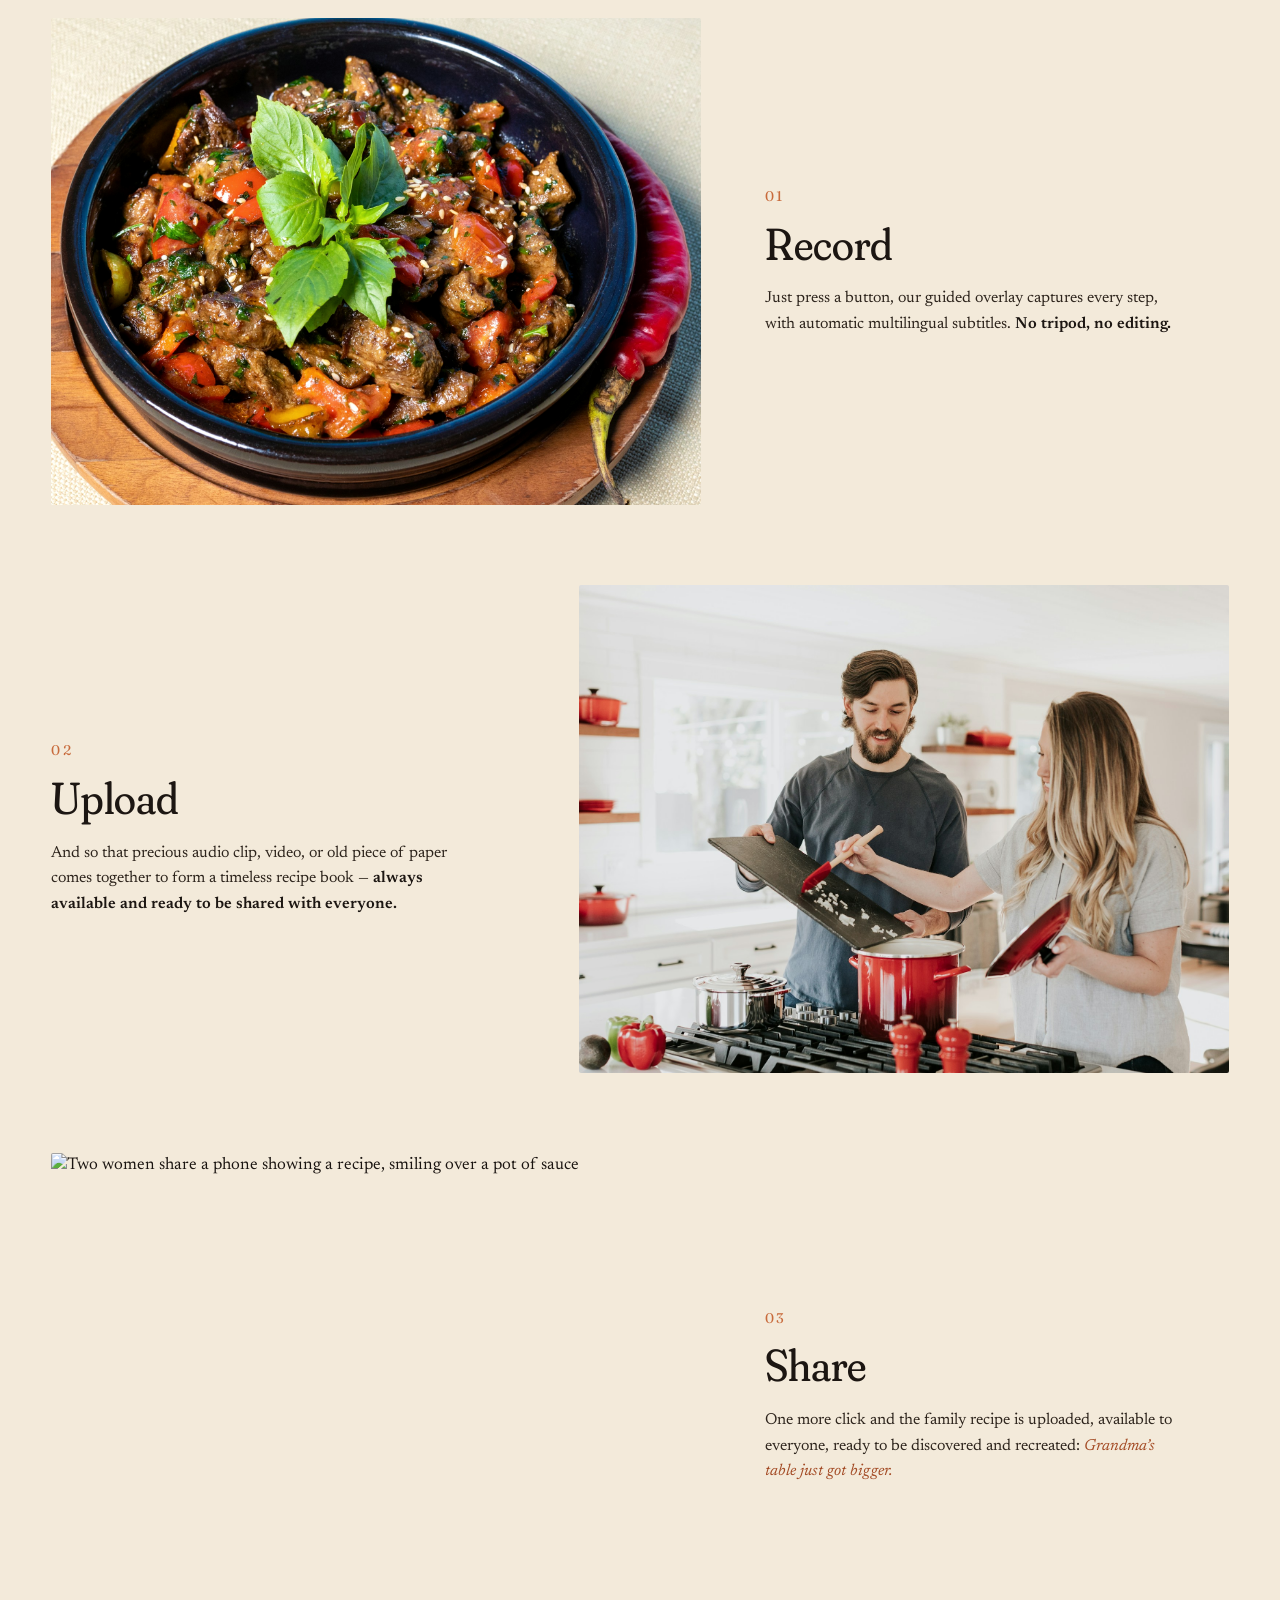
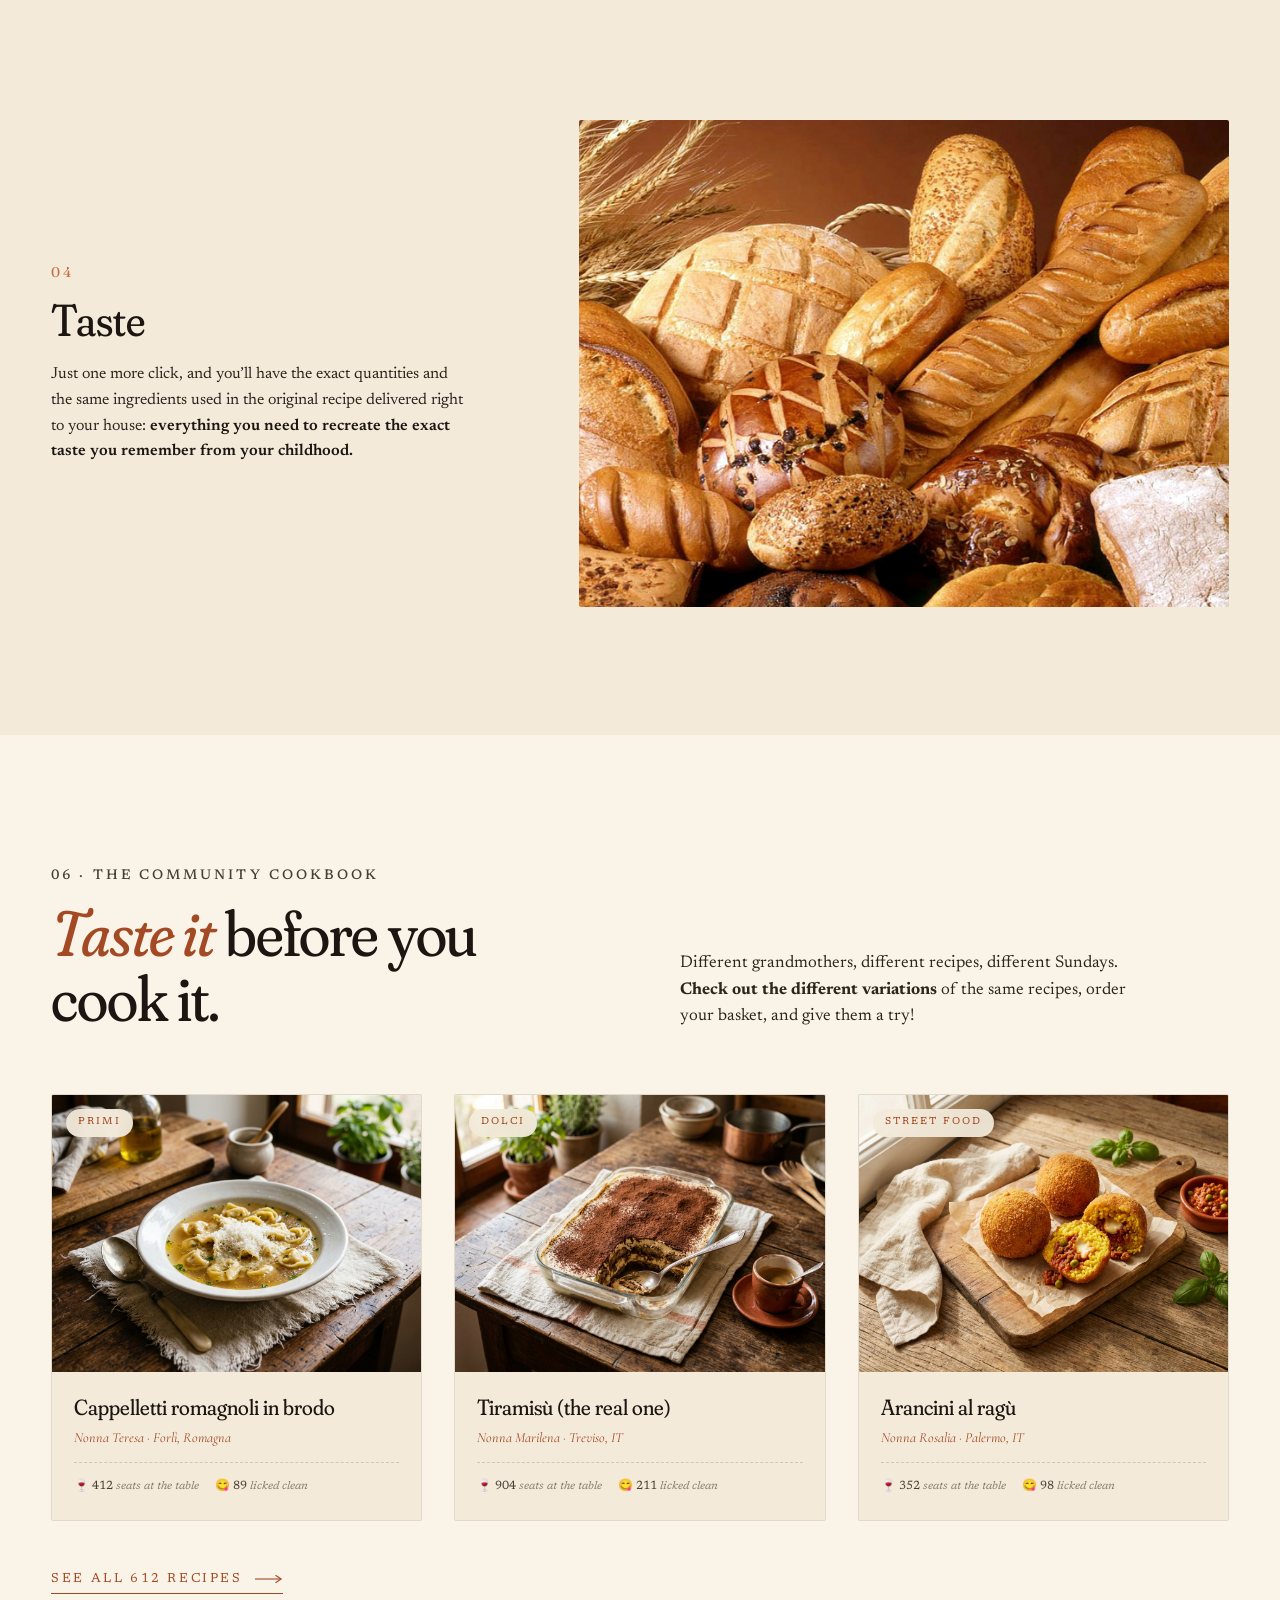
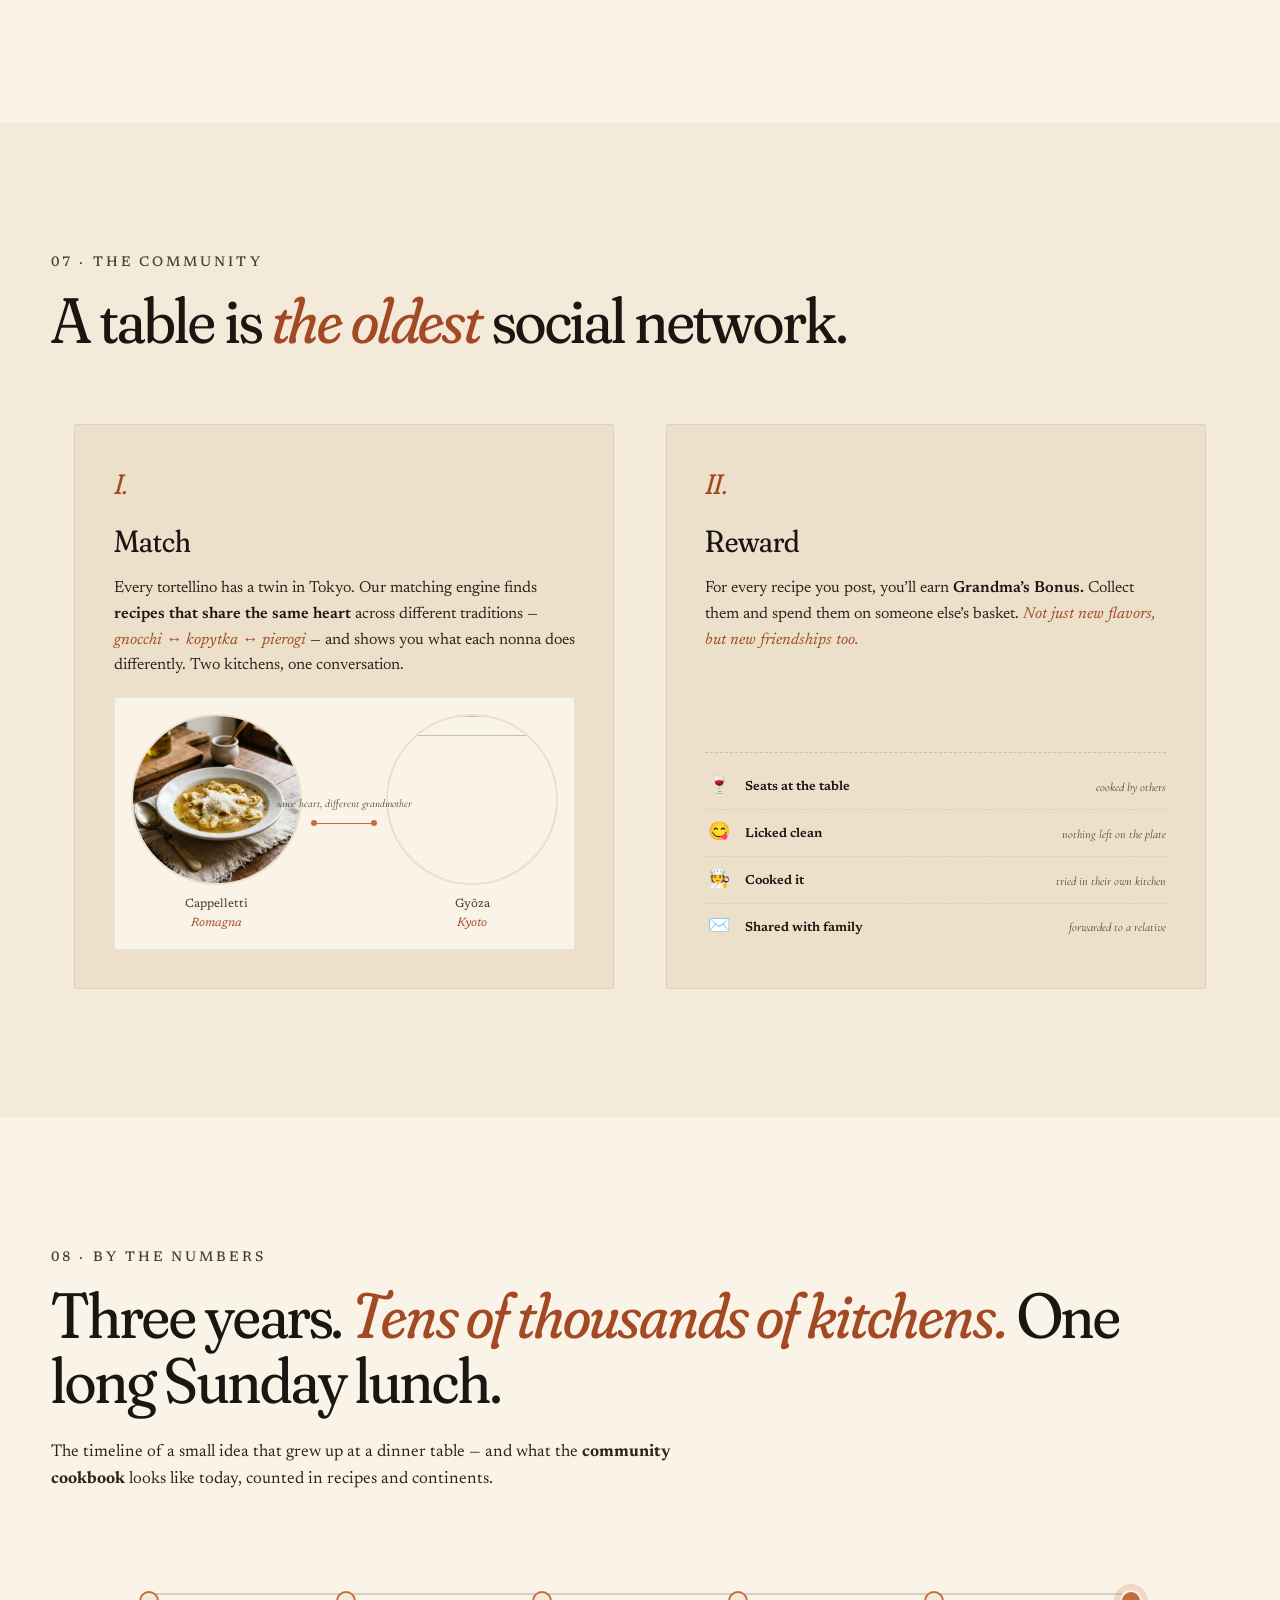
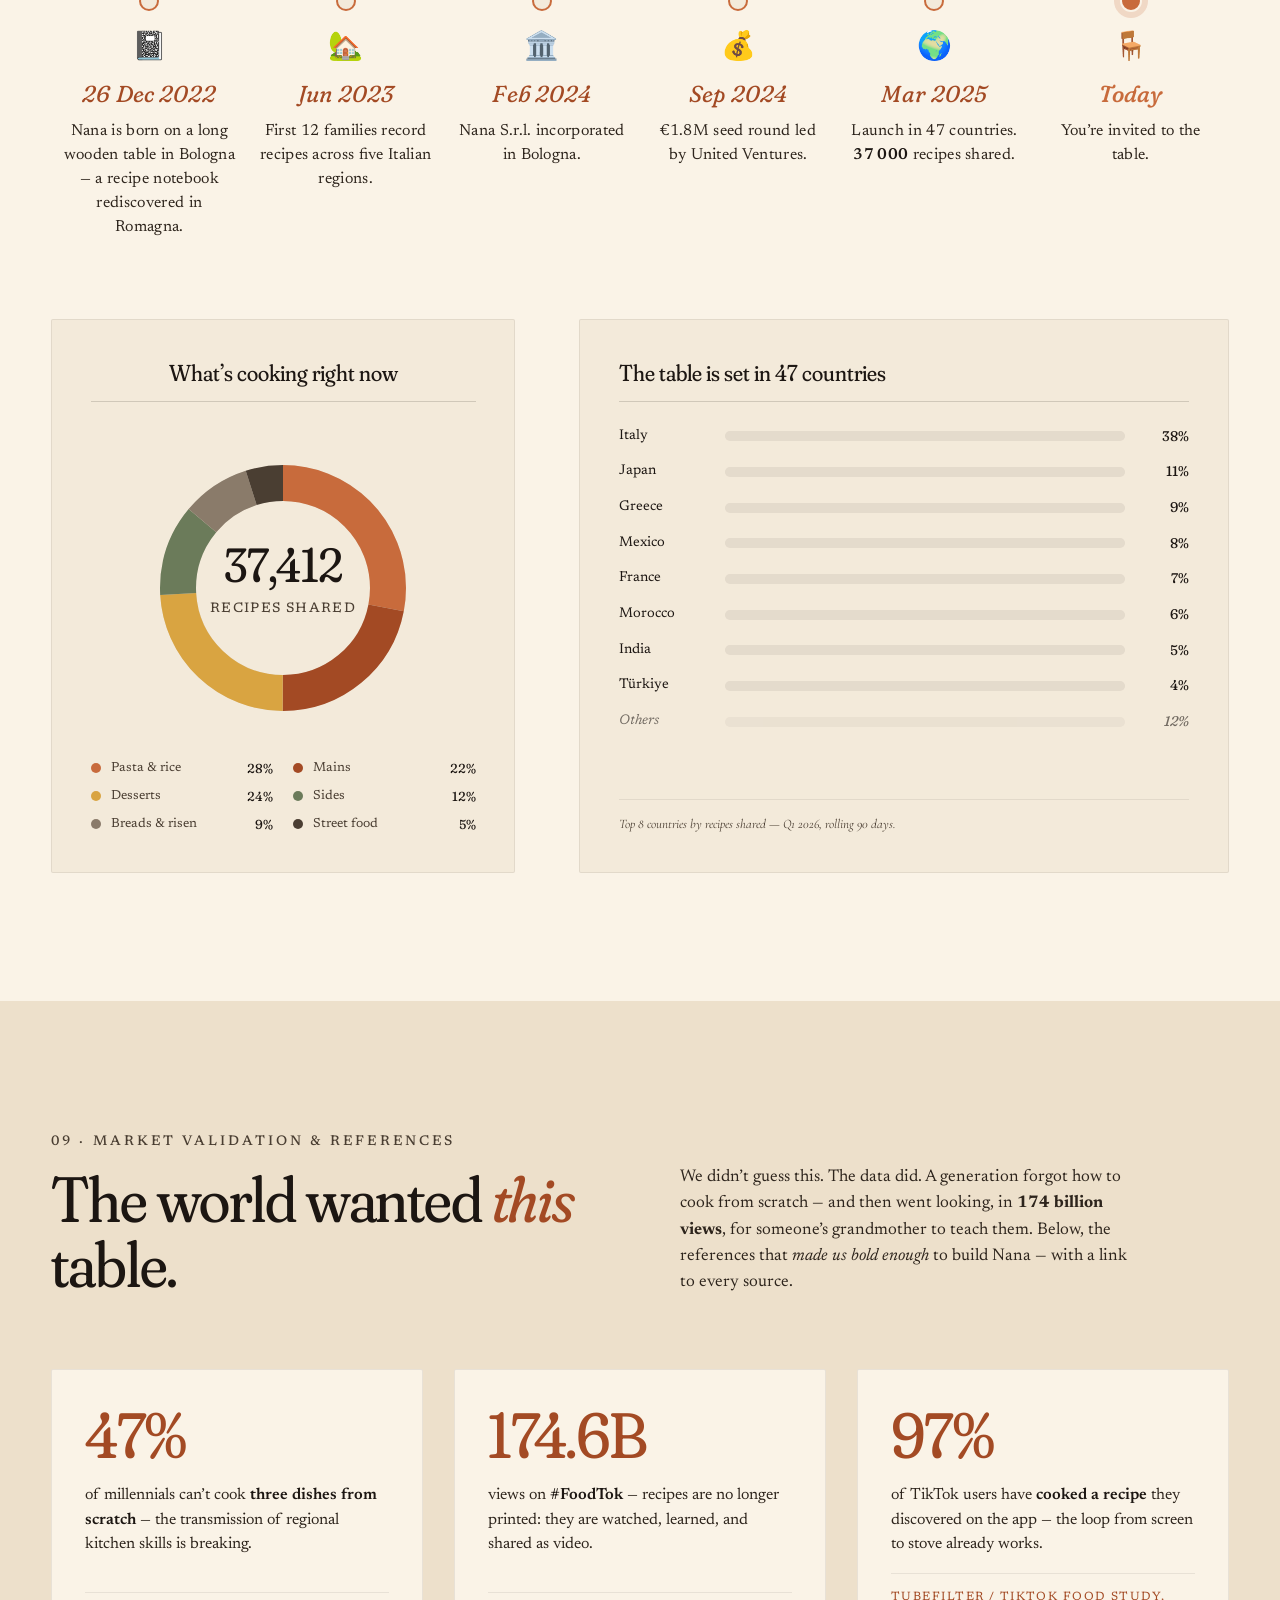
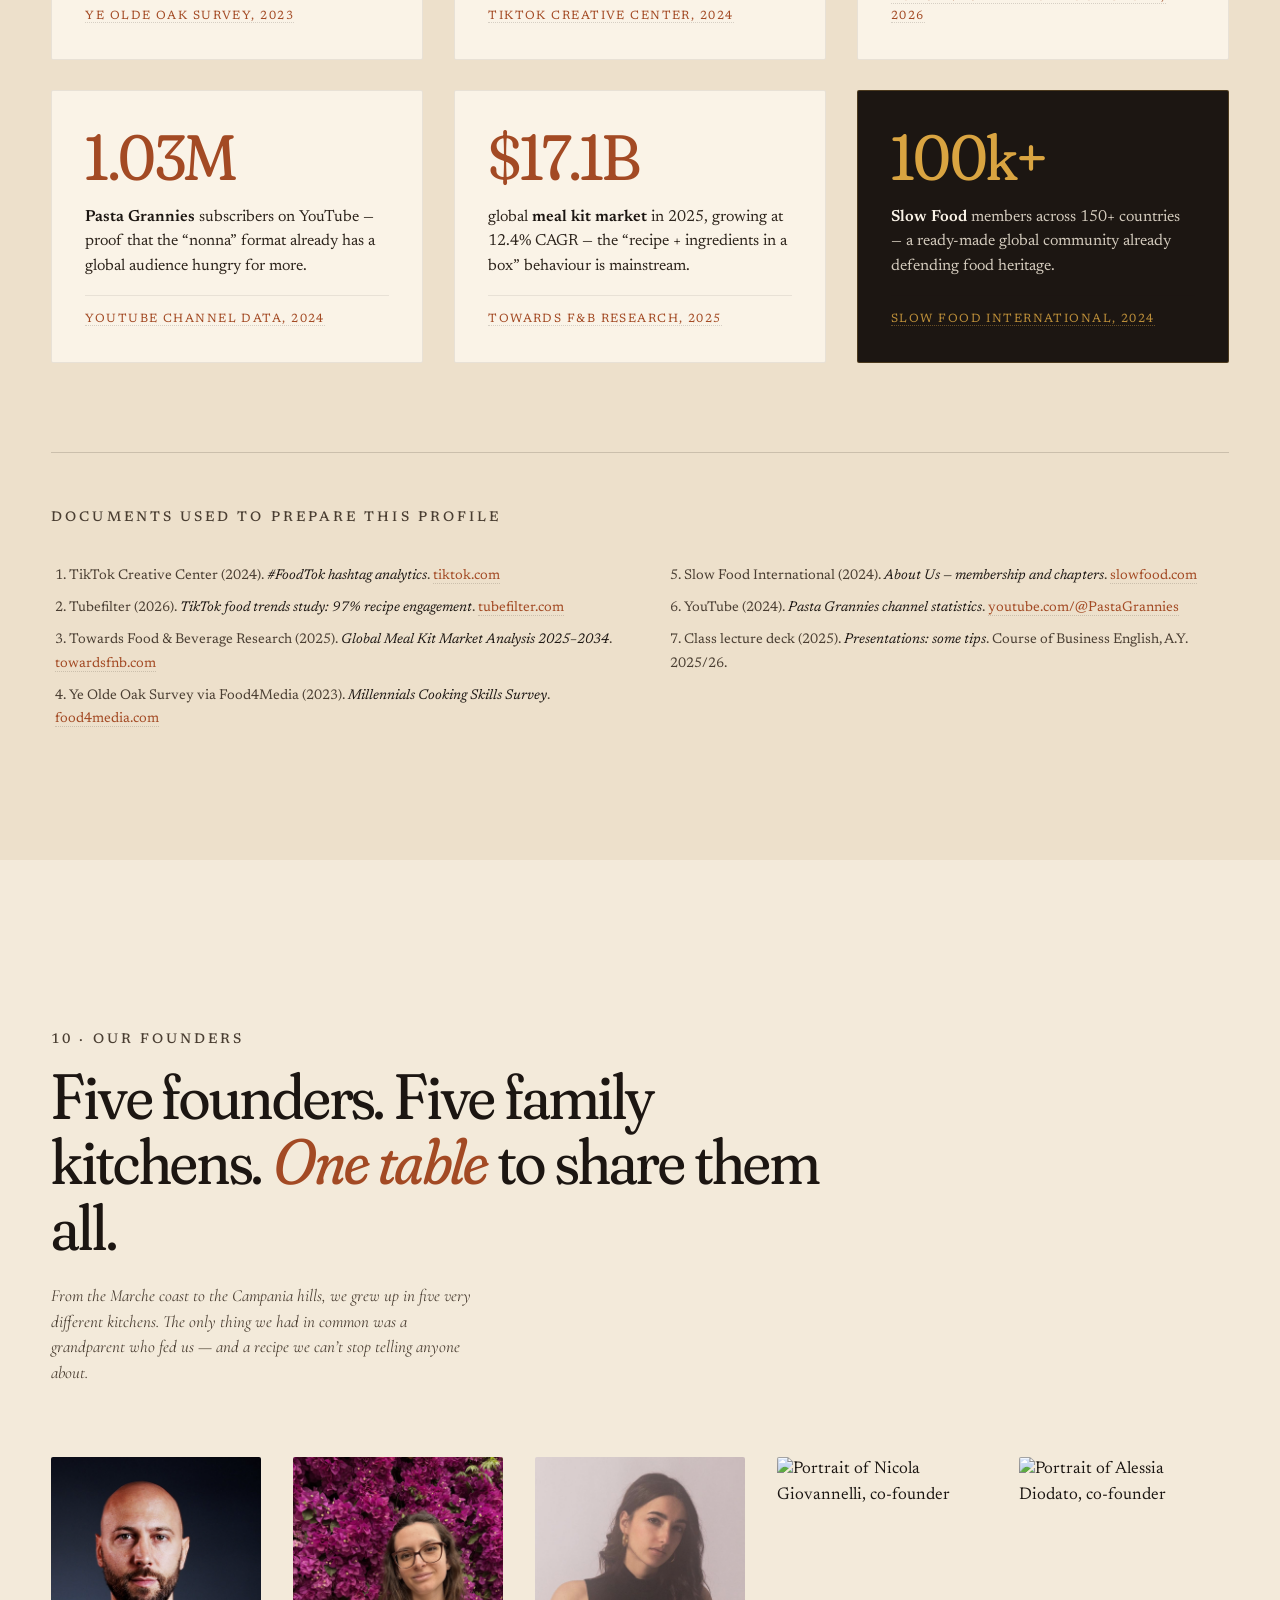
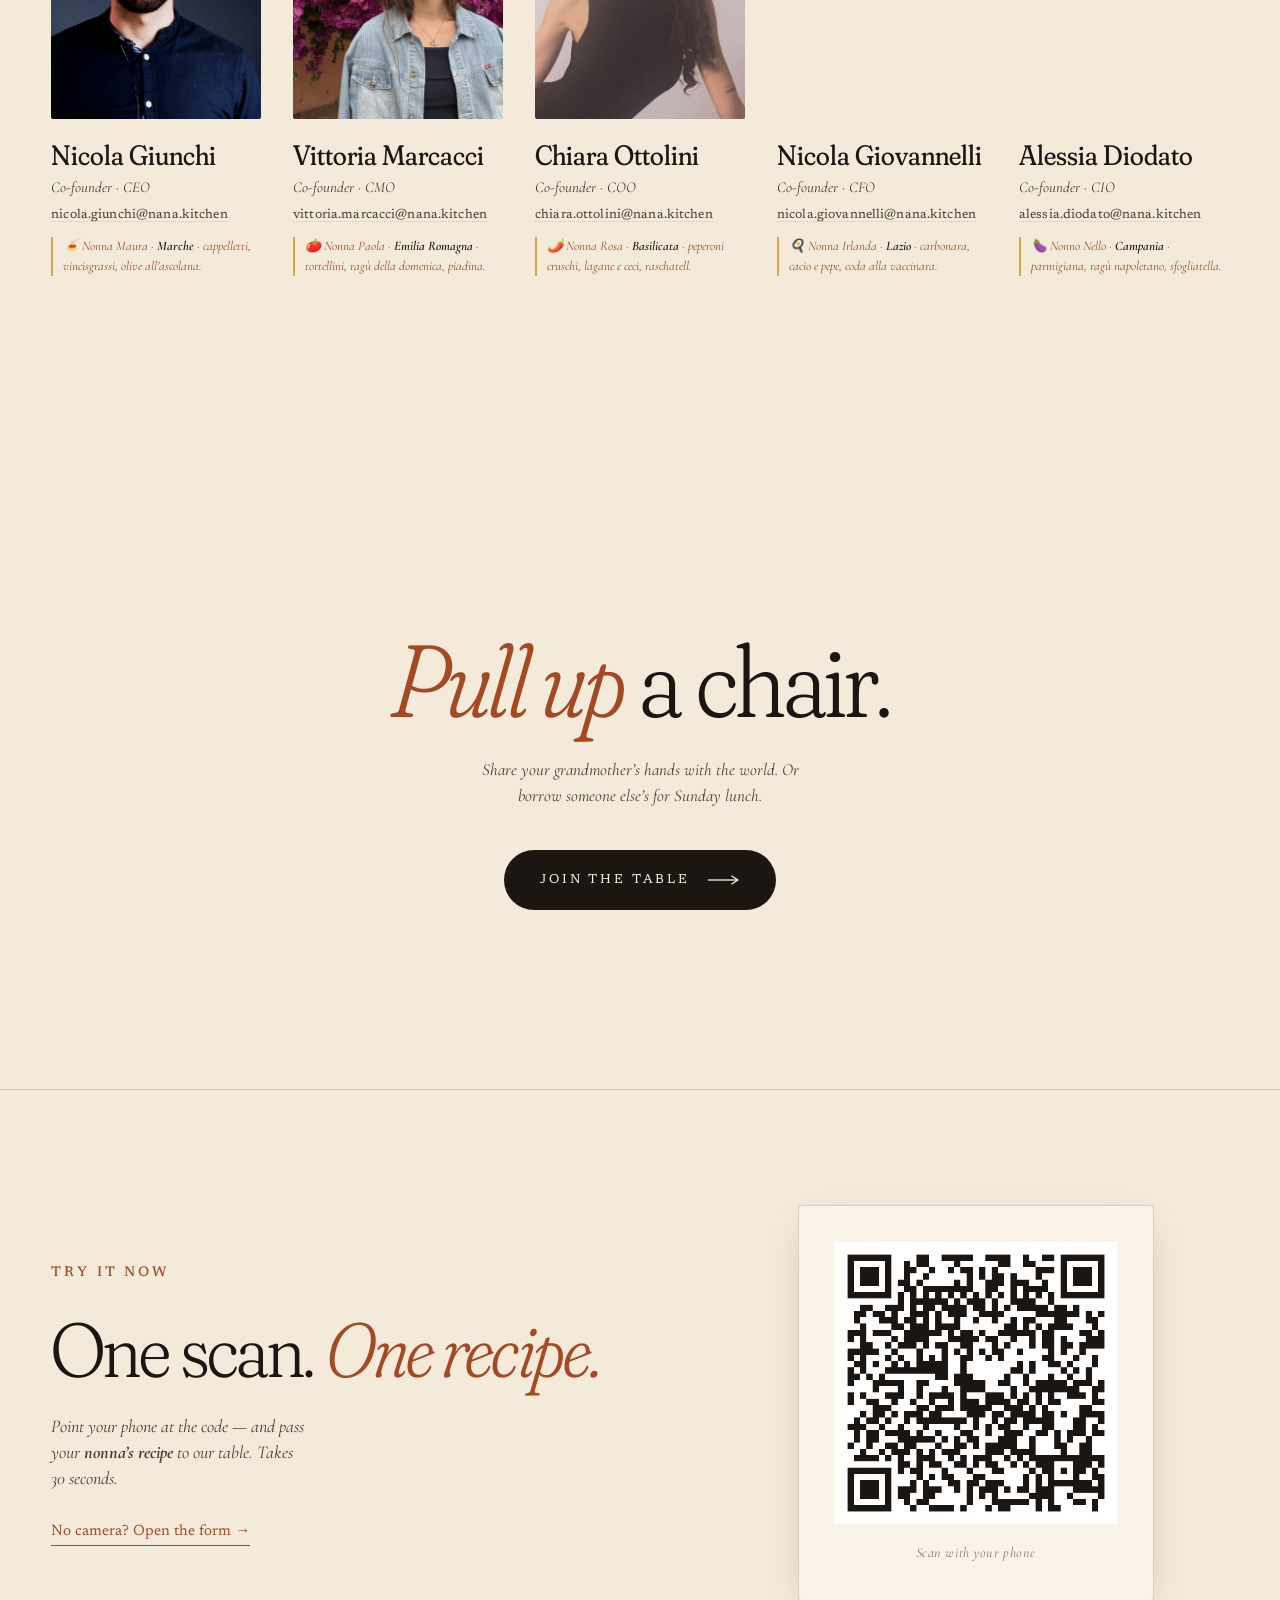
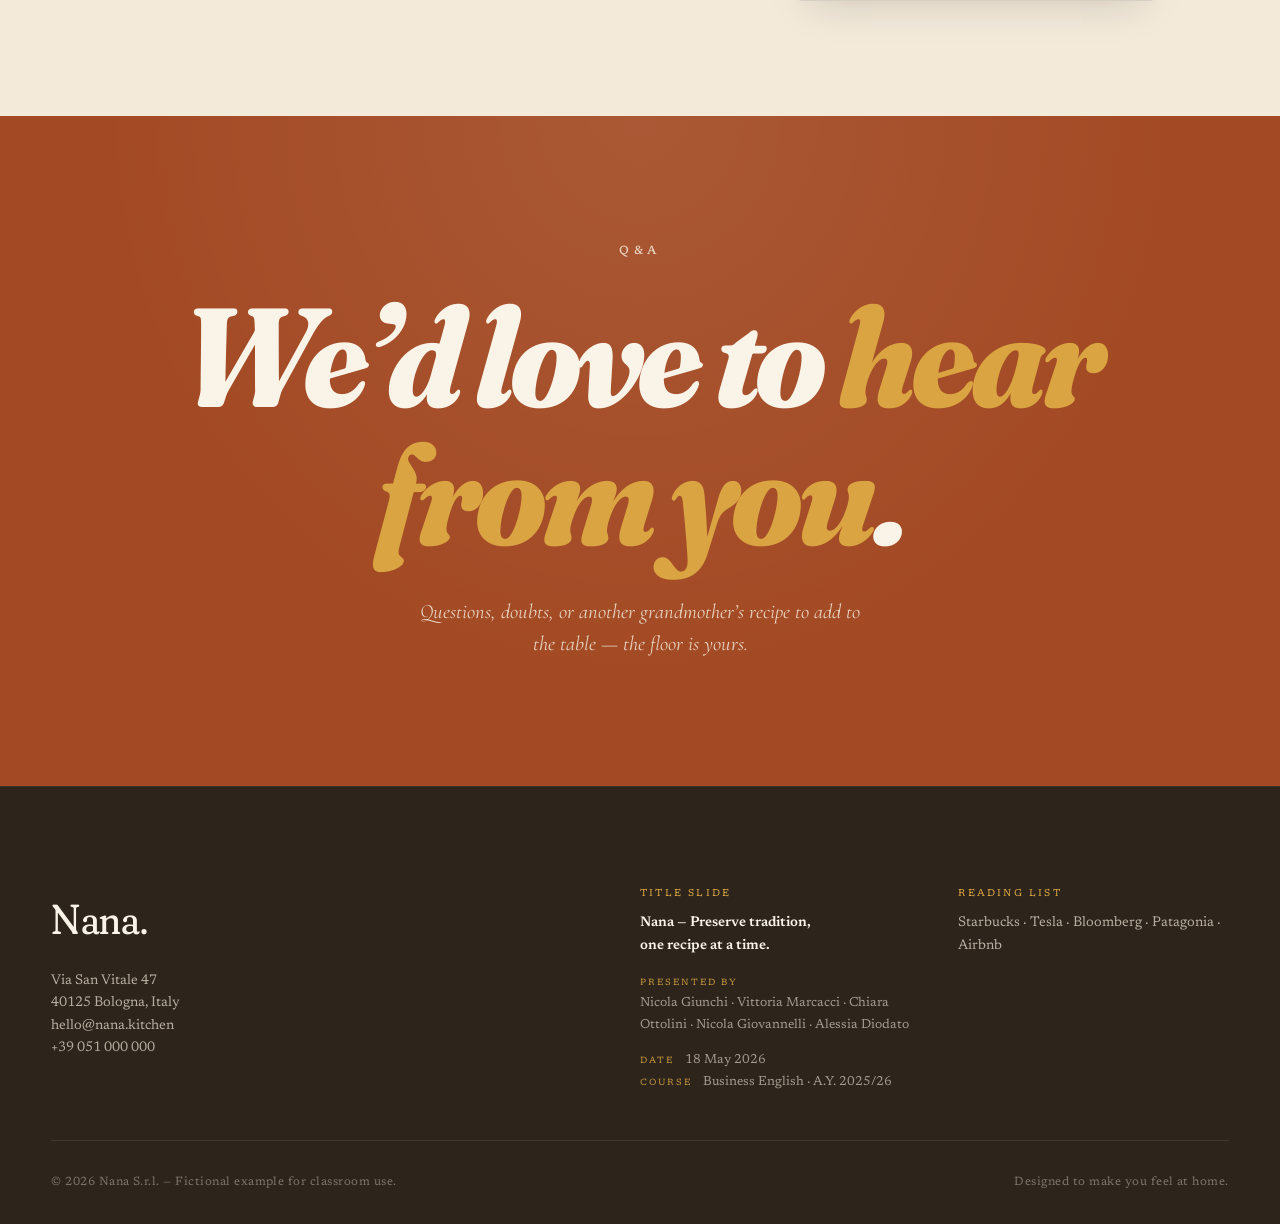
==== commit 792cd53e: "Team: replace Vittoria + Chiara placeholders with real photos Co-Authored-By: Claude Opus 4.7 (1M co" ====
--- a/index.html
+++ b/index.html
@@ -517,7 +517,7 @@
       </figcaption>
     </figure>
     <figure class="member">
-      <img src="https://images.unsplash.com/photo-1494790108377-be9c29b29330?w=900&amp;q=85&amp;auto=format&amp;fit=crop" alt="Portrait of Vittoria Marcacci, co-founder" />
+      <img src="images/team-vittoria-marcacci.jpg" alt="Portrait of Vittoria Marcacci, co-founder" />
       <figcaption>
         <h3>Vittoria Marcacci</h3>
         <p class="member__role">Co-founder &middot; CMO</p>
@@ -526,7 +526,7 @@
       </figcaption>
     </figure>
     <figure class="member">
-      <img src="https://images.unsplash.com/photo-1438761681033-6461ffad8d80?w=900&amp;q=85&amp;auto=format&amp;fit=crop" alt="Portrait of Chiara Ottolini, co-founder" />
+      <img src="images/team-chiara-ottolini.jpg" alt="Portrait of Chiara Ottolini, co-founder" />
       <figcaption>
         <h3>Chiara Ottolini</h3>
         <p class="member__role">Co-founder &middot; COO</p>
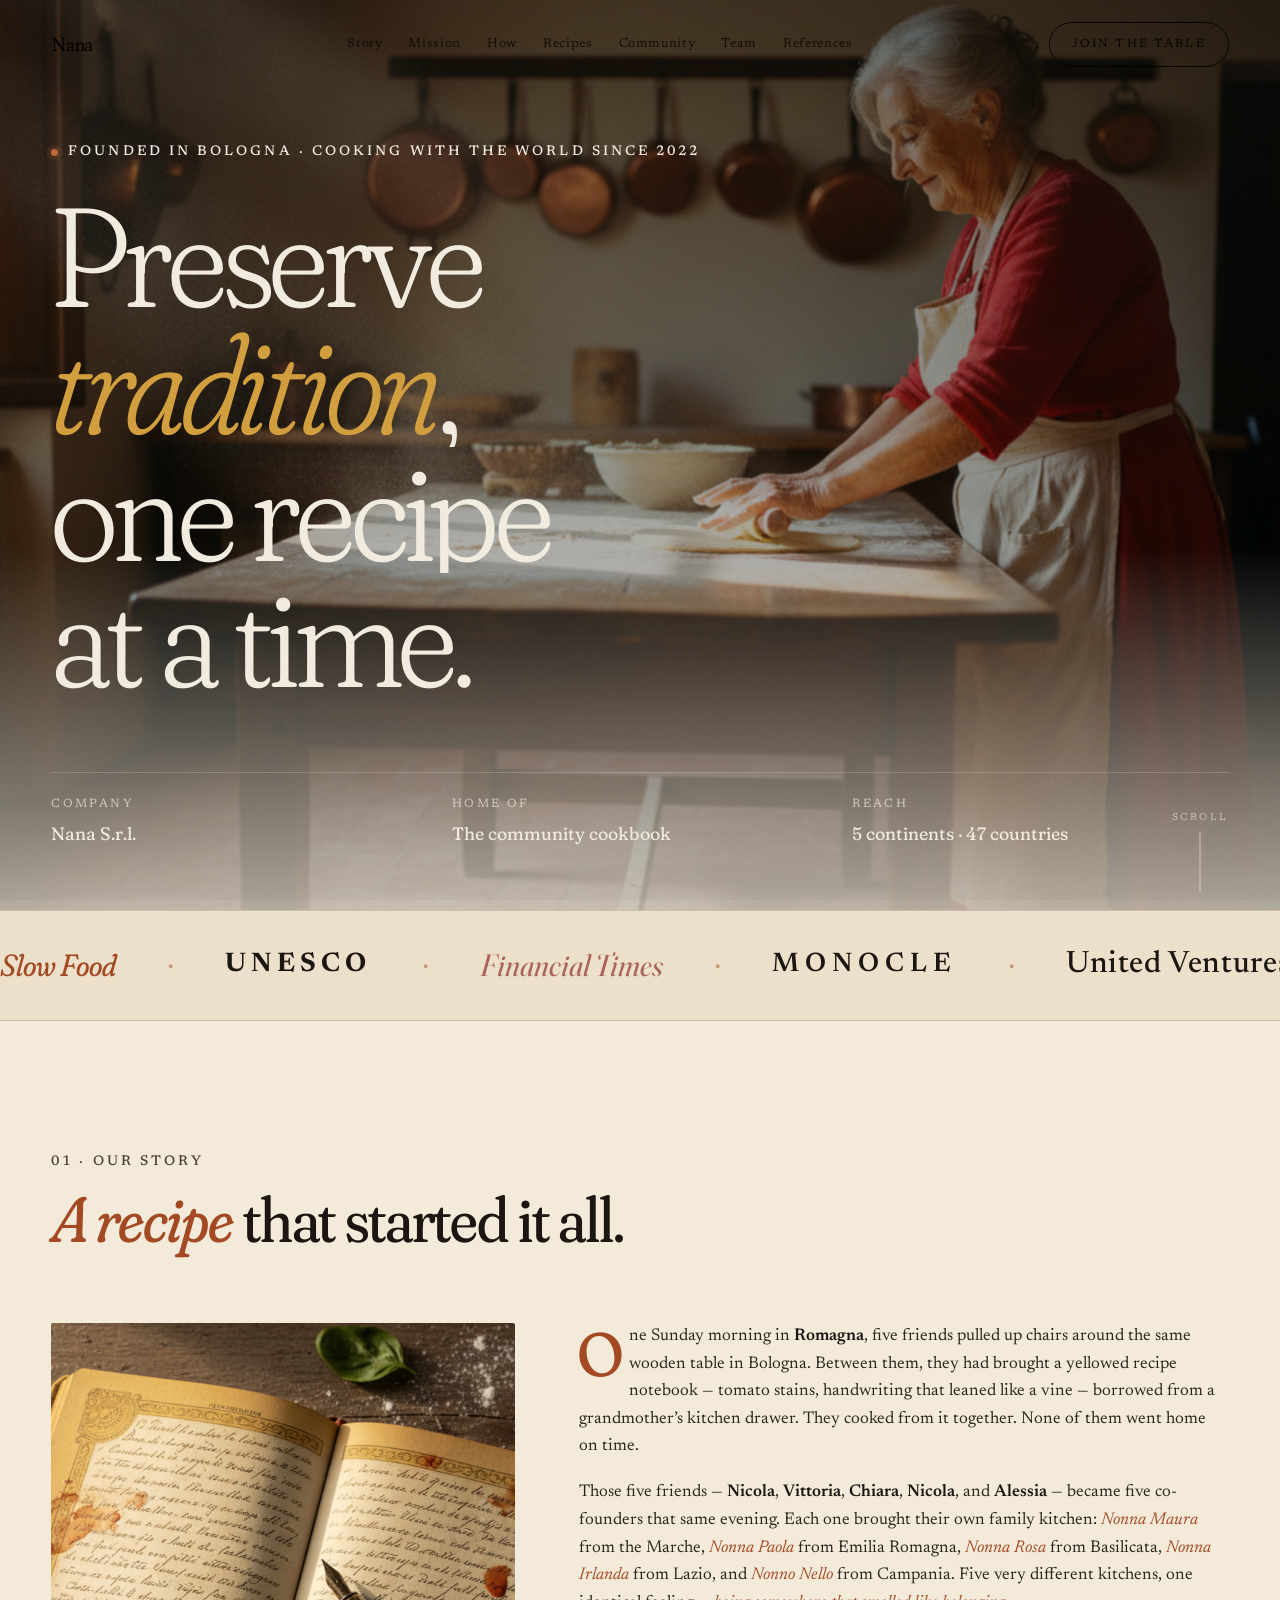
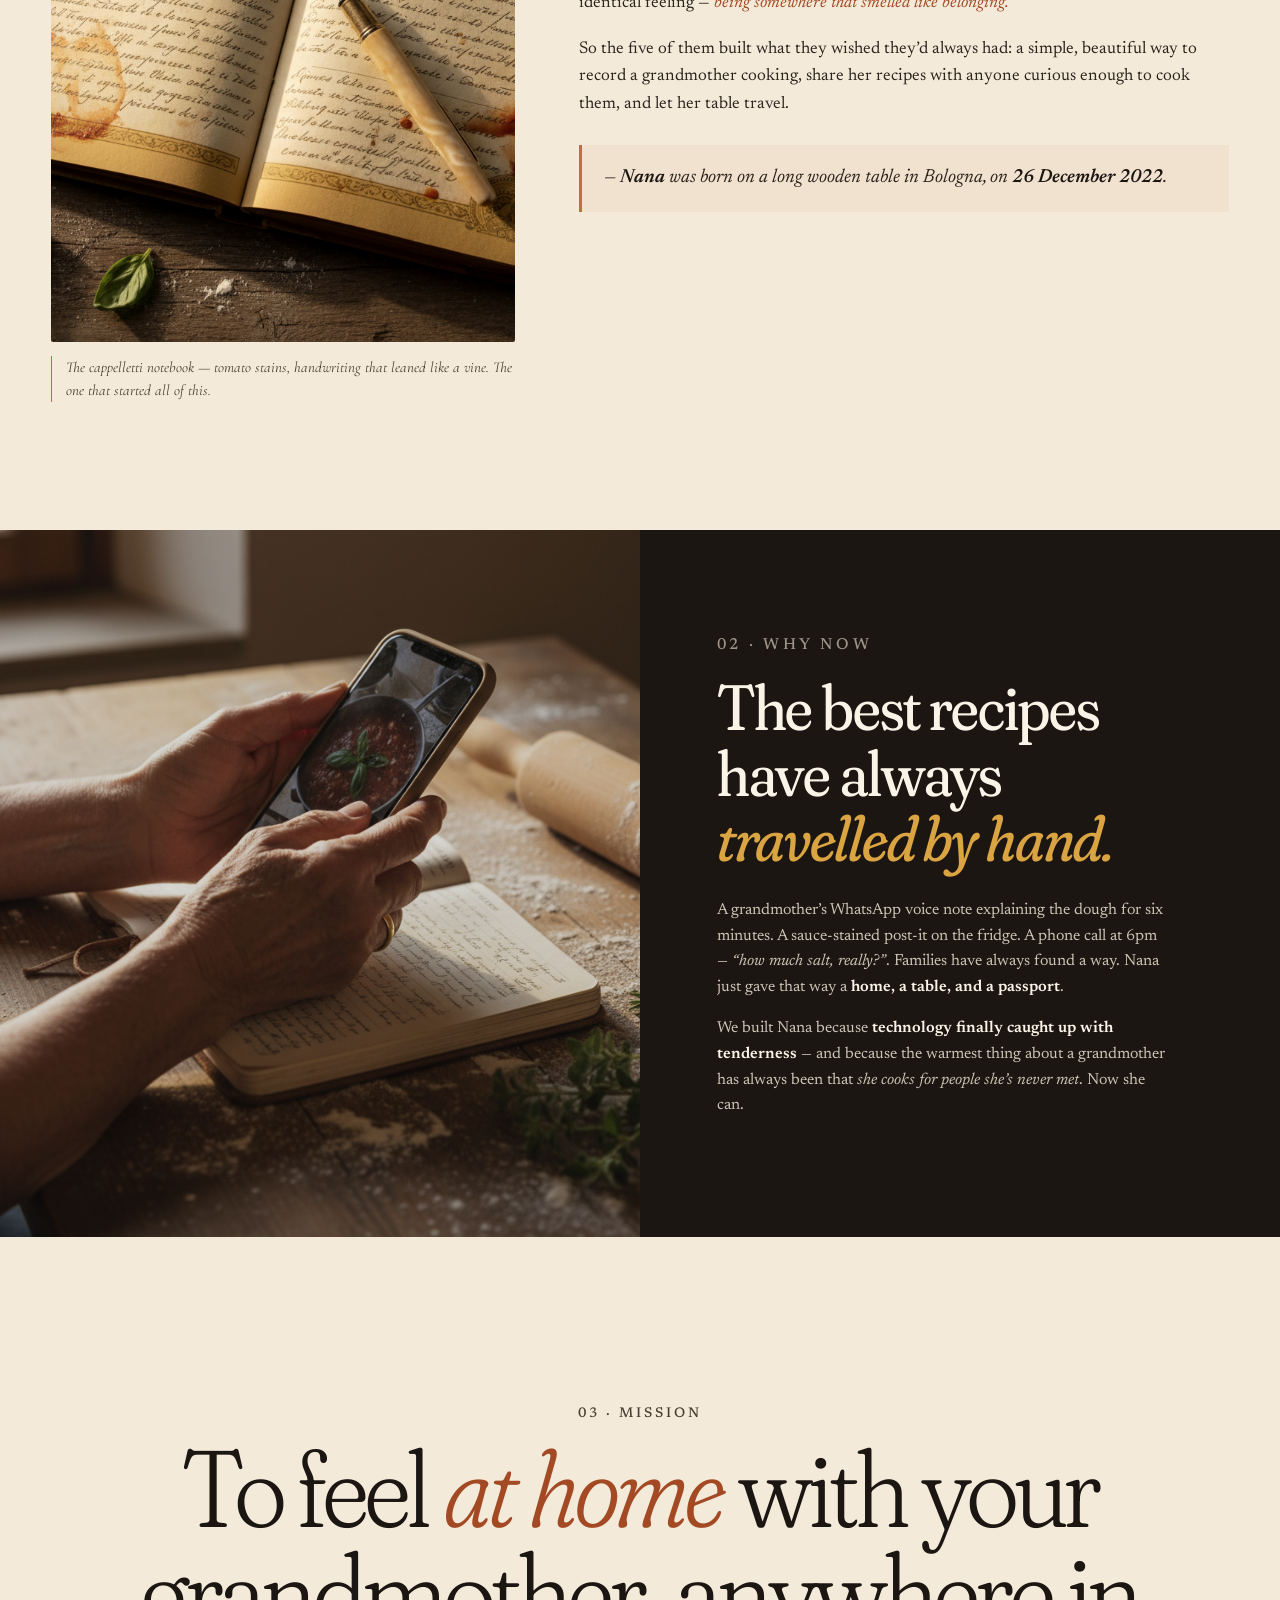
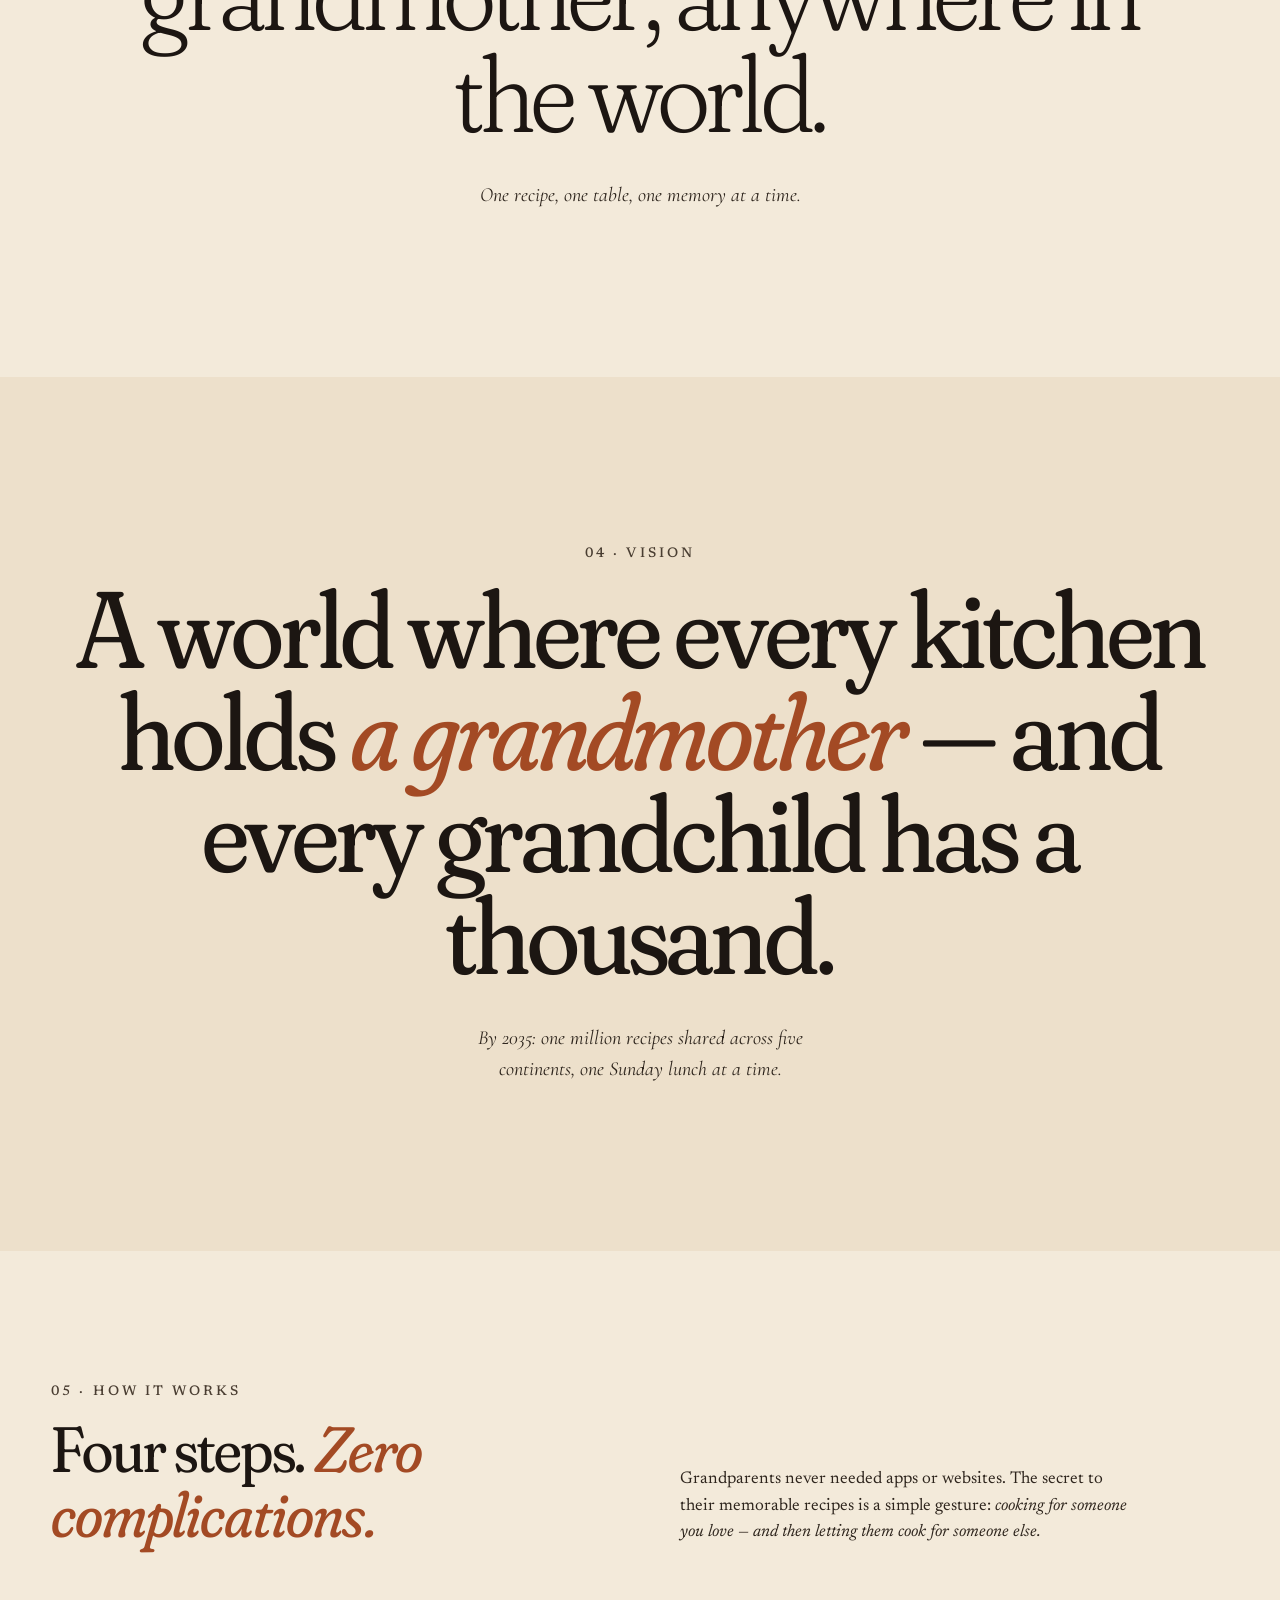
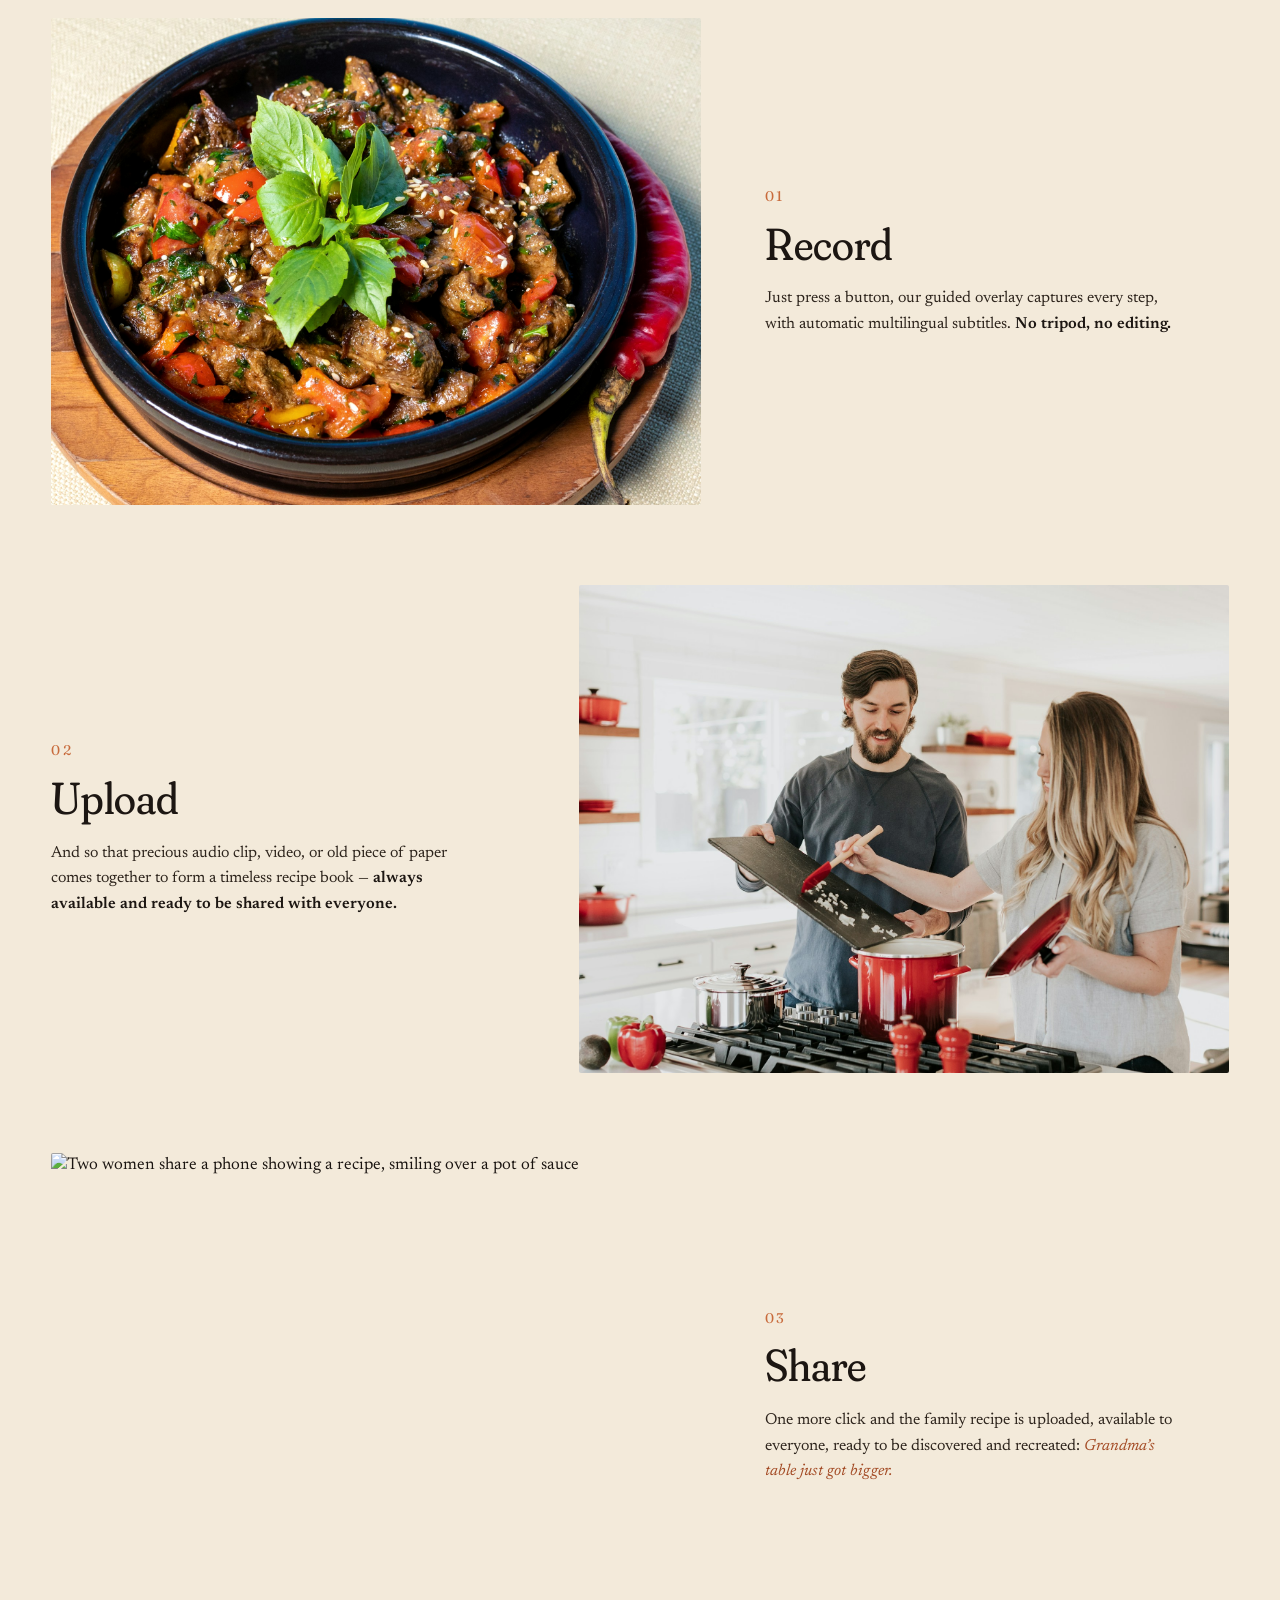
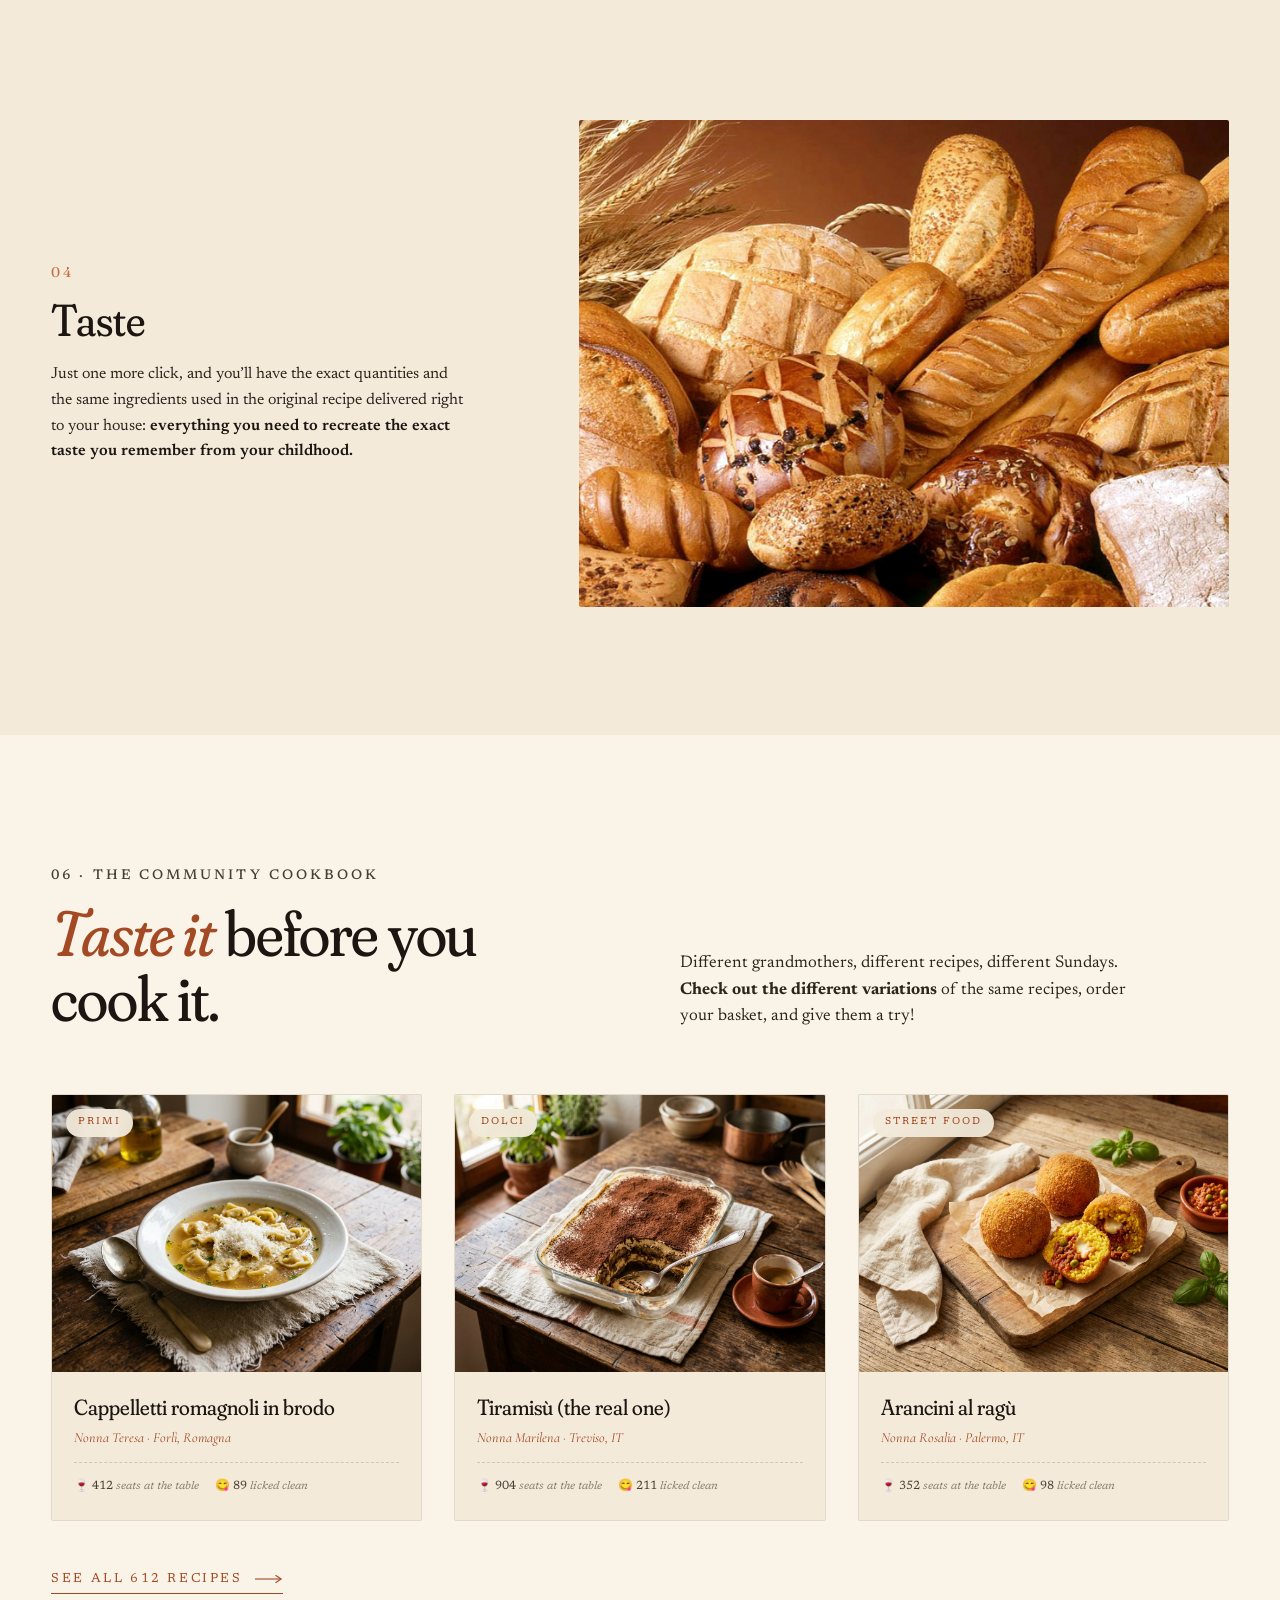
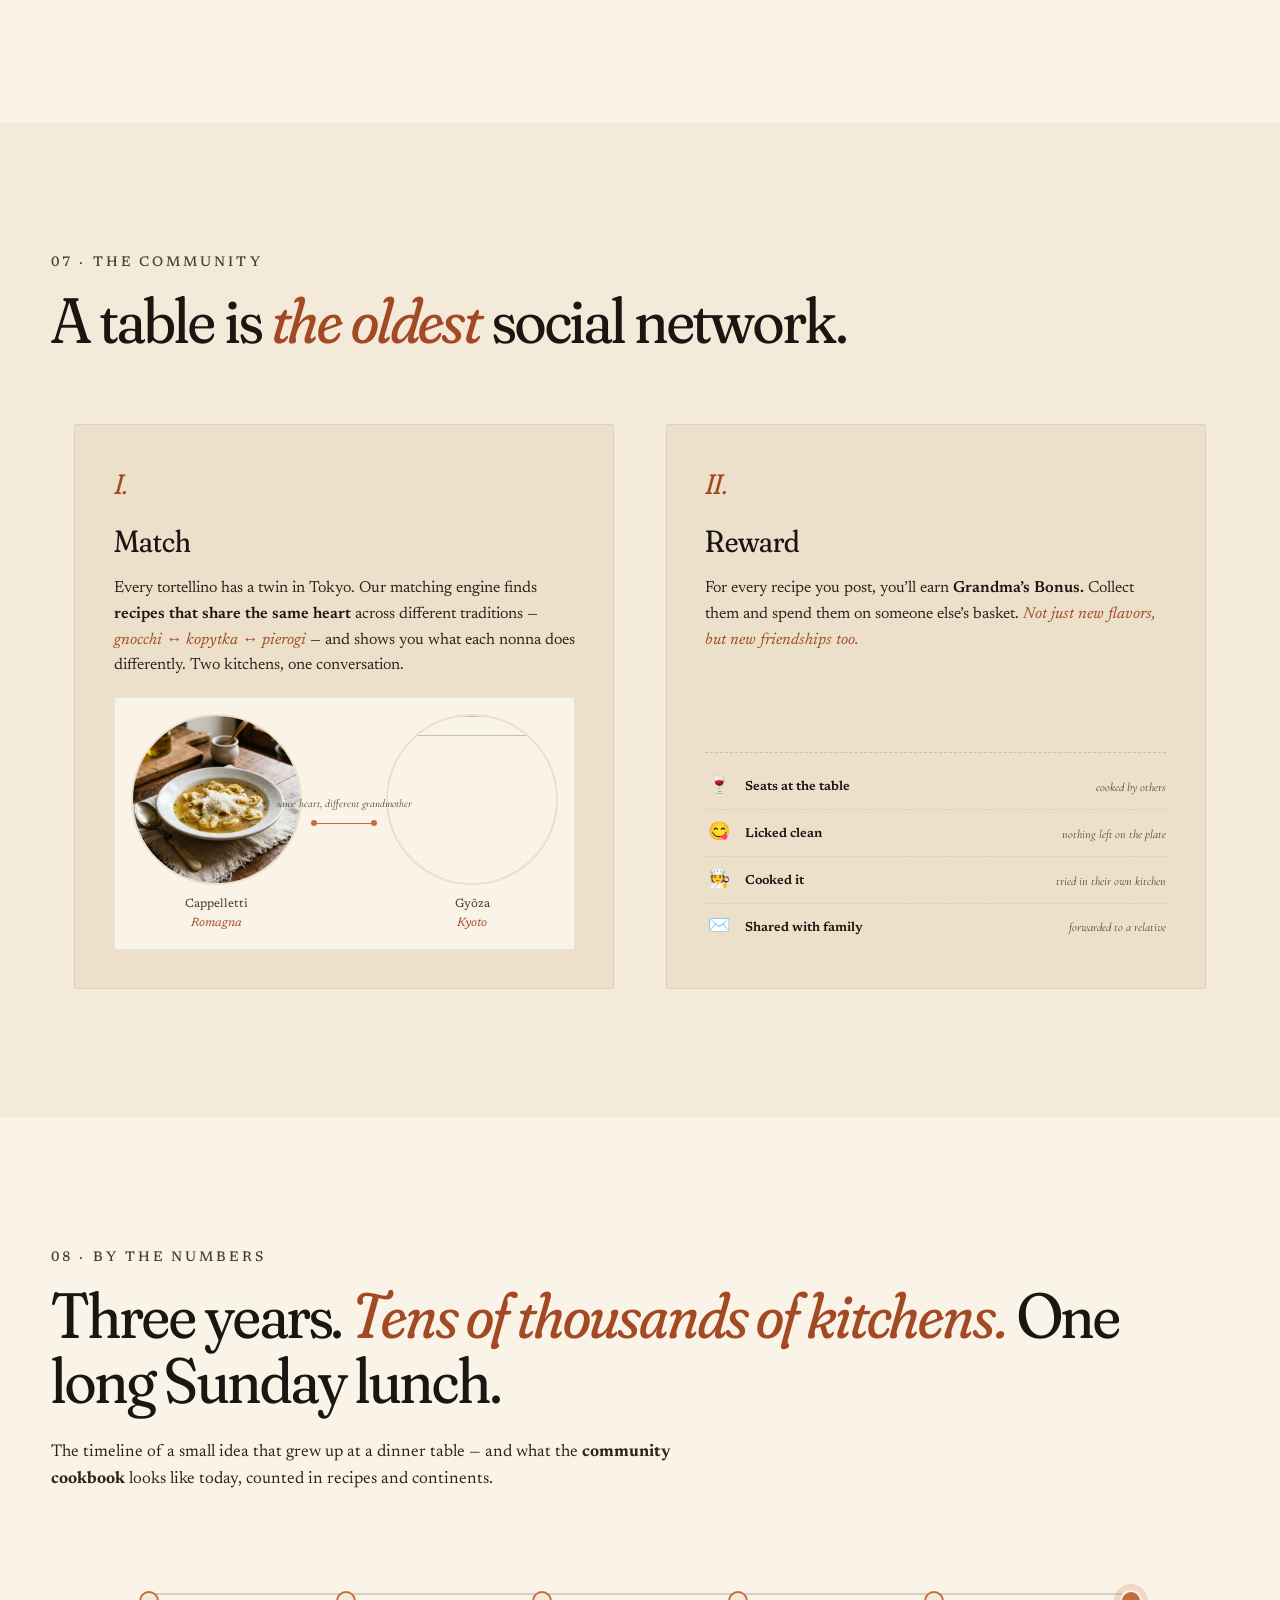
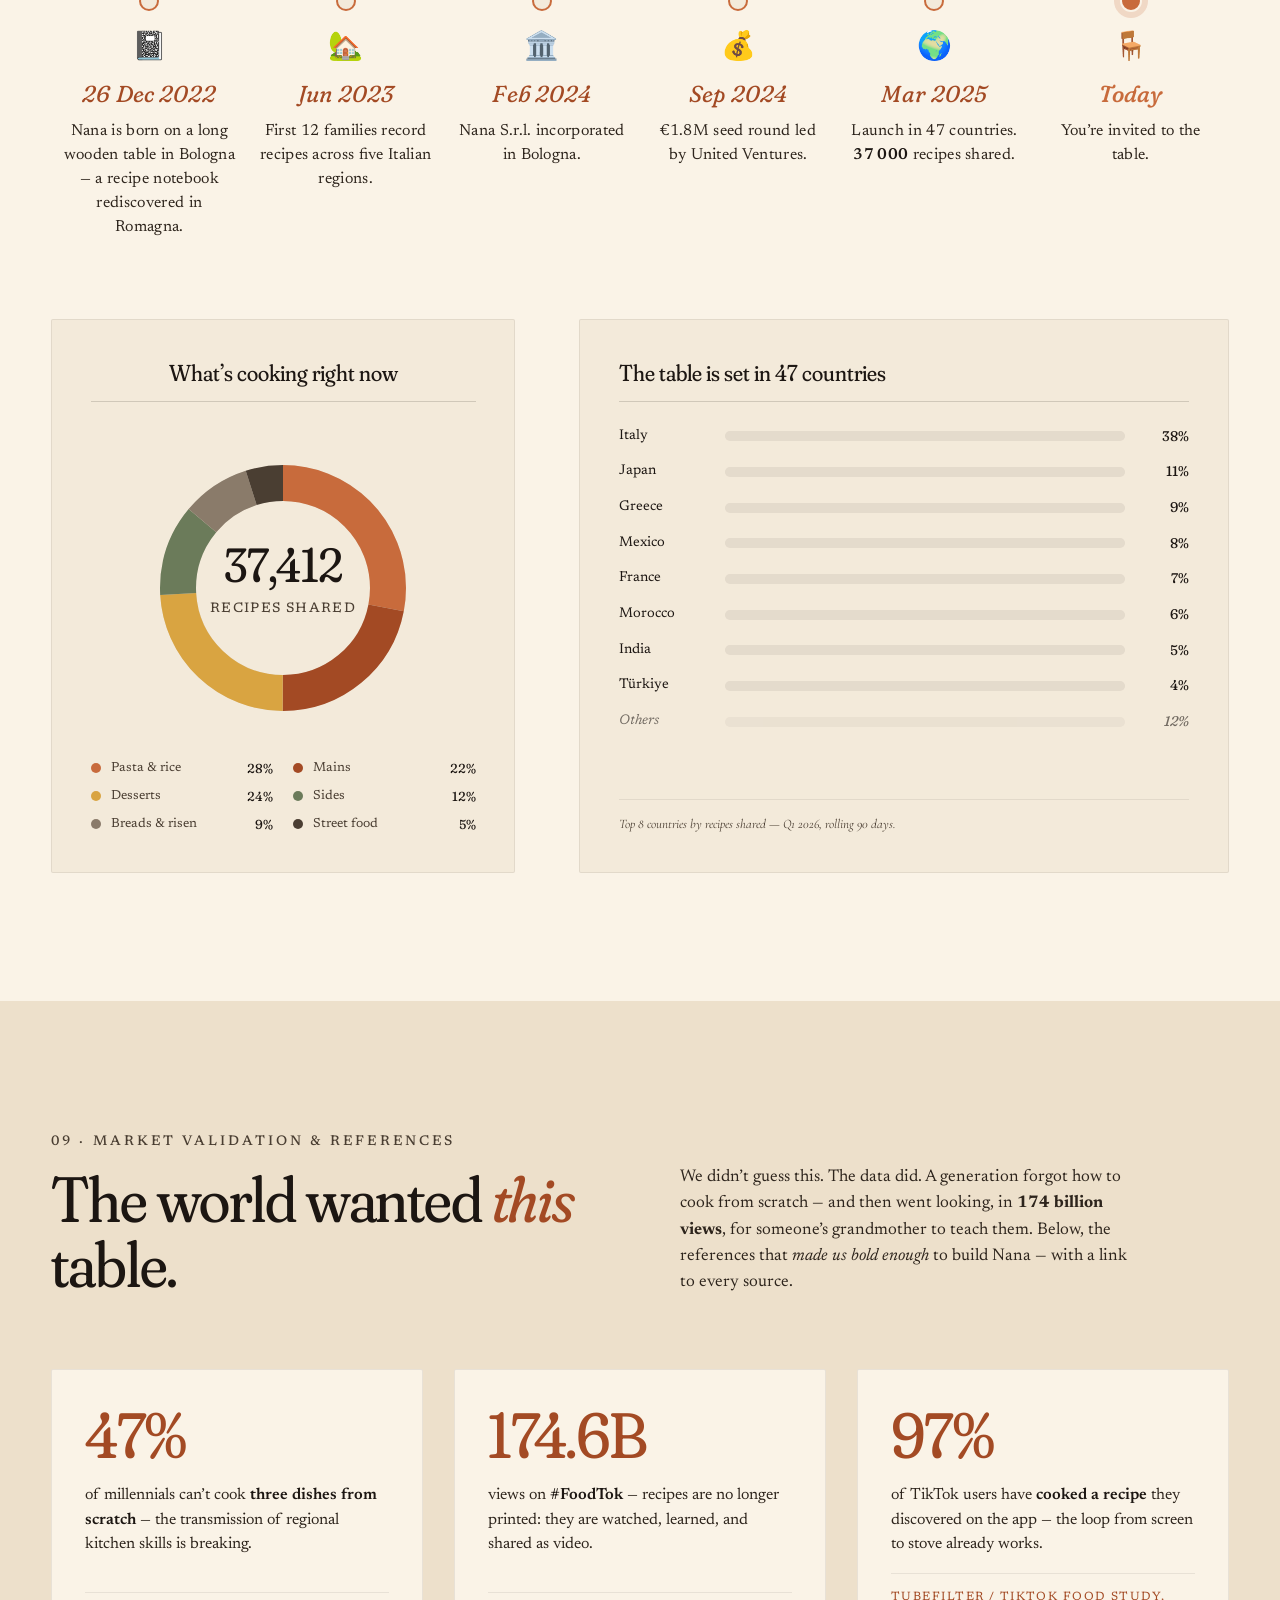
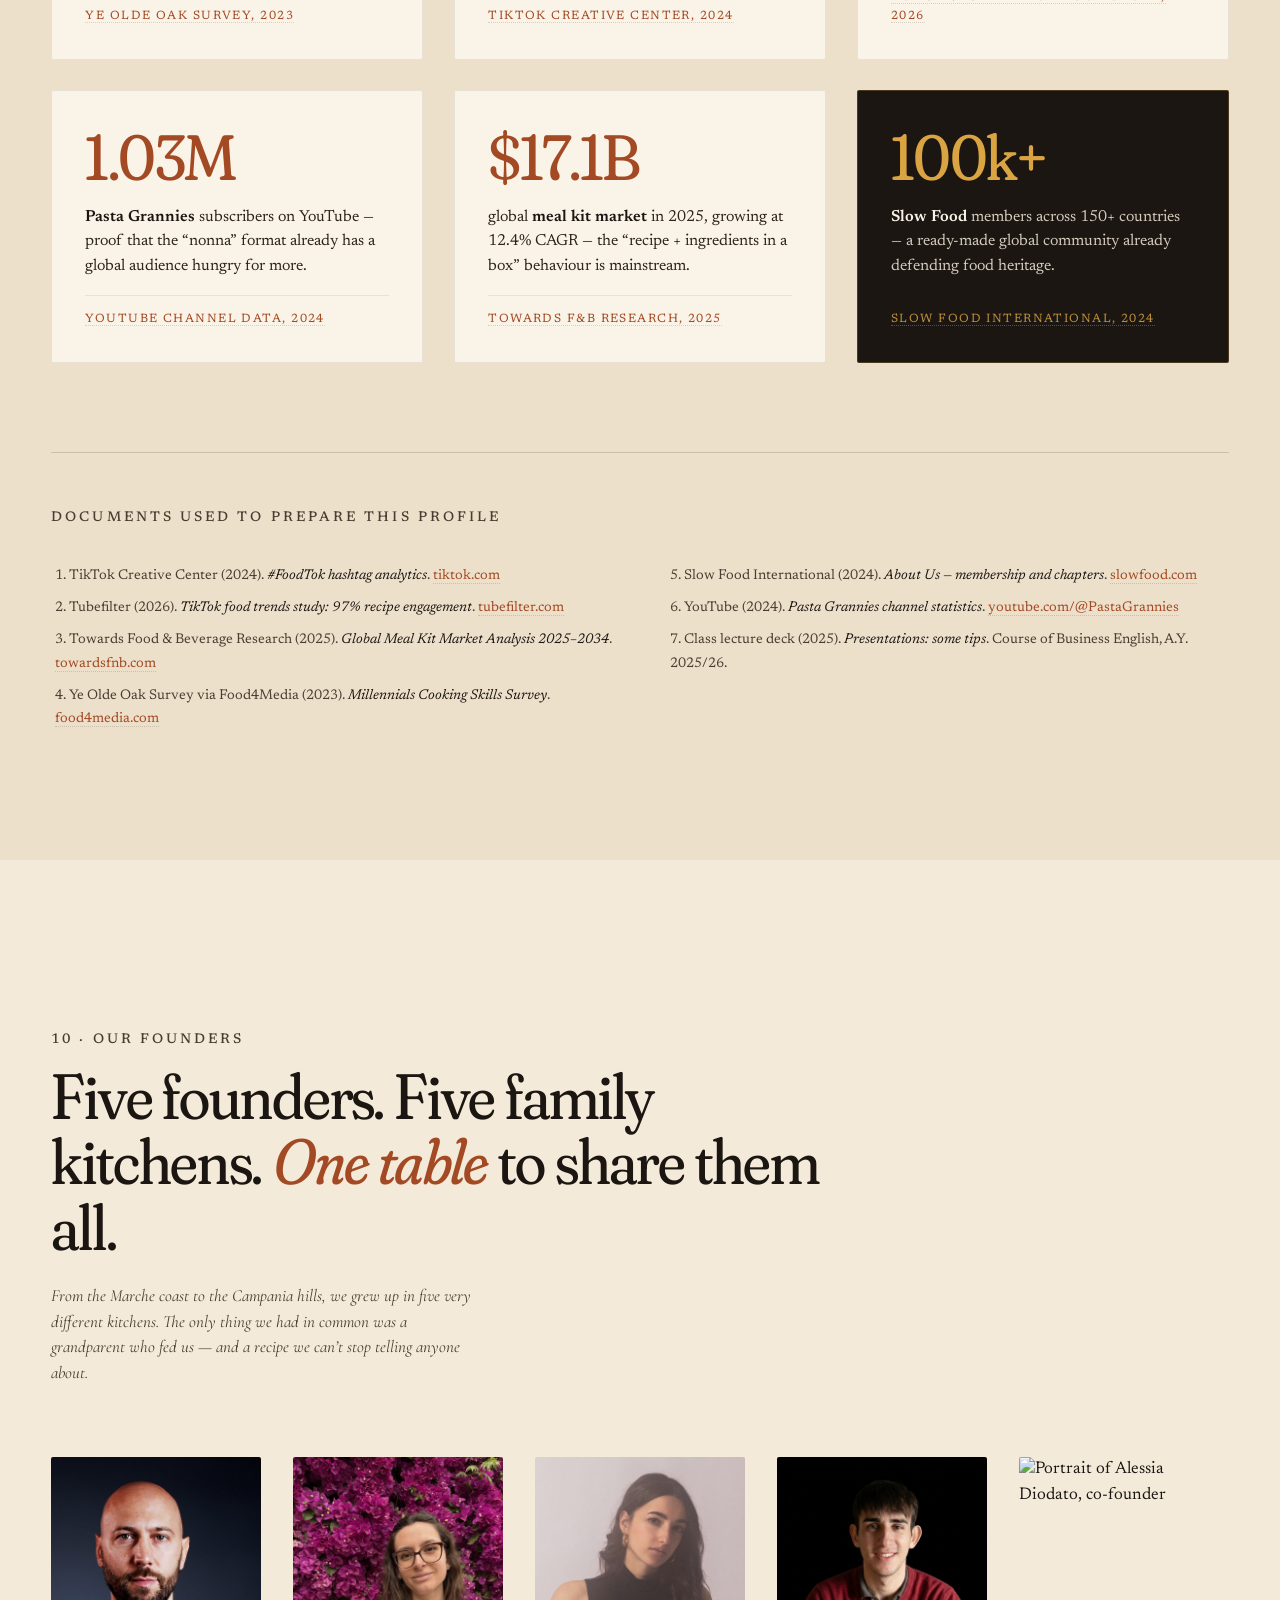
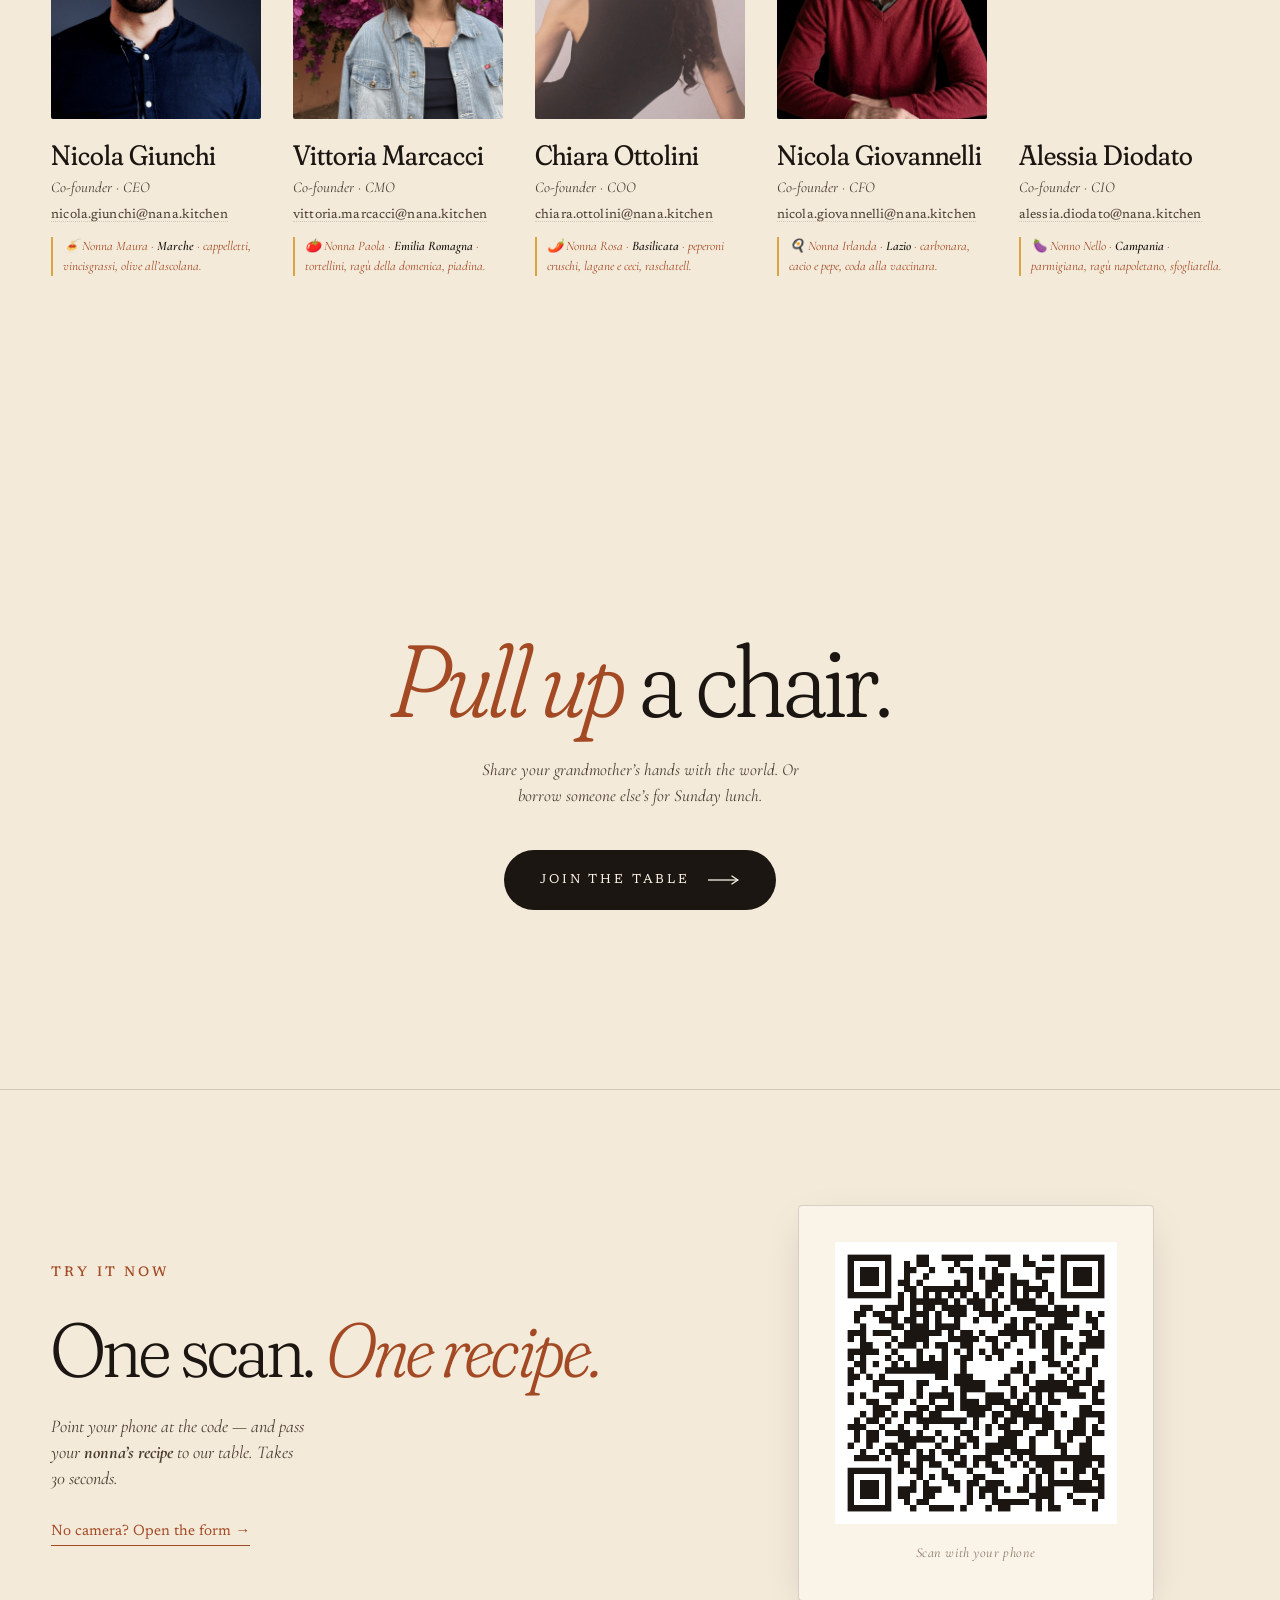
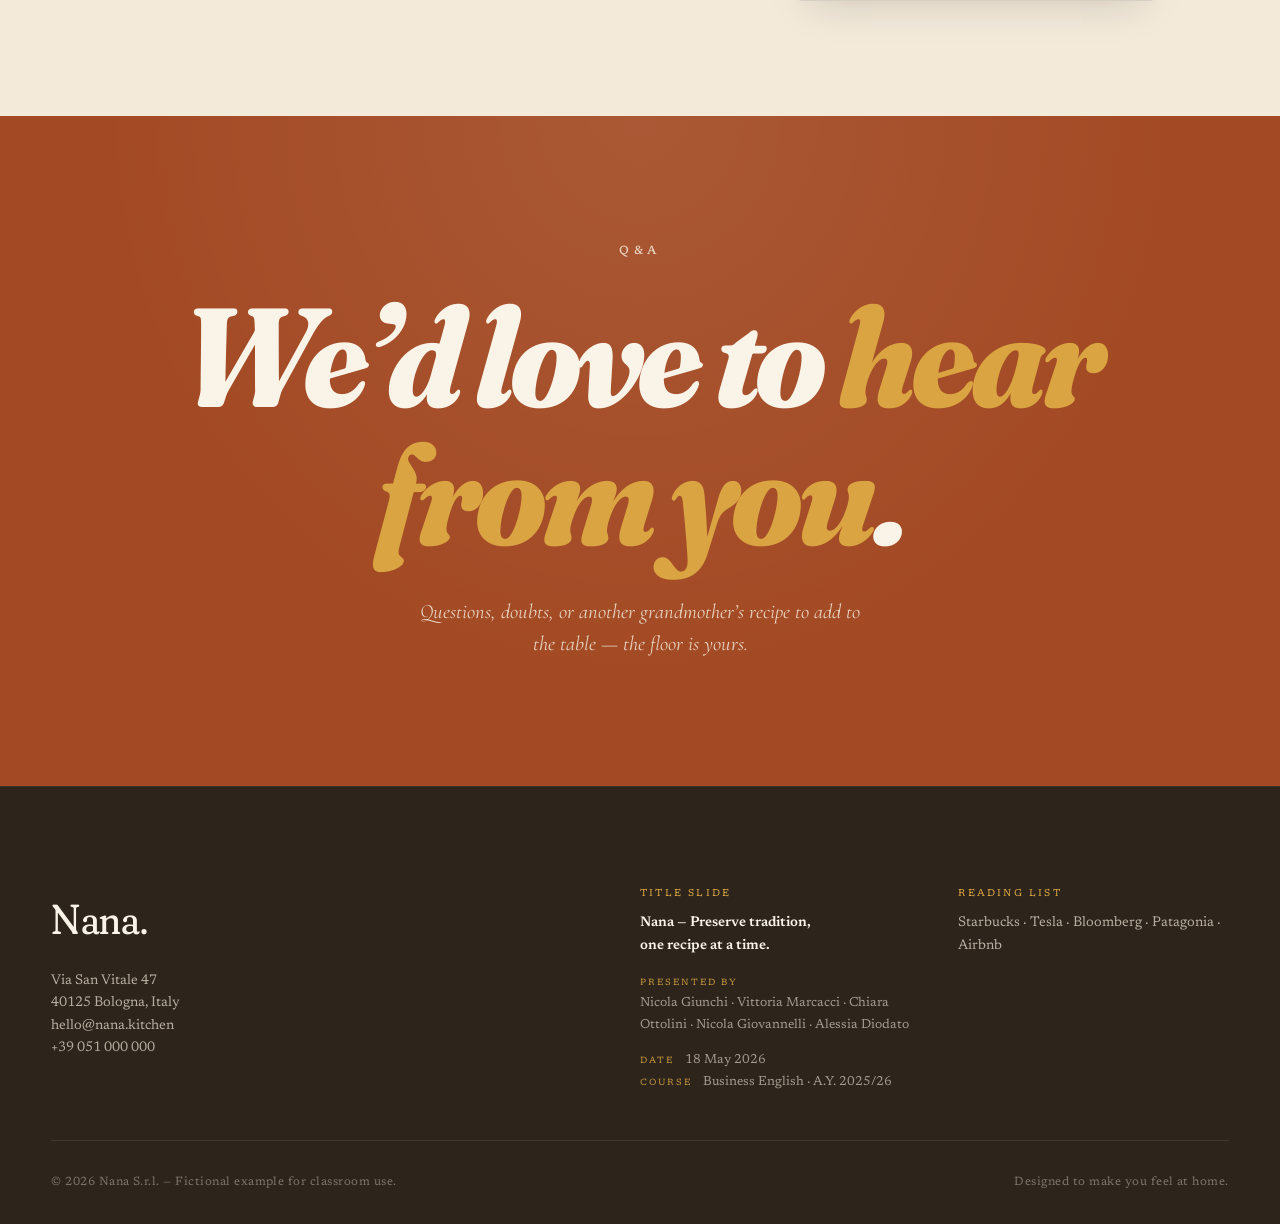
==== commit 35393a04: "Team: replace Nicola Giovannelli placeholder with real photo Co-Authored-By: Claude Opus 4.7 (1M con" ====
--- a/index.html
+++ b/index.html
@@ -535,7 +535,7 @@
       </figcaption>
     </figure>
     <figure class="member">
-      <img src="https://images.unsplash.com/photo-1472099645785-5658abf4ff4e?w=900&amp;q=85&amp;auto=format&amp;fit=crop" alt="Portrait of Nicola Giovannelli, co-founder" />
+      <img src="images/team-nicola-giovannelli.jpg" alt="Portrait of Nicola Giovannelli, co-founder" />
       <figcaption>
         <h3>Nicola Giovannelli</h3>
         <p class="member__role">Co-founder &middot; CFO</p>
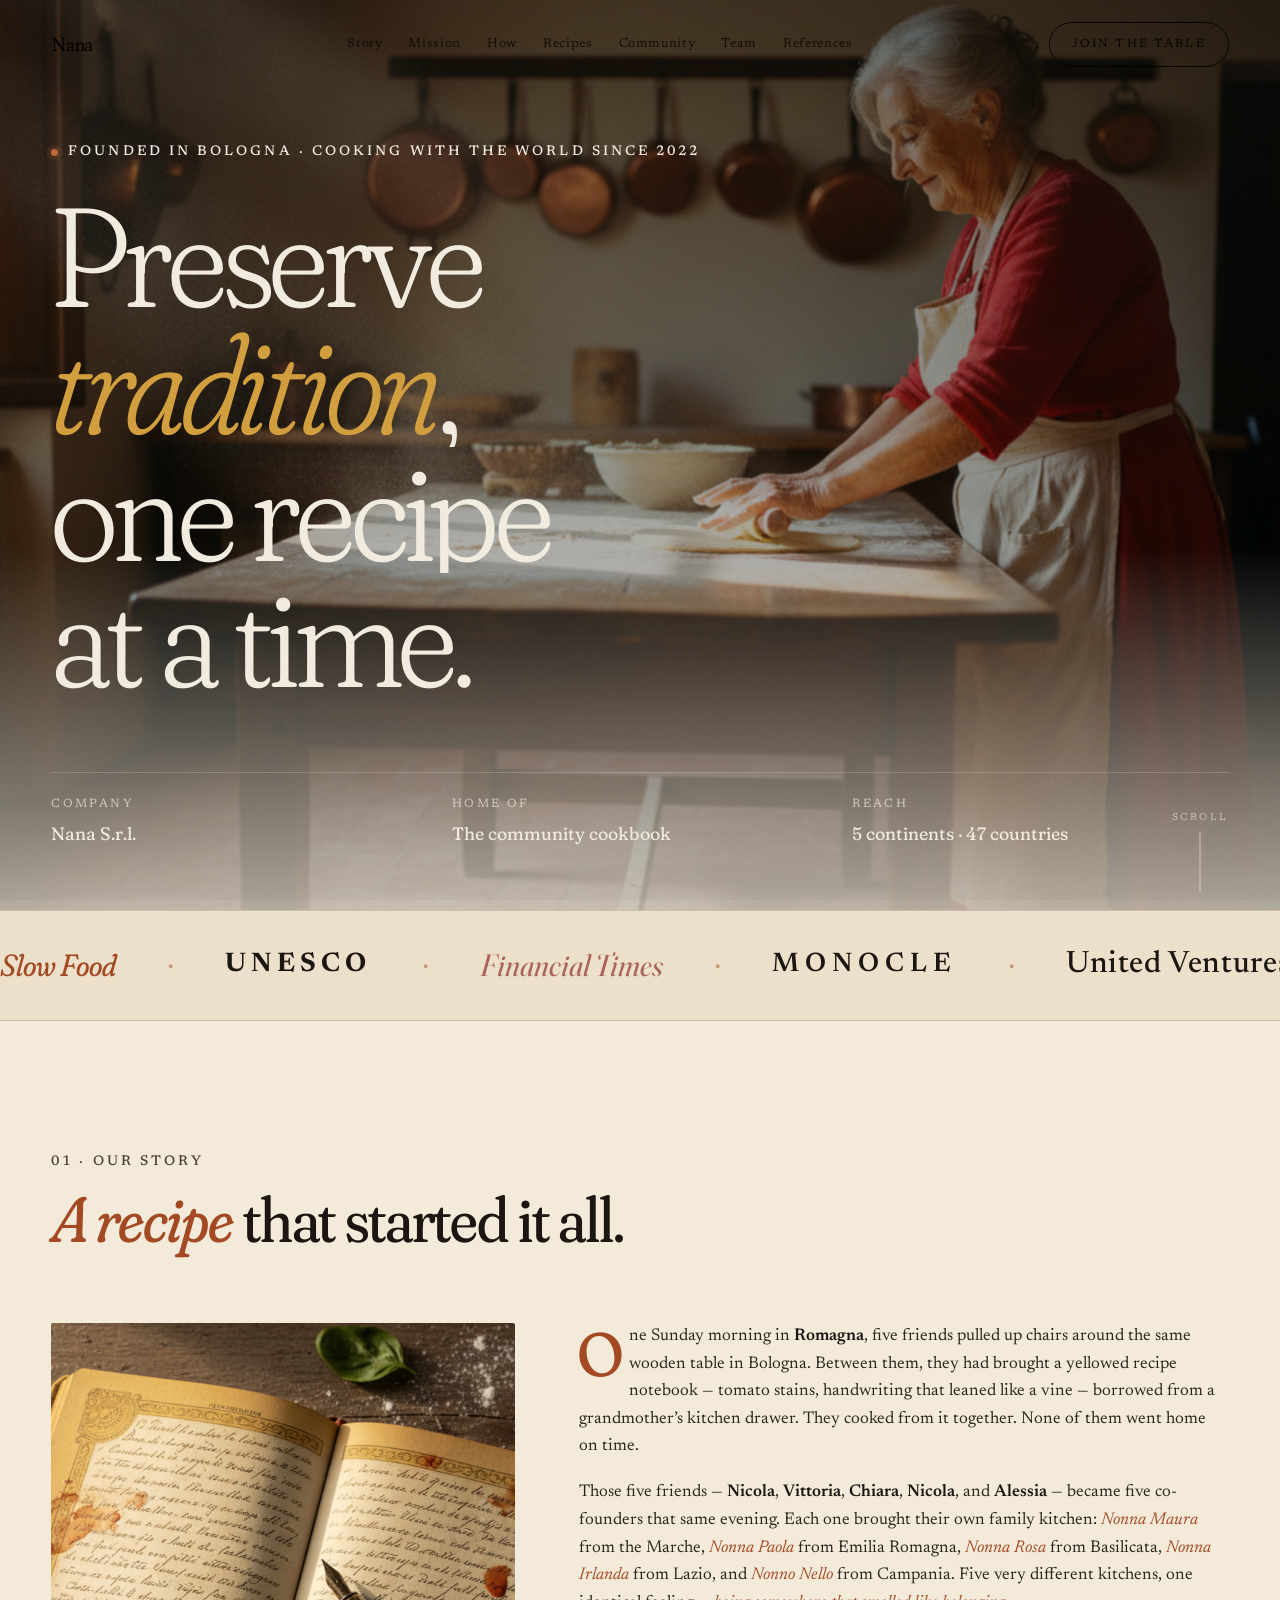
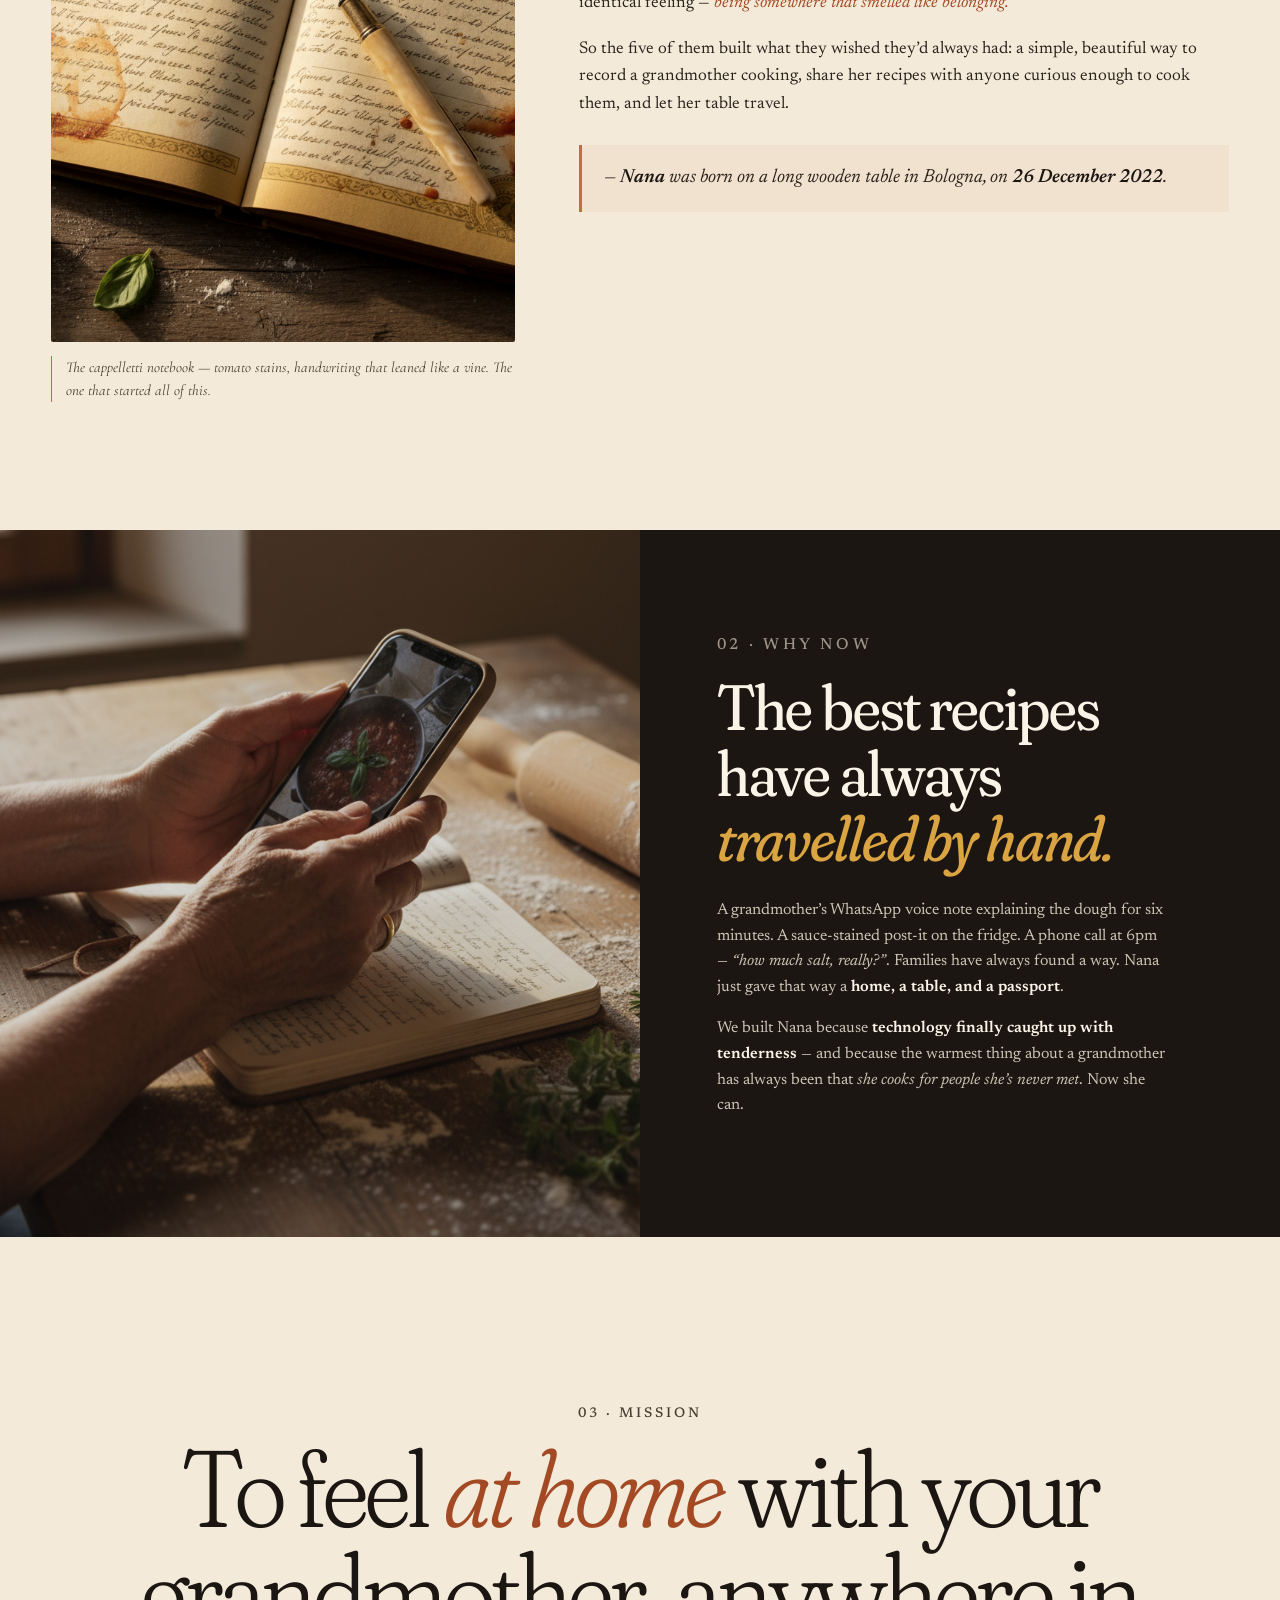
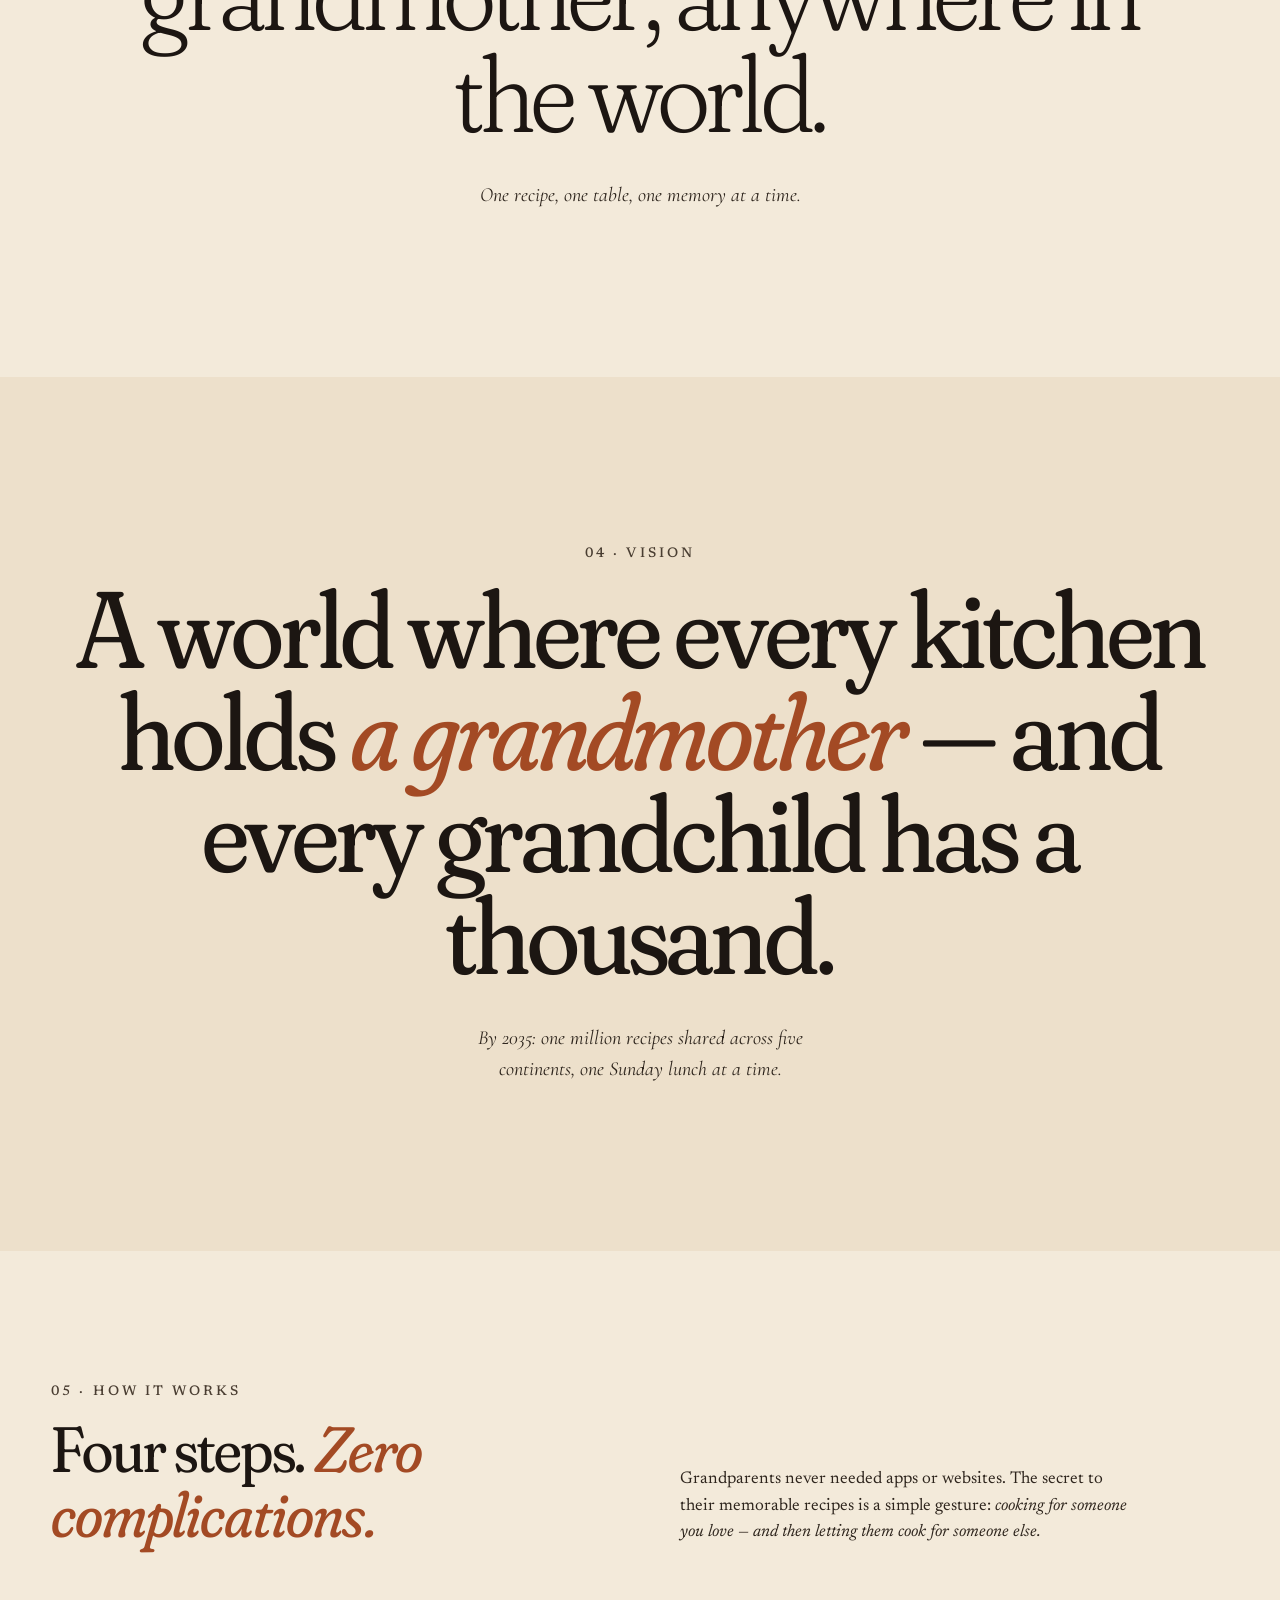
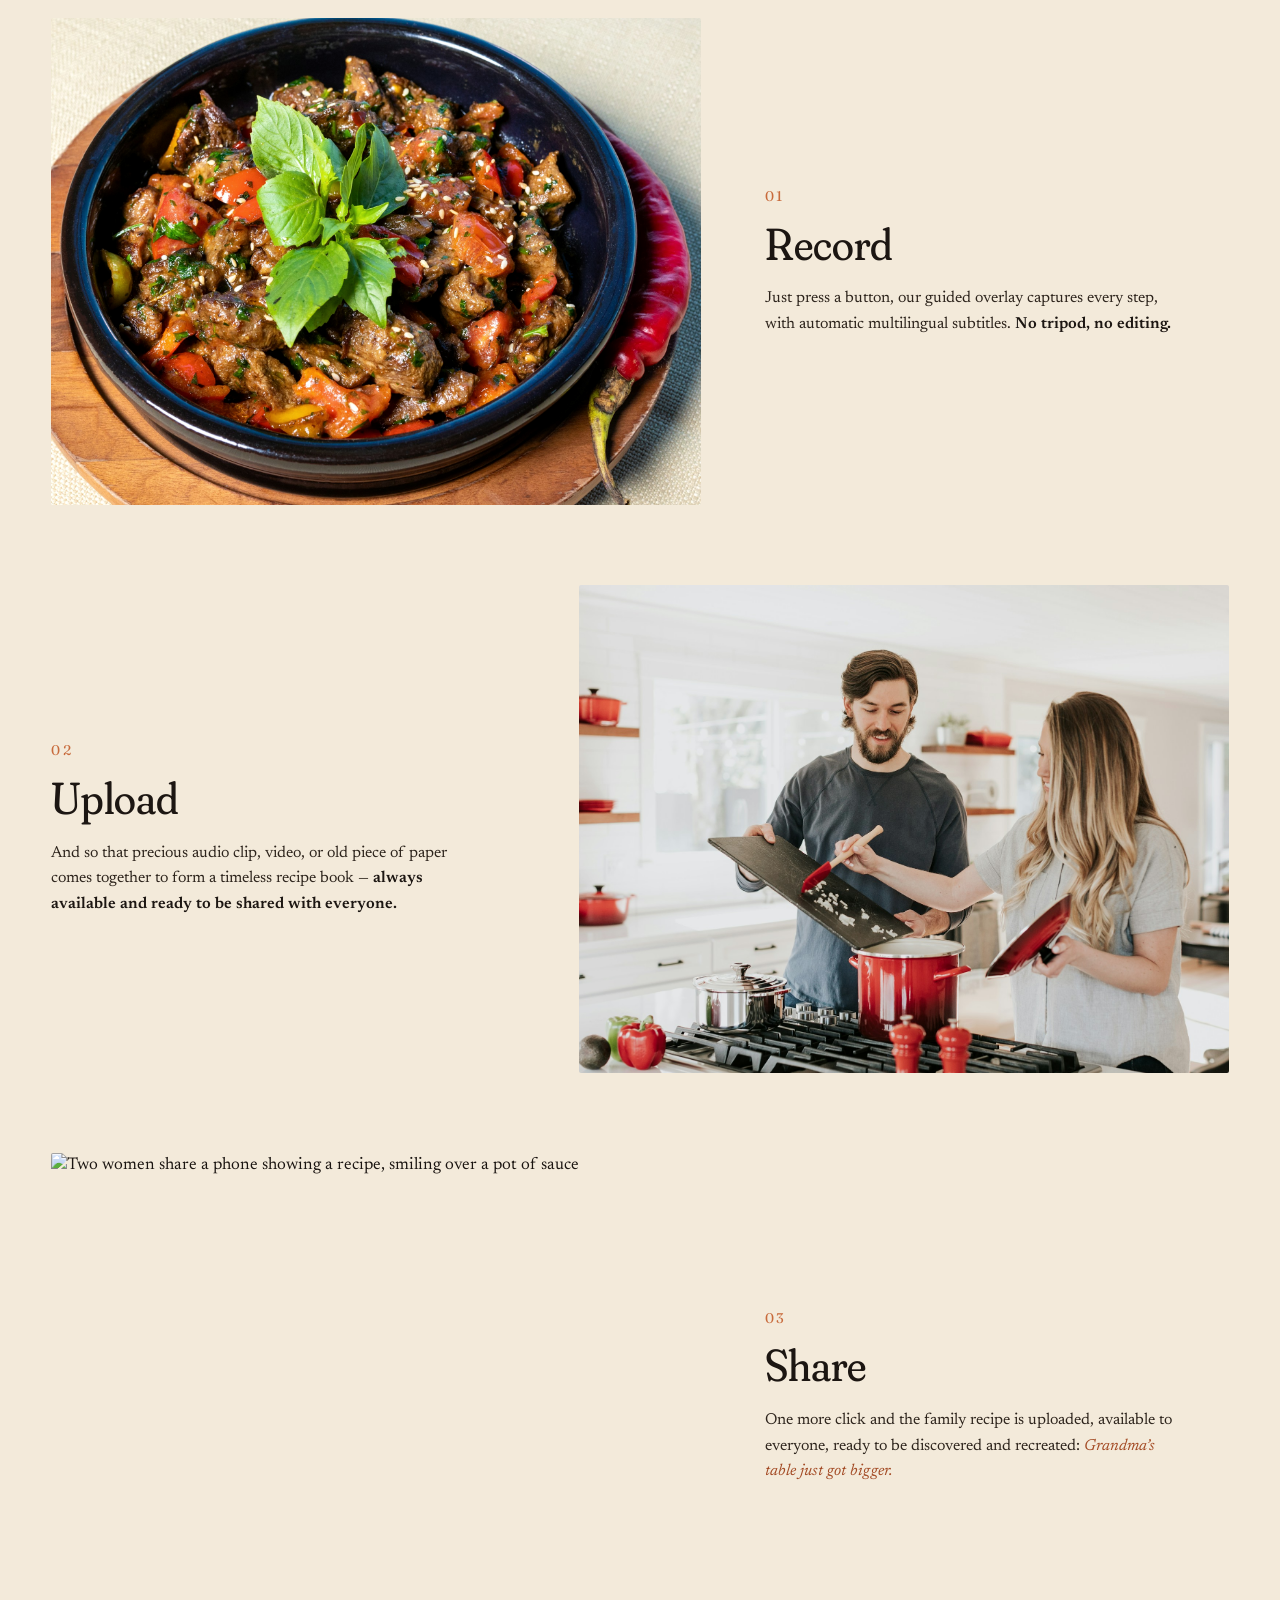
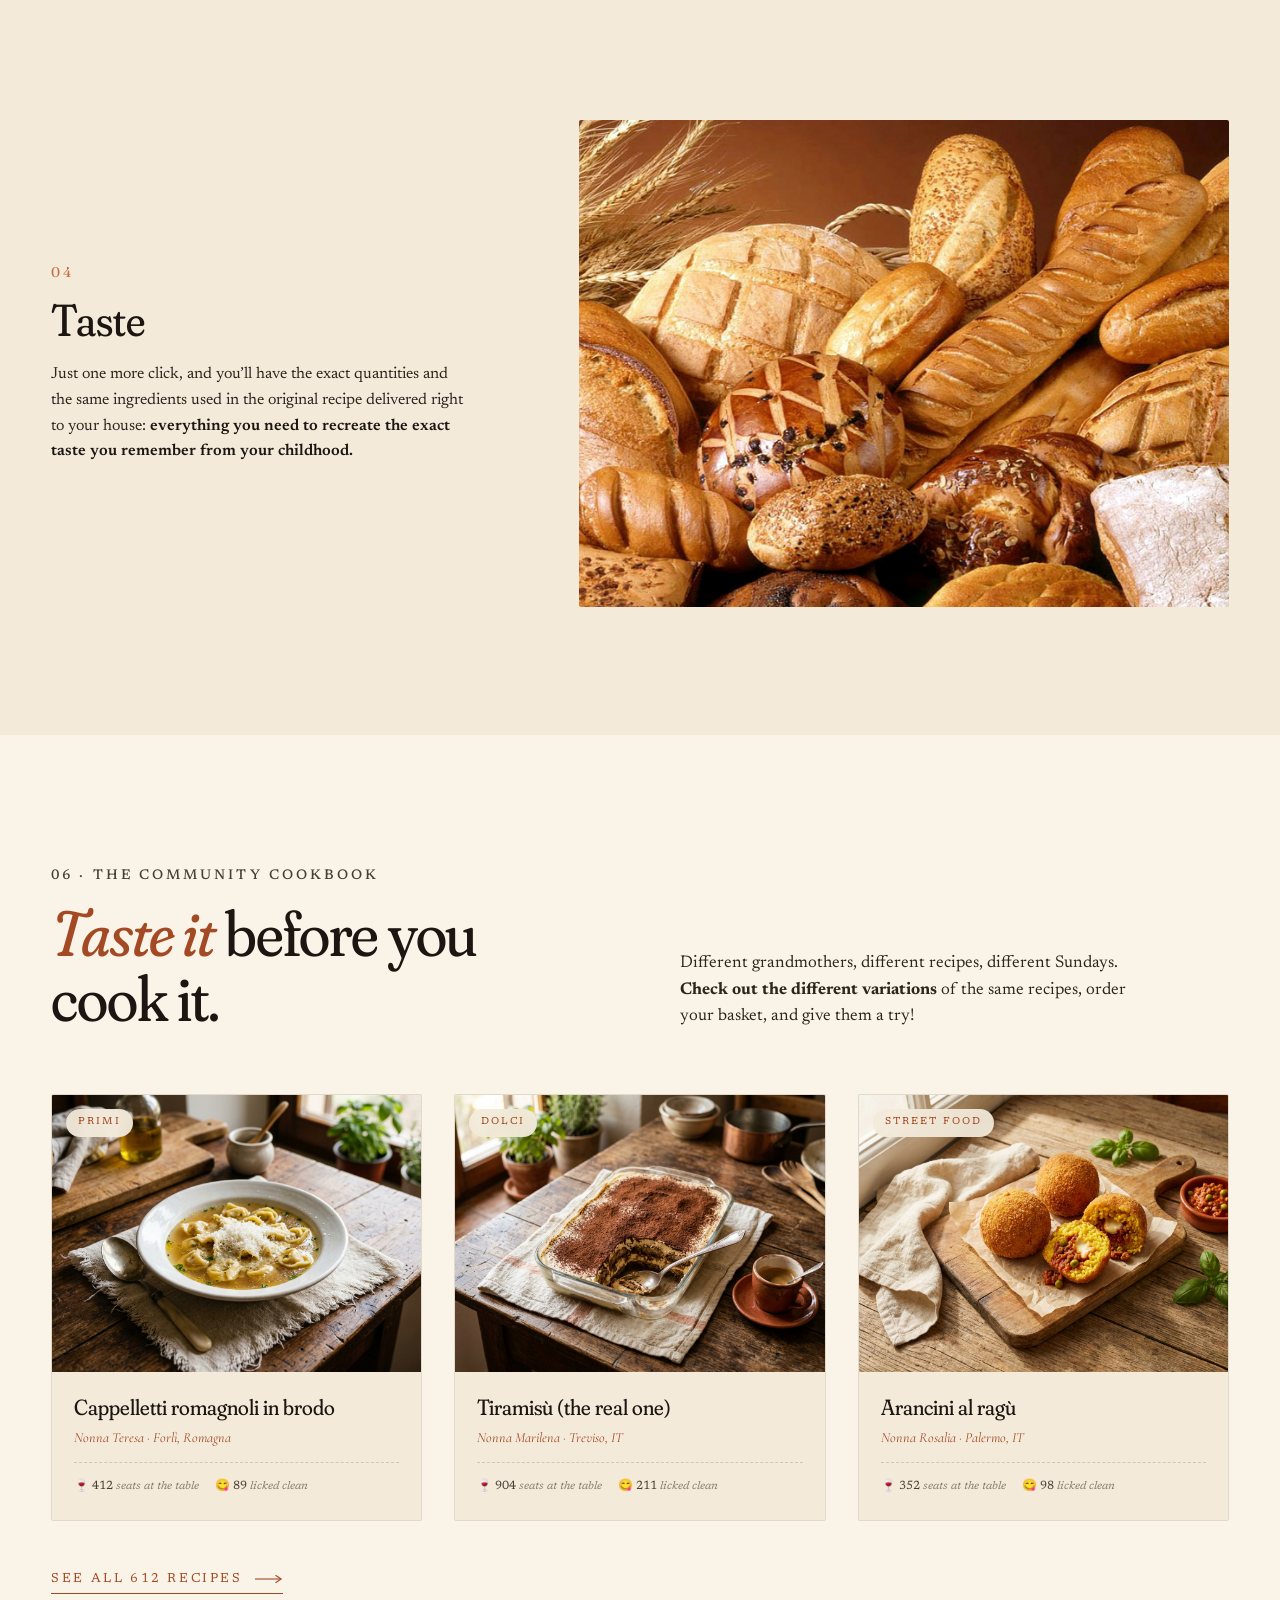
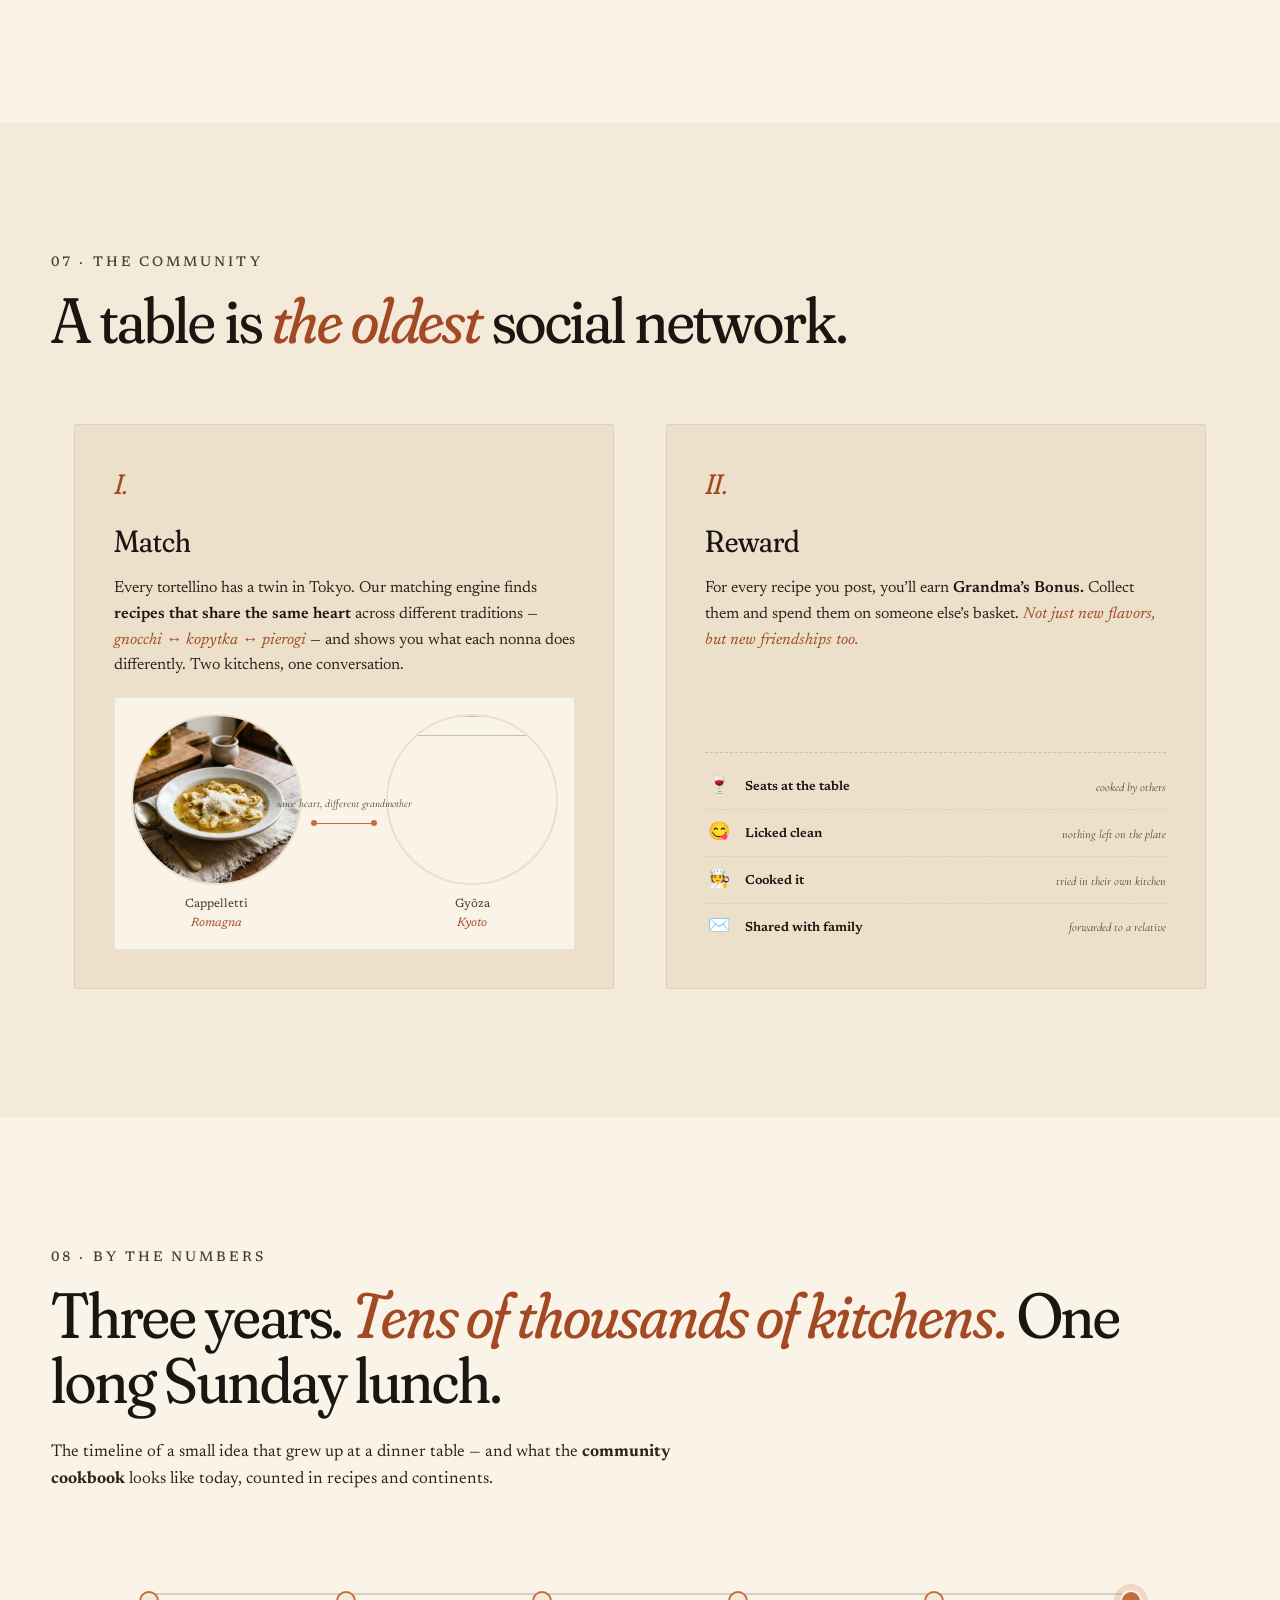
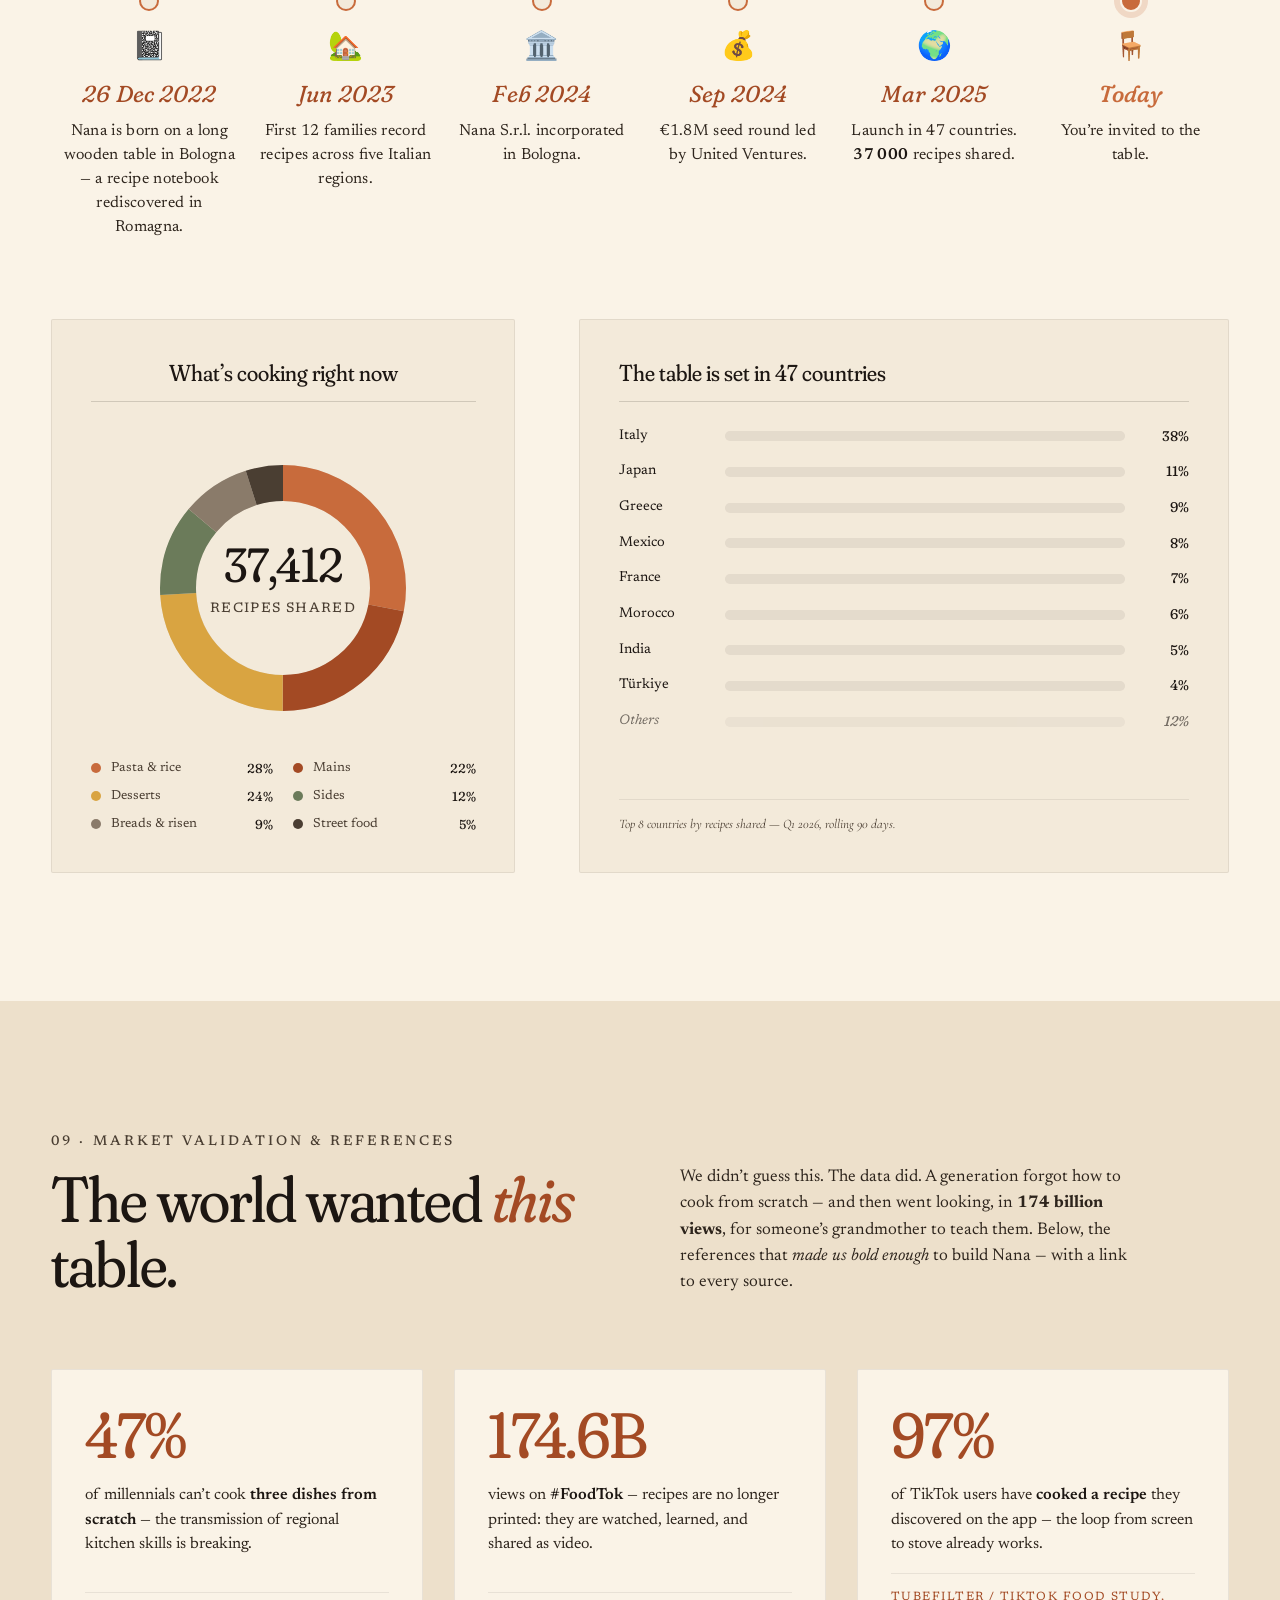
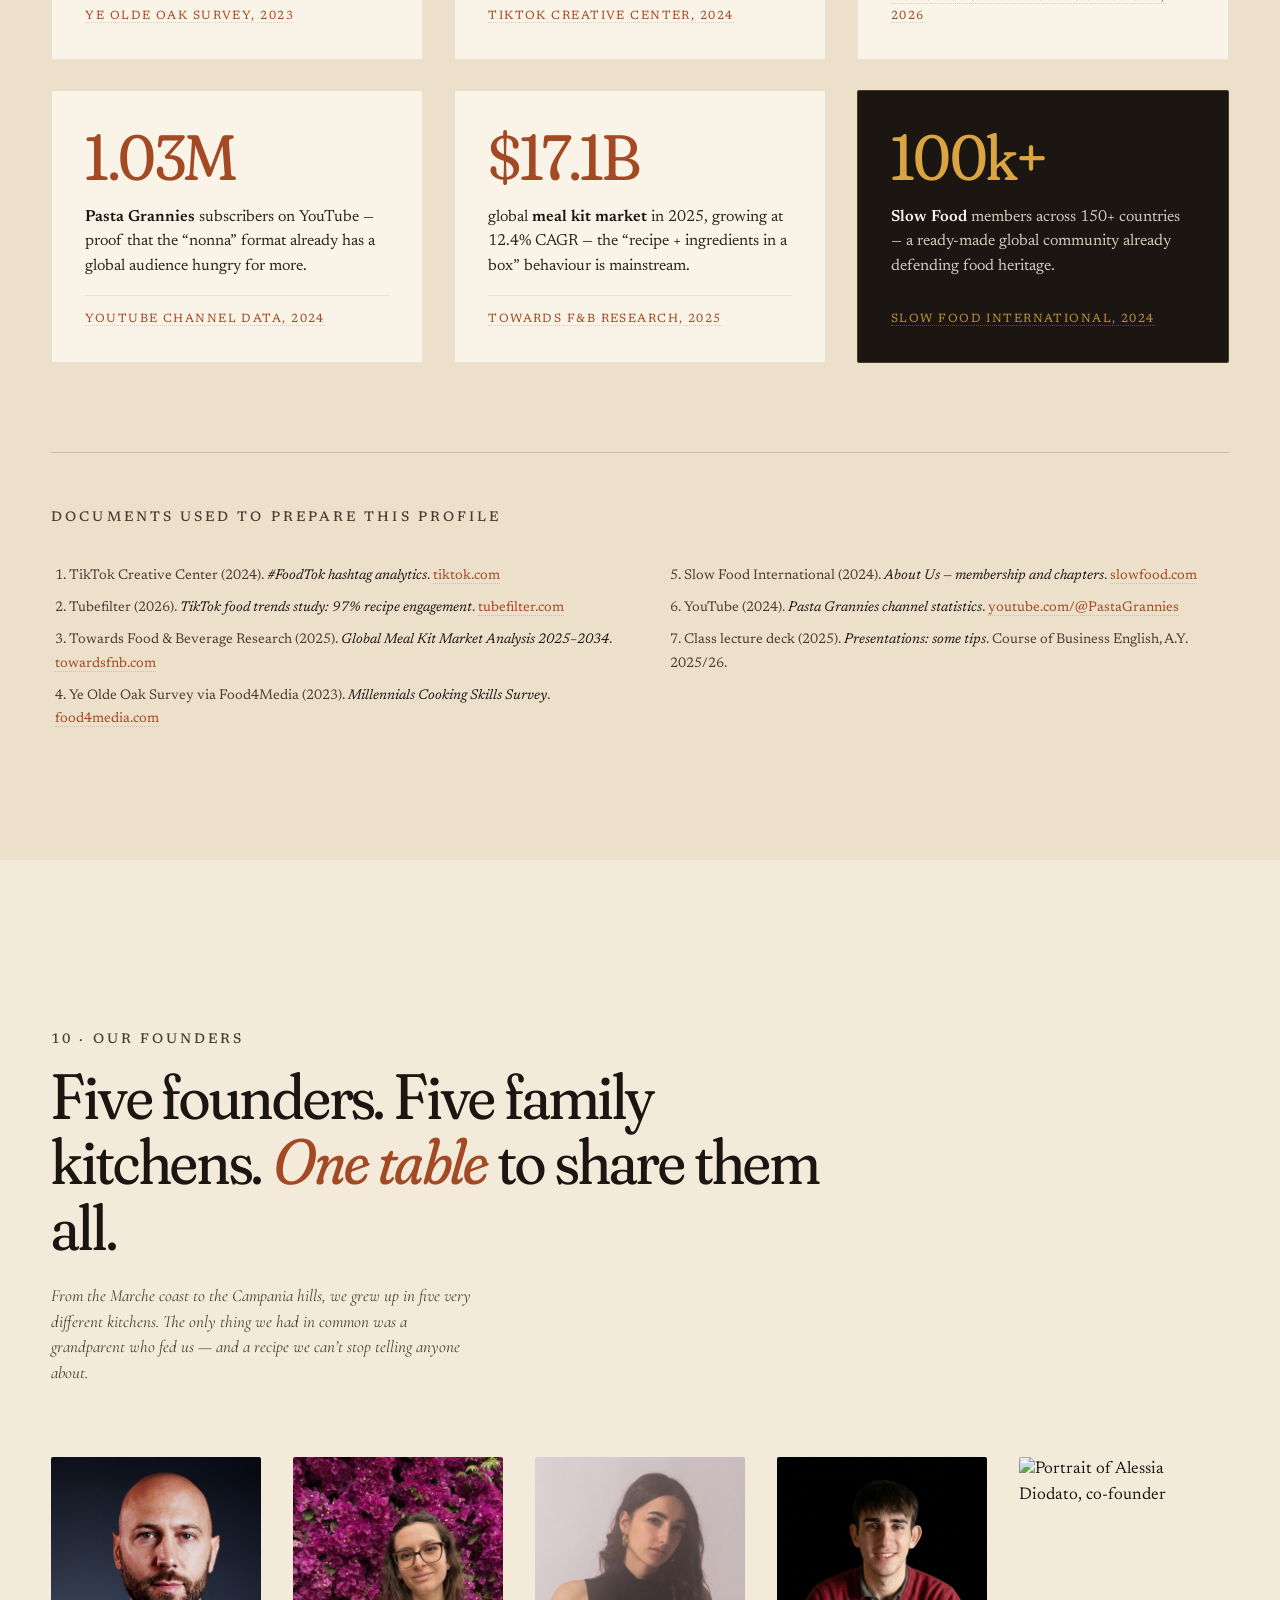
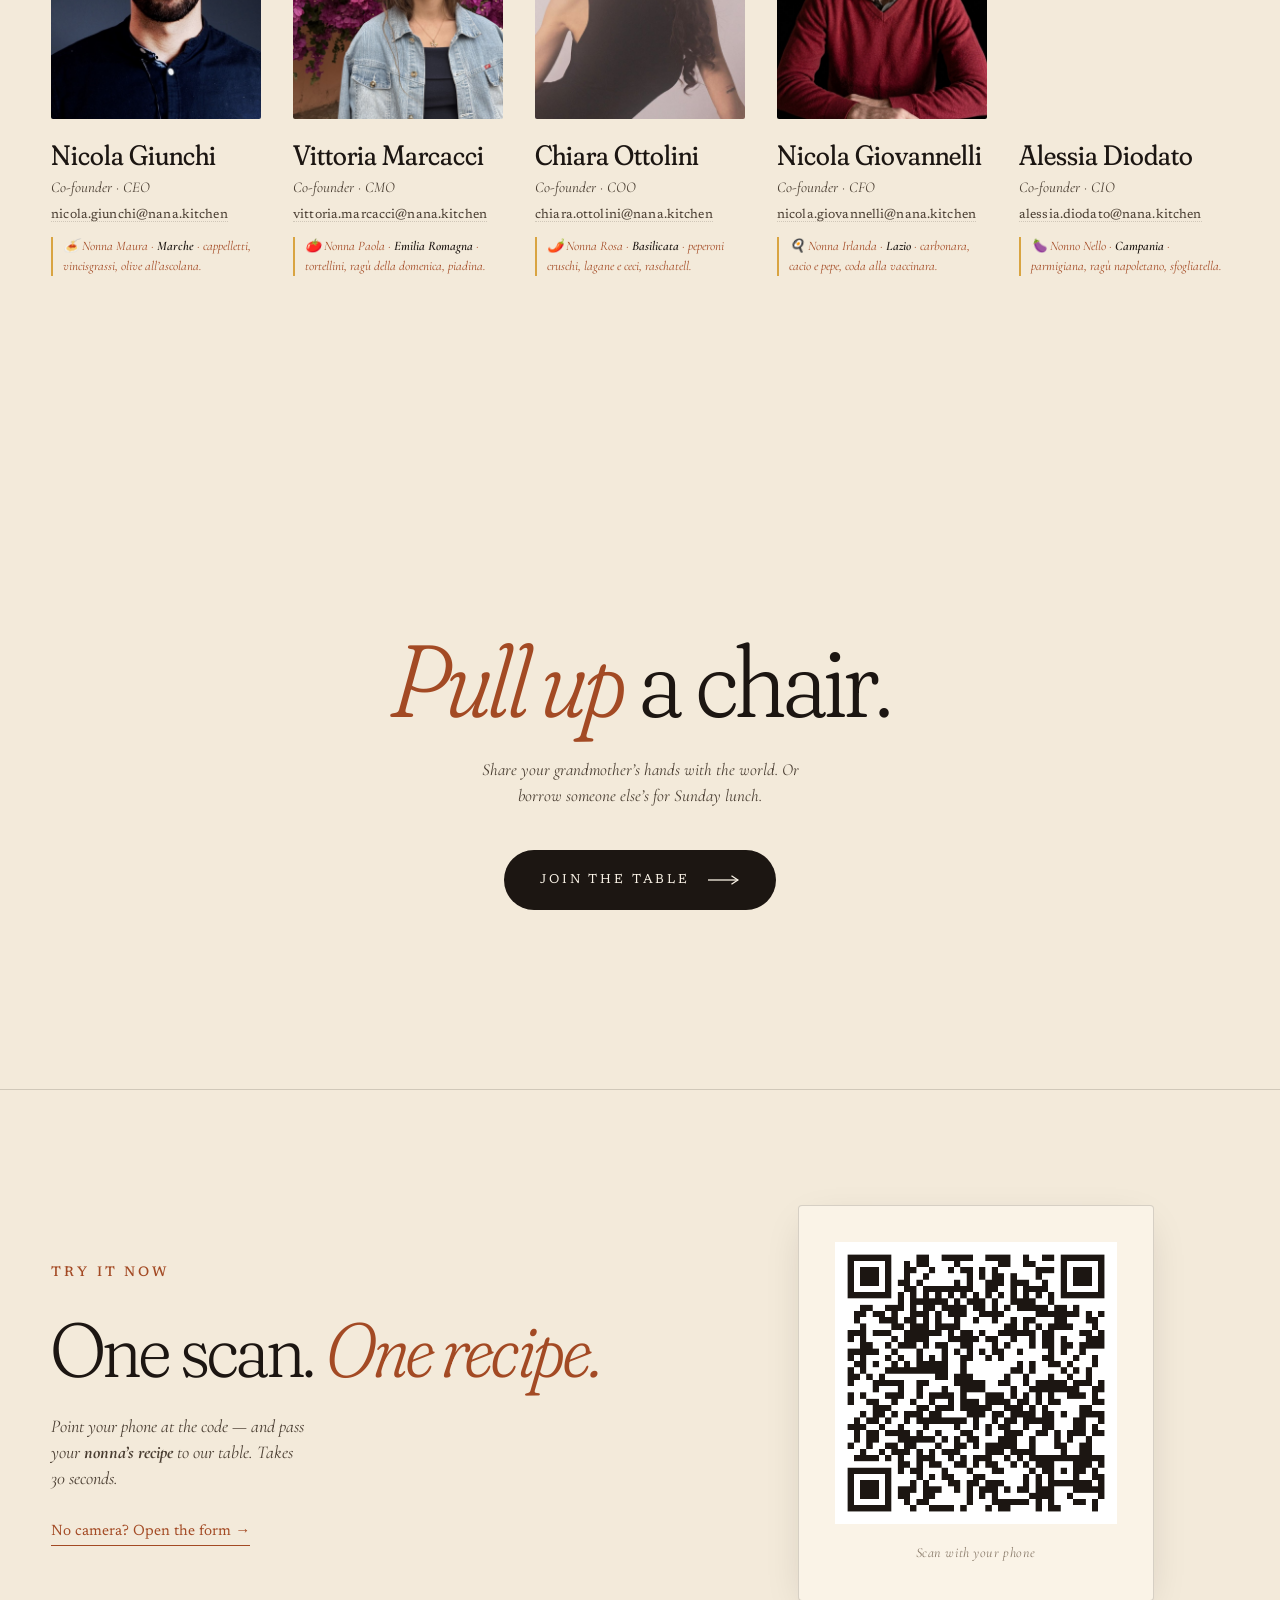
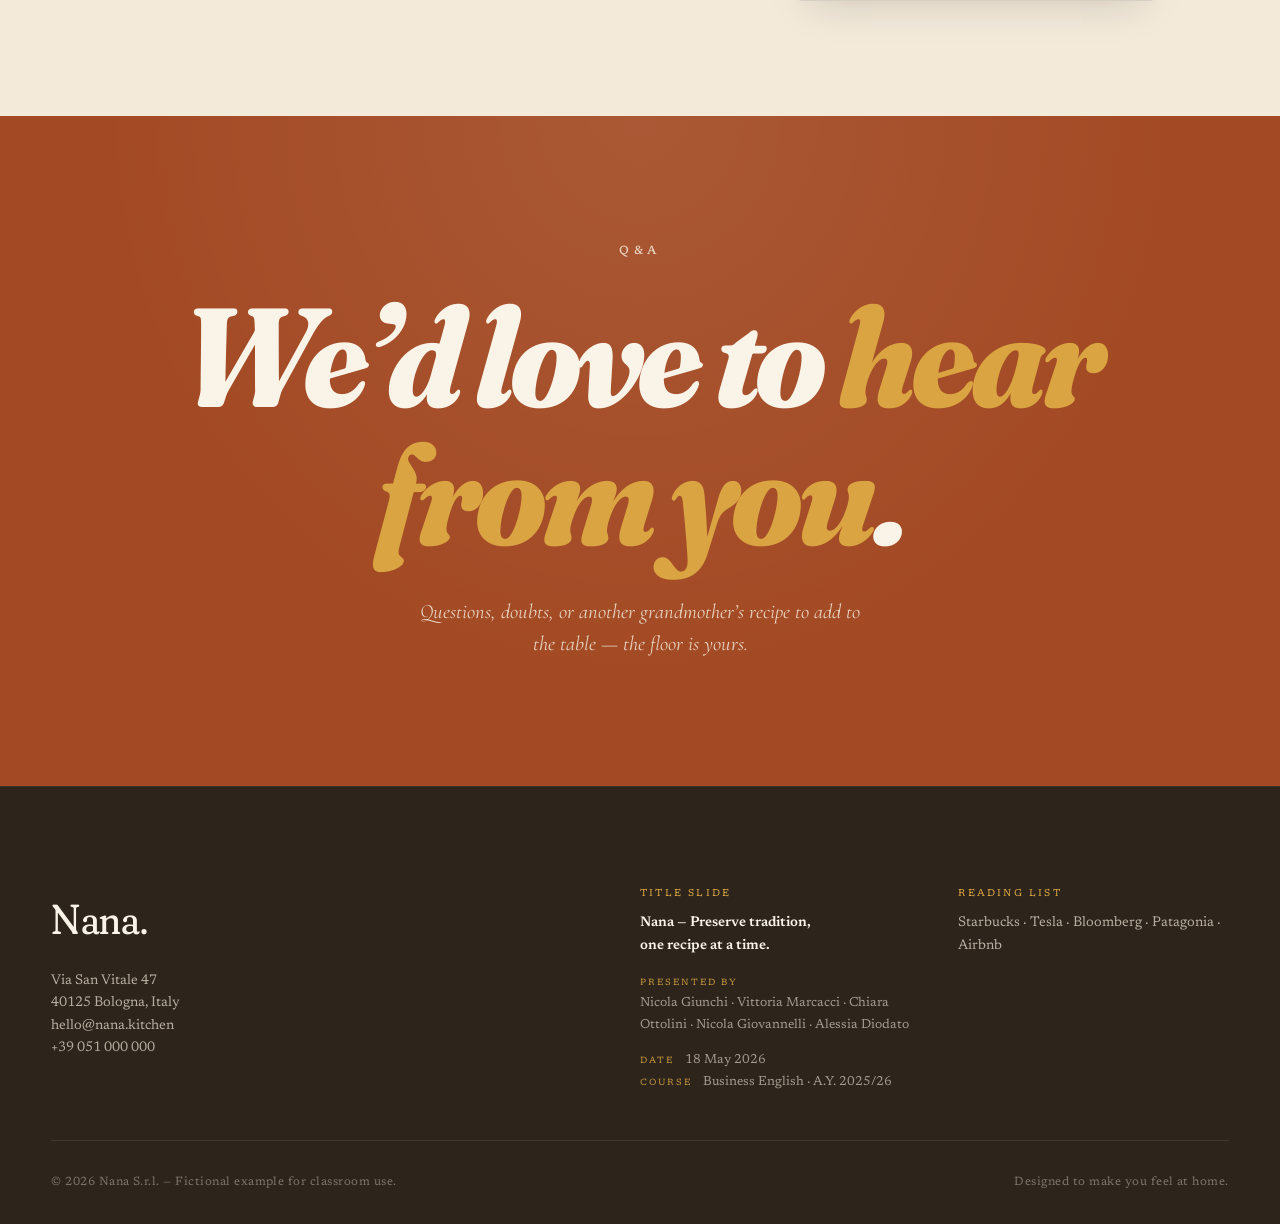
==== commit fa7b7d39: "Stage splash: live-pitch overlay activated by Ctrl/Cmd+Shift+P Big "Nana" wordmark on cream, held un" ====
--- a/index.html
+++ b/index.html
@@ -22,7 +22,12 @@
 <!-- Intro loader -->
 <div class="loader" aria-hidden="true">
   <div class="loader__ring"></div>
-  <div class="loader__word"><span>N</span><span>o</span><span>n</span><span>a</span></div>
+  <div class="loader__word"><span>N</span><span>a</span><span>n</span><span>a</span></div>
+</div>
+
+<!-- Stage splash (pitch live): Ctrl/Cmd+Shift+P to activate, scroll/click/any key to dismiss -->
+<div class="stage-splash" aria-hidden="true">
+  <div class="stage-splash__word">Nana</div>
 </div>
 
 <!-- Top nav -->
--- a/styles.css
+++ b/styles.css
@@ -152,6 +152,28 @@
 .loader__word span:nth-child(4){animation-delay:.35s}
 .loader__word span:nth-child(5){animation-delay:.45s}
 @keyframes fade { to { opacity: 1; } }
+
+/* ---------- Stage splash (pitch presentation) ---------- */
+.stage-splash {
+  position: fixed; inset: 0; z-index: 9999;
+  background: var(--cream);
+  display: grid; place-items: center;
+  opacity: 0; visibility: hidden; pointer-events: none;
+  transition: opacity .8s var(--ease-out), visibility .8s var(--ease-out);
+}
+.stage-splash.is-active {
+  opacity: 1; visibility: visible; pointer-events: auto;
+  transition: opacity .2s var(--ease-out), visibility .2s var(--ease-out);
+}
+.stage-splash__word {
+  font-family: var(--ff-display);
+  font-weight: 400;
+  font-variation-settings: "SOFT" 100, "WONK" 1, "opsz" 144;
+  font-size: clamp(96px, 14vw, 220px);
+  line-height: 1;
+  letter-spacing: .01em;
+  color: var(--ink);
+}
 
 /* ---------- Nav ---------- */
 .nav {
